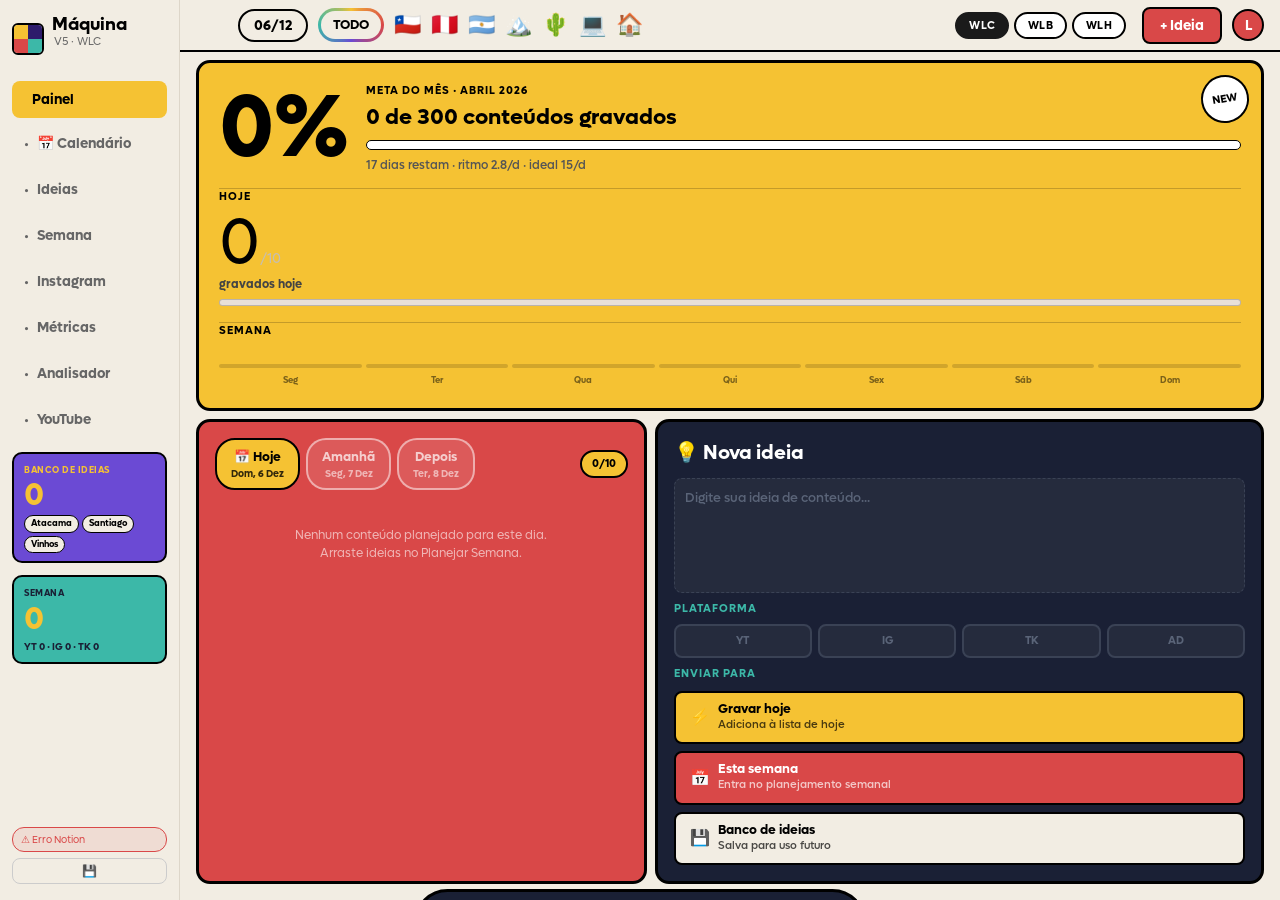
==== public/index.html @ 5b33f903 "fix: empresa pages display:block (not empty string) to override CSS display:none" ====
<!DOCTYPE html>
<html lang="pt-BR">
<head>
  <meta charset="UTF-8">
  <meta name="viewport" content="width=device-width, initial-scale=1.0">
  <title>Máquina de Conteúdos · We Love</title>
  <link rel="preconnect" href="https://fonts.cdnfonts.com">
  <link href="https://fonts.cdnfonts.com/css/lufga" rel="stylesheet">
  <style>
    @font-face {
      font-family: 'Lufga';
      src: url('[data-uri]') format('opentype');
      font-weight: 400;
      font-style: normal;
    }
    @font-face {
      font-family: 'Lufga';
      src: url('[data-uri]') format('opentype');
      font-weight: 500;
      font-style: normal;
    }
    @font-face {
      font-family: 'Lufga';
      src: url('[data-uri]') format('opentype');
      font-weight: 700;
      font-style: normal;
    }
  
/* ── Empresa Filter Pills ── */
.emp-filter{display:flex;gap:5px;margin-right:6px;}
.emp-f-btn{padding:4px 12px;border:2px solid #000;border-radius:20px;font-family:inherit;font-size:11px;font-weight:800;cursor:pointer;background:#fff;color:#000;transition:all .15s;letter-spacing:.3px;}
.emp-f-btn.active{background:#1A1A1A;color:#fff;border-color:#1A1A1A;}
.emp-f-btn[data-emp="wlb"].active{background:#D97559;border-color:#D97559;color:#fff;}
.emp-f-btn[data-emp="wlh"].active{background:#3CB88A;border-color:#3CB88A;color:#fff;}
/* ── Empresa content pages ── */
.wlb-page,.wlh-page{display:none;padding:32px;overflow-y:auto;flex:1;}
.emp-coming{display:flex;flex-direction:column;align-items:center;justify-content:center;height:60vh;gap:16px;text-align:center;color:#888;}
.emp-coming h2{font-size:22px;font-weight:900;color:#1A1A1A;margin:0;}
.emp-coming p{font-size:14px;line-height:1.6;max-width:320px;margin:0;}
.wlb-roteiro-card{background:#fff;border:2px solid #000;border-radius:10px;padding:14px 18px;margin-bottom:10px;}
.wlb-roteiro-card .rt{font-weight:900;font-size:15px;color:#1A1A1A;text-decoration:none;}
.wlb-roteiro-card .rh{font-size:12px;color:#888;font-style:italic;margin-top:4px;line-height:1.4;}
.wlb-roteiro-card .rs{font-size:10px;font-weight:800;text-transform:uppercase;letter-spacing:.5px;}
.wlb-painel-hero{background:#D97559;color:#fff;border-radius:14px;padding:24px 28px;margin-bottom:20px;display:flex;align-items:center;gap:24px;}
.wlb-painel-hero .num{font-size:64px;font-weight:900;line-height:1;}
.wlb-painel-hero .label{font-size:12px;font-weight:800;letter-spacing:1px;opacity:.8;text-transform:uppercase;}
/* YouTube WLB nav item */
.nav-yt-wlb{display:none;}
</style>

  <style>
    /* ─── CSS VARIABLES ─── */
    :root {
      --bg: #F2EDE3;
      --yellow: #F5C233;
      --red: #D94848;
      --purple: #6B4AD4;
      --teal: #3CB8A8;
      --navy: #1A2035;
      --black: #000000;
      --gray: #666666;
      --white: #FFFFFF;
      --border: 3px solid #000;
      --radius: 14px;
      --shadow: none;
      --transition: all 0.2s ease;
    }

    /* ─── RESET & BASE ─── */
    * { margin: 0; padding: 0; box-sizing: border-box; }

    body {
      font-family: 'Lufga', sans-serif;
      background: var(--bg);
      color: var(--black);
      line-height: 1.5;
      height: 100vh;
      overflow: hidden;
    }

    /* ─── APP LAYOUT ─── */
    .app-wrap {
      display: flex;
      flex-direction: row;
      height: 100vh;
      overflow: hidden;
    }
    .sidebar {
      width: 180px;
      min-width: 180px;
      background: var(--bg);
      border-right: 1px solid #DDD6C9;
      display: flex;
      flex-direction: column;
      padding: 16px 12px;
      gap: 6px;
      overflow-y: auto;
    }
    .main-area {
      flex: 1;
      display: flex;
      flex-direction: column;
      overflow: hidden;
      min-width: 0;
    }

    /* ─── TOPBAR (horizontal strip inside main-area) ─── */
    .topbar {
      height: 52px;
      background: var(--bg);
      border-bottom: 2px solid #000;
      display: flex;
      flex-direction: row;
      align-items: center;
      padding: 0 16px;
      gap: 10px;
      flex-shrink: 0;
      overflow: visible;
    }

    .t-date-pill {
      border: 2px solid #000;
      border-radius: 20px;
      padding: 4px 14px;
      font-weight: 800;
      font-size: 14px;
      white-space: nowrap;
    }
    .t-todo-pill {
      border: 3px solid transparent;
      border-radius: 20px;
      padding: 4px 12px;
      font-weight: 800;
      font-size: 13px;
      background:
        linear-gradient(var(--bg), var(--bg)) padding-box,
        conic-gradient(#F5C233, #D94848, #6B4AD4, #3CB8A8, #F5C233) border-box;
      cursor: default;
    }
    .t-flag {
      font-size: 22px;
      line-height: 1;
      cursor: pointer;
      border-radius: 6px;
      transition: background 0.12s, outline 0.12s;
    }
    .t-flag:hover { background: rgba(0,0,0,0.06); }
    .t-flag.active {
      background: var(--yellow);
      padding: 2px 4px;
      outline: 2px solid #000;
    }
    .t-add-btn {
      background: var(--red);
      color: #fff;
      border: 2px solid #000;
      border-radius: 8px;
      padding: 7px 16px;
      font-weight: 700;
      font-size: 14px;
      font-family: 'Lufga', sans-serif;
      cursor: pointer;
    }
    .t-add-btn:hover { opacity: 0.85; }

    /* Logo block */
    .topbar-logo {
      display: none;
    }

    /* Inject logo via pseudo — sidebar top area */
    .topbar::before {
      content: '';
      display: block;
      width: 32px;
      height: 32px;
      flex-shrink: 0;
    }

    /* Logo + wordmark wrapper built in CSS */
    .sidebar-logo-wrap {
      display: flex;
      align-items: center;
      gap: 8px;
      margin-bottom: 6px;
      width: 100%;
    }

    .sidebar-logo-grid {
      width: 32px;
      height: 32px;
      display: grid;
      grid-template-columns: 1fr 1fr;
      border-radius: 6px;
      overflow: hidden;
      border: 2px solid #000;
      flex-shrink: 0;
    }

    .sidebar-logo-grid span:nth-child(1) { background: var(--yellow); }
    .sidebar-logo-grid span:nth-child(2) { background: #2D1B6B; }
    .sidebar-logo-grid span:nth-child(3) { background: var(--red); }
    .sidebar-logo-grid span:nth-child(4) { background: var(--teal); }

    .sidebar-wordmark {
      font-family: 'Lufga', sans-serif;
      font-weight: 900;
      font-size: 18px;
      color: var(--black);
      line-height: 1;
    }

    .sidebar-version {
      font-size: 11px;
      color: var(--gray);
      margin-bottom: 12px;
      padding-left: 2px;
    }

    .t-sep {
      width: 100%;
      height: 1px;
      background: #DDD6C9;
      margin: 8px 0;
      flex-shrink: 0;
    }

    .t-nav {
      width: 100%;
      color: var(--gray);
      font-size: 14px;
      font-weight: 600;
      padding: 8px 12px;
      border-radius: 8px;
      cursor: pointer;
      display: flex;
      align-items: center;
      gap: 8px;
      transition: all .15s;
      white-space: nowrap;
      font-family: 'Lufga', sans-serif;
    }

    .t-nav::before {
      content: '·';
      color: var(--gray);
      font-size: 16px;
      font-weight: 900;
    }

    .t-nav:hover { background: rgba(0,0,0,0.04); color: var(--black); }

    .t-nav.active {
      background: var(--yellow);
      border-radius: 8px;
      font-weight: 700;
      color: #000;
    }

    .t-nav.active::before { content: ''; }

    .t-sp { flex: 1; }

    /* Date and avatar at bottom of sidebar */
    .t-date {
      font-size: 10px;
      color: var(--gray);
      font-weight: 600;
      text-align: left;
      width: 100%;
      padding: 4px 4px 0;
      margin-top: auto;
      font-family: 'Lufga', sans-serif;
    }

    .t-avatar {
      width: 32px;
      height: 32px;
      border-radius: 50%;
      background: var(--red);
      color: #fff;
      font-weight: 700;
      font-size: 14px;
      display: flex;
      align-items: center;
      justify-content: center;
      border: 2px solid #000;
      flex-shrink: 0;
      font-family: 'Lufga', sans-serif;
    }

    /* Notion pill and save btn in sidebar */
    .notion-pill {
      font-size: 10px;
      padding: 4px 8px;
      border-radius: 12px;
      cursor: pointer;
      background: transparent;
      border: 1px solid #ccc;
      color: #888;
      white-space: nowrap;
      display: flex;
      align-items: center;
      gap: 4px;
      font-family: 'Lufga', sans-serif;
      transition: all .15s;
    }
    .wlc-save-btn {
      font-size: 12px;
      padding: 4px 8px;
      border-radius: 8px;
      background: transparent;
      border: 1px solid #ccc;
      color: #888;
      cursor: pointer;
      font-family: 'Lufga', sans-serif;
      transition: all .15s;
    }
    .wlc-save-btn:hover, .notion-pill:hover { background: #f0ece4; }

    .wlc-save-btn.saved {
      background: rgba(34,197,94,0.1);
      border-color: #16A34A;
      color: #16A34A;
    }

    .wlc-save-btn.unsaved {
      background: rgba(245,194,51,0.15);
      border-color: var(--yellow);
      color: #B8860B;
    }

    .notion-pill.syncing { background: rgba(245,194,51,0.15); border-color: var(--yellow); color: #B8860B; }
    .notion-pill.synced { background: rgba(34,197,94,0.1); border-color: #16A34A; color: #16A34A; }
    .notion-pill.error { background: rgba(217,72,72,0.1); border-color: var(--red); color: var(--red); }

    /* ─── MAIN CONTAINER ─── */
    .main-container {
      margin-left: 0;
      margin-top: 0;
      flex: 1;
      min-height: 0;
      overflow: hidden;
      height: calc(100vh - 52px);
      display: flex;
      flex-direction: column;
    }

    .page {
      display: none;
      padding: 24px 28px;
      height: 100%;
      overflow-y: auto;
      box-sizing: border-box;
    }

    .page.active { display: block; }

    /* ─── HOME PAGE ─── */
    #home.active {
      display: flex;
      flex-direction: column;
      padding: 0;
      height: 100%;
      min-height: 0;
      overflow: hidden;
    }

    /* Inline topbar strip (date + actions) above home content */
    /* We inject a visual top strip via the zone-meta area styling */

    .home-body {
      display: grid;
      grid-template-columns: 1.5fr 1fr 1fr;
      grid-template-rows: auto 1fr;
      gap: 8px;
      padding: 8px 16px 16px;
      overflow: hidden;
      min-height: 0;
      flex: 1;
    }

    /* ─── ZONE META (full width top row) ─── */
    .zone-meta {
      grid-column: 1 / -1;
      grid-row: 1;
      background: var(--yellow);
      border: var(--border);
      border-radius: var(--radius);
      padding: 20px;
      position: relative;
    }

    .zone-checklist {
      grid-column: 1;
      grid-row: 2;
      background: var(--red);
      border: var(--border);
      border-radius: var(--radius);
      padding: 16px;
      display: flex;
      flex-direction: column;
      gap: 8px;
      overflow-y: auto;
      min-height: 0;
      position: relative;
    }

    .zone-right {
      grid-column: 2 / -1;
      grid-row: 2;
      min-height: 0;
    }

    .sb-card {
      border: 2px solid #000;
      border-radius: 10px;
      padding: 10px 10px 8px;
      margin-top: 6px;
    }
    .sb-banco { background: #6B4AD4; }
    .sb-semana { background: #3CB8A8; }
    .sb-card-label {
      font-size: 9px;
      font-weight: 800;
      text-transform: uppercase;
      letter-spacing: 0.5px;
      color: #F5C233;
      margin-bottom: 2px;
    }
    .sb-semana .sb-card-label { color: #1A2035; }
    .sb-card-num {
      font-size: 32px;
      font-weight: 900;
      color: #F5C233;
      line-height: 1;
      font-family: 'Lufga', sans-serif;
    }
    .sb-card-tags {
      display: flex;
      flex-wrap: wrap;
      gap: 3px;
      margin-top: 4px;
    }
    .sb-tag {
      background: #F2EDE3;
      border: 1px solid #000;
      border-radius: 12px;
      padding: 1px 6px;
      font-size: 9px;
      font-weight: 700;
    }
    .sb-card-break {
      font-size: 10px;
      font-weight: 700;
      color: #1A2035;
      margin-top: 4px;
    }

    .banco-ideias {
      grid-column: 1;
      grid-row: 1;
      background: #6B4AD4;
      border: var(--border);
      border-radius: var(--radius);
      padding: 16px;
      display: flex;
      flex-direction: column;
      gap: 8px;
      min-height: 0;
    }

    .semana-card {
      grid-column: 2;
      grid-row: 1;
      background: #3CB8A8;
      border: var(--border);
      border-radius: var(--radius);
      padding: 16px;
      display: flex;
      flex-direction: column;
      gap: 6px;
      min-height: 0;
    }

    .zone-ideas {
      grid-column: 1 / -1;
      grid-row: 2;
      background: var(--navy);
      border: var(--border);
      border-radius: var(--radius);
      padding: 16px;
      display: flex;
      flex-direction: column;
      gap: 10px;
      min-height: 0;
      height: 100%;
      max-height: none;
      overflow-y: auto;
    }

    /* Altura uniforme segunda linha do grid home */
    .banco-ideias,
    .semana-card {
      max-height: 420px;
      overflow-y: auto;
    }
    .zone-checklist {
      max-height: none;
    }

    .big-num {
      font-size: 68px;
      font-weight: 900;
      color: var(--yellow);
      line-height: 1;
      font-family: 'Lufga', sans-serif;
    }

    .dest-tag {
      background: var(--bg);
      border: 1.5px solid #000;
      border-radius: 20px;
      padding: 3px 10px;
      font-size: 12px;
      font-weight: 700;
      display: inline-block;
      margin: 2px 2px 0 0;
    }

    .banco-tags { display: flex; flex-wrap: wrap; gap: 4px; }
    .semana-breakdown { font-size: 13px; font-weight: 700; color: #1A2035; }

    .z-section-label {
      font-size: 11px;
      font-weight: 700;
      text-transform: uppercase;
      letter-spacing: 1px;
      color: #000;
      font-family: 'Lufga', sans-serif;
    }

    /* Ring / progress block */
    .ring-wrap { display: flex; align-items: center; gap: 16px; }
    .ring-svg { width: 72px; height: 72px; flex-shrink: 0; }
    .ring-text .ring-big {
      font-family: 'Lufga', sans-serif;
      font-size: 64px;
      color: var(--black);
      line-height: 1;
    }
    .ring-text .ring-small { font-size: 13px; color: #444; font-weight: 600; }

    .prog-block { display: flex; flex-direction: column; gap: 6px; }
    .prog-header { display: flex; justify-content: space-between; align-items: center; }
    .prog-label { font-size: 14px; font-weight: 700; color: #000; }
    .prog-pct {
      font-family: 'Lufga', sans-serif;
      font-size: 20px;
      color: var(--black);
    }

    .prog-bar-thin {
      height: 10px;
      background: var(--navy);
      border-radius: 5px;
      overflow: hidden;
      border: 1.5px solid #000;
    }

    .prog-fill-red {
      height: 100%;
      background: var(--red);
      border-radius: 5px;
      transition: width .4s;
    }

    .home-divider { height: 1px; background: rgba(0,0,0,0.15); }

    .zm-block {
      padding-bottom: 14px;
      border-bottom: 1.5px solid rgba(0,0,0,0.2);
    }

    .zm-block:last-child { border-bottom: none; padding-bottom: 0; }

    .hero-pct {
      font-size: 88px;
      font-weight: 900;
      color: #000;
      line-height: 1;
      white-space: nowrap;
      font-family: 'Lufga', sans-serif;
    }
    .hero-subtitle {
      font-size: 22px;
      font-weight: 800;
      color: #000;
      line-height: 1.2;
    }
    .hero-stats {
      font-size: 12px;
      color: #555;
      font-weight: 500;
    }
    .prog-bar-wrap { width: 100%; }
    .prog-bar-track {
      background: #fff;
      border: 1.5px solid #000;
      border-radius: 6px;
      height: 10px;
      overflow: hidden;
    }
    .new-badge {
      position: absolute;
      top: -8px;
      right: -8px;
      width: 48px;
      height: 48px;
      border-radius: 50%;
      background: #fff;
      border: 2.5px solid #000;
      display: flex;
      align-items: center;
      justify-content: center;
      font-weight: 900;
      font-size: 11px;
      transform: rotate(-10deg);
      z-index: 2;
    }

    .today-num {
      font-family: 'Lufga', sans-serif;
      font-size: 64px;
      color: var(--black);
      line-height: 1;
    }

    .today-sub { font-size: 12px; color: #444; font-weight: 600; }

    /* Weekly mini bar chart */
    .week-bars { display: flex; gap: 4px; align-items: flex-end; height: 40px; }
    .week-bar-col { flex: 1; display: flex; flex-direction: column; align-items: center; gap: 3px; }
    .week-bar { flex: 1; width: 100%; border-radius: 3px; min-height: 4px; background: rgba(0,0,0,0.15); position: relative; }
    .week-bar.has-data { background: var(--black); }
    .week-bar.today-bar { opacity: 0.5; }
    .week-bar-fill { background: var(--red); border-radius: 3px; width: 100%; position: absolute; bottom: 0; }
    .week-bar-label { font-size: 9px; text-align: center; margin-top: 3px; color: rgba(0,0,0,0.5); font-weight: 700; }
    .week-bar-label.today-lbl { color: var(--black); font-weight: 800; }

    /* ─── ZONE CHECKLIST (left column row 2) ─── */

    .checklist-header {
      display: flex;
      align-items: center;
      justify-content: space-between;
      margin-bottom: 4px;
      flex-wrap: wrap;
      gap: 8px;
    }

    .day-tabs { display: flex; gap: 6px; align-items: center; flex-wrap: wrap; }

    .day-tab {
      padding: 7px 14px;
      border-radius: 20px;
      font-size: 13px;
      font-weight: 700;
      cursor: pointer;
      transition: all .15s;
      border: 2px solid rgba(255,255,255,0.5);
      display: flex;
      flex-direction: column;
      align-items: center;
      font-family: 'Lufga', sans-serif;
      color: rgba(255,255,255,0.7);
    }

    .day-tab .dt-label { display: block; }
    .day-tab .dt-date { font-size: 10px; opacity: .8; font-weight: 600; }
    .day-tab.active { background: var(--yellow); border-color: #000; color: #000; }
    .day-tab.inactive { background: rgba(255,255,255,0.1); }
    .day-tab.inactive:hover { background: rgba(255,255,255,0.2); color: white; }

    .cl-counter {
      background: var(--yellow);
      color: #000;
      font-size: 11px;
      font-weight: 800;
      border-radius: 20px;
      padding: 4px 10px;
      border: 2px solid #000;
      font-family: 'Lufga', sans-serif;
    }

    /* Zone checklist label override */
    .zone-checklist .z-section-label {
      color: var(--yellow);
    }

    /* Checklist item */
    .ci {
      display: flex;
      align-items: center;
      gap: 8px;
      padding: 8px 12px;
      background: #F2EDE3;
      border-radius: 8px;
      border: 2px solid #000;
      transition: box-shadow .15s;
      cursor: pointer;
      margin-bottom: 2px;
    }
    .ci:hover { box-shadow: 2px 2px 0 #000; }
    .ci.done-item { opacity: .55; }

    .cb {
      width: 17px;
      height: 17px;
      border-radius: 3px;
      border: 2px solid #000;
      flex-shrink: 0;
      display: flex;
      align-items: center;
      justify-content: center;
      transition: all .15s;
      background: white;
    }
    .cb.done { background: var(--black); border-color: var(--black); }
    .cb.done::after { content: '✓'; font-size: 10px; color: white; font-weight: 900; }

    .ci-plat {
      font-size: 10px;
      font-weight: 800;
      color: white;
      border-radius: 5px;
      padding: 2px 6px;
      flex-shrink: 0;
      letter-spacing: .02em;
      border: 1.5px solid rgba(0,0,0,0.3);
    }
    .ci-plat.yt { background: #c40000; }
    .ci-plat.ig { background: #C2359A; }
    .ci-plat.tk { background: #6B3FC2; }
    .ci-plat.ad { background: #2E7D32; }

    .ci-title { flex: 1; font-size: 13px; font-weight: 700; color: #000; line-height: 1.3; }
    .ci-script { font-size: 11px; font-weight: 800; color: #000; white-space: nowrap; cursor: pointer; flex-shrink: 0; text-decoration: underline; }
    .ci-script:hover { opacity: .7; }
    .cl-empty { text-align: center; padding: 24px 12px; color: rgba(255,255,255,0.6); font-size: 12px; }

    /* Today num inside checklist zone */
    .zone-checklist .today-num {
      font-family: 'Lufga', sans-serif;
      font-size: 80px;
      color: #fff;
      line-height: 1;
    }

    .zone-checklist .today-sub { color: rgba(255,255,255,0.7); }

    /* Day progress bar */
    .day-progress-bar {
      height: 7px;
      border-radius: 4px;
      background: rgba(255,255,255,0.3);
      overflow: hidden;
      display: flex;
      margin: 4px 0 2px;
      border: 1px solid rgba(0,0,0,0.2);
    }
    .day-progress-segment {
      height: 100%;
      transition: width 0.3s;
    }

    /* ─── ZONE IDEAS (span 2 cols row 2 inside zone-right) ─── */

    .ideas-zone-title {
      font-size: 20px;
      font-weight: 700;
      color: #fff;
      font-family: 'Lufga', sans-serif;
    }

    .idea-quick-card {
      background: transparent;
      border: none;
      border-radius: 0;
      padding: 0;
      display: flex;
      flex-direction: column;
      gap: 8px;
      flex: 1;
    }

    .idea-textarea-sim {
      background: #252B3D;
      border: 1.5px dashed #3A4255;
      border-radius: 8px;
      min-height: 80px;
      padding: 10px;
      font-size: 13px;
      color: #fff;
      font-weight: 500;
      line-height: 1.4;
      resize: none;
      width: 100%;
      box-sizing: border-box;
      font-family: 'Lufga', sans-serif;
      outline: none;
      flex: 1;
    }

    .idea-textarea-sim:focus { border-color: var(--teal); }
    .idea-textarea-sim::placeholder { color: #5A6478; }

    .plat-selector-label {
      font-size: 11px;
      font-weight: 700;
      color: var(--teal);
      text-transform: uppercase;
      letter-spacing: 1px;
      margin-bottom: 6px;
      font-family: 'Lufga', sans-serif;
    }

    .plat-selector-row { display: flex; gap: 6px; }

    .plat-sel-btn {
      flex: 1;
      padding: 7px 5px;
      border-radius: 8px;
      font-size: 11px;
      font-weight: 800;
      text-align: center;
      cursor: pointer;
      border: 2px solid #3A4255;
      transition: all .15s;
      background: #252B3D;
      color: #5A6478;
      font-family: 'Lufga', sans-serif;
    }

    .plat-sel-btn.sel-yt { background: var(--yellow); color: #000; border-color: #000; }
    .plat-sel-btn.sel-ig { background: var(--red); color: #fff; border-color: #000; }
    .plat-sel-btn.sel-tk { background: var(--purple); color: #fff; border-color: #000; }
    .plat-sel-btn.sel-ad { background: var(--teal); color: #000; border-color: #000; }

    .dest-label {
      font-size: 11px;
      font-weight: 700;
      color: var(--teal);
      text-transform: uppercase;
      letter-spacing: 1px;
      margin-bottom: 8px;
      font-family: 'Lufga', sans-serif;
    }

    /* Destination buttons — YT, IG·TK, Salvar */
    .dest-btn {
      display: flex;
      align-items: center;
      gap: 8px;
      padding: 9px 14px;
      border-radius: 8px;
      cursor: pointer;
      transition: all .15s;
      border: 2px solid #000;
      margin-bottom: 7px;
      font-family: 'Lufga', sans-serif;
      font-weight: 700;
      font-size: 13px;
    }

    .dest-btn:last-child { margin-bottom: 0; }
    .dest-btn.dest-hoje { background: var(--yellow); color: #000; }
    .dest-btn.dest-hoje:hover { box-shadow: 2px 2px 0 rgba(255,255,255,0.3); }
    .dest-btn.dest-semana { background: var(--red); color: #fff; }
    .dest-btn.dest-semana:hover { box-shadow: 2px 2px 0 rgba(255,255,255,0.3); }
    .dest-btn.dest-banco { background: var(--bg); color: #000; }
    .dest-btn.dest-banco:hover { box-shadow: 2px 2px 0 rgba(255,255,255,0.3); }

    .dest-icon { font-size: 16px; flex-shrink: 0; }
    .dest-name { font-size: 13px; font-weight: 800; line-height: 1; }
    .dest-sub { font-size: 11px; opacity: .7; margin-top: 2px; font-weight: 500; }

    /* Últimas adicionadas */
    .last-label {
      font-size: 11px;
      font-weight: 700;
      color: var(--teal);
      text-transform: uppercase;
      letter-spacing: 1px;
      font-family: 'Lufga', sans-serif;
    }

    .last-item {
      background: #252B3D;
      border-radius: 8px;
      padding: 8px 10px;
      display: flex;
      align-items: center;
      gap: 8px;
      border: 1.5px solid #3A4255;
    }

    .li-badge { font-size: 10px; font-weight: 800; padding: 2px 6px; border-radius: 4px; white-space: nowrap; flex-shrink: 0; }
    .li-badge.yt { background: var(--yellow); color: #000; }
    .li-badge.tk { background: var(--purple); color: #fff; }
    .li-badge.ig { background: var(--red); color: #fff; }
    .li-badge.ad { background: var(--teal); color: #000; }
    .li-title { flex: 1; font-size: 12px; font-weight: 600; color: #ccc; overflow: hidden; white-space: nowrap; text-overflow: ellipsis; }
    .li-dest { font-size: 9px; color: #5A6478; font-weight: 600; flex-shrink: 0; }
    .li-dest.dest-hoje-tag { color: var(--yellow); }
    .li-dest.dest-semana-tag { color: var(--red); }
    .li-dest.dest-banco-tag { color: var(--teal); }

    /* ─── ALL CARDS (global) ─── */
    .card {
      background: var(--white);
      border: var(--border);
      border-radius: var(--radius);
      padding: 20px;
      margin-bottom: 20px;
    }

    .card-title {
      font-size: 15px;
      font-weight: 700;
      margin-bottom: 14px;
      display: flex;
      align-items: center;
      gap: 8px;
      font-family: 'Lufga', sans-serif;
    }

    .badge {
      display: inline-block;
      padding: 4px 10px;
      background: var(--red);
      color: var(--white);
      border-radius: 20px;
      font-size: 11px;
      font-weight: 700;
      margin-left: auto;
      border: 1.5px solid #000;
    }

    .badge-secondary { background: var(--yellow); color: var(--black); }

    /* ─── PAGE HEADER ─── */
    .page-header {
      margin-bottom: 24px;
      display: flex;
      align-items: flex-start;
      justify-content: space-between;
    }

    .page-header-left { display: flex; flex-direction: column; }

    .greeting { font-size: 26px; font-weight: 800; margin-bottom: 4px; font-family: 'Lufga', sans-serif; }
    .date-info { font-size: 13px; color: var(--gray); }

    /* ─── BUTTONS ─── */
    .btn {
      padding: 9px 16px;
      border: 2px solid #000;
      border-radius: 8px;
      font-weight: 700;
      font-size: 13px;
      cursor: pointer;
      transition: var(--transition);
      display: flex;
      align-items: center;
      gap: 6px;
      justify-content: center;
      font-family: 'Lufga', sans-serif;
    }

    .btn-primary { background: var(--red); color: var(--white); }
    .btn-primary:hover { box-shadow: 3px 3px 0 #000; }
    .btn-secondary { background: var(--bg); color: var(--black); }
    .btn-secondary:hover { box-shadow: 2px 2px 0 #000; }
    .btn-outline { border: 2px solid #000; background: transparent; color: #000; }
    .btn-outline:hover { background: rgba(0,0,0,0.05); }
    .btn:disabled { opacity: 0.45; cursor: not-allowed; }

    .btn-export-pdf {
      display: flex;
      align-items: center;
      gap: 6px;
      padding: 9px 16px;
      background: var(--red);
      color: white;
      border: 2px solid #000;
      border-radius: 8px;
      font-size: 13px;
      font-weight: 700;
      cursor: pointer;
      white-space: nowrap;
      transition: box-shadow 0.18s;
      font-family: 'Lufga', sans-serif;
    }
    .btn-export-pdf:hover { box-shadow: 3px 3px 0 #000; }

    /* ─── PROGRESS ─── */
    .progress-container { margin: 20px 0; }
    .progress-stats { display: flex; justify-content: space-between; margin-bottom: 10px; font-size: 13px; }
    .progress-bar { height: 12px; background: #DDD6C9; border-radius: 6px; overflow: hidden; border: 2px solid #000; }
    .progress-fill { height: 100%; background: var(--red); transition: var(--transition); border-radius: 4px; }

    /* ─── VIDEO LIST ─── */
    .video-list { display: flex; flex-direction: column; gap: 10px; }
    .video-row {
      display: flex; align-items: center; gap: 10px; padding: 10px 12px;
      background: var(--bg); border-radius: 8px; border: 1.5px solid #DDD6C9;
      transition: var(--transition);
    }
    .video-row:hover { border-color: #000; }
    .video-row.checked { opacity: 0.55; }
    .video-row input[type="checkbox"] { width: 18px; height: 18px; cursor: pointer; accent-color: var(--red); }

    .platform-badge {
      display: inline-block; padding: 3px 7px; border-radius: 4px;
      font-size: 10px; font-weight: 800; min-width: 30px; text-align: center;
      border: 1.5px solid #000;
    }
    .platform-badge.yt { background: var(--yellow); color: #000; }
    .platform-badge.ig { background: var(--red); color: white; }
    .platform-badge.tk { background: var(--purple); color: white; }
    .platform-badge.ad { background: var(--teal); color: #000; }

    .video-title { flex: 1; font-size: 13px; font-weight: 600; }
    .script-link { color: var(--red); text-decoration: none; font-size: 12px; font-weight: 700; cursor: pointer; }
    .script-link:hover { text-decoration: underline; }

    /* ─── WEEK GRID ─── */
    .week-grid {
      display: grid; grid-template-columns: repeat(7, 1fr); gap: 10px; margin-top: 14px;
    }
    .day-card {
      background: var(--white); border: var(--border); border-radius: var(--radius);
      padding: 12px; min-height: 100px; cursor: pointer; transition: var(--transition);
    }
    .day-card:hover { box-shadow: 4px 4px 0 #000; transform: translate(-1px,-1px); }
    .day-header { font-size: 12px; font-weight: 700; color: var(--gray); margin-bottom: 7px; text-transform: uppercase; }
    .day-items { display: flex; flex-direction: column; gap: 4px; }
    .day-item { font-size: 11px; padding: 4px 6px; color: #fff; border-radius: 4px; overflow: hidden; text-overflow: ellipsis; white-space: nowrap; border: 1px solid rgba(0,0,0,0.3); }
    .day-item.yt { background: var(--yellow); color: #000; }
    .day-item.ig { background: var(--red); }
    .day-item.tk { background: var(--purple); }
    .day-item.ad { background: var(--teal); color: #000; }

    /* ─── STATS ─── */
    .stats-row { display: grid; grid-template-columns: repeat(4, 1fr); gap: 14px; margin-top: 20px; }
    .stat-box {
      background: var(--white); border: var(--border); border-radius: var(--radius);
      padding: 16px; text-align: center;
    }
    .stat-number { font-family: 'Lufga', sans-serif; font-size: 32px; color: var(--red); margin-bottom: 4px; }
    .stat-label { font-size: 11px; color: var(--gray); font-weight: 700; text-transform: uppercase; letter-spacing: 0.5px; }

    /* ─── SCRIPT PANEL ─── */
    .script-panel {
      position: fixed; top: 0; right: -480px; width: 480px; height: 100vh;
      background: var(--white); border-left: var(--border);
      z-index: 2000; transition: right 0.25s ease; display: flex; flex-direction: column;
    }
    .script-panel.open { right: 0; }
    .script-panel-overlay {
      position: fixed; top: 0; left: 0; right: 0; bottom: 0;
      background: rgba(0,0,0,0.3); z-index: 1999; display: none;
    }
    .script-panel-overlay.open { display: block; }
    .script-panel-header {
      padding: 18px 20px; border-bottom: 2px solid #000;
      display: flex; align-items: center; justify-content: space-between;
    }
    .script-panel-title { font-weight: 700; font-size: 14px; flex: 1; font-family: 'Lufga', sans-serif; }
    .script-panel-close {
      background: none; border: none; font-size: 20px; cursor: pointer; color: var(--gray);
      font-family: 'Lufga', sans-serif;
    }
    .script-panel-body { flex: 1; overflow-y: auto; padding: 18px; font-size: 13px; line-height: 1.8; white-space: pre-wrap; word-wrap: break-word; }
    .script-panel-footer { padding: 14px 18px; border-top: 2px solid #000; display: flex; gap: 10px; }

    /* ─── FORMS ─── */
    .add-form-card {
      background: var(--white); border: var(--border); border-radius: var(--radius);
      padding: 16px; margin-bottom: 18px; display: none;
    }
    .add-form-card.open { display: block; }
    .form-group { margin-bottom: 12px; }
    .form-label { font-size: 12px; font-weight: 700; display: block; margin-bottom: 5px; color: #000; font-family: 'Lufga', sans-serif; }
    .form-input, .form-textarea {
      width: 100%; padding: 8px 12px;
      border: 2px solid #000; border-radius: 6px;
      font-family: 'Lufga', sans-serif; font-size: 13px;
      background: var(--bg); color: #000;
      transition: box-shadow 0.15s;
    }
    .form-input:focus, .form-textarea:focus { outline: none; box-shadow: 3px 3px 0 var(--yellow); }
    .form-textarea { resize: vertical; min-height: 80px; }
    .form-actions { display: flex; gap: 10px; justify-content: flex-end; margin-top: 10px; }

    /* ─── DEST FLAG ROW ─── */
    .dest-flag-row { display: flex; gap: 6px; flex-wrap: wrap; margin-top: 4px; }
    .dest-flag-btn {
      display: flex; flex-direction: column; align-items: center; gap: 3px;
      padding: 7px 9px; border: 2px solid #DDD6C9; border-radius: 10px;
      background: white; cursor: pointer; transition: all 0.15s;
      font-size: 17px; line-height: 1;
    }
    .dest-flag-btn span { font-size: 9px; font-weight: 700; color: var(--gray); white-space: nowrap; font-family: 'Lufga', sans-serif; }
    .dest-flag-btn:hover { border-color: #000; }
    .dest-flag-btn.active { border-color: #000; background: var(--yellow); }
    .dest-flag-btn.active span { color: #000; }

    /* ─── TEMPLATES MODE ─── */
    .tmpl-dest-row { display: flex; gap: 7px; flex-wrap: wrap; margin-bottom: 16px; }
    .tmpl-dest-btn {
      display: flex; align-items: center; gap: 5px; padding: 7px 12px;
      border: 2px solid #DDD6C9; border-radius: 20px; background: white;
      cursor: pointer; transition: all 0.15s; font-size: 12px; font-weight: 700; color: var(--gray);
      font-family: 'Lufga', sans-serif;
    }
    .tmpl-dest-btn .tflag { font-size: 17px; }
    .tmpl-dest-btn:hover { border-color: #000; }
    .tmpl-dest-btn.active { border-color: #000; background: var(--yellow); color: #000; }

    .tmpl-list { display: flex; flex-direction: column; gap: 5px; max-height: 300px; overflow-y: auto; margin-bottom: 12px; padding-right: 2px; }
    .tmpl-item {
      display: flex; align-items: center; gap: 9px; padding: 9px 11px;
      border: 1.5px solid #DDD6C9; border-radius: 10px; background: white;
      cursor: pointer; transition: all 0.14s; font-size: 13px; font-weight: 600; color: #000;
    }
    .tmpl-item:hover { border-color: #000; background: var(--bg); }
    .tmpl-item.selected { border-color: #000; background: var(--yellow); }
    .tmpl-item input[type=checkbox] { accent-color: var(--red); width: 16px; height: 16px; flex-shrink: 0; cursor: pointer; }
    .tmpl-cat-badge { font-size: 10px; font-weight: 700; color: var(--gray); background: var(--bg); padding: 2px 6px; border-radius: 10px; flex-shrink: 0; font-family: 'Lufga', sans-serif; }
    .tmpl-empty { text-align:center; color: var(--gray); font-size:13px; padding:24px 0; }
    .tmpl-select-hint { font-size:11px; color: var(--gray); margin-bottom:9px; }

    /* ─── FILTERS / PILLS ─── */
    .ideas-filters { display: flex; gap: 7px; flex-wrap: wrap; margin-bottom: 18px; align-items: center; }
    .tag-pill {
      display: inline-block; padding: 5px 12px; background: var(--bg);
      color: #000; border-radius: 20px; font-size: 12px; cursor: pointer;
      transition: all 0.15s; border: 2px solid #DDD6C9;
      font-family: 'Lufga', sans-serif; font-weight: 600;
    }
    .tag-pill:hover { border-color: #000; }
    .tag-pill.active { background: var(--navy); color: white; border-color: var(--navy); }

    /* ─── IDEAS LIST ─── */
    .ideas-list { display: flex; flex-direction: column; gap: 7px; }
    .idea-row {
      display: flex; align-items: center; padding: 11px 14px;
      background: white; border: 1.5px solid #DDD6C9; border-radius: 10px;
      cursor: pointer; transition: border-color 0.15s; border-left: 4px solid transparent;
    }
    .idea-row:hover { border-color: #000; }
    .idea-row.selected { background: var(--bg); border-left-color: var(--red); }
    .idea-radio { margin-right: 10px; width: 16px; height: 16px; cursor: pointer; accent-color: var(--red); }
    .idea-content { flex: 1; }
    .idea-title { font-size: 13px; font-weight: 600; margin-bottom: 5px; }
    .idea-meta { display: flex; gap: 7px; align-items: center; }
    .idea-dots { display: flex; gap: 3px; }
    .idea-dot { width: 7px; height: 7px; border-radius: 50%; background: var(--red); }
    .idea-source { font-size: 10px; padding: 2px 6px; background: var(--navy); color: white; border-radius: 3px; font-weight: 700; }
    .idea-impact { font-size: 10px; padding: 2px 6px; background: var(--yellow); color: #000; border-radius: 3px; margin-left: auto; font-weight: 700; border: 1.5px solid #000; }

    /* ─── WIZARD ─── */
    .wizard-container { max-width: 860px; margin: 0 auto; }
    .step-indicator { display: flex; gap: 7px; margin-bottom: 28px; justify-content: space-between; }
    .step-item { flex: 1; display: flex; flex-direction: column; align-items: center; gap: 7px; }
    .step-circle {
      width: 38px; height: 38px; border-radius: 50%; background: var(--bg);
      color: var(--gray); display: flex; align-items: center; justify-content: center;
      font-weight: 700; font-size: 14px; border: 2px solid #DDD6C9;
      font-family: 'Lufga', sans-serif;
    }
    .step-item.completed .step-circle { background: var(--teal); color: white; border-color: #000; }
    .step-item.active .step-circle { background: var(--red); color: white; border-color: #000; transform: scale(1.1); }
    .step-label { font-size: 11px; font-weight: 700; text-align: center; color: var(--gray); text-transform: uppercase; letter-spacing: 0.5px; font-family: 'Lufga', sans-serif; }
    .step-content { display: none; }
    .step-content.active { display: block; }

    .platform-options { display: grid; grid-template-columns: repeat(2, 1fr); gap: 14px; margin-bottom: 20px; }
    .option-card {
      background: var(--white); border: var(--border); border-radius: var(--radius);
      padding: 22px; text-align: center; cursor: pointer; transition: all 0.15s;
    }
    .option-card:hover { box-shadow: 4px 4px 0 #000; transform: translate(-1px,-1px); }
    .option-card.selected { background: var(--yellow); }
    .option-icon { font-size: 38px; margin-bottom: 10px; }
    .option-title { font-weight: 700; font-size: 14px; margin-bottom: 3px; font-family: 'Lufga', sans-serif; }
    .option-desc { font-size: 12px; color: var(--gray); }

    .format-options { display: grid; grid-template-columns: repeat(3, 1fr); gap: 10px; }
    .funil-options { display: grid; grid-template-columns: 1fr; gap: 10px; }
    .funil-card {
      background: var(--white); border: var(--border); border-radius: var(--radius);
      padding: 18px; cursor: pointer; transition: all 0.15s; display: flex; gap: 14px;
    }
    .funil-card:hover { box-shadow: 4px 4px 0 #000; transform: translate(-1px,-1px); }
    .funil-card.selected { background: var(--yellow); }
    .funil-icon { font-size: 26px; flex-shrink: 0; }
    .funil-content { text-align: left; }
    .funil-title { font-weight: 700; font-size: 14px; margin-bottom: 3px; font-family: 'Lufga', sans-serif; }
    .funil-desc { font-size: 12px; color: var(--gray); }

    /* ─── KANBAN BOARD ─── */
    .kanban-board { display: flex; gap: 14px; overflow-x: auto; padding: 14px 0; align-items: flex-start; }
    .kanban-column {
      min-width: 190px; width: 190px; background: var(--bg);
      border: var(--border); border-radius: var(--radius); padding: 12px; flex-shrink: 0;
    }
    .kanban-column-header {
      font-weight: 700; font-size: 12px; padding-bottom: 10px;
      border-bottom: 2px solid #000; margin-bottom: 10px;
      display: flex; align-items: center; gap: 7px;
      font-family: 'Lufga', sans-serif; text-transform: uppercase; letter-spacing: 0.5px;
    }
    .kanban-column-header.hoje { color: var(--red); }
    .kanban-badge {
      display: inline-block; padding: 2px 6px; background: var(--red);
      color: white; border-radius: 3px; font-size: 10px; font-weight: 700; border: 1px solid #000;
    }
    .kanban-cards { min-height: 100px; display: flex; flex-direction: column; gap: 7px; }
    .kanban-card {
      background: white; border: 2px solid #000; border-radius: 10px; padding: 11px;
      cursor: grab; transition: all 0.2s ease; user-select: none;
    }
    .kanban-card.dragging { opacity: 0.5; cursor: grabbing; }
    .kanban-card:hover { box-shadow: 3px 3px 0 #000; transform: translate(-1px,-1px); }
    .kanban-card.manual    { border-left: 4px solid var(--teal); }
    .kanban-card.analisador{ border-left: 4px solid var(--yellow); }
    .kanban-card.gap       { border-left: 4px solid var(--purple); }

    .kanban-card.plat-yt { background: var(--yellow); border-color: #000; }
    .kanban-card.plat-ig { background: var(--red); border-color: #000; }
    .kanban-card.plat-tk { background: var(--purple); border-color: #000; }
    .kanban-card.plat-ad { background: var(--teal); border-color: #000; }
    .kanban-card.plat-yt .kanban-card-title { color: #000; }
    .kanban-card.plat-ig .kanban-card-title { color: white; }
    .kanban-card.plat-tk .kanban-card-title { color: white; }
    .kanban-card.plat-ad .kanban-card-title { color: #000; }

    .kanban-plat-circle {
      width: 34px; height: 34px; border-radius: 50%;
      background: rgba(255,255,255,0.3); border: 2px solid rgba(255,255,255,0.6);
      display: flex; align-items: center; justify-content: center;
      font-size: 11px; font-weight: 800; color: white; margin-bottom: 7px;
      flex-shrink: 0; letter-spacing: 0.3px;
    }

    .kanban-card.plat-yt .kanban-source-badge,
    .kanban-card.plat-ig .kanban-source-badge,
    .kanban-card.plat-tk .kanban-source-badge,
    .kanban-card.plat-ad .kanban-source-badge { background: rgba(0,0,0,0.2); color: white; }
    .kanban-card.plat-yt .kanban-category-badge,
    .kanban-card.plat-ig .kanban-category-badge,
    .kanban-card.plat-tk .kanban-category-badge,
    .kanban-card.plat-ad .kanban-category-badge { background: rgba(0,0,0,0.15); color: rgba(255,255,255,0.9); }

    .kanban-card.plat-yt .kcard-btn,
    .kanban-card.plat-ig .kcard-btn,
    .kanban-card.plat-tk .kcard-btn,
    .kanban-card.plat-ad .kcard-btn { background: rgba(255,255,255,0.2); border-color: rgba(255,255,255,0.4); color: rgba(255,255,255,0.9); }
    .kanban-card.plat-yt .kcard-btn.check-btn.done,
    .kanban-card.plat-ig .kcard-btn.check-btn.done,
    .kanban-card.plat-tk .kcard-btn.check-btn.done,
    .kanban-card.plat-ad .kcard-btn.check-btn.done { background: rgba(0,0,0,0.2); border-color: rgba(255,255,255,0.5); color: white; }

    .kanban-card.plat-yt:hover,
    .kanban-card.plat-ig:hover,
    .kanban-card.plat-tk:hover,
    .kanban-card.plat-ad:hover { box-shadow: 3px 3px 0 #000; transform: translate(-1px,-1px); }

    .kanban-card-icon { font-size: 15px; margin-bottom: 5px; }
    .kanban-card-title { font-size: 12px; font-weight: 700; margin-bottom: 7px; line-height: 1.3; font-family: 'Lufga', sans-serif; }
    .kanban-card-meta { display: flex; align-items: center; gap: 3px; margin-bottom: 5px; }
    .kanban-source-badge {
      display: inline-block; padding: 2px 5px; background: var(--teal);
      color: #000; border-radius: 3px; font-size: 9px; font-weight: 700; border: 1px solid rgba(0,0,0,0.2);
    }
    .kanban-source-badge.analisador { background: var(--yellow); color: #000; }
    .kanban-source-badge.gap { background: var(--purple); color: white; }
    .kanban-tags { display: flex; gap: 3px; flex-wrap: wrap; }
    .kanban-tag-dot { width: 6px; height: 6px; border-radius: 50%; background: var(--red); }
    .kanban-card-platforms { display: flex; gap: 4px; margin-top: 7px; padding-top: 7px; border-top: 1.5px solid rgba(0,0,0,0.15); flex-wrap: wrap; }
    .kanban-platform-btn {
      padding: 2px 6px; border-radius: 3px; font-size: 10px; font-weight: 700;
      border: 1.5px solid currentColor; cursor: pointer; transition: all 0.2s;
      background: transparent; font-family: 'Lufga', sans-serif;
    }
    .kanban-platform-btn.yt { color: #000; border-color: #000; }
    .kanban-platform-btn.ig { color: var(--red); }
    .kanban-platform-btn.tk { color: var(--purple); }
    .kanban-platform-btn.ad { color: var(--teal); }
    .kanban-platform-btn.active { color: white; }
    .kanban-platform-btn.active.yt { background: var(--yellow); color: #000; }
    .kanban-platform-btn.active.ig { background: var(--red); }
    .kanban-platform-btn.active.tk { background: var(--purple); }
    .kanban-platform-btn.active.ad { background: var(--teal); color: #000; }
    .kanban-column.dragover { background: rgba(217,72,72,0.08); border: 2px dashed var(--red); }
    .kanban-card-dropped { padding-bottom: 7px; }

    /* ─── OBJECTIVES ─── */
    .objective-selector { display: flex; flex-wrap: wrap; gap: 7px; }
    .objective-pill {
      padding: 7px 13px; background: var(--bg); color: #000; border-radius: 20px;
      font-size: 12px; cursor: pointer; border: 2px solid #DDD6C9;
      font-family: 'Lufga', sans-serif; font-weight: 600;
    }
    .objective-pill:hover { border-color: #000; }
    .objective-pill.selected { background: var(--red); color: white; border-color: #000; }

    /* ─── SCRIPT TABS ─── */
    .script-summary { background: var(--bg); border-radius: 8px; border: 1.5px solid #DDD6C9; padding: 11px; display: flex; gap: 10px; align-items: center; margin-bottom: 18px; font-size: 12px; }
    .script-tabs { display: flex; gap: 10px; border-bottom: 2px solid #000; margin-bottom: 14px; }
    .script-tab { padding: 10px 0; border: none; background: none; font-size: 13px; font-weight: 700; color: var(--gray); cursor: pointer; border-bottom: 3px solid transparent; transition: all 0.2s; font-family: 'Lufga', sans-serif; }
    .script-tab.active { color: var(--red); border-bottom-color: var(--red); }
    .script-editor { background: var(--bg); border: 2px solid #000; border-radius: 8px; padding: 14px; min-height: 280px; max-height: 380px; overflow-y: auto; font-family: monospace; font-size: 12px; line-height: 1.8; white-space: pre-wrap; word-wrap: break-word; }

    /* ─── TITLE & THUMBNAIL OPTIONS ─── */
    .title-suggestions { display: grid; grid-template-columns: 1fr; gap: 10px; margin-top: 14px; }
    .title-option { background: var(--white); border: 2px solid #DDD6C9; border-radius: 8px; padding: 11px; cursor: pointer; font-size: 13px; transition: all 0.15s; }
    .title-option:hover { border-color: #000; }
    .title-option.selected { border-color: #000; background: var(--yellow); }

    .thumbnail-options { display: grid; grid-template-columns: repeat(3, 1fr); gap: 10px; margin-top: 14px; }
    .thumbnail-card { background: white; border: var(--border); border-radius: var(--radius); padding: 11px; aspect-ratio: 16/9; cursor: pointer; transition: all 0.15s; display: flex; align-items: flex-end; justify-content: center; color: white; font-weight: 700; font-size: 11px; text-align: center; }
    .thumbnail-card.thumb-red { background: var(--red); }
    .thumbnail-card.thumb-gold { background: var(--yellow); color: #000; }
    .thumbnail-card.thumb-navy { background: var(--navy); }
    .thumbnail-card:hover { box-shadow: 4px 4px 0 #000; transform: translate(-1px,-1px); }
    .thumbnail-card.selected { outline: 3px solid #000; }

    .wizard-nav { display: flex; gap: 10px; margin-top: 28px; justify-content: space-between; }

    /* ─── SUCCESS / PLANNING MODAL ─── */
    .success-modal { position: fixed; top: 0; left: 0; right: 0; bottom: 0; background: rgba(0,0,0,0.4); display: none; align-items: center; justify-content: center; z-index: 3000; }
    .success-modal.open { display: flex; }
    .success-modal-content { background: var(--white); border: var(--border); border-radius: var(--radius); padding: 36px; text-align: center; max-width: 380px; }
    .success-modal-icon { font-size: 58px; margin-bottom: 14px; }
    .success-modal-title { font-size: 18px; font-weight: 800; margin-bottom: 10px; font-family: 'Lufga', sans-serif; }
    .success-modal-text { font-size: 13px; color: var(--gray); margin-bottom: 20px; }

    .planning-modal { position: fixed; top: 0; left: 0; right: 0; bottom: 0; background: rgba(0,0,0,0.4); display: none; align-items: center; justify-content: center; z-index: 2500; }
    .planning-modal.open { display: flex; }
    .planning-modal-content { background: var(--white); border: var(--border); border-radius: var(--radius); width: 90%; max-width: 580px; max-height: 80vh; display: flex; flex-direction: column; }
    .planning-modal-header { padding: 18px 20px; border-bottom: 2px solid #000; display: flex; align-items: center; justify-content: space-between; }
    .planning-modal-title { font-weight: 700; font-size: 15px; font-family: 'Lufga', sans-serif; }
    .planning-modal-body { flex: 1; overflow-y: auto; padding: 18px; }
    .planning-search { width: 100%; padding: 9px 12px; border: 2px solid #000; border-radius: 6px; margin-bottom: 14px; font-size: 13px; font-family: 'Lufga', sans-serif; background: var(--bg); }
    .planning-ideas { display: flex; flex-direction: column; gap: 7px; }
    .planning-idea-item { padding: 11px; background: var(--bg); border-radius: 6px; cursor: pointer; transition: all 0.15s; font-size: 13px; border: 1.5px solid transparent; }
    .planning-idea-item:hover { border-color: #000; }
    .planning-idea-platforms { display: flex; gap: 7px; margin-top: 10px; }
    .platform-toggle { padding: 4px 8px; background: white; border: 2px solid #000; border-radius: 4px; font-size: 11px; font-weight: 700; cursor: pointer; font-family: 'Lufga', sans-serif; }
    .platform-toggle.active { color: white; }
    .platform-toggle.active.yt { background: var(--yellow); color: #000; }
    .platform-toggle.active.ig { background: var(--red); }
    .platform-toggle.active.tk { background: var(--purple); }
    .platform-toggle.active.ad { background: var(--teal); color: #000; }
    .planning-modal-footer { padding: 14px 18px; border-top: 2px solid #000; display: flex; gap: 10px; justify-content: flex-end; }

    .dev-message { text-align: center; color: var(--gray); font-size: 14px; padding: 36px; }
    .search-input { width: 100%; padding: 9px 12px; border: 2px solid #000; border-radius: 6px; font-size: 13px; margin-bottom: 14px; background: var(--bg); font-family: 'Lufga', sans-serif; }
    .search-input:focus { outline: none; box-shadow: 3px 3px 0 var(--yellow); }

    .idea-details-panel { background: var(--white); border: 2px solid #000; border-radius: 10px; padding: 14px; margin-top: 14px; }
    .idea-details-title { font-weight: 700; margin-bottom: 7px; font-size: 13px; font-family: 'Lufga', sans-serif; }
    .idea-details-tags { display: flex; flex-wrap: wrap; gap: 5px; margin-bottom: 10px; }
    .idea-details-tag { font-size: 11px; padding: 3px 7px; background: var(--red); color: white; border-radius: 4px; font-weight: 700; border: 1px solid #000; }

    /* ─── SECTION HEADERS ─── */
    .section-header { display: flex; align-items: center; gap: 14px; margin-bottom: 18px; padding-bottom: 14px; border-bottom: 2px solid #000; }
    .section-icon { width: 38px; height: 38px; border-radius: 10px; display: flex; align-items: center; justify-content: center; font-size: 18px; flex-shrink: 0; border: 2px solid #000; }
    .section-icon.gold { background: var(--yellow); }
    .section-icon.pink { background: var(--red); }
    .section-icon.teal { background: var(--teal); }

    /* ─── PLATFORM TABS ─── */
    .platform-tabs { display: flex; gap: 0; border-bottom: 2px solid #000; margin-bottom: 20px; }
    .platform-tab { padding: 10px 18px; font-size: 14px; font-weight: 700; color: var(--gray); cursor: pointer; border-bottom: 3px solid transparent; margin-bottom: -2px; transition: all 0.2s; background: transparent; border-top: none; border-left: none; border-right: none; font-family: 'Lufga', sans-serif; }
    .platform-tab:hover { color: #000; }
    .platform-tab.active { color: var(--red); border-bottom-color: var(--red); }

    /* ─── VIEW TOGGLE ─── */
    .view-toggle-bar { display: flex; gap: 3px; background: #DDD6C9; border-radius: 10px; padding: 3px; border: 2px solid #000; }
    .view-toggle-btn { padding: 5px 12px; border: none; border-radius: 7px; background: transparent; cursor: pointer; font-size: 12px; font-weight: 700; color: var(--gray); transition: all 0.15s; display: flex; align-items: center; gap: 4px; font-family: 'Lufga', sans-serif; }
    .view-toggle-btn:hover { color: #000; }
    .view-toggle-btn.active { background: white; color: #000; border: 1.5px solid #000; }

    /* ─── IDEAS GRID ─── */
    .ideas-grid { display: grid; grid-template-columns: repeat(auto-fill, minmax(210px, 1fr)); gap: 14px; }
    .idea-grid-card { background: white; border: var(--border); border-radius: var(--radius); padding: 18px 14px; text-align: center; cursor: pointer; transition: all 0.2s; position: relative; }
    .idea-grid-card:hover { box-shadow: 4px 4px 0 #000; transform: translate(-1px,-1px); }
    .idea-grid-card-emoji { font-size: 34px; margin-bottom: 9px; display: block; }
    .idea-grid-card-title { font-size: 13px; font-weight: 700; color: #000; margin-bottom: 5px; line-height: 1.4; font-family: 'Lufga', sans-serif; }

    /* ─── IDEAS FILTER BAR ─── */
    .ideas-filter-bar { margin-bottom: 16px; display: flex; flex-direction: column; gap: 9px; }
    .filter-row { display: flex; align-items: center; gap: 5px; flex-wrap: wrap; }
    .filter-row-label { font-size: 10px; font-weight: 700; color: var(--gray); text-transform: uppercase; letter-spacing: 0.5px; min-width: 50px; font-family: 'Lufga', sans-serif; }
    .filter-pill { padding: 4px 9px; border-radius: 20px; font-size: 11px; font-weight: 700; cursor: pointer; border: 1.5px solid #DDD6C9; background: white; color: var(--gray); transition: all 0.15s; white-space: nowrap; font-family: 'Lufga', sans-serif; }
    .filter-pill:hover { border-color: #000; color: #000; }
    .filter-pill.active { background: var(--navy); border-color: var(--navy); color: white; }
    .filter-pill.source-manual.active { background: var(--teal); border-color: var(--teal); color: #000; }
    .filter-pill.source-analisador.active { background: var(--yellow); border-color: #000; color: #000; }
    .filter-pill.source-gap.active { background: var(--purple); border-color: #000; color: white; }
    .filter-clear { font-size: 11px; color: var(--red); cursor: pointer; font-weight: 700; padding: 4px 8px; border-radius: 20px; border: 1.5px solid var(--red); background: white; transition: all 0.15s; font-family: 'Lufga', sans-serif; }
    .filter-clear:hover { background: var(--red); color: white; }

    /* ─── SOURCE BADGES (ideas grid cards) ─── */
    .idea-grid-card-source { display: inline-block; padding: 3px 8px; border-radius: 20px; font-size: 10px; font-weight: 700; margin-top: 7px; letter-spacing: 0.2px; border: 1.5px solid #000; font-family: 'Lufga', sans-serif; }
    .idea-grid-card-source.manual { background: var(--teal); color: #000; }
    .idea-grid-card-source.analisador { background: var(--yellow); color: #000; }
    .idea-grid-card-source.gap { background: var(--purple); color: white; }
    .idea-grid-card-source.template { background: var(--teal); color: #000; }
    .idea-grid-card-source.intelyoutube { background: var(--yellow); color: #000; }
    .idea-grid-card-source.intelinstagram { background: var(--red); color: white; }
    .idea-grid-card-source.inteltiktok { background: var(--purple); color: white; }
    .idea-grid-card-source.comentários { background: var(--bg); color: #000; border-color: #000; }
    .idea-grid-card-source.pautaquenteturismo { background: var(--teal); color: #000; }
    .idea-grid-card-source.pautaquentepop { background: var(--purple); color: white; }
    .idea-grid-card-source.contextodepúblico { background: var(--navy); color: white; }

    .idea-grid-card-dest { display: inline-block; font-size: 14px; margin-left: 4px; vertical-align: middle; line-height: 1; }

    .idea-grid-card-check {
      position: absolute; top: 7px; right: 7px; width: 20px; height: 20px; border-radius: 50%;
      background: white; border: 2px solid #DDD6C9; display: flex; align-items: center;
      justify-content: center; font-size: 11px; cursor: pointer; transition: all 0.15s; z-index: 2; opacity: 0.5;
    }
    .idea-grid-card:hover .idea-grid-card-check { opacity: 1; border-color: #000; transform: scale(1.1); }
    .idea-grid-card.selected { border: 3px solid var(--red); box-shadow: 4px 4px 0 var(--red); }
    .idea-grid-card.selected .idea-grid-card-check { background: var(--red); border-color: #000; color: white; opacity: 1; }

    /* ─── CARD CONTEXT MENU ─── */
    .card-menu-btn { position: absolute; top: 7px; right: 34px; width: 22px; height: 22px; border-radius: 5px; background: white; border: 1.5px solid #DDD6C9; display: flex; align-items: center; justify-content: center; font-size: 13px; cursor: pointer; z-index: 3; opacity: 0; transition: opacity 0.15s; color: #888; padding: 0; }
    .card-menu-btn:hover { background: var(--bg); border-color: #000; color: #000; }
    .idea-grid-card:hover .card-menu-btn { opacity: 1; }

    .card-ctx-menu { position: fixed; background: white; border: 2px solid #000; border-radius: 10px; box-shadow: 4px 4px 0 #000; padding: 5px; z-index: 9999; min-width: 160px; animation: ctxFadeIn 0.1s ease; }
    @keyframes ctxFadeIn { from { opacity: 0; transform: scale(0.96) translateY(-4px); } to { opacity: 1; transform: scale(1) translateY(0); } }
    .card-ctx-item { display: flex; align-items: center; gap: 8px; padding: 7px 11px; border-radius: 6px; font-size: 13px; color: #000; cursor: pointer; transition: background 0.1s; font-weight: 600; white-space: nowrap; font-family: 'Lufga', sans-serif; }
    .card-ctx-item:hover { background: var(--bg); }
    .card-ctx-item.danger { color: var(--red); }
    .card-ctx-item.danger:hover { background: rgba(217,72,72,0.1); }
    .card-ctx-separator { height: 1.5px; background: #DDD6C9; margin: 3px 0; }

    /* Kanban card check */
    .cat-card { position: relative; }
    .cat-card-check { position: absolute; top: 6px; right: 6px; width: 17px; height: 17px; border-radius: 50%; background: white; border: 2px solid #DDD6C9; display: flex; align-items: center; justify-content: center; font-size: 10px; cursor: pointer; transition: all 0.13s; opacity: 0.4; z-index: 2; flex-shrink: 0; }
    .cat-card:hover .cat-card-check { opacity: 1; border-color: #000; }
    .cat-card.selected .cat-card-check { background: var(--red); border-color: #000; color: white; opacity: 1; }

    /* ─── TABLE VIEW ─── */
    .ideas-table { width: 100%; border-collapse: collapse; font-size: 13px; font-family: 'Lufga', sans-serif; }
    .ideas-table thead th { padding: 7px 11px; text-align: left; font-size: 11px; font-weight: 700; color: var(--gray); text-transform: uppercase; letter-spacing: 0.4px; border-bottom: 2px solid #000; background: var(--bg); position: sticky; top: 0; cursor: pointer; user-select: none; }
    .ideas-table thead th:hover { color: #000; }
    .ideas-table thead th.sort-asc::after { content: ' ↑'; color: var(--red); }
    .ideas-table thead th.sort-desc::after { content: ' ↓'; color: var(--red); }
    .ideas-table tbody tr { border-bottom: 1.5px solid #DDD6C9; transition: background 0.12s; cursor: pointer; }
    .ideas-table tbody tr:hover { background: var(--bg); }
    .ideas-table tbody tr.selected-row { background: rgba(217,72,72,0.06); }
    .ideas-table td { padding: 9px 11px; vertical-align: middle; }
    .ideas-table .tc-check { width: 30px; text-align: center; }
    .ideas-table .tc-title { font-weight: 700; color: #000; max-width: 320px; }
    .ideas-table .tc-cat { max-width: 130px; }
    .ideas-table .tc-src { white-space: nowrap; }
    .ideas-table .tc-dest { font-size: 17px; text-align: center; width: 38px; }
    .ideas-table .tc-plat { white-space: nowrap; }
    .tbl-check { width: 16px; height: 16px; accent-color: var(--red); cursor: pointer; }
    .tbl-cat-badge { font-size: 10px; font-weight: 700; background: var(--bg); color: var(--gray); padding: 2px 7px; border-radius: 20px; white-space: nowrap; border: 1px solid #DDD6C9; }
    .tbl-plat-dot { display: inline-block; width: 7px; height: 7px; border-radius: 50%; margin-right: 4px; vertical-align: middle; }

    /* ─── KANBAN BY CATEGORY ─── */
    .cat-kanban { display: flex; gap: 12px; overflow-x: auto; padding-bottom: 10px; }
    .cat-col { min-width: 190px; max-width: 190px; background: var(--bg); border: var(--border); border-radius: var(--radius); padding: 9px 7px; flex-shrink: 0; }
    .cat-col-header { font-size: 11px; font-weight: 800; color: var(--gray); text-transform: uppercase; letter-spacing: 0.4px; margin-bottom: 7px; padding: 0 3px; display: flex; justify-content: space-between; align-items: center; font-family: 'Lufga', sans-serif; }
    .cat-col-count { background: white; border-radius: 20px; padding: 1px 6px; font-size: 10px; color: var(--gray); border: 1px solid #DDD6C9; }
    .cat-card { background: white; border: 2px solid #DDD6C9; border-radius: 7px; padding: 9px; margin-bottom: 5px; cursor: pointer; transition: all 0.13s; font-size: 12px; font-weight: 700; color: #000; line-height: 1.3; font-family: 'Lufga', sans-serif; }
    .cat-card:hover { border-color: #000; box-shadow: 2px 2px 0 #000; }
    .cat-card.selected { border-color: var(--red); background: rgba(217,72,72,0.06); }
    .cat-card-footer { display: flex; align-items: center; gap: 4px; margin-top: 5px; }

    /* ─── RANKED CARD ─── */
    .ranked-card { background: white; border: var(--border); border-radius: var(--radius); padding: 18px 22px; margin-bottom: 18px; }
    .ranked-card-header { display: flex; align-items: center; justify-content: space-between; margin-bottom: 12px; }
    .ranked-title { font-size: 14px; font-weight: 800; color: #000; font-family: 'Lufga', sans-serif; }
    .ranked-badge { font-size: 10px; font-weight: 700; background: var(--yellow); color: #000; padding: 2px 9px; border-radius: 20px; border: 1.5px solid #000; }
    .ranked-list { display: flex; flex-direction: column; gap: 5px; }
    .ranked-item { display: flex; align-items: center; gap: 9px; padding: 9px 11px; border-radius: 9px; background: var(--bg); border: 1.5px solid #DDD6C9; cursor: pointer; transition: all 0.14s; }
    .ranked-item:hover { border-color: #000; }
    .ranked-item.selected { background: rgba(217,72,72,0.06); border-color: var(--red); }
    .ranked-select-btn { width: 18px; height: 18px; border-radius: 50%; border: 2px solid #DDD6C9; background: white; display: flex; align-items: center; justify-content: center; cursor: pointer; flex-shrink: 0; font-size: 10px; transition: all 0.14s; color: transparent; }
    .ranked-item:hover .ranked-select-btn { border-color: #000; }
    .ranked-select-btn.active { background: var(--red); border-color: #000; color: white; }
    .ranked-num { width: 20px; height: 20px; border-radius: 5px; font-size: 10px; font-weight: 800; display: flex; align-items: center; justify-content: center; flex-shrink: 0; border: 2px solid #000; color: #000; font-family: 'Lufga', sans-serif; }
    .ranked-num.top1 { background: var(--red); color: white; }
    .ranked-num.top2 { background: var(--yellow); }
    .ranked-num.top3 { background: var(--bg); }
    .ranked-item-title { flex: 1; font-size: 12px; font-weight: 700; color: #000; line-height: 1.3; font-family: 'Lufga', sans-serif; }
    .ranked-score { font-family: 'Lufga', sans-serif; font-size: 16px; color: var(--red); white-space: nowrap; }

    /* ─── IDEAS PAGE TWO-COLUMN LAYOUT ─── */
    .ideas-page-layout { display: flex; background: white; border: var(--border); border-radius: var(--radius); overflow: hidden; min-height: calc(100vh - 160px); }
    .ideas-sidebar { width: 300px; flex-shrink: 0; background: var(--bg); border-right: 2px solid #000; padding: 22px 16px; display: flex; flex-direction: column; gap: 18px; overflow-y: auto; }
    .ideas-sidebar-count-card { background: var(--red); border: var(--border); border-radius: var(--radius); padding: 18px; color: white; text-align: left; }
    .ideas-sidebar-count-num { font-family: 'Lufga', sans-serif; font-size: 52px; line-height: 1; letter-spacing: -1px; }
    .ideas-sidebar-count-label { font-size: 12px; font-weight: 700; opacity: 0.85; margin-top: 5px; font-family: 'Lufga', sans-serif; text-transform: uppercase; letter-spacing: 0.5px; }
    .ideas-sidebar-section { display: flex; flex-direction: column; gap: 2px; }
    .ideas-sidebar-section-label { font-size: 11px; font-weight: 800; color: var(--gray); text-transform: uppercase; letter-spacing: 0.8px; margin-bottom: 7px; padding-left: 3px; font-family: 'Lufga', sans-serif; }
    .sidebar-filter-item { display: flex; align-items: center; gap: 7px; padding: 6px 9px; border-radius: 8px; cursor: pointer; transition: background 0.12s; font-size: 13px; font-weight: 700; color: #000; border: 1.5px solid transparent; font-family: 'Lufga', sans-serif; }
    .sidebar-filter-item:hover { background: #DDD6C9; }
    .sidebar-filter-item.active { background: var(--navy); color: white; }
    .sidebar-filter-item.active .sidebar-filter-count { background: rgba(255,255,255,0.15); color: white; }
    .sidebar-filter-dot { width: 9px; height: 9px; border-radius: 50%; flex-shrink: 0; border: 1.5px solid #000; }
    .sidebar-filter-flag { font-size: 16px; flex-shrink: 0; line-height: 1; }
    .sidebar-filter-name { flex: 1; white-space: nowrap; overflow: hidden; text-overflow: ellipsis; }
    .sidebar-filter-count { font-size: 11px; font-weight: 700; background: #DDD6C9; color: var(--gray); padding: 1px 6px; border-radius: 20px; min-width: 20px; text-align: center; flex-shrink: 0; }
    .ideas-main-content { flex: 1; min-width: 0; padding: 22px 26px; display: flex; flex-direction: column; gap: 0; }

    /* ─── FLOATING ACTION BAR ─── */
    .ideas-action-bar { position: fixed; bottom: 24px; left: 50%; transform: translateX(-50%) translateY(80px); background: var(--navy); color: white; border: var(--border); border-radius: 40px; padding: 12px 18px; display: flex; align-items: center; gap: 10px; box-shadow: 4px 4px 0 #000; z-index: 500; transition: transform 0.3s cubic-bezier(0.34,1.56,0.64,1); white-space: nowrap; }
    .ideas-action-bar.visible { transform: translateX(-50%) translateY(0); }
    .ideas-action-bar-count { font-size: 14px; font-weight: 700; font-family: 'Lufga', sans-serif; }
    .ideas-action-bar-count span { color: var(--yellow); }
    .ideas-action-bar-btn { background: var(--red); color: white; border: 2px solid #000; border-radius: 20px; padding: 8px 16px; font-size: 13px; font-weight: 700; cursor: pointer; font-family: 'Lufga', sans-serif; transition: box-shadow 0.15s; }
    .ideas-action-bar-btn:hover { box-shadow: 2px 2px 0 rgba(255,255,255,0.3); }
    .ideas-action-bar-clear { background: transparent; color: rgba(255,255,255,0.5); border: none; font-size: 18px; cursor: pointer; line-height: 1; padding: 0 3px; }

    /* ─── KANBAN CATEGORY BADGE ─── */
    .kanban-category-badge { display: inline-block; padding: 2px 6px; background: var(--bg); color: #000; border-radius: 3px; font-size: 9px; font-weight: 700; text-transform: uppercase; letter-spacing: 0.3px; border: 1px solid #DDD6C9; font-family: 'Lufga', sans-serif; }

    /* ─── WEEK SELECTOR ─── */
    .week-selector-wrap { margin-bottom: 18px; }
    .week-quick-btns { display: flex; gap: 7px; align-items: center; flex-wrap: wrap; }
    .week-quick-btn { padding: 8px 16px; border-radius: 10px; font-size: 13px; font-weight: 700; cursor: pointer; border: 2px solid #000; background: white; color: #000; font-family: 'Lufga', sans-serif; transition: all 0.15s; white-space: nowrap; }
    .week-quick-btn:hover { background: var(--bg); box-shadow: 2px 2px 0 #000; }
    .week-quick-btn.active { background: var(--red); color: white; box-shadow: 3px 3px 0 #000; }
    .week-quick-btn.other-btn { border-style: dashed; }
    .week-quick-btn.other-btn.active { background: var(--navy); border-style: solid; }

    .week-dropdown-wrap { position: relative; }
    .week-dropdown { display: none; position: absolute; top: calc(100% + 7px); left: 0; background: white; border: 2px solid #000; border-radius: 12px; box-shadow: 4px 4px 0 #000; padding: 7px; z-index: 200; max-height: 260px; overflow-y: auto; min-width: 210px; }
    .week-dropdown.open { display: block; }
    .week-dropdown-item { padding: 7px 11px; border-radius: 7px; font-size: 12px; font-weight: 700; cursor: pointer; color: #000; transition: background 0.1s; display: flex; justify-content: space-between; align-items: center; font-family: 'Lufga', sans-serif; }
    .week-dropdown-item:hover { background: var(--bg); }
    .week-dropdown-item.active { background: var(--navy); color: white; }
    .week-dropdown-item .week-num { font-size: 11px; color: var(--gray); }
    .week-dropdown-item.active .week-num { color: rgba(255,255,255,0.6); }

    /* ─── ORGANIZE FILTER DOTS ─── */
    .organize-filter { display: flex; align-items: center; justify-content: center; gap: 5px; padding: 9px 11px; border-bottom: 2px solid #000; }
    .org-filter-btn { width: 24px; height: 24px; border-radius: 50%; border: 2px solid transparent; cursor: pointer; font-size: 8px; font-weight: 800; color: white; transition: all 0.15s; display: flex; align-items: center; justify-content: center; flex-shrink: 0; }
    .org-filter-btn.all-btn { background: #DDD6C9; color: var(--gray); }
    .org-filter-btn.yt-btn { background: var(--yellow); color: #000; }
    .org-filter-btn.ig-btn { background: var(--red); }
    .org-filter-btn.tk-btn { background: var(--purple); }
    .org-filter-btn.ad-btn { background: var(--teal); color: #000; }
    .org-filter-btn.active { border-color: #000; transform: scale(1.15); box-shadow: 2px 2px 0 #000; }

    /* Platform dot on Organizar cards */
    .kanban-platform-dot { display: inline-block; width: 7px; height: 7px; border-radius: 50%; flex-shrink: 0; }
    .kanban-platform-dot.yt { background: var(--yellow); }
    .kanban-platform-dot.ig { background: var(--red); }
    .kanban-platform-dot.tk { background: var(--purple); }
    .kanban-platform-dot.ad { background: var(--teal); }

    /* ─── CARD ACTION BUTTONS ─── */
    .kanban-card-actions { display: flex; gap: 3px; margin-top: 7px; }
    .kcard-btn { flex: 1; padding: 5px 3px; border-radius: 5px; border: 1.5px solid #DDD6C9; background: white; font-size: 10px; font-weight: 700; cursor: pointer; color: var(--gray); font-family: 'Lufga', sans-serif; transition: all 0.15s; display: flex; align-items: center; justify-content: center; gap: 3px; }
    .kcard-btn:hover { border-color: #000; }
    .kcard-btn.check-btn.done { background: var(--teal); border-color: #000; color: #000; }
    .kcard-btn.produzir-btn:hover { border-color: var(--red); color: var(--red); background: rgba(217,72,72,0.06); }
    .kcard-btn.icon-btn { flex: 0 0 26px; min-width: 26px; padding: 5px; font-size: 12px; }
    .kcard-btn.remove-btn:hover { border-color: var(--red); color: var(--red); background: rgba(217,72,72,0.06); }
    .kcard-btn.nextweek-btn:hover { border-color: var(--teal); color: var(--teal); background: rgba(60,184,168,0.06); }

    .kanban-card.plat-yt .kcard-btn.remove-btn:hover,
    .kanban-card.plat-ig .kcard-btn.remove-btn:hover,
    .kanban-card.plat-tk .kcard-btn.remove-btn:hover,
    .kanban-card.plat-ad .kcard-btn.remove-btn:hover { background: rgba(0,0,0,0.2); border-color: rgba(255,255,255,0.6); color: white; }
    .kanban-card.plat-yt .kcard-btn.nextweek-btn:hover,
    .kanban-card.plat-ig .kcard-btn.nextweek-btn:hover,
    .kanban-card.plat-tk .kcard-btn.nextweek-btn:hover,
    .kanban-card.plat-ad .kcard-btn.nextweek-btn:hover { background: rgba(255,255,255,0.2); border-color: rgba(255,255,255,0.6); color: white; }
    .kanban-card.checked-done { opacity: 0.6; }
    .kanban-card.checked-done .kanban-card-title { text-decoration: line-through; }

    /* Day column recording counter */
    .day-counter { display: inline-flex; align-items: center; padding: 2px 6px; border-radius: 20px; font-size: 10px; font-weight: 700; margin-left: 3px; vertical-align: middle; border: 1.5px solid #000; font-family: 'Lufga', sans-serif; }
    .day-counter.zero { background: var(--bg); color: var(--gray); }
    .day-counter.partial { background: var(--yellow); color: #000; }
    .day-counter.done { background: var(--teal); color: #000; }

    /* Card top row */
    .kcard-top-row { display: flex; align-items: center; justify-content: space-between; margin-bottom: 5px; }
    .kcard-top-actions { display: flex; gap: 3px; }
    .kcard-top-actions .kcard-btn { padding: 3px 6px; font-size: 11px; border-radius: 5px; background: rgba(255,255,255,0.2); border: 1px solid rgba(255,255,255,0.4); color: white; cursor: pointer; line-height: 1; }
    .kcard-top-actions .kcard-btn:hover { background: rgba(255,255,255,0.35); }

    /* ─── IDEAS TOP FILTERS ─── */
    .ideas-top-filters { background: white; border: var(--border); border-radius: var(--radius); padding: 14px 18px; margin-bottom: 14px; display: flex; flex-direction: column; gap: 10px; }
    .ideas-top-filter-row { display: flex; align-items: center; gap: 9px; flex-wrap: wrap; }
    .ideas-top-filter-label { font-size: 10px; font-weight: 800; color: var(--gray); text-transform: uppercase; letter-spacing: 0.8px; min-width: 65px; flex-shrink: 0; font-family: 'Lufga', sans-serif; }
    .top-dest-btn { display: inline-flex; align-items: center; gap: 4px; padding: 5px 12px; border-radius: 20px; font-size: 12px; font-weight: 700; cursor: pointer; border: 1.5px solid #DDD6C9; background: white; color: #000; transition: all 0.13s; white-space: nowrap; font-family: 'Lufga', sans-serif; }
    .top-dest-btn:hover { border-color: #000; }
    .top-dest-btn.active { background: var(--navy); color: white; border-color: var(--navy); }
    .top-plat-btn { display: inline-flex; align-items: center; gap: 5px; padding: 5px 12px; border-radius: 20px; font-size: 12px; font-weight: 700; cursor: pointer; border: 1.5px solid #DDD6C9; background: white; color: #000; transition: all 0.13s; white-space: nowrap; font-family: 'Lufga', sans-serif; }
    .top-plat-btn:hover { border-color: #000; }
    .top-plat-btn.active { color: white; border-color: #000; }

    /* ─── IDEA DETAIL DRAWER ─── */
    .idea-drawer-overlay { position: fixed; inset: 0; background: rgba(26,32,53,0.35); z-index: 800; opacity: 0; pointer-events: none; transition: opacity 0.22s; }
    .idea-drawer-overlay.open { opacity: 1; pointer-events: auto; }
    .idea-drawer-panel { position: fixed; top: 0; right: 0; bottom: 0; width: 400px; background: white; border-left: var(--border); z-index: 900; display: flex; flex-direction: column; transform: translateX(100%); transition: transform 0.25s cubic-bezier(0.4,0,0.2,1); }
    .idea-drawer-panel.open { transform: translateX(0); }
    .idea-drawer-header { display: flex; align-items: center; justify-content: space-between; padding: 14px 18px; border-bottom: 2px solid #000; flex-shrink: 0; }
    .idea-drawer-header-title { font-size: 12px; font-weight: 800; color: #000; text-transform: uppercase; letter-spacing: 0.5px; font-family: 'Lufga', sans-serif; }
    .idea-drawer-close { width: 26px; height: 26px; border-radius: 7px; border: 2px solid #000; background: var(--bg); cursor: pointer; display: flex; align-items: center; justify-content: center; font-size: 12px; color: #000; transition: background 0.13s; }
    .idea-drawer-close:hover { background: var(--yellow); }
    .idea-drawer-body { flex: 1; overflow-y: auto; padding: 18px; display: flex; flex-direction: column; gap: 16px; }
    .drawer-field { display: flex; flex-direction: column; gap: 5px; }
    .drawer-field-label { font-size: 10px; font-weight: 800; color: var(--gray); text-transform: uppercase; letter-spacing: 0.6px; font-family: 'Lufga', sans-serif; }
    .drawer-field-meta { font-size: 12px; color: var(--gray); font-style: italic; }
    .drawer-input { border: 2px solid #000; border-radius: 7px; padding: 8px 11px; font-size: 13px; font-weight: 600; color: #000; background: white; outline: none; font-family: 'Lufga', sans-serif; transition: box-shadow 0.14s; width: 100%; }
    .drawer-input:focus { box-shadow: 3px 3px 0 var(--yellow); }
    .drawer-textarea { border: 2px solid #000; border-radius: 7px; padding: 8px 11px; font-size: 13px; font-weight: 500; color: #000; background: white; outline: none; font-family: 'Lufga', sans-serif; transition: box-shadow 0.14s; width: 100%; min-height: 75px; resize: vertical; line-height: 1.5; }
    .drawer-textarea:focus { box-shadow: 3px 3px 0 var(--yellow); }
    .drawer-person-pills { display: flex; flex-wrap: wrap; gap: 5px; align-items: center; }
    .drawer-person-pill { padding: 4px 11px; border-radius: 20px; font-size: 12px; font-weight: 700; cursor: pointer; border: 2px solid #DDD6C9; background: white; color: #000; transition: all 0.13s; white-space: nowrap; font-family: 'Lufga', sans-serif; }
    .drawer-person-pill:hover { border-color: #000; background: var(--bg); }
    .drawer-person-pill.active { border-color: #000; background: var(--teal); color: #000; }
    .drawer-person-add { padding: 4px 10px; border-radius: 20px; font-size: 12px; font-weight: 700; cursor: pointer; border: 1.5px dashed #DDD6C9; background: transparent; color: var(--gray); transition: all 0.13s; white-space: nowrap; font-family: 'Lufga', sans-serif; }
    .drawer-person-add:hover { border-color: #000; color: #000; }
    .drawer-person-new-wrap { display: flex; gap: 5px; align-items: center; margin-top: 5px; }
    .drawer-person-new-input { border: 2px solid #000; border-radius: 7px; padding: 5px 9px; font-size: 12px; font-family: 'Lufga', sans-serif; outline: none; flex: 1; background: var(--bg); }
    .drawer-person-new-confirm { padding: 5px 11px; border-radius: 7px; background: var(--teal); color: #000; border: 2px solid #000; font-size: 12px; font-weight: 700; cursor: pointer; font-family: 'Lufga', sans-serif; }
    .drawer-status-pills { display: flex; flex-wrap: wrap; gap: 5px; }
    .drawer-status-pill { padding: 4px 11px; border-radius: 20px; font-size: 11px; font-weight: 700; cursor: pointer; border: 1.5px solid transparent; transition: all 0.13s; white-space: nowrap; font-family: 'Lufga', sans-serif; }
    .drawer-status-pill:hover { opacity: 0.85; }
    .drawer-status-pill.active { border-color: currentColor; box-shadow: 2px 2px 0 rgba(0,0,0,0.15); }
    .drawer-source-pills { display: flex; flex-wrap: wrap; gap: 4px; }
    .drawer-source-pill { padding: 4px 10px; border-radius: 20px; font-size: 11px; font-weight: 700; cursor: pointer; border: 1.5px solid transparent; transition: all 0.13s; white-space: nowrap; font-family: 'Lufga', sans-serif; }
    .drawer-source-pill.active { border-color: currentColor; }
    .drawer-dest-flags { display: flex; flex-wrap: wrap; gap: 6px; }
    .drawer-dest-btn { display: flex; align-items: center; gap: 4px; padding: 5px 10px; border-radius: 20px; font-size: 12px; font-weight: 700; cursor: pointer; border: 1.5px solid #DDD6C9; background: white; color: #000; transition: all 0.13s; font-family: 'Lufga', sans-serif; }
    .drawer-dest-btn:hover { border-color: #000; }
    .drawer-dest-btn.active { background: var(--navy); color: white; border-color: var(--navy); }
    .drawer-cat-select { border: 2px solid #000; border-radius: 7px; padding: 8px 11px; font-size: 13px; font-weight: 700; color: #000; background: white; outline: none; font-family: 'Lufga', sans-serif; width: 100%; cursor: pointer; }
    .drawer-cat-select:focus { box-shadow: 3px 3px 0 var(--yellow); }
    .drawer-divider { height: 1.5px; background: #DDD6C9; }
    .drawer-saved-flash { position: absolute; top: 12px; left: 50%; transform: translateX(-50%); background: var(--teal); color: #000; font-size: 11px; font-weight: 700; padding: 3px 11px; border-radius: 20px; border: 1.5px solid #000; opacity: 0; transition: opacity 0.2s; pointer-events: none; }
    .drawer-saved-flash.show { opacity: 1; }

    /* ─── STATUS BADGE ─── */
    .status-badge { display: inline-flex; align-items: center; gap: 2px; font-size: 9px; font-weight: 700; padding: 2px 5px; border-radius: 20px; white-space: nowrap; border: 1px solid rgba(0,0,0,0.2); font-family: 'Lufga', sans-serif; }

    /* ─── PRINT ─── */
    @media print {
      .topbar, .zone-meta, .zone-ideas, .week-selector-wrap, .btn-export-pdf, .kcard-top-actions,
      .kanban-card-actions, .organizar-col { display: none !important; }
      body { background: white; margin-left: 0; }
      .main-container { margin: 0; padding: 0; }
      .kanban-board { flex-wrap: wrap; gap: 7px; }
      .kanban-column { break-inside: avoid; min-width: 110px; width: auto; flex: 1; }
      .kanban-card { box-shadow: none; border: 1px solid #ddd; }
    }

    /* ─── NOTION MODAL ─── */
    @keyframes spin { to { transform: rotate(360deg); } }
    .spin { display: inline-block; animation: spin 1s linear infinite; }

    .notion-modal-overlay { position: fixed; inset: 0; background: rgba(0,0,0,0.5); z-index: 3000; display: flex; align-items: center; justify-content: center; }
    .notion-modal { background: white; border: var(--border); border-radius: var(--radius); padding: 26px 30px; width: 460px; max-width: 95vw; box-shadow: 6px 6px 0 #000; }
    .notion-modal h2 { font-size: 17px; font-weight: 900; color: #000; margin: 0 0 5px; font-family: 'Lufga', sans-serif; }
    .notion-modal p { font-size: 13px; color: var(--gray); margin: 0 0 18px; line-height: 1.5; }
    .notion-modal label { font-size: 11px; font-weight: 700; color: var(--gray); text-transform: uppercase; letter-spacing: .06em; display: block; margin-bottom: 5px; font-family: 'Lufga', sans-serif; }
    .notion-modal input { width: 100%; box-sizing: border-box; padding: 9px 13px; border: 2px solid #000; border-radius: 9px; font-size: 13px; font-family: monospace; color: #000; outline: none; background: var(--bg); transition: box-shadow .15s; }
    .notion-modal input:focus { box-shadow: 3px 3px 0 var(--yellow); }
    .notion-modal-actions { display: flex; gap: 9px; margin-top: 18px; justify-content: flex-end; }
    .notion-modal-actions button { padding: 8px 18px; border-radius: 9px; font-size: 13px; font-weight: 700; cursor: pointer; border: 2px solid #000; transition: all .15s; font-family: 'Lufga', sans-serif; }
    .btn-save-token { background: var(--navy); color: white; }
    .btn-save-token:hover { box-shadow: 3px 3px 0 #000; }
    .btn-cancel-token { background: var(--bg); color: #000; }
    .btn-cancel-token:hover { background: #DDD6C9; }
    .notion-modal .hint { font-size: 11px; color: #aaa; margin-top: 7px; line-height: 1.5; }
    .notion-modal .hint a { color: var(--red); text-decoration: none; }
    .notion-modal .hint a:hover { text-decoration: underline; }

    /* ─── SEARCH INPUT ON IDEAS PAGE ─── */
    #ideasSearchWrap { background: var(--bg); border: 2px solid #000; border-radius: 9px; padding: 5px 11px; display: flex; align-items: center; gap: 5px; transition: box-shadow .15s; }
    #ideasSearchWrap:focus-within { box-shadow: 3px 3px 0 var(--yellow); }
    #ideasSearchInput { border: none; outline: none; font-size: 13px; color: #000; background: transparent; flex: 1; min-width: 0; font-family: 'Lufga', sans-serif; font-weight: 600; }
    #ideasSearchClear { display: none; background: none; border: none; cursor: pointer; color: var(--gray); font-size: 13px; padding: 0; line-height: 1; }

    /* ═══ CALENDÁRIO EDITORIAL ═══ */
    .cal-page { display: flex; flex-direction: column; height: 100%; padding: 24px; overflow-y: auto; gap: 0; }
    .cal-top { display: flex; align-items: flex-start; justify-content: space-between; margin-bottom: 14px; flex-wrap: wrap; gap: 10px; }
    .cal-title-wrap .cal-title { font-size: 22px; font-weight: 900; color: var(--navy); font-family: 'Lufga', sans-serif; }
    .cal-title-wrap .cal-subtitle { font-size: 12px; color: var(--gray); font-weight: 600; margin-top: 2px; font-family: 'Lufga', sans-serif; }
    .cal-right { display: flex; align-items: center; gap: 10px; flex-wrap: wrap; }
    .cal-month-nav { display: flex; align-items: center; gap: 8px; }
    .cal-month-label { font-size: 15px; font-weight: 800; color: var(--navy); min-width: 150px; text-align: center; font-family: 'Lufga', sans-serif; }
    .cal-nav-btn { width: 30px; height: 30px; border: 2px solid #000; border-radius: 8px; background: white; cursor: pointer; font-size: 16px; font-weight: 800; display: flex; align-items: center; justify-content: center; transition: background .12s; }
    .cal-nav-btn:hover { background: var(--yellow); }
    .cal-wa-btn { background: var(--purple); color: white; border: 2px solid #000; border-radius: 10px; padding: 8px 15px; font-size: 13px; font-weight: 800; cursor: pointer; font-family: 'Lufga', sans-serif; display: flex; align-items: center; gap: 6px; box-shadow: 3px 3px 0 #000; transition: all .12s; }
    .cal-wa-btn:hover { transform: translate(-1px,-1px); box-shadow: 4px 4px 0 #000; }
    .cal-wa-btn:active { transform: translate(1px,1px); box-shadow: 2px 2px 0 #000; }
    .cal-legend { display: flex; flex-wrap: wrap; gap: 8px; margin-bottom: 14px; }
    .cal-legend-item { display: flex; align-items: center; gap: 4px; font-size: 11px; font-weight: 700; font-family: 'Lufga', sans-serif; }
    .cal-legend-dot { width: 10px; height: 10px; border-radius: 50%; border: 1.5px solid rgba(0,0,0,.25); flex-shrink:0; }
    .cal-grid-wrap { background: white; border: 2px solid #000; border-radius: 14px; overflow: hidden; flex: 1; }
    .cal-weekdays { display: grid; grid-template-columns: repeat(7,1fr); background: var(--navy); }
    .cal-weekday { padding: 8px 4px; text-align: center; font-size: 11px; font-weight: 800; color: white; font-family: 'Lufga', sans-serif; text-transform: uppercase; letter-spacing: .5px; }
    .cal-grid { display: grid; grid-template-columns: repeat(7,1fr); }
    .cal-cell { min-height: 100px; border-right: 1px solid #E8E0D6; border-bottom: 1px solid #E8E0D6; padding: 5px 5px 4px; display: flex; flex-direction: column; gap: 3px; }
    .cal-cell:nth-child(7n) { border-right: none; }
    .cal-cell.outside { background: #F8F5F0; }
    .cal-cell.today .cal-day-num { background: var(--red); color: white; border-radius: 50%; }
    .cal-day-num { font-size: 12px; font-weight: 800; color: var(--navy); width: 22px; height: 22px; display: flex; align-items: center; justify-content: center; flex-shrink: 0; font-family: 'Lufga', sans-serif; margin-bottom: 1px; }
    .cal-card { border-radius: 5px; padding: 3px 6px; font-size: 10px; font-weight: 700; font-family: 'Lufga', sans-serif; border: 1.5px solid rgba(0,0,0,.15); white-space: nowrap; overflow: hidden; text-overflow: ellipsis; cursor: pointer; display: flex; align-items: center; gap: 3px; transition: opacity .1s; }
    .cal-card:hover { opacity: .8; }
    .cal-more { font-size: 10px; color: var(--gray); font-weight: 700; padding-left: 4px; cursor: pointer; font-family: 'Lufga', sans-serif; }
    .cal-empty-banner { text-align: center; padding: 48px 20px; color: var(--gray); }
    .cal-empty-banner .cal-empty-icon { font-size: 40px; margin-bottom: 10px; }
    .cal-empty-banner .cal-empty-text { font-size: 14px; font-weight: 700; font-family: 'Lufga', sans-serif; margin-bottom: 6px; }
    .cal-empty-banner .cal-empty-sub { font-size: 12px; font-weight: 500; }

    /* ── Briefing Modal ── */
    .briefing-overlay { position: fixed; inset: 0; background: rgba(26,32,53,.5); z-index: 900; display: flex; align-items: center; justify-content: center; opacity: 0; pointer-events: none; transition: opacity .22s; }
    .briefing-overlay.open { opacity: 1; pointer-events: auto; }
    .briefing-modal { background: var(--bg); border: 3px solid #000; border-radius: 18px; width: 540px; max-width: 95vw; max-height: 88vh; overflow-y: auto; box-shadow: 6px 6px 0 #000; }
    .briefing-header { padding: 18px 20px 0; display: flex; align-items: center; justify-content: space-between; }
    .briefing-title { font-size: 18px; font-weight: 900; color: var(--navy); font-family: 'Lufga', sans-serif; }
    .briefing-close { background: none; border: none; cursor: pointer; font-size: 20px; color: var(--gray); padding: 0; line-height: 1; }
    .briefing-progress { display: flex; gap: 6px; padding: 10px 20px 0; }
    .briefing-prog-dot { height: 4px; flex: 1; border-radius: 2px; background: #DDD6C9; transition: background .2s; }
    .briefing-prog-dot.done { background: var(--purple); }
    .briefing-body { padding: 16px 20px; }
    .briefing-step { display: none; }
    .briefing-step.active { display: block; }
    .briefing-label { font-size: 10px; font-weight: 800; color: var(--gray); text-transform: uppercase; letter-spacing: .8px; margin-bottom: 7px; font-family: 'Lufga', sans-serif; }
    .briefing-q { font-size: 15px; font-weight: 800; color: var(--navy); margin-bottom: 12px; font-family: 'Lufga', sans-serif; line-height: 1.35; }
    .briefing-chips { display: flex; flex-wrap: wrap; gap: 7px; margin-bottom: 14px; }
    .briefing-chip { padding: 6px 12px; border: 2px solid #DDD6C9; border-radius: 20px; font-size: 12px; font-weight: 700; cursor: pointer; background: white; color: #000; font-family: 'Lufga', sans-serif; transition: all .12s; }
    .briefing-chip:hover { border-color: #000; }
    .briefing-chip.active { background: var(--navy); border-color: var(--navy); color: white; }
    .briefing-text { width: 100%; padding: 10px 13px; border: 2px solid #DDD6C9; border-radius: 10px; font-size: 13px; font-family: 'Lufga', sans-serif; background: white; resize: none; outline: none; box-sizing: border-box; }
    .briefing-text:focus { border-color: var(--purple); }
    .briefing-vol-grid { display: grid; grid-template-columns: 1fr 1fr; gap: 8px; margin-bottom: 14px; }
    .briefing-vol-item { background: white; border: 2px solid #DDD6C9; border-radius: 10px; padding: 9px 11px; display: flex; align-items: center; gap: 7px; }
    .briefing-vol-emoji { font-size: 17px; flex-shrink: 0; }
    .briefing-vol-label { flex: 1; font-size: 12px; font-weight: 700; font-family: 'Lufga', sans-serif; }
    .briefing-vol-num { font-size: 15px; font-weight: 900; color: var(--navy); min-width: 18px; text-align: center; font-family: 'Lufga', sans-serif; }
    .briefing-vol-btn { width: 24px; height: 24px; border: 2px solid #DDD6C9; border-radius: 6px; background: var(--bg); cursor: pointer; font-size: 13px; font-weight: 800; display: flex; align-items: center; justify-content: center; transition: all .1s; }
    .briefing-vol-btn:hover { border-color: #000; background: #E8E0D6; }
    .briefing-days { display: flex; gap: 6px; flex-wrap: wrap; margin-bottom: 14px; }
    .briefing-day-btn { width: 44px; height: 40px; border: 2px solid #DDD6C9; border-radius: 10px; background: white; cursor: pointer; font-size: 11px; font-weight: 800; font-family: 'Lufga', sans-serif; display: flex; align-items: center; justify-content: center; transition: all .12s; }
    .briefing-day-btn.active { background: var(--navy); border-color: var(--navy); color: white; }
    .briefing-footer { padding: 0 20px 18px; display: flex; justify-content: space-between; align-items: center; }
    .briefing-step-label { font-size: 12px; color: var(--gray); font-weight: 600; font-family: 'Lufga', sans-serif; }
    .briefing-generate-btn { background: var(--purple); color: white; border: 2px solid #000; border-radius: 10px; padding: 9px 20px; font-size: 13px; font-weight: 800; cursor: pointer; font-family: 'Lufga', sans-serif; box-shadow: 3px 3px 0 #000; transition: all .12s; }
    .briefing-generate-btn:hover { opacity: .9; transform: translate(-1px,-1px); box-shadow: 4px 4px 0 #000; }
    .briefing-month-row { display: flex; gap: 8px; align-items: center; margin-bottom: 14px; }
    .briefing-select { padding: 8px 11px; border: 2px solid #DDD6C9; border-radius: 10px; font-size: 13px; font-family: 'Lufga', sans-serif; font-weight: 700; background: white; outline: none; }
    .briefing-select:focus { border-color: var(--purple); }
    .briefing-flags { display: flex; flex-wrap: wrap; gap: 7px; margin-bottom: 14px; }
    .briefing-flag-btn { padding: 7px 9px; border: 2px solid #DDD6C9; border-radius: 10px; background: white; cursor: pointer; font-size: 18px; line-height: 1; transition: all .12s; }
    .briefing-flag-btn:hover { border-color: #000; }
    .briefing-flag-btn.active { border-color: #000; background: var(--yellow); }
    .briefing-spec-input { width: 100%; padding: 7px 12px; border: 2px solid #DDD6C9; border-radius: 10px; font-size: 13px; font-family: 'Lufga', sans-serif; background: white; outline: none; margin-bottom: 7px; box-sizing: border-box; }
    .briefing-spec-input:focus { border-color: var(--purple); }
    .briefing-spec-tags { display: flex; flex-wrap: wrap; gap: 5px; }
    .briefing-spec-tag { padding: 4px 8px; background: white; border: 1.5px solid #DDD6C9; border-radius: 20px; font-size: 11px; font-weight: 700; display: flex; align-items: center; gap: 4px; font-family: 'Lufga', sans-serif; }
    .briefing-spec-tag button { background: none; border: none; cursor: pointer; color: var(--gray); font-size: 12px; padding: 0; line-height: 1; }
  </style>
</head>
<body>
  <!--%%WLC_USER_DATA_START%%-->
  <script id="wlc-user-data" type="application/json">{"ideas":[],"page":"home","platform":"instagram"}</script>
  <!--%%WLC_USER_DATA_END%%-->
  <div class="app-wrap">
  <!-- ═══ SIDEBAR ═══ -->
  <div class="sidebar">
    <div style="display:flex;align-items:center;gap:8px;margin-bottom:12px">
      <div class="sidebar-logo-grid"><span></span><span></span><span></span><span></span></div>
      <div>
        <div class="sidebar-wordmark">Máquina</div>
        <div class="sidebar-version">V5 · WLC</div>
      </div>
    </div>
    <div class="t-nav active" data-page="home">Painel</div>
    <div class="t-nav" data-page="calendario">📅 Calendário</div>
    <div class="t-nav" data-page="ideas">Ideias</div>
    <div class="t-nav" data-page="week">Semana</div>
    <a class="t-nav" href="/carrossel.html" style="text-decoration:none;">Instagram</a>
    <div class="t-nav" data-page="metrics">Métricas</div>
    <div class="t-nav" data-page="analyzer">Analisador</div>
    <div class="t-nav nav-yt-wlb" data-page="youtube-wlb">YouTube</div>
    <div class="sb-card sb-banco">
      <div class="sb-card-label">BANCO DE IDEIAS</div>
      <div class="sb-card-num" id="homeBancoCount">218</div>
      <div class="sb-card-tags" id="homeBancoTags">
        <span class="sb-tag">Atacama</span>
        <span class="sb-tag">Santiago</span>
        <span class="sb-tag">Vinhos</span>
      </div>
    </div>
    <div class="sb-card sb-semana">
      <div class="sb-card-label">SEMANA</div>
      <div class="sb-card-num" id="homeSemanaCount">23</div>
      <div class="sb-card-break" id="homeSemanaPlatBreak">YT · IG · TK</div>
    </div>
    <div style="flex:1"></div>
    <div id="notionSyncPill" class="notion-pill" title="Sincronizar com Notion" onclick="openNotionModal()">◯ Notion</div>
    <button id="wlcSaveBtn" class="wlc-save-btn" onclick="wlcSaveFile()" title="Salvar">💾</button>
  </div>

  <!-- ═══ MAIN AREA ═══ -->
  <div class="main-area">
  <!-- ═══ TOP BAR ═══ -->
  <div class="topbar">
    <!-- Pill data curta -->
    <div class="t-date-pill" id="topbarDateShort">14/04</div>
    <!-- Pill TODO arco-íris -->
    <div class="t-todo-pill">TODO</div>
    <!-- Bandeiras de destinos -->
    <span class="t-flag" title="We Love Chile">🇨🇱</span>
    <span class="t-flag" title="We Love Peru">🇵🇪</span>
    <span class="t-flag" title="We Love Argentina">🇦🇷</span>
    <span class="t-flag" title="Patagônia">🏔️</span>
    <span class="t-flag" title="Atacama">🌵</span>
    <span class="t-flag" title="We Love Business">💻</span>
    <span class="t-flag" title="We Love Homes">🏠</span>
    <!-- Spacer -->
    <div class="t-sp"></div>
    <!-- Empresa filter -->
    <div class="emp-filter">
      <button class="emp-f-btn active" data-emp="wlc" onclick="switchEmpresa('wlc')">WLC</button>
      <button class="emp-f-btn" data-emp="wlb" onclick="switchEmpresa('wlb')">WLB</button>
      <button class="emp-f-btn" data-emp="wlh" onclick="switchEmpresa('wlh')">WLH</button>
    </div>
    <!-- Botão + Ideia -->
    <button class="t-add-btn" onclick="showPage('ideas')">+ Ideia</button>
    <!-- Avatar -->
    <div class="t-avatar">L</div>
  </div>

  <div class="main-container">
    <!-- ═══ HOME PAGE ═══ -->
    <div class="page active" id="home">
      <div class="home-body">

        <!-- ── ZONA 1: META ── -->
        <div class="zone-meta">

          <!-- Bloco 1: META hero card -->
          <div class="zm-block zm-meta-hero" style="position:relative">
            <div class="new-badge">NEW</div>
            <div style="display:flex;align-items:center;gap:16px">
              <div class="hero-pct" id="homePctBig">16%</div>
              <div style="flex:1;min-width:0">
                <div class="z-section-label" style="margin-bottom:4px">META DO MÊS · ABRIL 2026</div>
                <div class="hero-subtitle"><span id="homeVideoCount">48</span> de 300 conteúdos gravados</div>
                <div class="prog-bar-wrap" style="margin-top:10px">
                  <div class="prog-bar-track">
                    <div class="prog-fill-red" id="homeMonthBar" style="width:16%"></div>
                  </div>
                </div>
                <div class="hero-stats" style="margin-top:6px">
                  17 dias restam · ritmo 2.8/d · ideal 15/d
                </div>
              </div>
            </div>
            <!-- IDs preservados para JS -->
            <span id="homePct" style="display:none">16%</span>
          </div>

          <!-- Bloco 2: Hoje -->
          <div class="zm-block">
            <div class="z-section-label" style="margin-bottom:6px">Hoje</div>
            <div class="today-num"><span id="homeTodayCount">0</span><span style="font-size:14px;font-weight:400;color:#C5BEB5">/10</span></div>
            <div class="today-sub">gravados hoje</div>
            <div id="todayProgressBar" class="day-progress-bar" style="margin-top:6px;"></div>
          </div>

          <!-- Bloco 3: Semana -->
          <div class="zm-block">
            <div class="z-section-label" style="margin-bottom:8px">Semana</div>
            <div class="week-bars" id="homeWeekBars"></div>
          </div>

        </div>

        <!-- ── ZONA 2: CHECKLIST ── -->
        <div class="zone-checklist">
          <div class="checklist-header">
            <div class="day-tabs" id="homeDayTabs"></div>
            <span class="cl-counter" id="homeClCounter">0/0</span>
          </div>
          <div id="homeChecklist" style="display:flex;flex-direction:column;gap:6px;"></div>
        </div>

        <!-- ── ZONA DIREITA (grid 2×2) ── -->
        <div class="zone-right">

          <!-- ── ZONA 3: NOVA IDEIA ── -->
          <div class="zone-ideas">
            <div class="ideas-zone-title">💡 Nova ideia</div>

            <div class="idea-quick-card">
              <textarea id="quickIdeaText" class="idea-textarea-sim" placeholder="Digite sua ideia de conteúdo..."></textarea>

              <div>
                <div class="plat-selector-label">Plataforma</div>
                <div class="plat-selector-row" id="quickPlatRow">
                  <div class="plat-sel-btn" data-plat="yt">YT</div>
                  <div class="plat-sel-btn" data-plat="ig">IG</div>
                  <div class="plat-sel-btn" data-plat="tk">TK</div>
                  <div class="plat-sel-btn" data-plat="ad">AD</div>
                </div>
              </div>

              <div>
                <div class="dest-label">Enviar para</div>
                <div class="dest-btn dest-hoje" id="destHoje">
                  <span class="dest-icon">⚡</span>
                  <div style="flex:1">
                    <div class="dest-name">Gravar hoje</div>
                    <div class="dest-sub">Adiciona à lista de hoje</div>
                  </div>
                </div>
                <div class="dest-btn dest-semana" id="destSemana">
                  <span class="dest-icon">📅</span>
                  <div style="flex:1">
                    <div class="dest-name">Esta semana</div>
                    <div class="dest-sub">Entra no planejamento semanal</div>
                  </div>
                </div>
                <div class="dest-btn dest-banco" id="destBanco">
                  <span class="dest-icon">💾</span>
                  <div style="flex:1">
                    <div class="dest-name">Banco de ideias</div>
                    <div class="dest-sub">Salva para uso futuro</div>
                  </div>
                </div>
              </div>
            </div>

          </div>

        </div><!-- /zone-right -->

      </div>
    </div>

    <!-- Ideas Bank Page -->
    <div class="page" id="ideas">
      <!-- Top bar: title + Add button -->
      <div style="display:flex;align-items:flex-start;justify-content:space-between;margin-bottom:8px;">
        <div>
          <div style="font-size: 12px; font-weight: 700; color: #D63B2F; text-transform: uppercase; letter-spacing: 1px; margin-bottom: 6px;">💡 IDEIAS</div>
          <h1 style="font-size: 36px; font-weight: 800; color: #1A1A2E; margin: 0 0 6px 0;">Banco de Ideias</h1>
          <p style="color: #6B6B8A; font-size: 15px; margin: 0;">Mais de 200 ideias catalogadas do Instagram, TikTok, gaps de concorrentes e pesquisas de tendências</p>
        </div>
        <div style="display:flex;align-items:center;gap:8px;margin-top:4px;">
          <div style="display:flex;align-items:center;gap:6px;background:white;border:1.5px solid #E8E0D6;border-radius:10px;padding:6px 12px;transition:border-color .15s;" id="ideasSearchWrap">
            <span style="color:#9B9BAA;font-size:14px;">🔍</span>
            <input id="ideasSearchInput" type="text" placeholder="Pesquisar por título..." style="border:none;outline:none;font-size:13px;color:#1A1A2E;background:transparent;flex:1;min-width:0;" />
            <button id="ideasSearchClear" type="button" style="display:none;background:none;border:none;cursor:pointer;color:#C5BEB5;font-size:14px;padding:0;line-height:1;">✕</button>
          </div>
          <button class="btn btn-primary" id="btnAddIdea" style="white-space:nowrap;">+ Adicionar Ideia</button>
        </div>
      </div>

      <!-- Add Idea Panel (inline, hidden by default) -->
      <div id="addIdeaPanel" style="display:none; margin: 16px 0;">

        <!-- Step 1: choose mode -->
        <div id="addIdeaModeSelect" style="display:flex;gap:10px;">
          <button id="btnModeOwn" style="flex:1;padding:14px 10px;border:2px solid #E8E0D6;border-radius:12px;background:white;cursor:pointer;font-size:13px;font-weight:700;color:#1A1A2E;transition:all 0.18s;">
            💡 Ideia Própria
          </button>
          <button id="btnModeMarket" style="flex:1;padding:14px 10px;border:2px solid #E8E0D6;border-radius:12px;background:white;cursor:pointer;font-size:13px;font-weight:700;color:#1A1A2E;transition:all 0.18s;">
            🌐 Ideia do Mercado
          </button>
          <button id="btnModeTemplates" style="flex:1;padding:14px 10px;border:2px solid #E8E0D6;border-radius:12px;background:white;cursor:pointer;font-size:13px;font-weight:700;color:#1A1A2E;transition:all 0.18s;">
            🗺️ Templates
          </button>
        </div>

        <!-- Step 2a: own idea form -->
        <div id="addIdeaFormOwn" class="add-form-card" style="display:none; margin-top:12px;">
          <div class="form-group">
            <label class="form-label">Título da Ideia</label>
            <input type="text" id="addIdeaTitle" class="form-input" placeholder="Ex: Guia de restaurantes em Santiago">
          </div>
          <div class="form-group">
            <label class="form-label">Descrição</label>
            <textarea id="addIdeaDesc" class="form-textarea" placeholder="Detalhe sua ideia..."></textarea>
          </div>
          <div class="form-group">
            <label class="form-label">Categoria</label>
            <select id="addIdeaTag" class="form-input" style="cursor:pointer;">
              <option value="" disabled selected>Selecione uma categoria...</option>
            </select>
          </div>
          <div class="form-group">
            <label class="form-label">Fonte <span style="color:#9B9BAA;font-weight:500;">(de onde veio essa ideia?)</span></label>
            <div id="ownSourceBtns" style="display:flex;flex-wrap:wrap;gap:6px;margin-top:4px;"></div>
          </div>
          <div class="form-group">
            <label class="form-label">Destino <span style="color:#9B9BAA;font-weight:500;">(opcional)</span></label>
            <div class="dest-flag-row" id="ownDestFlags"></div>
          </div>
          <div class="form-group">
            <label class="form-label">Plataforma</label>
            <div id="ownPlatformBtns" style="display:flex;flex-wrap:wrap;gap:6px;margin-top:4px;"></div>
          </div>
          <div class="form-group">
            <label class="form-label">Status <span style="color:#9B9BAA;font-weight:500;">(opcional)</span></label>
            <div id="ownStatusBtns" style="display:flex;flex-wrap:wrap;gap:6px;margin-top:4px;"></div>
          </div>
          <div class="form-actions">
            <button class="btn btn-secondary" id="cancelAddIdea">Cancelar</button>
            <button class="btn btn-primary" id="submitAddIdea">Salvar Ideia</button>
          </div>
        </div>

        <!-- Step 2b: market / analyzer inline -->
        <div id="addIdeaFormMarket" style="display:none; margin-top:12px;">
          <div class="add-form-card">
            <!-- Destination selector -->
            <div class="form-group" style="margin-bottom:16px;">
              <label class="form-label">Destino <span style="color:#9B9BAA;font-weight:500;">(opcional)</span></label>
              <div class="dest-flag-row" id="marketDestFlags"></div>
            </div>
            <!-- URL Input -->
            <div style="border: 2px dashed #D0C5BA; border-radius: 12px; padding: 24px; background: #FAFAF8; text-align: center;">
              <div style="margin-bottom: 16px; color: #6B6B8A; font-size: 14px;">Cole um link de conteúdo para análise</div>
              <input type="url" id="inlineAnalyzeInput" placeholder="https://www.instagram.com/reels/..." style="border:1.5px solid #E8E0D6;border-radius:8px;padding:10px 16px;width:70%;font-size:14px;background:transparent;color:#2164AE;font-weight:600;text-align:center;" />
              <div style="margin-top:14px;display:flex;gap:8px;justify-content:center;">
                <button class="btn btn-secondary" id="cancelAddIdea2">Cancelar</button>
                <button class="btn btn-primary" id="inlineAnalyzeBtn">Analisar →</button>
              </div>
            </div>

            <!-- Inline analysis result (hidden until analyzed) -->
            <div id="inlineAdaptacoesResult" style="display:none; margin-top:24px;">

              <!-- Por que funciona -->
              <div style="background:#FAFAF8;border:1px solid #F0EBE3;border-radius:12px;padding:20px;margin-bottom:20px;">
                <div style="font-size:13px;font-weight:700;color:#1A1A2E;margin-bottom:16px;">✨ Por que esse conteúdo funciona</div>
                <div id="inlinePorqueFunciona" style="display:flex;flex-direction:column;gap:12px;"></div>
              </div>

              <!-- 3 Adaptações -->
              <div>
                <div style="font-size:13px;font-weight:700;color:#1A1A2E;margin-bottom:12px;">🎬 3 Adaptações para We Love Chile — selecione qual adicionar:</div>
                <div id="inlineAdaptacoesContainer" style="display:grid;grid-template-columns:repeat(3,1fr);gap:12px;"></div>
              </div>

            </div>
          </div>
        </div>

        <!-- Step 2c: Templates -->
        <div id="addIdeaFormTemplates" style="display:none; margin-top:12px;">
          <div class="add-form-card" style="display:block;">

            <!-- Step A: Destination selector (multi) -->
            <div style="margin-bottom:20px;">
              <div style="font-size:11px;font-weight:800;color:#9B9BAA;text-transform:uppercase;letter-spacing:0.5px;margin-bottom:8px;">1. Escolha o(s) destino(s) <span style="font-size:10px;font-weight:600;color:#BBB;">(pode escolher mais de 1)</span></div>
              <div class="tmpl-dest-row" id="tmplDestFlags"></div>
            </div>

            <!-- Step A2: Platform selector (always shown) -->
            <div style="margin-bottom:20px;">
              <div style="font-size:11px;font-weight:800;color:#9B9BAA;text-transform:uppercase;letter-spacing:0.5px;margin-bottom:8px;">2. Plataforma</div>
              <div id="tmplPlatformBtns" style="display:flex;flex-wrap:wrap;gap:6px;"></div>
            </div>

            <!-- Step B: Category selector (shown after destination) -->
            <div id="tmplCatStep" style="display:none;margin-bottom:20px;">
              <div style="font-size:11px;font-weight:800;color:#9B9BAA;text-transform:uppercase;letter-spacing:0.5px;margin-bottom:8px;">3. Escolha a categoria</div>
              <div id="tmplCatBtns" style="display:flex;gap:8px;flex-wrap:wrap;"></div>
            </div>

            <!-- Step C: Template list (shown after category) -->
            <div id="tmplListStep" style="display:none;">
              <div style="font-size:11px;font-weight:800;color:#9B9BAA;text-transform:uppercase;letter-spacing:0.5px;margin-bottom:8px;">4. Selecione os templates</div>
              <div class="tmpl-list" id="tmplList"></div>
            </div>

            <!-- Actions -->
            <div style="display:flex;align-items:center;justify-content:space-between;margin-top:8px;">
              <span id="tmplSelectedCount" style="font-size:12px;color:#9B9BAA;font-weight:600;">0 selecionados</span>
              <div style="display:flex;gap:10px;">
                <button class="btn btn-secondary" id="cancelAddIdea3">Cancelar</button>
                <button class="btn btn-primary" id="submitTemplates" style="opacity:0.5;pointer-events:none;">Adicionar ao Banco →</button>
              </div>
            </div>

          </div>
        </div>

      </div>

      <!-- Stat Cards -->
      <div style="display: grid; grid-template-columns: repeat(2, 1fr); gap: 16px; margin: 24px 0 20px;">
        <div style="background: white; border-radius: 16px; padding: 20px 24px; box-shadow: 0 2px 8px rgba(36,34,88,0.06); display: flex; align-items: center; gap: 16px;">
          <div style="font-size: 36px; font-weight: 800; color: #D63B2F;" id="statTotalIdeas">—</div>
          <div style="font-size: 13px; color: #6B6B8A; font-weight: 600;">Ideias ativas</div>
        </div>
        <div style="background: white; border-radius: 16px; padding: 20px 24px; box-shadow: 0 2px 8px rgba(36,34,88,0.06); display: flex; align-items: center; gap: 16px;">
          <div style="font-size: 36px; font-weight: 800; color: #D63B2F;" id="statTotalCats">—</div>
          <div style="font-size: 13px; color: #6B6B8A; font-weight: 600;">Categorias</div>
        </div>
      </div>

      <!-- Top-ranked ideas card -->
      <div class="ranked-card" id="rankedCard">
        <div class="ranked-card-header">
          <span class="ranked-title">🏆 Ideias Mais Bem Ranqueadas</span>
          <span class="ranked-badge">Em breve: sistema de ranking</span>
        </div>
        <div class="ranked-list" id="rankedList">
          <!-- populated by renderRankedIdeas() -->
        </div>
      </div>

      <!-- Destination flags + Platform buttons (full-width, above sidebar layout) -->
      <div class="ideas-top-filters" id="ideasTopFilters">

        <!-- Destination flags -->
        <div class="ideas-top-filter-row">
          <span class="ideas-top-filter-label">Destino</span>
          <div id="topDestFlags"></div>
        </div>

        <!-- Platform buttons -->
        <div class="ideas-top-filter-row">
          <span class="ideas-top-filter-label">Plataforma</span>
          <div id="topPlatformBtns"></div>
        </div>

      </div>

      <!-- Ideias — two-column layout: sidebar + main -->
      <div class="ideas-page-layout">

        <!-- LEFT SIDEBAR: total count + remaining filters -->
        <div class="ideas-sidebar" id="ideasSidebar">

          <!-- Total count card -->
          <div class="ideas-sidebar-count-card">
            <div class="ideas-sidebar-count-num" id="sidebarTotalCount">0</div>
            <div class="ideas-sidebar-count-label">ideias no banco</div>
          </div>

          <!-- POR FONTE -->
          <div class="ideas-sidebar-section">
            <div class="ideas-sidebar-section-label" style="display:flex;align-items:center;justify-content:space-between;">
              <span>Por Fonte</span>
              <button id="btnAddSource" type="button" title="Adicionar fonte" style="background:none;border:none;cursor:pointer;font-size:16px;color:#9B9BAA;padding:0 2px;line-height:1;">＋</button>
            </div>
            <div id="sidebarAddSourceRow" style="display:none;margin-bottom:6px;">
              <div style="display:flex;gap:6px;align-items:center;">
                <input id="newSourceInput" type="text" placeholder="Nome da fonte..." style="flex:1;padding:5px 8px;border:1.5px solid #E8E0D6;border-radius:8px;font-size:12px;outline:none;"/>
                <button id="newSourceConfirm" type="button" style="padding:5px 10px;background:#0369A1;color:white;border:none;border-radius:8px;font-size:11px;font-weight:700;cursor:pointer;">OK</button>
                <button id="newSourceCancel" type="button" style="padding:5px 8px;background:#F3F0EC;color:#9B9BAA;border:none;border-radius:8px;font-size:11px;cursor:pointer;">✕</button>
              </div>
            </div>
            <div id="sidebarSourceList"></div>
          </div>

          <!-- POR CATEGORIA -->
          <div class="ideas-sidebar-section">
            <div class="ideas-sidebar-section-label" style="display:flex;align-items:center;justify-content:space-between;">
              <span>Por Categoria</span>
              <button id="btnAddCategory" type="button" title="Adicionar categoria" style="background:none;border:none;cursor:pointer;font-size:16px;color:#9B9BAA;padding:0 2px;line-height:1;">＋</button>
            </div>
            <div id="sidebarAddCatRow" style="display:none;margin-bottom:6px;">
              <div style="display:flex;gap:6px;align-items:center;">
                <input id="newCatInput" type="text" placeholder="Nome da categoria..." style="flex:1;padding:5px 8px;border:1.5px solid #E8E0D6;border-radius:8px;font-size:12px;outline:none;"/>
                <button id="newCatConfirm" type="button" style="padding:5px 10px;background:#3B82F6;color:white;border:none;border-radius:8px;font-size:11px;font-weight:700;cursor:pointer;">OK</button>
                <button id="newCatCancel" type="button" style="padding:5px 8px;background:#F3F0EC;color:#9B9BAA;border:none;border-radius:8px;font-size:11px;cursor:pointer;">✕</button>
              </div>
            </div>
            <div id="sidebarCatList"></div>
          </div>

          <!-- SUBCATEGORIA (aparece quando uma categoria CP é selecionada) -->
          <div class="ideas-sidebar-section" id="sidebarSubcatSection" style="display:none;">
            <div class="ideas-sidebar-section-label" style="padding-left:8px;">↳ Subcategoria</div>
            <div id="sidebarSubcatList"></div>
          </div>

          <!-- POR QUEM -->
          <div class="ideas-sidebar-section" id="sidebarAuthorSection">
            <div class="ideas-sidebar-section-label" style="display:flex;align-items:center;justify-content:space-between;">
              <span>Por Quem</span>
              <button id="btnAddAuthor" type="button" title="Adicionar pessoa" style="background:none;border:none;cursor:pointer;font-size:16px;color:#9B9BAA;padding:0 2px;line-height:1;">＋</button>
            </div>
            <div id="sidebarAddAuthorRow" style="display:none;margin-bottom:6px;">
              <div style="display:flex;gap:6px;align-items:center;">
                <input id="newAuthorInput" type="text" placeholder="Nome da pessoa..." style="flex:1;padding:5px 8px;border:1.5px solid #E8E0D6;border-radius:8px;font-size:12px;outline:none;"/>
                <button id="newAuthorConfirm" type="button" style="padding:5px 10px;background:#6B21A8;color:white;border:none;border-radius:8px;font-size:11px;font-weight:700;cursor:pointer;">OK</button>
                <button id="newAuthorCancel" type="button" style="padding:5px 8px;background:#F3F0EC;color:#9B9BAA;border:none;border-radius:8px;font-size:11px;cursor:pointer;">✕</button>
              </div>
            </div>
            <div id="sidebarAuthorList"></div>
          </div>

          <!-- QUANDO -->
          <div class="ideas-sidebar-section" id="sidebarDateSection" style="display:none;">
            <div class="ideas-sidebar-section-label">Quando</div>
            <div id="sidebarDateList"></div>
          </div>

          <!-- ESTAÇÃO -->
          <div class="ideas-sidebar-section" id="sidebarEstacaoSection">
            <div class="ideas-sidebar-section-label">Estação</div>
            <div id="sidebarEstacaoList"></div>
          </div>

          <!-- SÉRIES -->
          <div class="ideas-sidebar-section" id="sidebarSeriesSection">
            <div class="ideas-sidebar-section-label" style="display:flex;align-items:center;justify-content:space-between;">
              <span>Séries</span>
              <button id="btnAddSerie" type="button" title="Adicionar série" style="background:none;border:none;cursor:pointer;font-size:16px;color:#9B9BAA;padding:0 2px;line-height:1;">＋</button>
            </div>
            <div id="sidebarAddSerieRow" style="display:none;margin-bottom:6px;">
              <div style="display:flex;gap:6px;align-items:center;">
                <input id="newSerieInput" type="text" placeholder="Nome da série..." style="flex:1;padding:5px 8px;border:1.5px solid #E8E0D6;border-radius:8px;font-size:12px;outline:none;"/>
                <button id="newSerieConfirm" type="button" style="padding:5px 10px;background:#8B5CF6;color:white;border:none;border-radius:8px;font-size:11px;font-weight:700;cursor:pointer;">OK</button>
                <button id="newSerieCancel" type="button" style="padding:5px 8px;background:#F3F0EC;color:#9B9BAA;border:none;border-radius:8px;font-size:11px;cursor:pointer;">✕</button>
              </div>
            </div>
            <div id="sidebarSeriesList"></div>
          </div>

        </div>

        <!-- MAIN CONTENT -->
        <div class="ideas-main-content">

          <!-- Section header: title + view toggle -->
          <div style="display:flex;align-items:center;justify-content:space-between;margin-bottom:16px;">
            <div style="display:flex;align-items:center;gap:10px;">
              <div class="section-icon gold">📌</div>
              <h2 style="font-size: 16px; font-weight: 700; color: #1A1A2E; margin: 0;">Banco de Ideias</h2>
            </div>
            <div class="view-toggle-bar">
              <button class="view-toggle-btn active" data-view="gallery" id="viewGallery">⊞ Galeria</button>
              <button class="view-toggle-btn" data-view="table"   id="viewTable">☰ Tabela</button>
              <button class="view-toggle-btn" data-view="kanban"  id="viewKanban">⊟ Kanban</button>
            </div>
          </div>

          <!-- Ideas content container (grid / table / kanban) -->
          <div id="ideasContent"></div>

        </div><!-- /ideas-main-content -->
      </div><!-- /ideas-page-layout -->
    </div>

  <!-- ═══ IDEA DETAIL DRAWER ═══ -->
  <div class="idea-drawer-overlay" id="ideaDrawerOverlay"></div>
  <div class="idea-drawer-panel" id="ideaDrawerPanel">
    <div class="idea-drawer-header">
      <span class="idea-drawer-header-title">Detalhes da Ideia</span>
      <button class="idea-drawer-close" id="ideaDrawerClose" title="Fechar">✕</button>
      <div class="drawer-saved-flash" id="drawerSavedFlash">Salvo ✓</div>
    </div>
    <div class="idea-drawer-body" id="ideaDrawerBody">
      <!-- populated by openIdeaDrawer() -->
    </div>
  </div>

  <!-- Multi-select action bar (ideas page) -->
  <div class="ideas-action-bar" id="ideasActionBar">
    <div class="ideas-action-bar-count"><span id="ideasSelectedCount">0</span> selecionadas</div>
    <button class="ideas-action-bar-btn" id="sendToOrganize">📅 Enviar ao Planejador da Semana →</button>
    <button class="ideas-action-bar-clear" id="clearIdeasSelection" title="Limpar seleção">✕</button>
  </div>

    <!-- Week Planning Page -->
    <div class="page" id="week">
      <div class="page-header">
        <div class="page-header-left">
          <div class="greeting">📅 Planejar Semana</div>
          <div class="date-info" id="weekDateRange">Selecione uma semana</div>
        </div>
        <div style="display:flex;gap:10px;align-items:center;">
          <button id="btnAutoGenerate" style="
            padding:9px 18px;border-radius:10px;border:none;
            background:linear-gradient(135deg,#6B21A8,#D63B2F);
            color:white;font-size:13px;font-weight:700;cursor:pointer;
            display:flex;align-items:center;gap:6px;transition:opacity .15s;
          " title="Criar slots esperados para a semana (v6 — Ops preenche manualmente)">
            📋 Criar Slots
          </button>
          <button id="btnResetWeek" style="
            padding:9px 18px;border-radius:10px;border:1.5px solid #E8E0D6;
            background:white;color:#9B9BAA;font-size:13px;font-weight:700;cursor:pointer;
            display:flex;align-items:center;gap:6px;transition:all .15s;
          " title="Remove todas as ideias dos dias — mantém as ideias em Organizar">
            🔄 Resetar Semana
          </button>
          <button class="btn-export-pdf" onclick="exportPagePDF()">⬇️ Exportar PDF</button>
        </div>
      </div>

      <!-- Week selector -->
      <div class="week-selector-wrap">
        <div class="week-quick-btns" id="weekQuickBtns">
          <button class="week-quick-btn" id="btnPrevWeek">← Semana passada</button>
          <button class="week-quick-btn active" id="btnThisWeek">Essa semana</button>
          <button class="week-quick-btn" id="btnNextWeek">Próxima semana →</button>
          <div class="week-dropdown-wrap" id="weekDropdownWrap">
            <button class="week-quick-btn other-btn" id="btnOtherWeek">Outra semana ▾</button>
            <div class="week-dropdown" id="weekDropdown"></div>
          </div>
        </div>
      </div>

      <!-- v6: platform filter bar for kanban day columns -->
      <div id="kanbanPlatFilter" style="display:flex;gap:8px;padding:6px 0 4px;flex-wrap:wrap;">
        <button class="org-filter-btn all-btn active" data-kpf="null" onclick="setKanbanPlatFilter(null,this)" title="Todas as plataformas">All</button>
        <button class="org-filter-btn yt-btn" data-kpf="yt" onclick="setKanbanPlatFilter('yt',this)" title="YouTube">YT</button>
        <button class="org-filter-btn ig-btn" data-kpf="ig" onclick="setKanbanPlatFilter('ig',this)" title="Instagram">IG</button>
        <button class="org-filter-btn tk-btn" data-kpf="tk" onclick="setKanbanPlatFilter('tk',this)" title="TikTok">TK</button>
        <button class="org-filter-btn ad-btn" data-kpf="ad" onclick="setKanbanPlatFilter('ad',this)" title="Anúncios">AD</button>
      </div>

      <div class="kanban-board" id="kanbanBoard"></div>
    </div>

    <!-- Wizard Page -->
    <div class="page" id="wizard">
      <div class="page-header">
        <div class="greeting">✏️ Produzir Conteúdo</div>
      </div>

      <div class="wizard-container">
        <div class="step-indicator" id="stepIndicator"></div>

        <!-- Step 1: Platform -->
        <div class="step-content active" id="step1">
          <div class="card">
            <div class="card-title">1. Escolha a Plataforma</div>
            <div class="platform-options" id="platformOptions"></div>
          </div>
        </div>

        <!-- Step 2: Format -->
        <div class="step-content" id="step2">
          <div class="card">
            <div class="card-title">2. Formato do Conteúdo</div>
            <div class="format-options" id="formatOptions"></div>
          </div>
        </div>

        <!-- Step 3: Funil & Objective -->
        <div class="step-content" id="step3">
          <div class="card">
            <div class="card-title">3. Funil & Objetivo</div>
            <div style="margin-bottom: 24px;">
              <div style="font-size: 13px; font-weight: 600; margin-bottom: 12px;">Etapa do Funil</div>
              <div class="funil-options" id="funilOptions"></div>
            </div>
            <div>
              <div style="font-size: 13px; font-weight: 600; margin-bottom: 12px;">Objetivo</div>
              <div class="objective-selector" id="objectiveOptions"></div>
            </div>
          </div>
        </div>

        <!-- Step 4: Idea -->
        <div class="step-content" id="step4">
          <div class="card">
            <div class="card-title">4. Selecione a Ideia</div>
            <input type="text" class="search-input" id="ideaSearchWizard" placeholder="Buscar ideias...">
            <div style="display: flex; gap: 20px;">
              <div style="flex: 2;">
                <div class="ideas-list" id="ideasListWizard"></div>
              </div>
              <div style="flex: 1;">
                <div id="selectedIdeaPanel" style="display: none;">
                  <div class="idea-details-panel">
                    <div class="idea-details-title" id="selectedIdeaTitle">Selecione uma ideia</div>
                    <div class="idea-details-tags" id="selectedIdeaTags"></div>
                  </div>
                </div>
              </div>
            </div>
          </div>
        </div>

        <!-- Step 5: Script -->
        <div class="step-content" id="step5">
          <div class="card">
            <div class="script-summary" id="scriptSummary"></div>
            <div class="script-tabs">
              <button class="script-tab active" data-version="A">Versão A</button>
              <button class="script-tab" data-version="B">Versão B</button>
              <button class="script-tab" data-version="C">Versão C</button>
            </div>
            <div class="script-editor" id="scriptEditor" contenteditable="true"></div>
            <div class="form-actions" style="margin-top: 16px;">
              <button class="btn btn-secondary" id="copyScript">📋 Copiar</button>
              <button class="btn btn-secondary" id="exportScript">⬇️ Exportar</button>
            </div>
          </div>
        </div>

        <!-- Step 6: Finalization (YouTube only) -->
        <div class="step-content" id="step6">
          <div class="card">
            <div class="card-title">6. Finalize seu Conteúdo</div>
            <div style="margin-bottom: 24px;">
              <div style="font-size: 13px; font-weight: 600; margin-bottom: 12px;">Sugestões de Título</div>
              <div class="title-suggestions" id="titleSuggestions"></div>
            </div>
            <div>
              <div style="font-size: 13px; font-weight: 600; margin-bottom: 12px;">Conceito de Thumbnail</div>
              <div class="thumbnail-options" id="thumbnailOptions"></div>
            </div>
          </div>
        </div>

        <div class="wizard-nav">
          <button class="btn btn-secondary" id="btnPrev" style="display: none;">← Voltar</button>
          <button class="btn btn-primary" id="btnNext">Próximo →</button>
        </div>
      </div>
    </div>

    <!-- Metrics Page -->
    <div class="page" id="metrics">
      <div class="page-header">
        <div class="greeting">📊 Métricas</div>
      </div>
      <div class="card">
        <div class="dev-message">Em desenvolvimento</div>
      </div>
    </div>

    <!-- Analyzer Page -->
    <div class="page" id="analyzer">
      <div style="margin-bottom: 8px; font-size: 12px; font-weight: 700; color: #D63B2F; text-transform: uppercase; letter-spacing: 1px;">🔗 ANALISADOR</div>
      <h1 style="font-size: 36px; font-weight: 800; color: #1A1A2E; margin-bottom: 12px;">Analisador de Links</h1>
      <p style="color: #6B6B8A; font-size: 15px; margin-bottom: 32px;">Cole um link de conteúdo e receba uma análise completa + 3 adaptações para We Love Chile</p>

      <!-- Input de Análise Card -->
      <div style="background: white; border-radius: 16px; padding: 24px; box-shadow: 0 2px 8px rgba(36,34,88,0.06); margin-bottom: 24px;">
        <div class="section-header">
          <div class="section-icon gold">📝</div>
          <h2 style="font-size: 16px; font-weight: 700; color: #1A1A2E; margin: 0;">Input de Análise</h2>
        </div>

        <div style="border: 2px dashed #D0C5BA; border-radius: 12px; padding: 32px; background: #FAFAF8; text-align: center;">
          <div style="margin-bottom: 20px; color: #6B6B8A; font-size: 15px;">Cole aqui um link de conteúdo para análise</div>
          <input type="url" id="analyzeInput" placeholder="Exemplo: https://www.instagram.com/reels/ABC123" style="border: 1.5px solid #E8E0D6; border-radius: 8px; padding: 12px 20px; width: 60%; font-size: 14px; background: transparent; color: #2164AE; font-weight: 600; text-align: center;" />
          <div style="margin-top: 20px;">
            <button class="btn btn-primary" id="analyzeBtn">Analisar →</button>
          </div>
        </div>

        <div style="color: #6B6B8A; font-size: 13px; text-align: center; margin-top: 16px;">Após análise, o conteúdo é salvo automaticamente no Banco de Ideias + Notion</div>
      </div>

      <!-- Results Section -->
      <div id="analyzerResults" style="display:none; margin-top:24px;">
        <!-- Por que funciona -->
        <div style="background: white; border-radius: 16px; padding: 24px; box-shadow: 0 2px 8px rgba(36,34,88,0.06); margin-bottom: 24px;">
          <div class="section-header">
            <div class="section-icon gold">✨</div>
            <h2 style="font-size: 16px; font-weight: 700; color: #1A1A2E; margin: 0;">Por que esse conteúdo funciona</h2>
          </div>

          <div style="display: flex; flex-direction: column; gap: 20px;">
            <div style="display: flex; gap: 16px;">
              <div style="width: 36px; height: 36px; background: #FCB415; border-radius: 8px; display: flex; align-items: center; justify-content: center; flex-shrink: 0; font-weight: 800; color: white; font-size: 18px;">1</div>
              <div>
                <div style="font-weight: 700; color: #1A1A2E; margin-bottom: 4px;">Hook forte nos primeiros 3s</div>
                <div style="color: #6B6B8A; font-size: 14px;">O vídeo começa com uma cena visual impactante que captura a atenção imediatamente, reduzindo bounce rates</div>
              </div>
            </div>

            <div style="display: flex; gap: 16px;">
              <div style="width: 36px; height: 36px; background: #FCB415; border-radius: 8px; display: flex; align-items: center; justify-content: center; flex-shrink: 0; font-weight: 800; color: white; font-size: 18px;">2</div>
              <div>
                <div style="font-weight: 700; color: #1A1A2E; margin-bottom: 4px;">Usa formato lista — fácil de consumir</div>
                <div style="color: #6B6B8A; font-size: 14px;">Estrutura numerada ou em etapas é naturalmente engajadora e didática, facilitando o compartilhamento</div>
              </div>
            </div>

            <div style="display: flex; gap: 16px;">
              <div style="width: 36px; height: 36px; background: #FCB415; border-radius: 8px; display: flex; align-items: center; justify-content: center; flex-shrink: 0; font-weight: 800; color: white; font-size: 18px;">3</div>
              <div>
                <div style="font-weight: 700; color: #1A1A2E; margin-bottom: 4px;">CTA claro no final</div>
                <div style="color: #6B6B8A; font-size: 14px;">Termina com ação bem definida ('salve este vídeo', 'confira agora'), incentivando conversão ou salva</div>
              </div>
            </div>
          </div>
        </div>

        <!-- 3 Adaptações (rendered dynamically) -->
        <div id="adaptacoesWrap" style="background: white; border-radius: 16px; padding: 24px; box-shadow: 0 2px 8px rgba(36,34,88,0.06);">
          <div class="section-header">
            <div class="section-icon pink">🎬</div>
            <h2 style="font-size: 16px; font-weight: 700; color: #1A1A2E; margin: 0;">3 Adaptações para We Love Chile</h2>
          </div>
          <div id="adaptacoesContainer" style="display: grid; grid-template-columns: repeat(3, 1fr); gap: 16px;"></div>
        </div>
      </div>
    </div>

  </div>

  <!-- ═══ AVULSO PAGE ═══ -->
  <div class="page" id="avulso">
    <div style="max-width:640px;margin:0 auto;padding:32px 0 48px;">

      <div style="font-size:12px;font-weight:700;color:#D63B2F;text-transform:uppercase;letter-spacing:1px;margin-bottom:6px;">✦ CONTEÚDO AVULSO</div>
      <h1 style="font-size:32px;font-weight:800;color:#1A1A2E;margin:0 0 6px 0;">Registrar Peça Avulsa</h1>
      <p style="color:#6B6B8A;font-size:15px;margin:0 0 32px 0;">Para conteúdos fora do Sistema 1×10 — qualquer empresa, qualquer plataforma.</p>

      <div style="background:white;border-radius:20px;padding:28px 32px;box-shadow:0 2px 12px rgba(36,34,88,0.08);">

        <!-- EMPRESA -->
        <div style="margin-bottom:24px;">
          <div style="font-size:11px;font-weight:800;color:#9B9BAA;text-transform:uppercase;letter-spacing:0.5px;margin-bottom:10px;">Empresa / Destino</div>
          <div id="avulsoEmpresaBtns" style="display:flex;flex-wrap:wrap;gap:8px;"></div>
        </div>

        <!-- DESTINO WLC (só aparece se empresa = WLC) -->
        <div id="avulsoDestinoWrap" style="display:none;margin-bottom:24px;">
          <div style="font-size:11px;font-weight:800;color:#9B9BAA;text-transform:uppercase;letter-spacing:0.5px;margin-bottom:10px;">Destino (WLC)</div>
          <div id="avulsoDestinoBtns" style="display:flex;flex-wrap:wrap;gap:8px;"></div>
        </div>

        <!-- PLATAFORMA -->
        <div style="margin-bottom:24px;">
          <div style="font-size:11px;font-weight:800;color:#9B9BAA;text-transform:uppercase;letter-spacing:0.5px;margin-bottom:10px;">Plataforma</div>
          <div id="avulsoPlatBtns" style="display:flex;flex-wrap:wrap;gap:8px;"></div>
        </div>

        <!-- TÍTULO -->
        <div style="margin-bottom:24px;">
          <div style="font-size:11px;font-weight:800;color:#9B9BAA;text-transform:uppercase;letter-spacing:0.5px;margin-bottom:10px;">Título / Tema <span style="color:#D63B2F;">*</span></div>
          <input id="avulsoTitle" type="text" placeholder="Ex: Como usar o Claude para responder DMs" style="width:100%;padding:12px 14px;border:1.5px solid #E8E0D6;border-radius:12px;font-size:14px;color:#1A1A2E;background:white;outline:none;box-sizing:border-box;transition:border-color .15s;" />
        </div>

        <!-- DESCRIÇÃO -->
        <div style="margin-bottom:28px;">
          <div style="font-size:11px;font-weight:800;color:#9B9BAA;text-transform:uppercase;letter-spacing:0.5px;margin-bottom:10px;">Descrição <span style="font-size:10px;font-weight:600;color:#BBB;">(opcional)</span></div>
          <textarea id="avulsoDesc" rows="3" placeholder="Contexto, referência, roteiro inicial..." style="width:100%;padding:12px 14px;border:1.5px solid #E8E0D6;border-radius:12px;font-size:14px;color:#1A1A2E;background:white;outline:none;box-sizing:border-box;resize:vertical;font-family:inherit;transition:border-color .15s;"></textarea>
        </div>

        <!-- ENVIAR PARA -->
        <div style="margin-bottom:28px;">
          <div style="font-size:11px;font-weight:800;color:#9B9BAA;text-transform:uppercase;letter-spacing:0.5px;margin-bottom:12px;">Enviar para</div>
          <div style="display:flex;gap:10px;flex-wrap:wrap;">
            <label style="display:flex;align-items:center;gap:8px;cursor:pointer;padding:10px 16px;border:1.5px solid #E8E0D6;border-radius:10px;font-size:13px;font-weight:600;color:#1A1A2E;transition:all .15s;" id="avulsoDestBancoLbl">
              <input type="radio" name="avulsoDest" value="banco" checked style="accent-color:#D63B2F;" /> 💡 Banco de Ideias
            </label>
            <label style="display:flex;align-items:center;gap:8px;cursor:pointer;padding:10px 16px;border:1.5px solid #E8E0D6;border-radius:10px;font-size:13px;font-weight:600;color:#1A1A2E;transition:all .15s;" id="avulsoDestSemanaLbl">
              <input type="radio" name="avulsoDest" value="semana" style="accent-color:#D63B2F;" /> 📅 Semana — dia:
              <select id="avulsoDaySelect" style="border:none;outline:none;font-size:13px;font-weight:600;color:#1A1A2E;background:transparent;cursor:pointer;margin-left:4px;"></select>
            </label>
          </div>
        </div>

        <!-- FEEDBACK -->
        <div id="avulsoFeedback" style="display:none;padding:12px 16px;border-radius:10px;font-size:13px;font-weight:600;margin-bottom:16px;"></div>

        <!-- BOTÃO -->
        <button id="btnRegistrarAvulso" style="width:100%;padding:14px;background:#D63B2F;color:white;border:none;border-radius:14px;font-size:15px;font-weight:800;cursor:pointer;transition:opacity .15s;letter-spacing:0.3px;">+ Registrar Avulso</button>

      </div>
    </div>
  </div>

  <!-- ═══ CALENDÁRIO EDITORIAL PAGE ═══ -->
  <div class="page" id="calendario">
    <div class="cal-page">
      <div class="cal-top">
        <div class="cal-title-wrap">
          <div class="cal-title">Calendário Editorial</div>
          <div class="cal-subtitle">Planejamento mensal de conteúdo por objetivo</div>
        </div>
        <div class="cal-right">
          <div class="cal-month-nav">
            <button class="cal-nav-btn" id="calPrevMonth">‹</button>
            <div class="cal-month-label" id="calMonthLabel">Maio 2026</div>
            <button class="cal-nav-btn" id="calNextMonth">›</button>
          </div>
          <button class="cal-wa-btn" id="calWaBtn">✨ WeAgent — Preencher Calendário</button>
        </div>
      </div>
      <div class="cal-legend" id="calLegend"></div>
      <div class="cal-grid-wrap">
        <div class="cal-weekdays">
          <div class="cal-weekday">Dom</div>
          <div class="cal-weekday">Seg</div>
          <div class="cal-weekday">Ter</div>
          <div class="cal-weekday">Qua</div>
          <div class="cal-weekday">Qui</div>
          <div class="cal-weekday">Sex</div>
          <div class="cal-weekday">Sáb</div>
        </div>
        <div class="cal-grid" id="calGrid"></div>
      </div>
    </div>
  </div>

  <!-- ═══ BRIEFING MODAL ═══ -->
  <div class="briefing-overlay" id="briefingOverlay">
    <div class="briefing-modal">
      <div class="briefing-header">
        <div class="briefing-title">✨ Briefing do Mês</div>
        <button class="briefing-close" id="briefingClose">✕</button>
      </div>
      <div class="briefing-progress">
        <div class="briefing-prog-dot done" id="bprog1"></div>
        <div class="briefing-prog-dot" id="bprog2"></div>
        <div class="briefing-prog-dot" id="bprog3"></div>
      </div>
      <div class="briefing-body">

        <!-- Step 1: Foco -->
        <div class="briefing-step active" id="bstep1">
          <div class="briefing-label">Passo 1 de 3 · Foco</div>
          <div class="briefing-q">Qual é o grande objetivo deste mês?</div>
          <textarea class="briefing-text" id="bObjText" rows="2" placeholder="Ex: Lançar o pacote neve de junho, crescer no IG, gerar leads para o Rota Chile..."></textarea>
          <div class="briefing-chips" id="bObjChips" style="margin-top:10px;">
            <button class="briefing-chip" data-obj="crescimento">📈 Crescimento</button>
            <button class="briefing-chip" data-obj="conversao">💰 Conversão</button>
            <button class="briefing-chip" data-obj="lancamento">🎓 Lançamento</button>
            <button class="briefing-chip" data-obj="awareness">🌟 Awareness</button>
            <button class="briefing-chip" data-obj="sazonalidade">📅 Sazonalidade</button>
          </div>
          <div class="briefing-label">Mês de referência</div>
          <div class="briefing-month-row">
            <select class="briefing-select" id="bMonthSel"></select>
            <select class="briefing-select" id="bYearSel"></select>
          </div>
          <div class="briefing-label">Destino em foco</div>
          <div class="briefing-flags" id="bDestFlags"></div>
        </div>

        <!-- Step 2: Volume -->
        <div class="briefing-step" id="bstep2">
          <div class="briefing-label">Passo 2 de 3 · Volume</div>
          <div class="briefing-q">Quantos conteúdos por dia, por plataforma?</div>
          <div class="briefing-vol-grid" id="bVolGrid"></div>
          <div class="briefing-label">Quais dias você grava?</div>
          <div class="briefing-days" id="bDayBtns"></div>
        </div>

        <!-- Step 3: Contexto -->
        <div class="briefing-step" id="bstep3">
          <div class="briefing-label">Passo 3 de 3 · Contexto</div>
          <div class="briefing-q">Qual é o tom do mês?</div>
          <div class="briefing-chips" id="bTomChips">
            <button class="briefing-chip" data-tom="educativo">🎓 Educativo</button>
            <button class="briefing-chip" data-tom="inspiracional">😍 Inspiracional</button>
            <button class="briefing-chip" data-tom="vendas">🔥 Vendas</button>
            <button class="briefing-chip" data-tom="conversacional">🗣️ Conversacional</button>
          </div>
          <div class="briefing-label" style="margin-top:10px;">Datas especiais do mês <span style="font-weight:400;text-transform:none;font-size:11px;letter-spacing:0;">(Enter para adicionar)</span></div>
          <input class="briefing-spec-input" id="bSpecInput" type="text" placeholder="Ex: Dia das Mães, Temporada neve começa, Feriado..."/>
          <div class="briefing-spec-tags" id="bSpecTags"></div>
          <div class="briefing-label" style="margin-top:12px;">Observação livre <span style="font-weight:400;text-transform:none;font-size:11px;letter-spacing:0;">(opcional)</span></div>
          <textarea class="briefing-text" id="bNotasText" rows="2" placeholder="Alguma restrição? Semana de férias, evento especial..."></textarea>
        </div>

      </div>
      <div class="briefing-footer">
        <div class="briefing-step-label" id="bStepLabel">Passo 1 de 3</div>
        <div style="display:flex;gap:8px;align-items:center;">
          <button class="briefing-chip" id="bPrevBtn" style="display:none;">← Voltar</button>
          <button class="briefing-chip" id="bNextBtn" style="background:var(--navy);border-color:var(--navy);color:white;">Próximo →</button>
          <button class="briefing-generate-btn" id="bGenerateBtn" style="display:none;">✨ Gerar Calendário</button>
        </div>
      </div>
    </div>
  </div>

  <!-- Script Side Panel -->
  <div class="script-panel-overlay" id="scriptPanelOverlay"></div>
  <div class="script-panel" id="scriptPanel">
    <div class="script-panel-header">
      <div class="script-panel-title" id="scriptPanelTitle">Script</div>
      <button class="script-panel-close" id="closeScriptPanel">✕</button>
    </div>
    <div class="script-panel-body" id="scriptPanelBody"></div>
    <div class="script-panel-footer">
      <button class="btn btn-secondary" id="copyPanelScript" style="flex: 1;">📋 Copiar</button>
      <button class="btn btn-secondary" id="exportPanelScript" style="flex: 1;">⬇️ Exportar .txt</button>
    </div>
  </div>

  <!-- Planning Modal -->
  <div class="planning-modal" id="planningModal">
    <div class="planning-modal-content">
      <div class="planning-modal-header">
        <div class="planning-modal-title" id="planningModalTitle">Planejar Segunda</div>
        <button class="script-panel-close" id="closePlanningModal">✕</button>
      </div>
      <div class="planning-modal-body">
        <input type="text" class="planning-search" id="planningSearchInput" placeholder="Buscar ideias...">
        <div class="planning-ideas" id="planningIdeasList"></div>
      </div>
      <div class="planning-modal-footer">
        <button class="btn btn-secondary" id="cancelPlanning">Cancelar</button>
        <button class="btn btn-primary" id="confirmPlanning">Confirmar</button>
      </div>
    </div>
  </div>

  <!-- Success Modal -->
  <div class="success-modal" id="successModal">
    <div class="success-modal-content">
      <div class="success-modal-icon">✅</div>
      <div class="success-modal-title">Conteúdo Finalizado!</div>
      <div class="success-modal-text">Seu script foi salvo e está pronto para produção.</div>
      <button class="btn btn-primary" id="successClose" style="width: 100%;">Voltar ao Painel</button>
    </div>
  </div>

  
  <!-- ══════════ WLB PAGES ══════════ -->
  <div class="wlb-page" id="wlb-home">
    <h2 style="font-size:22px;font-weight:900;margin-bottom:20px;">Painel · We Love Business</h2>
    <div class="wlb-painel-hero">
      <div>
        <div class="label">ROTEIROS NA FILA</div>
        <div class="num" id="wlb-count">—</div>
      </div>
      <div style="flex:1">
        <div style="font-size:13px;opacity:.85;margin-bottom:4px;">Próximo roteiro</div>
        <div id="wlb-next-titulo" style="font-size:18px;font-weight:900;">—</div>
        <div id="wlb-next-hook" style="font-size:12px;opacity:.75;margin-top:4px;font-style:italic;"></div>
      </div>
    </div>
    <div id="wlb-roteiros-container"></div>
  </div>

  <div class="wlb-page" id="wlb-ideas">
    <div class="emp-coming"><div style="font-size:48px;">💡</div><h2>Banco de Ideias WLB</h2><p>Integração com Notion WLB em desenvolvimento. Em breve suas ideias WLB aparecem aqui.</p></div>
  </div>
  <div class="wlb-page" id="wlb-week">
    <div class="emp-coming"><div style="font-size:48px;">📋</div><h2>Semana WLB</h2><p>Planejamento semanal de conteúdo WLB — em breve.</p></div>
  </div>
  <div class="wlb-page" id="wlb-calendario">
    <div class="emp-coming"><div style="font-size:48px;">📅</div><h2>Calendário Editorial WLB</h2><p>Calendário de conteúdo We Love Business — em breve.</p></div>
  </div>
  <div class="wlb-page" id="wlb-metrics">
    <div class="emp-coming"><div style="font-size:48px;">📊</div><h2>Métricas WLB</h2><p>Analytics do canal @welovebusiness — em breve.</p></div>
  </div>
  <div class="wlb-page" id="wlb-analyzer">
    <div class="emp-coming"><div style="font-size:48px;">🔍</div><h2>Analisador WLB</h2><p>Análise de conteúdo WLB — em breve.</p></div>
  </div>
  <div class="wlb-page" id="wlb-youtube-wlb">
    <h2 style="font-size:22px;font-weight:900;margin-bottom:20px;">YouTube · Roteiros WLB</h2>
    <div id="wlb-yt-container"></div>
  </div>

  <!-- ══════════ WLH PAGES ══════════ -->
  <div class="wlh-page" id="wlh-home">
    <div class="emp-coming"><div style="font-size:48px;">🏠</div><h2>We Love Homes</h2><p>A Máquina de Conteúdos para WLH está sendo construída.</p></div>
  </div>
  <div class="wlh-page" id="wlh-ideas"><div class="emp-coming"><div style="font-size:48px;">🏠</div><h2>Ideias WLH</h2><p>Em breve.</p></div></div>
  <div class="wlh-page" id="wlh-week"><div class="emp-coming"><div style="font-size:48px;">🏠</div><h2>Semana WLH</h2><p>Em breve.</p></div></div>
  <div class="wlh-page" id="wlh-calendario"><div class="emp-coming"><div style="font-size:48px;">🏠</div><h2>Calendário WLH</h2><p>Em breve.</p></div></div>
  <div class="wlh-page" id="wlh-metrics"><div class="emp-coming"><div style="font-size:48px;">🏠</div><h2>Métricas WLH</h2><p>Em breve.</p></div></div>
  <div class="wlh-page" id="wlh-analyzer"><div class="emp-coming"><div style="font-size:48px;">🏠</div><h2>Analisador WLH</h2><p>Em breve.</p></div></div>
  <div class="wlh-page" id="wlh-youtube-wlb"><div class="emp-coming"><div style="font-size:48px;">🏠</div><h2>YouTube WLH</h2><p>Em breve.</p></div></div>
</div><!-- /main-area -->
  </div><!-- /app-wrap -->

  <script>
    // Data structures
    const videoData = [
      { platform: 'YT', title: 'Neve com crianças: guia completo para famílias no Chile', script: 'Hoje vou mostrar como aproveitar a neve do Chile com as crianças com segurança.\n\nDica 1: Roupa certa é essencial — casaco impermeável, botas de neve, luvas grossas.\nDica 2: Protetor solar! A neve reflete até 80% dos raios UV.\nDica 3: Leve lanches quentes e água morna.\nDica 4: Planeje horários — crianças cansam mais rápido no frio.\nDica 5: Snow Lounge WLC é o melhor ponto de partida para famílias!\n\nWe Love Chile: experiências inesquecíveis para toda a família.' },
      { platform: 'IG', title: '5 erros que brasileiros cometem na neve', script: 'Erro #1: Sair cedo sem café ☕\nErro #2: Achar que sunga serve\nErro #3: Tirar a máscara para fotos\nErro #4: Esquecer protetor solar\nErro #5: Achar que vai durar o dia inteiro\n\nNão erra não, welovers! 🏔️❤️' },
      { platform: 'IG', title: 'POV: Sua primeira vez na neve no Chile', script: '[Pessoa tremendo]\n"Tem certeza que é só água congelada?"\n[Cai na neve]\n"Ok, isso é oficial. Eu amo neve!"\n[Tira foto pra mandar pro Brasil]\n[Família manda 500 mensagens no grupo]' },
      { platform: 'IG', title: 'O que levar na mala pro Chile — checklist rápido', script: '✅ Casaco impermeável\n✅ Botas de neve\n✅ Luvas e gorro\n✅ Óculos de sol\n✅ Protetor solar 70+\n✅ Meia térmica (duas!)\n✅ Esperança de não congelar' },
      { platform: 'TK', title: 'Brasileiros na neve be like... 🥶', script: '[Brasileiro chega na neve]\n[Vira boneco de neve em 2 segundos]\n[Grita em português]\n[Corre pro hotel]\n[Manda vídeo pro WhatsApp]\n#neve #chile #brasileiro #frio' },
      { platform: 'TK', title: 'Antes vs Depois: chegando na neve', script: 'ANTES: "Ai que legal, vou na neve!"\nDEPOIS: [Pessoa desmontada, roxo de frio]\n\n5 min depois: "Melhor coisa que já fiz na vida!"\n1h depois: "Quero voltar pro Rio"' },
      { platform: 'TK', title: '3 coisas que ninguém te conta sobre Farellones', script: 'Coisa 1: O frio é outro nível\nCoisa 2: A cerveja é cara\nCoisa 3: Você vai querer voltar todo fim de semana\n\nBonus: Aquela vista é REAL mesmo' },
      { platform: 'AD', title: 'Oferta Snow Lounge 2026 — vagas limitadas', script: 'Venha viver a melhor experiência de neve do Chile!\n\nWe Love Snow Lounge oferece:\n✓ Acesso VIP às melhores pistas\n✓ Aula com instrutores certificados\n✓ Café quente incluído\n\nReserve agora! Vagas limitadas.' },
      { platform: 'AD', title: 'Família na neve: reserve com a We Love Chile', script: 'Sua família merece uma experiência inesquecível!\n\nPacote Família:\n- 3 dias na neve\n- Hospedagem confortável\n- Aulas de ski/snowboard\n- Refeições incluídas\n\nA gente cuida de tudo!' },
      { platform: 'AD', title: 'Neve no Chile: experiência completa por pessoa', script: 'De R$500 a R$2.500 por pessoa\n\n🏔️ Básico: Trilhas e paisagem\n⛷️ Intermediário: Aulas + trilhas\n🎿 Premium: Guia dedicado\n\nWe Love Chile: desde 2018!' }
    ];

    let allTags = (function() {
      try {
        const stored = localStorage.getItem('wlc_allTags');
        if (stored) {
          const parsed = JSON.parse(stored);
          // Merge with defaults to ensure base tags always exist
          const defaults = ['Restaurantes','Pontos Turísticos','Planejamento de Viagem','Guias','Hospedagem','We Love Chile','We Love Company','We Love Rental','We Love Snow Lounge','We Love Business','Passeios','Inverno','Verão','Outono','Primavera','Bares','Cafeterias','Compras','Festas'];
          const merged = [...new Set([...defaults, ...parsed])];
          return merged;
        }
      } catch(e) {}
      return ['Restaurantes','Pontos Turísticos','Planejamento de Viagem','Guias','Hospedagem','We Love Chile','We Love Company','We Love Rental','We Love Snow Lounge','We Love Business','Passeios','Inverno','Verão','Outono','Primavera','Bares','Cafeterias','Compras','Festas'];
    })();
    function saveTagsToStorage() {
      try { localStorage.setItem('wlc_allTags', JSON.stringify(allTags)); } catch(e) {}
      if (window._idb) window._idb.set('wlc_allTags', allTags);
    }

    let allSeries = (function() {
      try {
        const stored = localStorage.getItem('wlc_allSeries');
        if (stored) return JSON.parse(stored);
      } catch(e) {}
      return [];
    })();
    function saveSeriesToStorage() {
      try { localStorage.setItem('wlc_allSeries', JSON.stringify(allSeries)); } catch(e) {}
      if (window._idb) window._idb.set('wlc_allSeries', allSeries);
    }

    // Destinations
    const DESTINATIONS = [
      { key: 'santiago',     flag: '🇨🇱', name: 'Santiago' },
      { key: 'atacama',      flag: '🏜️',  name: 'Atacama' },
      { key: 'uyuni',        flag: '🧂',  name: 'Uyuni' },
      { key: 'cusco',        flag: '🏛️',  name: 'Cusco' },
      { key: 'buenos_aires', flag: '🇦🇷', name: 'Buenos Aires' },
      { key: 'patagonia',    flag: '🏔️',  name: 'Patagônia' },
      { key: 'wlb',          flag: '💻',  name: 'We Love Business' },
      { key: 'wlh',          flag: '🏠',  name: 'We Love Homes' },
    ];

    // Categorias padrão por marca/destino — aparecem mesmo sem ideias cadastradas
    const BRAND_DEFAULT_CATS = {
      wlc:          ['Restaurantes','Pontos Turísticos','Planejamento de Viagem','Guias','Passeios','Inverno','Verão','Outono','Primavera','Bares','Cafeterias','Compras','Hospedagem','Festas'],
      santiago:     ['Restaurantes','Pontos Turísticos','Planejamento de Viagem','Guias','Passeios','Bares','Cafeterias','Compras','Festas'],
      atacama:      ['Passeios','Pontos Turísticos','Guias','Planejamento de Viagem','Inverno','Verão'],
      patagonia:    ['Passeios','Pontos Turísticos','Guias','Hospedagem','Inverno'],
      cusco:        ['Passeios','Pontos Turísticos','Planejamento de Viagem','Guias','Restaurantes'],
      buenos_aires: ['Restaurantes','Pontos Turísticos','Bares','Compras','Festas','Guias'],
      wlb:          ['Dor','Desejo','Objeção','O Público Valoriza','Segmentos','IA para Negócios','Claude no Dia a Dia','Ferramentas','Estratégia de Conteúdo','Cases de Uso','Produtividade','Marketing Digital'],
      wlh:          ['Hospedagem','Check-in / Check-out','Experiências','Comodidades','Localização','Temporada Alta','Temporada Baixa','Avaliações'],
    };

    // Mapa: título do t-flag → chave de destino
    const FLAG_DEST_MAP = {
      'We Love Chile':     'santiago',
      'We Love Peru':      'cusco',
      'We Love Argentina': 'buenos_aires',
      'Patagônia':         'patagonia',
      'Atacama':           'atacama',
      'We Love Business':  'wlb',
      'We Love Homes':     'wlh',
    };

    // Idea sources — canonical types + user-added ones
    const DEFAULT_IDEA_SOURCES = [
      { key: 'Intel YouTube',         color: '#D63B2F', bg: '#FFF0F0', desc: 'Ideias dos concorrentes no YouTube' },
      { key: 'Intel Instagram',       color: '#C2359A', bg: '#FCE4F5', desc: 'Ideias dos concorrentes no Instagram' },
      { key: 'Intel TikTok',          color: '#6B3FC2', bg: '#EDE4FC', desc: 'Ideias dos concorrentes no TikTok' },
      { key: 'Comentários',           color: '#C07A10', bg: '#FFF7ED', desc: 'Dores, perguntas e desejos do público' },
      { key: 'Pauta Quente – Turismo',color: '#0369A1', bg: '#E0F2FE', desc: 'O que está em alta em viagens/turismo' },
      { key: 'Pauta Quente – Pop',    color: '#7C3AED', bg: '#F5F3FF', desc: 'Tendências pop adaptadas para WLC' },
      { key: 'Contexto de Público',   color: '#16A34A', bg: '#F0FDF4', desc: 'Vem da dashboard de inteligência de audiência' },
      { key: 'Manual',                color: '#2164AE', bg: '#EEF2FF', desc: 'Inserida manualmente (Trello, ao vivo...)' },
      { key: 'Template',              color: '#059669', bg: '#ECFDF5', desc: 'Gerada a partir de um template de destino' },
      { key: 'Analisador',            color: '#D97706', bg: '#FFFBEB', desc: 'Adaptação de conteúdo analisado' },
    ];
    let IDEA_SOURCES = (function() {
      try {
        const extra = JSON.parse(localStorage.getItem('wlc_extra_sources') || '[]');
        return [...DEFAULT_IDEA_SOURCES, ...extra];
      } catch(e) { return [...DEFAULT_IDEA_SOURCES]; }
    })();
    function saveSourcesExtra() {
      const defaultKeys = new Set(DEFAULT_IDEA_SOURCES.map(s => s.key));
      const extra = IDEA_SOURCES.filter(s => !defaultKeys.has(s.key));
      try { localStorage.setItem('wlc_extra_sources', JSON.stringify(extra)); } catch(e) {}
      if (window._idb) window._idb.set('wlc_extra_sources', extra);
    }

    // Idea statuses — pipeline de produção
    const IDEA_STATUSES = [
      { key: 'novo',             label: 'Novo',              emoji: '🆕', color: '#6B7280', bg: '#F3F4F6' },
      { key: 'gravado',          label: 'Gravado',           emoji: '🎬', color: '#D63B2F', bg: '#FEE2E2' },
      { key: 'em_edicao',        label: 'Em edição',         emoji: '✂️', color: '#D97706', bg: '#FEF3C7' },
      { key: 'fazer_correcoes',  label: 'Fazer correções',   emoji: '🔁', color: '#9333EA', bg: '#F3E8FF' },
      { key: 'aprovado',         label: 'Aprovado',          emoji: '✅', color: '#059669', bg: '#D1FAE5' },
      { key: 'programado',       label: 'Programado',        emoji: '📅', color: '#0284C7', bg: '#E0F2FE' },
      { key: 'publicado',        label: 'Publicado',         emoji: '📱', color: '#2164AE', bg: '#DBEAFE' },
      { key: 'analisado',        label: 'Analisado',         emoji: '📊', color: '#0F766E', bg: '#CCFBF1' },
    ];

    // ── Score de potencial ──
    // 🔥 Alto (≥8) · ⚡ Médio (5–7) · 💡 Baixo (2–4) · ➖ Manual sem dado
    function calcIdeaScore(idea) {
      if (idea.source === 'Manual') {
        // Ideias manuais: score baseado só no impact se preenchido
        if (!idea.impact) return null; // sem dado → ➖
        const impactPts = { 'Alto': 6, 'Médio': 4, 'Baixo': 2 };
        return impactPts[idea.impact] || null;
      }
      const sourcePts = {
        'Gap': 9, 'Comentários': 8, 'Intel YouTube': 7, 'Intel Instagram': 7,
        'Intel TikTok': 7, 'Contexto de Público': 7, 'Pauta Quente – Turismo': 6,
        'Pauta Quente – Pop': 5, 'Analisador': 6, 'Template': 4,
      };
      let s = sourcePts[idea.source] || 4;
      if (idea.impact === 'Alto')  s += 2;
      if (idea.impact === 'Médio') s += 1;
      if (idea.desc)               s += 0.5;
      if (idea.destination)        s += 0.5;
      return Math.min(Math.round(s), 10);
    }
    function scoreLabel(score) {
      if (score === null) return { emoji: '➖', label: '—',         color: '#C5BEB5', bg: '#F8F6F3' };
      if (score >= 8)     return { emoji: '🔥', label: 'Alto',      color: '#B45309', bg: '#FEF3C7' };
      if (score >= 5)     return { emoji: '⚡', label: 'Médio',     color: '#6B21A8', bg: '#F3E8FF' };
      return               { emoji: '💡', label: 'Baixo',     color: '#9B9BAA', bg: '#F3F4F6' };
    }

    // ── Estrutura da semana (domingo=0 … sábado=6) ──
    const WEEK_SCHEDULE = [
      { dest: null,          seasonTag: null,      label: 'Qualquer destino' }, // 0 dom
      { dest: 'santiago',    seasonTag: 'Inverno', label: 'Santiago Inverno' }, // 1 seg
      { dest: 'atacama',     seasonTag: null,      label: 'Atacama'          }, // 2 ter
      { dest: 'buenos_aires',seasonTag: null,      label: 'Buenos Aires'     }, // 3 qua
      { dest: 'cusco',       seasonTag: null,      label: 'Cusco'            }, // 4 qui
      { dest: 'patagonia',   seasonTag: null,      label: 'Patagônia'        }, // 5 sex
      { dest: 'santiago',    seasonTag: 'Verão',   label: 'Santiago Verão'   }, // 6 sab
    ];

    // Template ideas — 120 ideias com [destino] placeholder, organizadas por categoria
    const templateIdeas = [
      // ── Serviços (10) ──
      { title: 'Como funciona o planejamento de viagem para [destino] passo a passo', category: 'Serviços' },
      { title: 'O que está incluso quando eu monto um roteiro para [destino]', category: 'Serviços' },
      { title: 'Como funciona o atendimento antes da viagem para [destino]', category: 'Serviços' },
      { title: 'O que acontece depois que você fecha uma viagem para [destino]', category: 'Serviços' },
      { title: 'Como eu organizo um roteiro personalizado para [destino]', category: 'Serviços' },
      { title: 'Qual a diferença entre um roteiro genérico e um roteiro bem planejado em [destino]', category: 'Serviços' },
      { title: 'Quando contratar ajuda profissional para viajar para [destino]', category: 'Serviços' },
      { title: 'O que analisar antes de fechar qualquer serviço para [destino]', category: 'Serviços' },
      { title: 'Como evitar golpes ao contratar serviços turísticos em [destino]', category: 'Serviços' },
      { title: 'O que eu avalio antes de indicar qualquer experiência em [destino]', category: 'Serviços' },
      // ── Opiniões (9) ──
      { title: 'A verdade que ninguém gosta de ouvir sobre viajar para [destino]', category: 'Opiniões' },
      { title: 'Por que [destino] não é para todo mundo (e tudo bem)', category: 'Opiniões' },
      { title: 'O maior erro de quem planeja [destino] sozinho', category: 'Opiniões' },
      { title: 'Viajar para [destino] sem planejamento é pedir perrengue', category: 'Opiniões' },
      { title: 'O problema de seguir roteiros prontos de influenciadores em [destino]', category: 'Opiniões' },
      { title: 'O que eu nunca faria numa primeira viagem para [destino]', category: 'Opiniões' },
      { title: 'Por que muita gente se decepciona com [destino]', category: 'Opiniões' },
      { title: 'O mito mais vendido sobre viajar para [destino]', category: 'Opiniões' },
      { title: 'O que as agências não te contam sobre [destino]', category: 'Opiniões' },
      // ── Visões do Mercado (7) ──
      { title: 'O que mudou no turismo de [destino] nos últimos anos', category: 'Visões do Mercado' },
      { title: 'Tendências de viagem para [destino] que já estão acontecendo', category: 'Visões do Mercado' },
      { title: 'Por que o turismo em [destino] não funciona mais como antes', category: 'Visões do Mercado' },
      { title: 'O novo erro de quem planeja viagens para [destino]', category: 'Visões do Mercado' },
      { title: 'O futuro do turismo em [destino]: o que vem por aí', category: 'Visões do Mercado' },
      { title: 'Como a internet mudou a forma de planejar viagens para [destino]', category: 'Visões do Mercado' },
      { title: 'Por que o perfil do viajante de [destino] mudou (e ninguém percebeu)', category: 'Visões do Mercado' },
      // ── Financeiro (10) ──
      { title: 'Quanto custa comer no [destino] em 7 dias', category: 'Financeiro' },
      { title: 'Quanto custa viajar para [destino] em 7 dias (valores reais)', category: 'Financeiro' },
      { title: 'Quanto dinheiro levar para [destino] sem passar aperto', category: 'Financeiro' },
      { title: 'O erro financeiro que faz sua viagem para [destino] sair o dobro do preço', category: 'Financeiro' },
      { title: 'Vale mais a pena viajar para [destino] com agência ou por conta própria?', category: 'Financeiro' },
      { title: 'Quanto custa comer bem em [destino] (sem cair em armadilhas turísticas)', category: 'Financeiro' },
      { title: 'Quanto custa uma viagem econômica vs confortável para [destino]', category: 'Financeiro' },
      { title: 'Onde você gasta mais dinheiro em [destino] sem perceber', category: 'Financeiro' },
      { title: 'Dá pra viajar para [destino] com orçamento baixo? Sim, mas só se fizer isso', category: 'Financeiro' },
      { title: 'O gasto invisível que quase ninguém calcula ao viajar para [destino]', category: 'Financeiro' },
      // ── Comparativos (10) ──
      { title: '[destino] no inverno vs [destino] no verão', category: 'Comparativos' },
      { title: 'Viajar para [destino] sozinho ou acompanhado?', category: 'Comparativos' },
      { title: '[destino] para primeira viagem vs para quem já conhece', category: 'Comparativos' },
      { title: 'Hotel vs Airbnb em [destino]: o que realmente vale mais a pena', category: 'Comparativos' },
      { title: 'Roteiro econômico vs premium em [destino]', category: 'Comparativos' },
      { title: 'Alugar carro ou usar transporte público em [destino]', category: 'Comparativos' },
      { title: 'Vale mais conhecer menos lugares ou tentar ver tudo em [destino]?', category: 'Comparativos' },
      { title: '[destino] é um destino para relaxar ou para explorar?', category: 'Comparativos' },
      { title: 'Comparativos entre os passeios em diferentes épocas do ano em [destino]', category: 'Comparativos' },
      { title: 'Comparativos entre passeios em [destino] — qual escolher para cada perfil', category: 'Comparativos' },
      // ── Personalidade do Criador (10) ──
      { title: 'Por que eu escolhi trabalhar com [destino]', category: 'Personalidade do Criador' },
      { title: 'O maior perrengue que já vivi em [destino]', category: 'Personalidade do Criador' },
      { title: 'O dia que quase deu tudo errado em [destino]', category: 'Personalidade do Criador' },
      { title: 'O que aprendi errando em uma viagem para [destino]', category: 'Personalidade do Criador' },
      { title: 'Minha primeira experiência em [destino] (e o que faria diferente hoje)', category: 'Personalidade do Criador' },
      { title: 'O que [destino] me ensinou sobre viagens', category: 'Personalidade do Criador' },
      { title: 'Um erro que cometi em [destino] e hoje evito para meus clientes', category: 'Personalidade do Criador' },
      { title: 'O momento mais marcante que vivi em [destino]', category: 'Personalidade do Criador' },
      { title: 'Por que eu nunca enjoo de [destino]', category: 'Personalidade do Criador' },
      { title: 'O que ninguém vê por trás do trabalho com turismo em [destino]', category: 'Personalidade do Criador' },
      // ── Planejamento de Viagem (10) ──
      { title: 'Quantos dias são ideais para conhecer [destino]', category: 'Planejamento de Viagem' },
      { title: 'O maior erro ao montar um roteiro para [destino]', category: 'Planejamento de Viagem' },
      { title: 'A ordem certa dos passeios em [destino]', category: 'Planejamento de Viagem' },
      { title: 'Como evitar dias mal aproveitados em [destino]', category: 'Planejamento de Viagem' },
      { title: 'Quando NÃO ir para [destino]', category: 'Planejamento de Viagem' },
      { title: 'O que definir antes de comprar passagem para [destino]', category: 'Planejamento de Viagem' },
      { title: 'Como montar um roteiro inteligente para [destino]', category: 'Planejamento de Viagem' },
      { title: 'O que não pode faltar no planejamento de [destino]', category: 'Planejamento de Viagem' },
      { title: 'Como encaixar experiências sem correria em [destino]', category: 'Planejamento de Viagem' },
      { title: 'A pergunta que você precisa responder antes de viajar para [destino]', category: 'Planejamento de Viagem' },
      // ── Bastidores da Empresa (12) ──
      { title: 'Como funciona o atendimento da We Love Chile para [destino]', category: 'Bastidores da Empresa' },
      { title: 'Como funciona o pós-venda nas viagens para [destino]', category: 'Bastidores da Empresa' },
      { title: '1 dia na rotina de trabalho preparando viagens para [destino]', category: 'Bastidores da Empresa' },
      { title: 'Como funciona para reservar sua viagem para [destino]', category: 'Bastidores da Empresa' },
      { title: 'Quando você recebe os horários dos passeios em [destino]', category: 'Bastidores da Empresa' },
      { title: 'Como escolhemos os fornecedores e parceiros em [destino]', category: 'Bastidores da Empresa' },
      { title: 'O que avaliamos antes de indicar um passeio em [destino]', category: 'Bastidores da Empresa' },
      { title: 'Como lidamos com imprevistos em viagens para [destino]', category: 'Bastidores da Empresa' },
      { title: 'O que fazemos quando algo sai do planejado em [destino]', category: 'Bastidores da Empresa' },
      { title: 'Como funciona o suporte durante a viagem para [destino]', category: 'Bastidores da Empresa' },
      { title: 'Como organizamos horários e logística em [destino]', category: 'Bastidores da Empresa' },
      { title: 'O que ninguém vê por trás de uma viagem bem planejada para [destino]', category: 'Bastidores da Empresa' },
      // ── Erros Clássicos do Viajante (8) ──
      { title: 'O erro número 1 de quem viaja para [destino]', category: 'Erros Clássicos' },
      { title: 'O erro que quase todo turista comete em [destino]', category: 'Erros Clássicos' },
      { title: 'O que NÃO fazer na sua primeira viagem para [destino]', category: 'Erros Clássicos' },
      { title: 'O erro que transforma uma viagem dos sonhos em frustração em [destino]', category: 'Erros Clássicos' },
      { title: 'Se você fizer isso em [destino], vai perder tempo e dinheiro', category: 'Erros Clássicos' },
      { title: 'O erro que ninguém te avisa antes de ir para [destino]', category: 'Erros Clássicos' },
      { title: 'Por que muita gente volta decepcionada de [destino]', category: 'Erros Clássicos' },
      { title: 'O detalhe bobo que estraga a experiência em [destino]', category: 'Erros Clássicos' },
      // ── Expectativa X Realidade (5) ──
      { title: 'Expectativa vs realidade de viajar para [destino]', category: 'Expectativa X Realidade' },
      { title: 'O que você imagina vs o que realmente acontece em [destino]', category: 'Expectativa X Realidade' },
      { title: 'Instagram x vida real em [destino]', category: 'Expectativa X Realidade' },
      { title: 'O que te vendem sobre [destino] vs o que ninguém mostra', category: 'Expectativa X Realidade' },
      { title: 'Por que algumas pessoas amam [destino] e outras não', category: 'Expectativa X Realidade' },
      // ── Logística Descomplicada (7) ──
      { title: 'Como se locomover em [destino] sem dor de cabeça', category: 'Logística Descomplicada' },
      { title: 'O jeito mais inteligente de organizar seus dias em [destino]', category: 'Logística Descomplicada' },
      { title: 'Como não perder horas em deslocamento em [destino]', category: 'Logística Descomplicada' },
      { title: 'O que ninguém te explica sobre transporte em [destino]', category: 'Logística Descomplicada' },
      { title: 'Como evitar filas, atrasos e perrengues em [destino]', category: 'Logística Descomplicada' },
      { title: 'A logística invisível por trás de uma boa viagem para [destino]', category: 'Logística Descomplicada' },
      { title: 'O que realmente vale a pena agendar antes de chegar em [destino]', category: 'Logística Descomplicada' },
      // ── Segurança e Perrengues (6) ──
      { title: 'É seguro viajar para [destino]? A verdade', category: 'Segurança e Perrengues' },
      { title: 'Os golpes mais comuns em [destino] e como evitar', category: 'Segurança e Perrengues' },
      { title: 'O que fazer se algo der errado em [destino]', category: 'Segurança e Perrengues' },
      { title: 'O plano B que todo viajante deveria ter em [destino]', category: 'Segurança e Perrengues' },
      { title: 'Como agir em imprevistos durante a viagem para [destino]', category: 'Segurança e Perrengues' },
      { title: 'O que ninguém te prepara sobre emergências em [destino]', category: 'Segurança e Perrengues' },
      // ── Roteiros Inteligentes (9) ──
      { title: 'Roteiro perfeito de X dias em [destino]', category: 'Roteiros Inteligentes' },
      { title: 'O roteiro mais equilibrado para conhecer [destino]', category: 'Roteiros Inteligentes' },
      { title: 'Como montar um roteiro sem correria em [destino]', category: 'Roteiros Inteligentes' },
      { title: 'Roteiro para quem quer ver muito sem se cansar em [destino]', category: 'Roteiros Inteligentes' },
      { title: 'O roteiro que eu faria se fosse a primeira vez em [destino]', category: 'Roteiros Inteligentes' },
      { title: 'O erro de copiar roteiros prontos para [destino]', category: 'Roteiros Inteligentes' },
      { title: 'Roteiro perfeito para lua de mel em [destino]', category: 'Roteiros Inteligentes' },
      { title: 'Roteiro perfeito para grupo de amigos em [destino]', category: 'Roteiros Inteligentes' },
      { title: 'Roteiro perfeito para viajantes solo em [destino]', category: 'Roteiros Inteligentes' },
      // ── Mitos do Turismo (7) ──
      { title: 'O maior mito sobre viajar para [destino]', category: 'Mitos do Turismo' },
      { title: 'Todo mundo fala isso sobre [destino], mas não é verdade', category: 'Mitos do Turismo' },
      { title: 'O que parece caro em [destino], mas não é', category: 'Mitos do Turismo' },
      { title: 'O que parece barato em [destino], mas sai caro', category: 'Mitos do Turismo' },
      { title: 'A maior mentira contada sobre [destino]', category: 'Mitos do Turismo' },
      { title: 'O que você acha que precisa em [destino], mas não precisa', category: 'Mitos do Turismo' },
      { title: 'O mito que impede muita gente de viajar para [destino]', category: 'Mitos do Turismo' },

      // ── Pontos Turísticos (10) ──
      { title: 'Os pontos turísticos que você não pode deixar de conhecer em [destino]', category: 'Pontos Turísticos' },
      { title: 'O ponto turístico mais subestimado de [destino]', category: 'Pontos Turísticos' },
      { title: 'O que ninguém te fala sobre o ponto turístico mais famoso de [destino]', category: 'Pontos Turísticos' },
      { title: 'Vale mesmo a pena ir em [atração] em [destino]?', category: 'Pontos Turísticos' },
      { title: 'O melhor horário para visitar [atração] em [destino] (sem fila e sem multidão)', category: 'Pontos Turísticos' },
      { title: 'Os pontos turísticos escondidos de [destino] que só quem vai com a WLC conhece', category: 'Pontos Turísticos' },
      { title: 'Quanto tempo você realmente precisa para aproveitar [atração] em [destino]', category: 'Pontos Turísticos' },
      { title: 'Free ou pago? Vale a entrada em [atração] de [destino]?', category: 'Pontos Turísticos' },
      { title: 'A foto que todo mundo tira em [destino] — e como tirar a sua diferente', category: 'Pontos Turísticos' },
      { title: 'Ranking: os melhores pontos turísticos de [destino] por tipo de viajante', category: 'Pontos Turísticos' },

      // ── Passeios (10) ──
      { title: 'O passeio que mudou a minha visão sobre [destino]', category: 'Passeios' },
      { title: 'O passeio que todo brasileiro precisa fazer em [destino]', category: 'Passeios' },
      { title: 'Qual passeio escolher em [destino]: guia honesto por perfil de viajante', category: 'Passeios' },
      { title: 'O que esperar do passeio de [atividade] em [destino]', category: 'Passeios' },
      { title: 'Passeio com ou sem guia em [destino]? A resposta definitiva', category: 'Passeios' },
      { title: 'Os passeios mais subestimados de [destino] (que poucos fazem e todo mundo deveria)', category: 'Passeios' },
      { title: 'O que está incluído no passeio de [atividade] da WLC em [destino]', category: 'Passeios' },
      { title: 'Quanto tempo dura o passeio de [atividade] em [destino]: o guia real', category: 'Passeios' },
      { title: 'Passeio de [atividade] em [destino]: vale a pena no inverno e no verão?', category: 'Passeios' },
      { title: 'O que fazer antes, durante e depois do passeio de [atividade] em [destino]', category: 'Passeios' },

      // ── Restaurantes (9) ──
      { title: 'Os melhores restaurantes de [destino] que ninguém conhece', category: 'Restaurantes' },
      { title: 'Onde comer bem e barato em [destino]: guia honesto', category: 'Restaurantes' },
      { title: 'O restaurante obrigatório em [destino] (e por que você precisa reservar)', category: 'Restaurantes' },
      { title: 'Comida local em [destino]: o que pedir e o que evitar', category: 'Restaurantes' },
      { title: 'Quanto custa comer bem em [destino]: estimativa real por refeição', category: 'Restaurantes' },
      { title: 'Os restaurantes turísticos de [destino] que não valem o preço', category: 'Restaurantes' },
      { title: 'Do café da manhã ao jantar: onde comer em cada momento em [destino]', category: 'Restaurantes' },
      { title: 'Restaurante com vista imperdível em [destino]: reserva antecipada obrigatória', category: 'Restaurantes' },
      { title: 'O que comer em [destino] que você não encontra no Brasil', category: 'Restaurantes' },

      // ── Cafeterias (8) ──
      { title: 'As melhores cafeterias de [destino] para trabalhar ou relaxar', category: 'Cafeterias' },
      { title: 'O café que você precisa tomar em [destino] (endereço e horário)', category: 'Cafeterias' },
      { title: 'Cafeterias instagramáveis em [destino]: onde tomar o melhor café com vista', category: 'Cafeterias' },
      { title: 'Café da manhã completo em [destino]: as opções que mais valem', category: 'Cafeterias' },
      { title: 'Café especial em [destino]: onde encontrar e o que pedir', category: 'Cafeterias' },
      { title: 'As cafeterias mais aconchegantes de [destino] para dias frios', category: 'Cafeterias' },
      { title: 'Quanto custa um café em [destino]? Comparativo por bairro', category: 'Cafeterias' },
      { title: 'Trabalho remoto em [destino]: as melhores cafeterias com wi-fi e tomadas', category: 'Cafeterias' },

      // ── Compras (9) ──
      { title: 'O que comprar em [destino] que vale a pena trazer para o Brasil', category: 'Compras' },
      { title: 'O que NÃO comprar em [destino] (e onde você vai se arrepender)', category: 'Compras' },
      { title: 'Onde comprar lembranças autênticas em [destino] sem pagar caro', category: 'Compras' },
      { title: 'Quanto levar de dinheiro para compras em [destino]', category: 'Compras' },
      { title: 'Os melhores shoppings e mercados de [destino] para brasileiros', category: 'Compras' },
      { title: 'Alfândega e compras em [destino]: o que pode trazer e o que é proibido', category: 'Compras' },
      { title: 'Comprar vinho em [destino]: onde, quanto e como levar na bagagem', category: 'Compras' },
      { title: 'Os produtos típicos de [destino] que fazem sucesso de presente no Brasil', category: 'Compras' },
      { title: 'Tax free em [destino]: como funciona e vale a pena para brasileiros?', category: 'Compras' },
    ];

    const ideasData = [];

    const platformsData = [
      { id: 'YT', name: 'YouTube', icon: '📺', desc: 'Vídeos longos (10+ min)', color: '#D63B2F' },
      { id: 'IG', name: 'Instagram Reels', icon: '📸', desc: 'Vídeos curtos (15-60s)', color: '#E1306C' },
      { id: 'TK', name: 'TikTok', icon: '🎵', desc: 'Vídeos virais (15-30s)', color: '#6B21A8' },
      { id: 'AD', name: 'Anúncios', icon: '📢', desc: 'Campanhas pagas', color: '#16A34A' }
    ];

    const formatsData = [
      { id: 'falado', name: 'Falado', icon: '🎤', desc: 'Apresentador fala direto' },
      { id: 'narrado', name: 'Narrado', icon: '🎙️', desc: 'Voz off + imagens' },
      { id: 'telaverde', name: 'Tela Verde', icon: '💚', desc: 'Fundo editado' },
      { id: 'pov', name: 'POV', icon: '👁️', desc: 'Perspectiva do espectador' },
      { id: 'texto', name: 'Texto Animado', icon: '✍️', desc: 'Texto + música' },
      { id: 'misto', name: 'Misto', icon: '🔀', desc: 'Combinação de formatos' }
    ];

    const funilData = [
      { id: 'topo', icon: '🌱', title: 'Topo — Awareness', desc: 'Alcançar novos públicos' },
      { id: 'meio', icon: '🤔', title: 'Meio — Consideração', desc: 'Aprofundar interesse' },
      { id: 'fundo', icon: '💰', title: 'Fundo — Conversão', desc: 'Gerar vendas e reservas' }
    ];

    const objectivesData = ['Gerar tráfego', 'Vender passeio específico', 'Construir autoridade', 'Engajar seguidores', 'Anúncio direto', 'Mostrar bastidores', 'Educar sobre destino', 'Outro'];

    const scriptTemplates = {
      YT: {
        topo: {
          falado: 'Olá, bem-vindo ao canal We Love Chile! Hoje vou mostrar tudo que você precisa saber sobre [destino].\n\nPrimeiro, vamos ver onde fica... [conteúdo principal]... Espero que tenha gostado! Não esqueça de se inscrever no canal!',
          narrado: '[Imagens de paisagem] O Chile é um país incrível com destinos incríveis. Venha descobrir com a gente! [Transição] Veja só essas maravilhas que você não conhece.',
          telaverde: 'Oi galera! Eu sou [apresentador] e hoje vou contar tudo sobre o Chile. Imagina só você aqui, nesse lugar incrível! [Gestos]',
          pov: '[Câmera se move] Você chega na porta. Respira fundo. Isso é real. Bem-vindo ao Chile!',
          texto: '✨ DESCOBRINDO CHILE\n🏔️ Montanhas incríveis\n🌊 Praias inéditas\n🍷 Vinhos de classe mundial\n👀 Tudo isso AQUI',
          misto: 'Apresentador: "Vou te mostrar tudo!" [Corta para imagens] [Narração em off] [Volta para apresentador] Bora?'
        },
        meio: {
          falado: 'Muita gente quer saber como funciona [assunto]. Deixa eu te explicar direitinho. Primeira coisa: [ponto 1]. Segunda: [ponto 2]. E terceira, a mais importante: [ponto 3]. Faz muito sentido, né?',
          narrado: '[Imagens detalhadas] Os especialistas apontam que [conceito] é fundamental. Você vai ver por que [razão]. Confira!',
          telaverde: 'Então, é assim que funciona [processo]. Olha só a importância disso: [benefício 1], [benefício 2], [benefício 3].',
          pov: '[Você observa] [Você toca] [Você entende] Impressionante, não é?',
          texto: '🔍 ENTENDA MELHOR:\n📍 Por que escolher\n💭 O que esperar\n✅ Os melhores benefícios',
          misto: '[Apresentador explica] [Corta para detalhes] [Narração contextualiza] [Volta para apresentador]'
        },
        fundo: {
          falado: 'E agora, a melhor parte: você pode vivenciar tudo isso! A We Love Chile oferece pacotes incríveis com a melhor experiência. Reserve agora, vagas limitadas!',
          narrado: '[Imagens de satisfação] Centenas de clientes já viveram essa experiência. Agora é sua vez. Entre em contato com a gente hoje.',
          telaverde: 'Não perca essa oportunidade! We Love Chile está com promoção especial. Clique no link da bio e reserve sua aventura!',
          pov: '[Você vê a oportunidade] [Você age] Reserve AGORA com We Love Chile!',
          texto: '🚀 NÃO PERCA:\n⏰ Vagas Limitadas\n💰 Promoção Especial\n👉 Reserve Agora',
          misto: '[Apresentador convida] [Detalhes de oferta] [Call-to-action] [Apresentador conclui]'
        }
      },
      IG: {
        topo: {
          falado: '[Rápido] Você PRECISA conhecer isso sobre o Chile! [Mostra lugar] Tipo... WOW! 🤯',
          narrado: '[Loop de imagens lindas] Muito mais que você imagina esperando por você no Chile ✨',
          telaverde: '[Gestos rápidos] Chile não é só montanha! Tem praia, tem gastronomia, tem TUDO!',
          pov: '[Rápido corte] Você chega e fica assim 😍',
          texto: '🇨🇱 VOCÊ JÁ VINHA?\nSim? Volta de novo!\nNão? Corre que é agora!',
          misto: '[Cortes rápidos] [Transições] [Efeitos] Pura diversão!'
        },
        meio: {
          falado: 'Deixa eu te contar um segredo sobre [lugar]. Ninguém sabe disso, mas... [revela]',
          narrado: '[Vídeo de exploração] Descobrindo lugares que você não vê em guia turístico 🤫',
          telaverde: '[Emoção] Isso realmente existe no Chile?! Sim, e é insano!',
          pov: '[Interativo] Sinta como é estar aqui 👀',
          texto: '💎 ACHADO:\n👁️ Poucos conhecem\n🤯 Vale a pena\n✨ Inesquecível',
          misto: '[Rápido] Realidade vs expectativa no Chile'
        },
        fundo: {
          falado: '[Urgência] We Love Chile TÁ COM PROMOÇÃO! Aproveita! 🔥',
          narrado: '[Chamada] Reserve sua experiência agora e pague menos',
          telaverde: '[Direto] Link na bio! Vagas com desconto HOJE!',
          pov: '[Convite] Vem com a gente descobrir',
          texto: '⏰ PROMOÇÃO:\n🔥 Horas limitadas\n👉 Link na bio\n🎉 RESERVE AGORA',
          misto: '[Ofertas] [Depoimentos] [CTA]'
        }
      },
      TK: {
        topo: {
          falado: '[FYP bait] Olha que maravilha... [mostra] ...tá no CHILE! 🤯🇨🇱',
          narrado: '[Sons virais] [Vídeo rápido] Chile vai viralizar na sua tela',
          telaverde: '[Dança] Preparada para viajar? [Revela lugar] É LINDO',
          pov: '[Você descobre] [Você fica em shock]',
          texto: '[Efeitos] CHILE\n[Efeitos] TRAVEL\n[Efeitos] NOW',
          misto: '[Transições trendy] [Som viral] [Conteúdo] [Repeat]'
        },
        meio: {
          falado: '[Trending sound] Coisas que aprendi no Chile [lista rápida]',
          narrado: '[Montagem] 10 motivos para viajar pro Chile AGORA',
          telaverde: '[Reação] Verdade ou mentira: no Chile... [revela]',
          pov: '[Você experimenta] [Você aprende] [Você adora]',
          texto: '[Efeitos] 🚩 RED FLAGS\n[Para não ir ao Chile]\n[Mas... são boas demais]',
          misto: '[Trending] [Educativo] [Divertido]'
        },
        fundo: {
          falado: '[Urgência] CORRE! We Love Chile TÁ COM PROMOÇÃO! Link na bio! 🔥',
          narrado: '[Call to action] Reserve sua trip agora',
          telaverde: '[Direto] Booking aberto! Vagas limitadas!',
          pov: '[Convida] Seri que você tá pronto?',
          texto: '⏰ AGORA\n💰 PROMO\n👉 BIO',
          misto: '[Trending] [Oferta] [Urgência]'
        }
      },
      AD: {
        topo: {
          falado: 'Conhece o Chile? Sabia que We Love Chile oferece experiências incríveis? Descubra tudo que o país tem a oferecer!',
          narrado: 'Explore o melhor do Chile com We Love Chile. Experiências inesquecíveis aguardam.',
          telaverde: 'Pronto para descobrir por que tantos brasileiros escolhem o Chile? Vem com a gente!',
          pov: 'Imagine você aqui, no melhor destino da América do Sul. We Love Chile te leva.',
          texto: 'DESCUBRA CHILE\nCOM WE LOVE CHILE\nClique e saiba mais',
          misto: 'Vimos + realidade + oferta'
        },
        meio: {
          falado: '[Features] We Love Chile oferece [benefício 1], [benefício 2], e [benefício 3]. Tudo planejado para você!',
          narrado: '[Detalhes de serviço] Hospedagem premium, guias especializados, experiências exclusivas.',
          telaverde: '[Demonstra] Assim é viajar com a gente: fácil, seguro e incrível.',
          pov: '[Experiência] Você reserva, a gente cuida de tudo.',
          texto: '✓ Hospedagem\n✓ Guia experiente\n✓ Diversão garantida',
          misto: '[Benefícios] [Serviços] [Segurança]'
        },
        fundo: {
          falado: '[Urgência] Vagas limitadas! Reserve sua viagem agora com We Love Chile. Clique para mais informações!',
          narrado: 'Não deixe para depois. Seus melhores momentos no Chile começam agora.',
          telaverde: 'This is it! We Love Chile te espera!',
          pov: '[Convida] Sua viagem dos sonhos está aqui.',
          texto: 'RESERVE AGORA\nVAGAS LIMITADAS\nCLIQUE AQUI',
          misto: '[CTA forte] [Urgência] [Benefícios]'
        }
      }
    };

    // State management
    let currentPage = 'home';
    let checkedVideos = new Set();
    let currentStep = 1;
    let selectedPlatform = null;
    let selectedFormat = null;
    let selectedFunil = null;
    let selectedObjective = null;
    let selectedIdea = null;
    let currentScriptVersion = 'A';
    let currentSideScript = null;
    let weekPlan = {};
    let planningDay = null;
    let allIdeas = [...ideasData];
    let selectedIdeasSet = new Set(); // indices of ideas selected in Banco
    let weeklyQueue = {};              // { weekIdx: [ideaObj, ...] } — Organizar queue per week

    // Current user
    const currentUser = 'Laise';

    // Team members — persisted in localStorage
    let teamMembers = (function() {
      try {
        const stored = JSON.parse(localStorage.getItem('wlc_teamMembers') || '[]');
        return stored.length ? stored : ['Laise'];
      } catch(e) { return ['Laise']; }
    })();
    function saveTeamMembers() {
      try { localStorage.setItem('wlc_teamMembers', JSON.stringify(teamMembers)); } catch(e) {}
      if (window._idb) window._idb.set('wlc_teamMembers', teamMembers);
    }

    // Date helpers — always use local time to avoid UTC offset issues (Brazil UTC-3)
    function localDateISO(d) {
      const dt = d || new Date();
      return dt.getFullYear() + '-' + String(dt.getMonth()+1).padStart(2,'0') + '-' + String(dt.getDate()).padStart(2,'0');
    }
    function todayISO() {
      return localDateISO();
    }
    function fmtDate(iso) {
      if (!iso) return null;
      const [y, m, d] = iso.split('-');
      return `${d}/${m}/${y}`;
    }
    function startOfWeekISO() {
      const d = new Date();
      const day = d.getDay(); // 0=Sun
      const mon = new Date(d.getFullYear(), d.getMonth(), d.getDate() - (day === 0 ? 6 : day - 1));
      return localDateISO(mon);
    }
    function startOfMonthISO() {
      const d = new Date();
      return `${d.getFullYear()}-${String(d.getMonth()+1).padStart(2,'0')}-01`;
    }

    // Idea filter state
    let currentPlatformFilter = 'instagram';
    let activeTagFilter    = null; // string | null — main category (ex: "Dor")
    let activeSubtagFilter = null; // string | null — subcategory (ex: "Transparência nos preços")
    let activeSourceFilter = null; // source key | null
    let activeDestFilter   = null; // destination key | null
    let activeAuthorFilter = null; // string | null
    let activeDateFilter   = null; // 'today' | 'week' | 'month' | null
    let activeEstacaoFilter = null; // 'Inverno' | 'Verao' | 'Outono' | 'Primavera' | null
    let activeSerieFilter  = null; // serie name | null
    let activeSearchFilter = '';   // text search | ''
    let ideasView = 'gallery';     // 'gallery' | 'table' | 'kanban'
    let tableSortKey = null;       // column key for table sort
    let tableSortDir = 'asc';      // 'asc' | 'desc'

    // Navigation — topbar .t-nav items
    document.querySelectorAll('.t-nav').forEach(item => {
      item.addEventListener('click', function() {
        const page = this.getAttribute('data-page');
        if (page === 'wizard') resetWizard();
        switchPage(page);
      });
    });

    // Topbar destination flags — click to filter Banco de Ideias by brand/destination
    document.querySelectorAll('.t-flag').forEach(flag => {
      flag.addEventListener('click', function() {
        const title = this.getAttribute('title');
        const destKey = FLAG_DEST_MAP[title];
        if (!destKey) return;

        // Toggle: clicar no mesmo flag ativo limpa o filtro
        if (activeDestFilter === destKey) {
          activeDestFilter = null;
          document.querySelectorAll('.t-flag').forEach(f => f.classList.remove('active'));
        } else {
          activeDestFilter = destKey;
          document.querySelectorAll('.t-flag').forEach(f => f.classList.remove('active'));
          this.classList.add('active');
        }

        // Navega para o Banco de Ideias (switchPage já chama initIdeasPage internamente)
        // Se já estiver na página de ideias, re-renderiza manualmente
        if (currentPage === 'ideas') {
          renderIdeasSidebar();
          renderIdeasGrid();
        } else {
          switchPage('ideas');
        }
      });
    });

    function switchPage(page) {
      document.querySelectorAll('.page').forEach(p => p.classList.remove('active'));
      document.getElementById(page).classList.add('active');
      document.querySelectorAll('.t-nav').forEach(item => item.classList.remove('active'));
      document.querySelector(`.t-nav[data-page="${page}"]`).classList.add('active');
      currentPage = page;
      _saveWindowState({ page });

      if (page === 'week') {
        renderKanban();
      } else if (page === 'ideas') {
        initIdeasPage();
      } else if (page === 'home') {
        initHome();
      } else if (page === 'calendario') {
        initCalendario();
      } else if (page === 'avulso') {
        initAvulsoPage();
      }
    }

    // (Page restore happens after ideas are loaded — see below near mergeExtraIdeas)

    // ── Home page state ──
    let homeActiveDayOffset = 0; // 0=hoje, 1=amanhã, 2=depois
    let quickIdeaPlatform = null;
    let recentlyAdded = []; // { title, plat, dest }

    // Initialize home page
    function initHome() {
      // Set topbar date
      const now = new Date();
      const dayNames = ['Domingo','Segunda','Terça','Quarta','Quinta','Sexta','Sábado'];
      const monthNames = ['Janeiro','Fevereiro','Março','Abril','Maio','Junho','Julho','Agosto','Setembro','Outubro','Novembro','Dezembro'];
      const topbarDate = document.getElementById('topbarDate');
      if (topbarDate) topbarDate.textContent = `${dayNames[now.getDay()]}, ${now.getDate()} de ${monthNames[now.getMonth()]} de ${now.getFullYear()}`;
      const topbarDateShort = document.getElementById('topbarDateShort');
      if (topbarDateShort) topbarDateShort.textContent = `${String(now.getDate()).padStart(2,'0')}/${String(now.getMonth()+1).padStart(2,'0')}`;

      renderHomeZone1();
      renderHomeDayTabs();
      renderHomeChecklist();
      setupQuickIdea();
      renderHomeLastAdded();
    }

    // ── Zone 1: Meta ──
    function renderHomeZone1() {
      // Count checked kanban items for today
      const todayStr = localDateISO();
      const dayItems = weekKanban[todayStr] || [];
      const platCounts = { yt:0, ig:0, tk:0, ad:0 };
      dayItems.forEach(it => {
        if (checkedKanbanItems.has(`${todayStr}::${it.ideaIdx}`)) {
          const p = getIdeaPlatform(it.idea);
          if (platCounts[p] !== undefined) platCounts[p]++;
        }
      });
      const totalToday = Object.values(platCounts).reduce((a,b)=>a+b,0);

      // Today counter
      const todayCountEl = document.getElementById('homeTodayCount');
      if (todayCountEl) todayCountEl.textContent = totalToday;

      // Today progress bar (colored segments)
      const bar = document.getElementById('todayProgressBar');
      if (bar) {
        bar.innerHTML = '';
        bar.style.background = totalToday === 0 ? '#E8E0D8' : 'transparent';
        ['yt','ig','tk','ad'].forEach(p => {
          if (platCounts[p] > 0) {
            const seg = document.createElement('div');
            seg.className = 'day-progress-segment';
            seg.style.width = Math.min((platCounts[p]/10)*100, 100) + '%';
            seg.style.background = platformColors[p];
            bar.appendChild(seg);
          }
        });
      }

      // Month progress (base 0 + checked kanban)
      const monthTotal = 0 + totalToday;
      const pct = Math.round((monthTotal / 300) * 100);
      const circumference = 2 * Math.PI * 22; // r=22
      const offset = circumference * (1 - pct / 100);
      const ringCircle = document.getElementById('ringCircle');
      const ringPct = document.getElementById('ringPct');
      if (ringCircle) ringCircle.style.strokeDashoffset = offset;
      if (ringPct) ringPct.textContent = pct + '%';
      const countEl = document.getElementById('homeVideoCount');
      if (countEl) countEl.textContent = monthTotal;
      const gravadosEl = document.getElementById('homeGravadosLabel');
      if (gravadosEl) gravadosEl.textContent = monthTotal + ' gravados';
      const pctEl = document.getElementById('homePct');
      if (pctEl) pctEl.textContent = pct + '%';
      const barEl = document.getElementById('homeMonthBar');
      if (barEl) barEl.style.width = pct + '%';

      // Weekly bar chart
      const barsEl = document.getElementById('homeWeekBars');
      if (barsEl && weeksOfYear.length > 0) {
        barsEl.innerHTML = '';
        const week = weeksOfYear[currentWeekIdx];
        if (week) {
          const dayLabels = ['Seg','Ter','Qua','Qui','Sex','Sáb','Dom'];
          week.days.forEach((day, i) => {
            const items = weekKanban[day.dateStr] || [];
            const recorded = items.filter(it => checkedKanbanItems.has(`${day.dateStr}::${it.ideaIdx}`)).length;
            const maxBar = 28; // px height for goal=10
            const barH = Math.min(Math.round((recorded / 10) * maxBar), maxBar);
            const col = document.createElement('div');
            col.className = 'week-bar-col';
            col.innerHTML = `
              <div class="week-bar${recorded>0?' has-data':''}${day.isToday?' today-bar':''}" style="height:${Math.max(barH,3)}px"></div>
              <div class="week-bar-label${day.isToday?' today-lbl':''}">${dayLabels[i]}</div>
            `;
            barsEl.appendChild(col);
          });
        }
      }

      // Novos IDs: Banco de Ideias
      const bancoEl = document.getElementById('homeBancoCount');
      if (bancoEl) {
        const ativos = ideasData.filter(i => !['gravado','em_edicao','fazer_correcoes','aprovado','programado','publicado','analisado'].includes(i.status)).length;
        bancoEl.textContent = ativos;
      }

      // Novos IDs: Semana
      const semanaEl = document.getElementById('homeSemanaCount');
      if (semanaEl) {
        const semTotal = Object.values(weekKanban || {}).flat().length;
        semanaEl.textContent = semTotal;
      }

      const semBreakEl = document.getElementById('homeSemanaPlatBreak');
      if (semBreakEl) {
        const flat = Object.values(weekKanban || {}).flat();
        const yt = flat.filter(i => getIdeaPlatform(i.idea) === 'yt').length;
        const ig = flat.filter(i => getIdeaPlatform(i.idea) === 'ig').length;
        const tk = flat.filter(i => getIdeaPlatform(i.idea) === 'tk').length;
        semBreakEl.textContent = `YT ${yt} · IG ${ig} · TK ${tk}`;
      }

      // Sincroniza homePctBig com homePct
      const pctBig = document.getElementById('homePctBig');
      if (pctBig) {
        const pctRef = document.getElementById('homePct');
        if (pctRef) pctBig.textContent = pctRef.textContent;
      }
    }

    // ── Zone 2: Day tabs + checklist ──
    function renderHomeDayTabs() {
      const tabsEl = document.getElementById('homeDayTabs');
      if (!tabsEl) return;
      tabsEl.innerHTML = '';
      const now = new Date();
      const labels = ['📅 Hoje','Amanhã','Depois'];
      const shortDay = ['Dom','Seg','Ter','Qua','Qui','Sex','Sáb'];
      const shortMon = ['Jan','Fev','Mar','Abr','Mai','Jun','Jul','Ago','Set','Out','Nov','Dez'];

      [0,1,2].forEach(offset => {
        const d = new Date(now); d.setDate(now.getDate() + offset);
        const tab = document.createElement('div');
        tab.className = 'day-tab ' + (offset === homeActiveDayOffset ? 'active' : 'inactive');
        tab.innerHTML = `<span class="dt-label">${labels[offset]}</span><span class="dt-date">${shortDay[d.getDay()]}, ${d.getDate()} ${shortMon[d.getMonth()]}</span>`;
        tab.addEventListener('click', () => {
          homeActiveDayOffset = offset;
          renderHomeDayTabs();
          renderHomeChecklist();
        });
        tabsEl.appendChild(tab);
      });
    }

    function renderHomeChecklist() {
      const listEl = document.getElementById('homeChecklist');
      const counterEl = document.getElementById('homeClCounter');
      if (!listEl) return;
      listEl.innerHTML = '';

      const now = new Date();
      const d = new Date(now.getFullYear(), now.getMonth(), now.getDate() + homeActiveDayOffset);
      const dateStr = localDateISO(d);
      const items = weekKanban[dateStr] || [];

      const recorded = items.filter(it => checkedKanbanItems.has(`${dateStr}::${it.ideaIdx}`)).length;
      if (counterEl) counterEl.textContent = `${recorded}/${items.length || 10}`;

      if (items.length === 0) {
        listEl.innerHTML = `<div class="cl-empty">Nenhum conteúdo planejado para este dia.<br>Arraste ideias no Planejar Semana.</div>`;
        return;
      }

      items.forEach(item => {
        const checkKey = `${dateStr}::${item.ideaIdx}`;
        const done = checkedKanbanItems.has(checkKey);
        const plat = getIdeaPlatform(item.idea);
        const row = document.createElement('div');
        row.className = 'ci' + (done ? ' done-item' : '');
        row.innerHTML = `
          <div class="cb${done?' done':''}"></div>
          <span class="ci-plat ${plat}">${platformLabels[plat]}</span>
          <span class="ci-title">${item.idea.title}</span>
          <span class="ci-script">Ver script →</span>
        `;
        row.style.cursor = 'pointer';
        row.addEventListener('click', () => openIdeaDrawer(item.ideaIdx));
        row.querySelector('.cb').addEventListener('click', (e) => {
          e.stopPropagation();
          checkedKanbanItems.has(checkKey) ? checkedKanbanItems.delete(checkKey) : checkedKanbanItems.add(checkKey);
          renderHomeChecklist();
          renderHomeZone1();
          renderHomeTodayBarInKanban();
        });
        row.querySelector('.ci-script').addEventListener('click', (e) => {
          e.stopPropagation();
          openIdeaDrawer(item.ideaIdx);
        });
        listEl.appendChild(row);
      });
    }

    // Keep kanban's progress bars in sync when toggling from home
    function renderHomeTodayBarInKanban() {
      // renderKanban() is too heavy; just update if on kanban page
      if (currentPage === 'week') renderKanban();
    }

    // ── Zone 3: Quick idea ──
    let _quickSetupDone = false;
    function setupQuickIdea() {
      if (_quickSetupDone) return;
      _quickSetupDone = true;

      // Platform selector
      document.querySelectorAll('#quickPlatRow .plat-sel-btn').forEach(btn => {
        btn.addEventListener('click', () => {
          const plat = btn.getAttribute('data-plat');
          if (quickIdeaPlatform === plat) {
            quickIdeaPlatform = null;
            btn.className = 'plat-sel-btn';
          } else {
            quickIdeaPlatform = plat;
            document.querySelectorAll('#quickPlatRow .plat-sel-btn').forEach(b => b.className = 'plat-sel-btn');
            btn.className = `plat-sel-btn sel-${plat}`;
          }
        });
      });

      function getQuickIdea() {
        const text = (document.getElementById('quickIdeaText') || {}).value?.trim();
        if (!text) { alert('Digite uma ideia!'); return null; }
        return { title: text, tags: quickIdeaPlatform ? [platformLabels[quickIdeaPlatform]] : ['Guias'], source: 'Manual', status: 'nova', impact: null };
      }

      function clearQuickForm() {
        const ta = document.getElementById('quickIdeaText');
        if (ta) ta.value = '';
        quickIdeaPlatform = null;
        document.querySelectorAll('#quickPlatRow .plat-sel-btn').forEach(b => b.className = 'plat-sel-btn');
      }

      document.getElementById('destHoje').addEventListener('click', () => {
        const idea = getQuickIdea();
        if (!idea) return;
        idea._dashId = genDashId(); idea.addedAt = todayISO(); idea.addedBy = currentUser;
        const todayStr = localDateISO();
        const ideaIdx = ideasData.length;
        ideasData.push(idea);
        saveExtraIdeas(); pushIdeaToNotion(idea);
        if (!weekKanban[todayStr]) weekKanban[todayStr] = [];
        weekKanban[todayStr].push({ ideaIdx, platforms: [], idea });
        recentlyAdded.unshift({ title: idea.title, plat: quickIdeaPlatform || 'ig', dest: 'hoje' });
        clearQuickForm(); renderHomeChecklist(); renderHomeZone1(); renderHomeLastAdded();
      });

      document.getElementById('destSemana').addEventListener('click', () => {
        const idea = getQuickIdea();
        if (!idea) return;
        idea._dashId = genDashId(); idea.addedAt = todayISO(); idea.addedBy = currentUser;
        ideasData.push(idea);
        saveExtraIdeas(); pushIdeaToNotion(idea);
        if (!weeklyQueue[currentWeekIdx]) weeklyQueue[currentWeekIdx] = [];
        weeklyQueue[currentWeekIdx].push(idea);
        recentlyAdded.unshift({ title: idea.title, plat: quickIdeaPlatform || 'ig', dest: 'semana' });
        clearQuickForm(); // renderHomeLastAdded();
      });

      document.getElementById('destBanco').addEventListener('click', () => {
        const idea = getQuickIdea();
        if (!idea) return;
        idea._dashId = genDashId(); idea.addedAt = todayISO(); idea.addedBy = currentUser;
        ideasData.push(idea);
        saveExtraIdeas(); pushIdeaToNotion(idea);
        recentlyAdded.unshift({ title: idea.title, plat: quickIdeaPlatform || 'ig', dest: 'banco' });
        clearQuickForm(); // renderHomeLastAdded();
      });
    }

    function renderHomeLastAdded() {
      const el = document.getElementById('homeLastAdded');
      if (!el) return;
      el.innerHTML = '';
      if (recentlyAdded.length === 0) {
        el.innerHTML = `<div style="font-size:11px;color:#C5BEB5;text-align:center;padding:12px 0;">Nenhuma ideia adicionada ainda</div>`;
        return;
      }
      recentlyAdded.slice(0, 5).forEach(item => {
        const destLabel = item.dest === 'hoje' ? 'Hoje' : item.dest === 'semana' ? 'Semana' : 'Banco';
        const destClass = item.dest === 'hoje' ? 'dest-hoje-tag' : item.dest === 'semana' ? 'dest-semana-tag' : 'dest-banco-tag';
        const row = document.createElement('div');
        row.className = 'last-item';
        row.innerHTML = `
          <span class="li-badge ${item.plat}">${(platformLabels[item.plat]||'IG')} · Manual</span>
          <span class="li-title">${item.title}</span>
          <span class="li-dest ${destClass}">${destLabel}</span>
        `;
        el.appendChild(row);
      });
    }

    // Script panel
    function openScriptPanel(title, script, platform) {
      currentSideScript = script;
      document.getElementById('scriptPanelTitle').textContent = title;
      document.getElementById('scriptPanelBody').textContent = script;
      document.getElementById('scriptPanel').classList.add('open');
      document.getElementById('scriptPanelOverlay').classList.add('open');
    }

    function closeScriptPanel() {
      document.getElementById('scriptPanel').classList.remove('open');
      document.getElementById('scriptPanelOverlay').classList.remove('open');
    }

    document.getElementById('closeScriptPanel').addEventListener('click', closeScriptPanel);
    document.getElementById('scriptPanelOverlay').addEventListener('click', closeScriptPanel);
    document.addEventListener('keydown', (e) => {
      if (e.key === 'Escape') closeScriptPanel();
    });

    document.getElementById('copyPanelScript').addEventListener('click', () => {
      navigator.clipboard.writeText(currentSideScript);
      alert('Script copiado!');
    });

    document.getElementById('exportPanelScript').addEventListener('click', () => {
      const element = document.createElement('a');
      element.setAttribute('href', 'data:text/plain;charset=utf-8,' + encodeURIComponent(currentSideScript));
      element.setAttribute('download', 'script.txt');
      element.style.display = 'none';
      document.body.appendChild(element);
      element.click();
      document.body.removeChild(element);
    });

    // Ideas page
    function renderIdeas() {
      renderIdeasList();
      renderTagsFilter();
      renderIdeasCount();
    }

    function renderIdeasList() {
      const list = document.getElementById('ideasList');
      const search = document.getElementById('ideasSearch').value.toLowerCase();
      const activeTags = Array.from(document.querySelectorAll('.tag-pill.active')).map(t => t.textContent);

      const filtered = allIdeas.filter(idea => {
        const matchesSearch = idea.title.toLowerCase().includes(search);
        const matchesTags = activeTags.length === 0 || activeTags.some(tag => idea.tags.includes(tag));
        return matchesSearch && matchesTags;
      });

      list.innerHTML = '';
      filtered.forEach((idea, idx) => {
        const row = document.createElement('div');
        row.className = 'idea-row';
        if (selectedIdea === idea.title) row.classList.add('selected');

        row.innerHTML = `
          <div class="idea-content">
            <div class="idea-title">${idea.title}</div>
            <div class="idea-meta">
              <div class="idea-dots">
                ${idea.tags.map(tag => `<div class="idea-dot" title="${tag}"></div>`).join('')}
              </div>
              <span class="idea-source">${idea.source}</span>
              ${idea.impact ? `<span class="idea-impact">Impact: ${idea.impact}</span>` : ''}
            </div>
          </div>
        `;

        row.addEventListener('click', () => {
          selectedIdea = idea.title;
          document.querySelectorAll('.idea-row').forEach(r => r.classList.remove('selected'));
          row.classList.add('selected');
        });

        list.appendChild(row);
      });
    }

    function renderTagsFilter() {
      const container = document.getElementById('tagsFilter');
      container.innerHTML = '';

      allTags.forEach(tag => {
        const pill = document.createElement('div');
        pill.className = 'tag-pill';
        pill.textContent = tag;
        pill.addEventListener('click', () => {
          pill.classList.toggle('active');
          renderIdeasList();
        });
        container.appendChild(pill);
      });
    }

    function renderIdeasCount() {
      document.getElementById('ideasCount').textContent = `${allIdeas.length} ideias`;
    }

    // Legacy idea/analyze event listeners removed — handled by initIdeasPage() and setupAnalyzerPage()

    // Week Planning
    function renderWeekPlan() {
      const grid = document.getElementById('weekPlanGrid');
      grid.innerHTML = '';
      const days = ['Seg', 'Ter', 'Qua', 'Qui', 'Sex', 'Sab', 'Dom'];
      const dates = [14, 15, 16, 17, 18, 19, 20];

      dates.forEach((date, idx) => {
        const card = document.createElement('div');
        card.className = 'day-card';
        card.style.cursor = 'pointer';
        card.innerHTML = `
          <div class="day-header">${days[idx]}, ${date}</div>
          <div class="day-items" id="planDayItems${date}"></div>
        `;
        card.addEventListener('click', () => openPlanningModal(date, days[idx]));
        grid.appendChild(card);
      });

      populatePlanItems();
    }

    function populatePlanItems() {
      for (let date = 14; date <= 20; date++) {
        const container = document.getElementById(`planDayItems${date}`);
        const items = weekPlan[date] || [];
        container.innerHTML = '';
        items.forEach(item => {
          const pill = document.createElement('div');
          pill.className = 'day-item';
          pill.textContent = `${item.platform} • ${item.title.substring(0, 15)}...`;
          container.appendChild(pill);
        });
      }
    }

    function openPlanningModal(date, day) {
      planningDay = date;
      document.getElementById('planningModalTitle').textContent = `Planejar ${day}, ${date}`;
      document.getElementById('planningModal').classList.add('open');

      const search = document.getElementById('planningSearchInput').value.toLowerCase();
      const filtered = allIdeas.filter(idea => idea.title.toLowerCase().includes(search));

      const list = document.getElementById('planningIdeasList');
      list.innerHTML = '';

      filtered.forEach(idea => {
        const item = document.createElement('div');
        item.className = 'planning-idea-item';
        item.innerHTML = `
          <div>${idea.title}</div>
          <div class="planning-idea-platforms">
            <button class="platform-toggle yt" data-platform="YT">YT</button>
            <button class="platform-toggle ig" data-platform="IG">IG</button>
            <button class="platform-toggle tk" data-platform="TK">TK</button>
            <button class="platform-toggle ad" data-platform="AD">AD</button>
          </div>
        `;

        item.querySelectorAll('.platform-toggle').forEach(btn => {
          btn.addEventListener('click', (e) => {
            e.stopPropagation();
            btn.classList.toggle('active');
          });
        });

        list.appendChild(item);
      });
    }

    document.getElementById('closePlanningModal').addEventListener('click', () => {
      document.getElementById('planningModal').classList.remove('open');
    });

    document.getElementById('planningSearchInput').addEventListener('input', () => {
      if (planningDay) openPlanningModal(planningDay, 'Dia');
    });

    document.getElementById('confirmPlanning').addEventListener('click', () => {
      const items = [];
      document.querySelectorAll('.planning-idea-item').forEach(item => {
        const title = item.querySelector('div').textContent;
        const platforms = item.querySelectorAll('.platform-toggle.active');
        platforms.forEach(p => {
          items.push({ title, platform: p.textContent });
        });
      });
      weekPlan[planningDay] = items;
      populatePlanItems();
      document.getElementById('planningModal').classList.remove('open');
    });

    document.getElementById('cancelPlanning').addEventListener('click', () => {
      document.getElementById('planningModal').classList.remove('open');
    });

    // Wizard
    function initWizard() {
      renderStepIndicator();
      renderPlatformOptions();
      renderFormatOptions();
      renderFunilOptions();
      renderObjectiveOptions();
      renderIdeasWizard();
      setupScriptTabs();
    }

    function resetWizard() {
      currentStep = 1;
      selectedPlatform = null;
      selectedFormat = null;
      selectedFunil = null;
      selectedObjective = null;
      selectedIdea = null;
      currentScriptVersion = 'A';
      initWizard();
      updateStepUI();
    }

    function renderStepIndicator() {
      const indicator = document.getElementById('stepIndicator');
      indicator.innerHTML = '';

      const steps = ['Plataforma', 'Formato', 'Funil', 'Ideia', 'Script', 'Final'];
      steps.forEach((step, idx) => {
        const item = document.createElement('div');
        item.className = 'step-item';
        if (idx + 1 === currentStep) item.classList.add('active');
        if (idx + 1 < currentStep) item.classList.add('completed');

        item.innerHTML = `
          <div class="step-circle">${idx + 1}</div>
          <div class="step-label">${step}</div>
        `;
        indicator.appendChild(item);
      });
    }

    function renderPlatformOptions() {
      const container = document.getElementById('platformOptions');
      container.innerHTML = '';

      platformsData.forEach(platform => {
        const card = document.createElement('div');
        card.className = 'option-card';
        if (selectedPlatform === platform.id) card.classList.add('selected');

        card.innerHTML = `
          <div class="option-icon" style="font-size:40px;margin-bottom:12px;display:block;width:56px;height:56px;line-height:56px;border-radius:12px;background:${platform.color}20;margin:0 auto 12px;">${platform.icon}</div>
          <div class="option-title" style="color:${platform.color};">${platform.name}</div>
          <div class="option-desc">${platform.desc}</div>
        `;
        if (selectedPlatform === platform.id) {
          card.style.borderColor = platform.color;
          card.style.background = platform.color + '08';
        }

        card.addEventListener('click', () => {
          selectedPlatform = platform.id;
          document.querySelectorAll('#platformOptions .option-card').forEach((c, i) => {
            c.classList.remove('selected');
            c.style.borderColor = '';
            c.style.background = '';
          });
          card.classList.add('selected');
          card.style.borderColor = platform.color;
          card.style.background = platform.color + '08';
        });

        container.appendChild(card);
      });
    }

    function renderFormatOptions() {
      const container = document.getElementById('formatOptions');
      container.innerHTML = '';

      formatsData.forEach(format => {
        const card = document.createElement('div');
        card.className = 'option-card';
        if (selectedFormat === format.id) card.classList.add('selected');

        card.innerHTML = `
          <div class="option-icon">${format.icon}</div>
          <div class="option-title">${format.name}</div>
          <div class="option-desc">${format.desc}</div>
        `;

        card.addEventListener('click', () => {
          selectedFormat = format.id;
          document.querySelectorAll('#formatOptions .option-card').forEach(c => c.classList.remove('selected'));
          card.classList.add('selected');
        });

        container.appendChild(card);
      });
    }

    function renderFunilOptions() {
      const container = document.getElementById('funilOptions');
      container.innerHTML = '';

      funilData.forEach(funil => {
        const card = document.createElement('div');
        card.className = 'funil-card';
        if (selectedFunil === funil.id) card.classList.add('selected');

        card.innerHTML = `
          <div class="funil-icon">${funil.icon}</div>
          <div class="funil-content">
            <div class="funil-title">${funil.title}</div>
            <div class="funil-desc">${funil.desc}</div>
          </div>
        `;

        card.addEventListener('click', () => {
          selectedFunil = funil.id;
          document.querySelectorAll('.funil-card').forEach(c => c.classList.remove('selected'));
          card.classList.add('selected');
        });

        container.appendChild(card);
      });
    }

    function renderObjectiveOptions() {
      const container = document.getElementById('objectiveOptions');
      container.innerHTML = '';

      objectivesData.forEach(obj => {
        const pill = document.createElement('div');
        pill.className = 'objective-pill';
        if (selectedObjective === obj) pill.classList.add('selected');

        pill.textContent = obj;
        pill.addEventListener('click', () => {
          selectedObjective = obj;
          document.querySelectorAll('.objective-pill').forEach(p => p.classList.remove('selected'));
          pill.classList.add('selected');
        });

        container.appendChild(pill);
      });
    }

    function renderIdeasWizard() {
      const list = document.getElementById('ideasListWizard');
      const search = document.getElementById('ideaSearchWizard').value.toLowerCase();
      const filtered = allIdeas.filter(idea => idea.title.toLowerCase().includes(search));

      list.innerHTML = '';
      filtered.forEach(idea => {
        const row = document.createElement('div');
        row.className = 'idea-row';
        if (selectedIdea === idea.title) row.classList.add('selected');

        const radio = document.createElement('input');
        radio.type = 'radio';
        radio.name = 'wizard-idea';
        radio.className = 'idea-radio';

        row.innerHTML = `
          <div class="idea-content">
            <div class="idea-title">${idea.title}</div>
            <div class="idea-meta">
              <div class="idea-dots">
                ${idea.tags.map(tag => `<div class="idea-dot" title="${tag}"></div>`).join('')}
              </div>
              <span class="idea-source">${idea.source}</span>
            </div>
          </div>
        `;

        row.insertBefore(radio, row.firstChild);

        row.addEventListener('click', () => {
          selectedIdea = idea.title;
          radio.checked = true;
          document.querySelectorAll('#ideasListWizard .idea-row').forEach(r => r.classList.remove('selected'));
          row.classList.add('selected');

          const panel = document.getElementById('selectedIdeaPanel');
          document.getElementById('selectedIdeaTitle').textContent = idea.title;
          document.getElementById('selectedIdeaTags').innerHTML = idea.tags.map(tag => `<span class="idea-details-tag">${tag}</span>`).join('');
          panel.style.display = 'block';
        });

        list.appendChild(row);
      });
    }

    document.getElementById('ideaSearchWizard').addEventListener('input', renderIdeasWizard);

    function setupScriptTabs() {
      document.querySelectorAll('.script-tab').forEach(tab => {
        tab.addEventListener('click', () => {
          saveCurrentScriptVersion(); // ── v6: persist before switching version ──
          document.querySelectorAll('.script-tab').forEach(t => t.classList.remove('active'));
          tab.classList.add('active');
          currentScriptVersion = tab.getAttribute('data-version');
          updateScriptPreview();
        });
      });

      // ── v6: auto-save on blur and after typing pause ──
      const scriptEditor = document.getElementById('scriptEditor');
      if (scriptEditor && !scriptEditor._v6Wired) {
        scriptEditor._v6Wired = true;
        scriptEditor.addEventListener('blur', saveCurrentScriptVersion);
        scriptEditor.addEventListener('input', () => {
          clearTimeout(scriptEditor._saveTimer);
          scriptEditor._saveTimer = setTimeout(saveCurrentScriptVersion, 1500);
        });
      }
    }

    function updateScriptPreview() {
      // ── v6: load persisted script first, then fall back to template ──
      const editor = document.getElementById('scriptEditor');
      if (!editor) return;

      // Find the idea object matching the current selectedIdea title
      const ideaObj = selectedIdea ? ideasData.find(i => i.title === selectedIdea) : null;

      // If idea has a saved script for this version, load it
      if (ideaObj && ideaObj.scripts && ideaObj.scripts[currentScriptVersion]) {
        editor.textContent = ideaObj.scripts[currentScriptVersion];
        return;
      }

      // Otherwise fall back to template
      if (selectedPlatform && selectedFormat && selectedFunil) {
        const templates = scriptTemplates[selectedPlatform];
        if (templates && templates[selectedFunil] && templates[selectedFunil][selectedFormat]) {
          editor.textContent = templates[selectedFunil][selectedFormat];
        }
      }
    }

    // ── v6: save script version to idea object ──
    function saveCurrentScriptVersion() {
      const editor = document.getElementById('scriptEditor');
      if (!editor || !selectedIdea) return;
      const ideaObj = ideasData.find(i => i.title === selectedIdea);
      if (!ideaObj) return;
      if (!ideaObj.scripts) ideaObj.scripts = { A: '', B: '', C: '' };
      ideaObj.scripts[currentScriptVersion] = editor.textContent;
      saveExtraIdeas();
      pushIdeaToNotion(ideaObj);
    }


    function updateScriptSummary() {
      const summary = document.getElementById('scriptSummary');
      const platformName = platformsData.find(p => p.id === selectedPlatform)?.name || '';
      const formatName = formatsData.find(f => f.id === selectedFormat)?.name || '';
      const funilName = funilData.find(f => f.id === selectedFunil)?.title || '';

      summary.innerHTML = `
        <span style="background: var(--dark); color: white; padding: 4px 12px; border-radius: 4px; font-size: 11px; font-weight: 700;">${platformName}</span>
        <span style="background: var(--gold); color: var(--dark); padding: 4px 12px; border-radius: 4px; font-size: 11px; font-weight: 700;">${formatName}</span>
        <span style="background: var(--red); color: white; padding: 4px 12px; border-radius: 4px; font-size: 11px; font-weight: 700;">${funilName}</span>
      `;
    }

    // Wizard Navigation
    document.getElementById('btnNext').addEventListener('click', () => {
      if (currentStep === 1 && !selectedPlatform) {
        alert('Selecione uma plataforma');
        return;
      }
      if (currentStep === 2 && !selectedFormat) {
        alert('Selecione um formato');
        return;
      }
      if (currentStep === 3 && (!selectedFunil || !selectedObjective)) {
        alert('Selecione funil e objetivo');
        return;
      }
      if (currentStep === 4 && !selectedIdea) {
        alert('Selecione uma ideia');
        return;
      }

      if (currentStep === 5) {
        saveCurrentScriptVersion(); // ── v6: persist script before leaving step 5 ──
        if (selectedPlatform === 'YT') {
          currentStep = 6;
          renderTitleSuggestions();
          renderThumbnailOptions();
        } else {
          finishWizard();
          return;
        }
      } else if (currentStep < 6) {
        // Skip step 4 (idea selection) if idea is already pre-selected (came from a card)
        if (currentStep === 3 && selectedIdea) {
          currentStep = 5;
        } else {
          currentStep++;
        }
      } else {
        finishWizard();
        return;
      }

      updateStepUI();
    });

    document.getElementById('btnPrev').addEventListener('click', () => {
      if (currentStep > 1) {
        currentStep--;
        updateStepUI();
      }
    });

    function updateStepUI() {
      document.querySelectorAll('.step-content').forEach((step, idx) => {
        step.classList.toggle('active', idx + 1 === currentStep);
      });

      document.getElementById('btnPrev').style.display = currentStep > 1 ? 'flex' : 'none';
      document.getElementById('btnNext').textContent = currentStep === 6 ? 'Concluir' : 'Próximo →';

      renderStepIndicator();

      if (currentStep === 5) {
        updateScriptPreview();
        updateScriptSummary();
      }
    }

    function renderTitleSuggestions() {
      const container = document.getElementById('titleSuggestions');
      const suggestions = [
        'Neve com Crianças: Guia Completo para Famílias no Chile',
        'Como Aproveitar a Neve do Chile com Segurança - Dicas Essenciais',
        'Chile no Inverno: Tudo o que Famílias Brasileiras Precisam Saber'
      ];

      container.innerHTML = '';
      suggestions.forEach(title => {
        const option = document.createElement('div');
        option.className = 'title-option';
        option.textContent = title;
        option.addEventListener('click', () => {
          document.querySelectorAll('.title-option').forEach(o => o.classList.remove('selected'));
          option.classList.add('selected');
        });
        container.appendChild(option);
      });
    }

    function renderThumbnailOptions() {
      const container = document.getElementById('thumbnailOptions');
      const options = [
        { class: 'thumb-red', text: 'Ação & Emoção' },
        { class: 'thumb-gold', text: 'Destaque & Luxo' },
        { class: 'thumb-navy', text: 'Mistério & Curiosidade' }
      ];

      container.innerHTML = '';
      options.forEach(opt => {
        const card = document.createElement('div');
        card.className = `thumbnail-card ${opt.class}`;
        card.textContent = opt.text;
        card.addEventListener('click', () => {
          document.querySelectorAll('.thumbnail-card').forEach(c => c.classList.remove('selected'));
          card.classList.add('selected');
        });
        container.appendChild(card);
      });
    }

    function finishWizard() {
      document.getElementById('successModal').classList.add('open');
    }

    document.getElementById('successClose').addEventListener('click', () => {
      document.getElementById('successModal').classList.remove('open');
      switchPage('home');
    });

    document.getElementById('copyScript').addEventListener('click', () => {
      saveCurrentScriptVersion(); // ── v6: persist before copying ──
      const script = document.getElementById('scriptEditor').textContent;
      navigator.clipboard.writeText(script);
      alert('Script copiado!');
    });

    document.getElementById('exportScript').addEventListener('click', () => {
      saveCurrentScriptVersion(); // ── v6: persist before exporting ──
      const script = document.getElementById('scriptEditor').textContent;
      const element = document.createElement('a');
      element.setAttribute('href', 'data:text/plain;charset=utf-8,' + encodeURIComponent(script));
      element.setAttribute('download', 'script.txt');
      element.style.display = 'none';
      document.body.appendChild(element);
      element.click();
      document.body.removeChild(element);
    });

    // Kanban Board State
    let weekKanban = (function() {
      try {
        const idbVal = null; // IDB loaded async below
        const s = localStorage.getItem('wlc_weekKanban');
        if (s) return JSON.parse(s);
      } catch(e) {}
      return {};
    })();          // keyed by 'YYYY-MM-DD'

    let _syncRecordingTimer = null;
    function saveWeekKanban() {
      try { localStorage.setItem('wlc_weekKanban', JSON.stringify(weekKanban)); } catch(e) {}
      if (window._idb) window._idb.set('wlc_weekKanban', weekKanban);
      // Debounce recording date sync to Notion (avoid flooding on rapid renders)
      clearTimeout(_syncRecordingTimer);
      _syncRecordingTimer = setTimeout(_syncRecordingDatesToNotion, 1500);
    }

    function _syncRecordingDatesToNotion() {
      if (!notionToken) return;
      // Build map: dashId → dateStr (from weekKanban)
      const newDates = {};
      Object.entries(weekKanban).forEach(([dateStr, items]) => {
        (items || []).forEach(item => {
          const idea = item.idea || ideasData[item.ideaIdx];
          if (idea && idea._dashId) newDates[idea._dashId] = dateStr;
        });
      });
      // Push only ideas whose recordingDate changed
      ideasData.forEach(idea => {
        if (!idea._dashId) return;
        const newDate = newDates[idea._dashId] || null;
        if (idea.recordingDate !== newDate) {
          idea.recordingDate = newDate;
          pushIdeaToNotion(idea);
        }
      });
    }
    let organizeFilter = null;    // null|'yt'|'ig'|'tk'|'ad'
    let kanbanDayPlatFilter = null; // ── v6: null|'yt'|'ig'|'tk'|'ad' — filter for day columns
    let checkedKanbanItems = new Set(); // keys: 'YYYY-MM-DD::ideaIdx'

    // ── v6: set platform filter for kanban day columns ──
    function setKanbanPlatFilter(key, btn) {
      kanbanDayPlatFilter = key;
      document.querySelectorAll('#kanbanPlatFilter button').forEach(b => b.classList.remove('active'));
      if (btn) btn.classList.add('active');
      renderKanban();
    }

    // Week navigation state
    const PLAN_YEAR = 2026;
    let weeksOfYear = [];
    let currentWeekIdx = 0;
    let selectedWeekIdx = 0;

    // ── Compute all weeks of the year ──
    (function() {
      const jan1 = new Date(PLAN_YEAR, 0, 1);
      // Roll back to the nearest Monday
      let start = new Date(jan1);
      const dow = start.getDay(); // 0=Sun,1=Mon...
      start.setDate(start.getDate() - (dow === 0 ? 6 : dow - 1));

      const today = new Date();
      const monthNames = ['Jan','Fev','Mar','Abr','Mai','Jun','Jul','Ago','Set','Out','Nov','Dez'];
      const dayNames   = ['Seg','Ter','Qua','Qui','Sex','Sáb','Dom'];

      for (let w = 0; w < 54; w++) {
        const monday = new Date(start);
        monday.setDate(start.getDate() + w * 7);
        const sunday = new Date(monday);
        sunday.setDate(monday.getDate() + 6);
        // Keep only weeks that overlap with PLAN_YEAR
        if (monday.getFullYear() > PLAN_YEAR) break;
        if (sunday.getFullYear() < PLAN_YEAR) continue;

        const days = [];
        for (let d = 0; d < 7; d++) {
          const day = new Date(monday);
          day.setDate(monday.getDate() + d);
          days.push({
            dateStr: day.getFullYear() + '-' +
                     String(day.getMonth()+1).padStart(2,'0') + '-' +
                     String(day.getDate()).padStart(2,'0'),
            dayName: dayNames[d],
            dayNum:  day.getDate(),
            month:   monthNames[day.getMonth()],
            isToday: day.toDateString() === today.toDateString()
          });
        }

        const label = `${monday.getDate()} ${monthNames[monday.getMonth()]} – ${sunday.getDate()} ${monthNames[sunday.getMonth()]}`;
        const idx = weeksOfYear.length;
        weeksOfYear.push({ weekNum: idx + 1, monday, sunday, days, label });

        if (today >= monday && today <= sunday) currentWeekIdx = idx;
      }
      selectedWeekIdx = currentWeekIdx;
    })();

    // ── Platform helper ──
    function getIdeaPlatform(idea) {
      return normalizePlatform(idea.platform); // normalize full names to slugs
    }
    const platformColors = { yt:'#D63B2F', ig:'#E1306C', tk:'#6B21A8', ad:'#16A34A' };
    const platformLabels = { yt:'YT', ig:'IG', tk:'TK', ad:'AD' };

    // ── v6: "pronto pra gravar" checklist ──
    function calcReadyToRecord(idea) {
      if (!idea) return { ready: false, checks: {} };
      const plat = getIdeaPlatform(idea);
      const checks = {
        pauta:      !!(idea.title && idea.title.trim()),
        packaging:  !!(idea.title && idea.title.trim()), // title refined (same field for now)
        script:     !!(idea.scripts && idea.scripts.A && idea.scripts.A.trim()),
        destino:    !!(idea.destination),
        seo:        plat !== 'yt' || !!(
                      (idea.tags && idea.tags.length > 0) &&
                      (idea.desc && idea.desc.trim())
                    ),
      };
      const ready = Object.values(checks).every(Boolean);
      return { ready, checks };
    }

    // Category emoji mapping
    const tagEmojis = {
      'Restaurantes': '🍽️',
      'Pontos Turísticos': '🏔️',
      'Planejamento de Viagem': '🗺️',
      'Guias': '📖',
      'We Love Chile': '❤️',
      'We Love Company': '🏢',
      'We Love Rental': '🚗',
      'We Love Snow Lounge': '🎿',
      'We Love Business': '💼',
      'Passeios': '🎒',
      'Inverno': '❄️',
      'Verão': '☀️',
      'Outono': '🍂',
      'Primavera': '🌸',
      'Bares': '🍻',
      'Cafeterias': '☕',
      'Compras': '🛍️',
      'Hospedagem': '🏨',
      'Festas': '🎉'
    };


    // Emoji mapping for idea categories
    const emojiMap = {
      // Contexto de Público — categorias principais
      'Dor': '😣',
      'Desejo': '✨',
      'Objeção': '🚧',
      'O Público Valoriza': '👏',
      'Segmentos': '👥',
      // Categorias de template
      'Restaurantes': '🍽️',
      'Pontos Turísticos': '🏔️',
      'Planejamento de Viagem': '🗺️',
      'Guias': '📖',
      'We Love Chile': '❤️',
      'We Love Company': '❤️',
      'We Love Snow Lounge': '❤️',
      'We Love Business': '❤️',
      'We Love Rental': '❤️',
      'Passeios': '🎒',
      'Inverno': '❄️',
      'Verão': '☀️',
      'Outono': '🍂',
      'Primavera': '🌸',
      'Bares': '🍻',
      'Cafeterias': '☕',
      'Compras': '🛍️',
      'Hospedagem': '🏨',
      'Festas': '🎉'
    };

    // ── Platform slug helper ──
    function normalizePlatform(p) {
      if (!p) return 'ig';
      const s = p.toLowerCase().replace(/\s+/g,'').replace(/ú/g,'u').replace(/ñ/g,'n');
      if (s === 'instagram' || s === 'ig') return 'ig';
      if (s === 'tiktok' || s === 'tk') return 'tk';
      if (s === 'youtube' || s === 'yt') return 'yt';
      if (s === 'ad' || s === 'ads' || s === 'anuncios' || s === 'anúncios') return 'ad';
      return 'ig'; // fallback
    }
    function getPlatformIdeas(platform) {
      const map = { instagram:'ig', tiktok:'tk', youtube:'yt', ads:'ad' };
      const key = map[platform];
      if (!key) return ideasData;
      return ideasData.filter(i => normalizePlatform(i.platform) === key);
    }

    // ── Avulso page ──
    const AVULSO_EMPRESAS = [
      { key: 'wlc',         flag: '🇨🇱', name: 'We Love Chile' },
      { key: 'wlb',         flag: '💻',  name: 'We Love Business' },
      { key: 'wlh',         flag: '🏠',  name: 'We Love Homes' },
      { key: 'cusco',       flag: '🏛️',  name: 'We Love Peru' },
      { key: 'buenos_aires',flag: '🇦🇷', name: 'We Love Argentina' },
      { key: 'patagonia',   flag: '🏔️',  name: 'Patagônia' },
    ];
    const AVULSO_WLC_DESTS = [
      { key: 'santiago',  flag: '🇨🇱', name: 'Santiago' },
      { key: 'atacama',   flag: '🏜️',  name: 'Atacama' },
      { key: 'uyuni',     flag: '🧂',  name: 'Uyuni' },
      { key: 'patagonia', flag: '🏔️',  name: 'Patagônia' },
    ];
    const AVULSO_PLATS = [
      { key: 'yt',  emoji: '▶️',  name: 'YouTube' },
      { key: 'ig',  emoji: '📸',  name: 'Instagram' },
      { key: 'tk',  emoji: '🎵',  name: 'TikTok' },
      { key: 'ad',  emoji: '📣',  name: 'Anúncio' },
      { key: 'pin', emoji: '📌',  name: 'Pinterest' },
      { key: 'thr', emoji: '🧵',  name: 'Threads' },
      { key: 'eml', emoji: '✉️',  name: 'Email' },
    ];

    let avulsoEmpresa = null;
    let avulsoDestinoWLC = null;
    let avulsoPlat = null;

    function initAvulsoPage() {
      avulsoEmpresa = null; avulsoDestinoWLC = null; avulsoPlat = null;

      // Build empresa buttons
      const empEl = document.getElementById('avulsoEmpresaBtns');
      if (empEl) {
        empEl.innerHTML = '';
        AVULSO_EMPRESAS.forEach(e => {
          const btn = document.createElement('button');
          btn.type = 'button';
          btn.style.cssText = 'padding:8px 14px;border:1.5px solid #E8E0D6;border-radius:10px;background:white;cursor:pointer;font-size:13px;font-weight:700;color:#1A1A2E;transition:all .15s;';
          btn.innerHTML = `${e.flag} ${e.name}`;
          btn.addEventListener('click', () => {
            avulsoEmpresa = e.key;
            avulsoDestinoWLC = null;
            empEl.querySelectorAll('button').forEach(b => { b.style.background='white'; b.style.borderColor='#E8E0D6'; b.style.color='#1A1A2E'; });
            btn.style.background = '#D63B2F'; btn.style.borderColor = '#D63B2F'; btn.style.color = 'white';
            const wrap = document.getElementById('avulsoDestinoWrap');
            if (wrap) {
              if (e.key === 'wlc') {
                wrap.style.display = 'block';
                buildAvulsoDestinos();
              } else {
                wrap.style.display = 'none';
              }
            }
          });
          empEl.appendChild(btn);
        });
      }

      // Build platform buttons
      const platEl = document.getElementById('avulsoPlatBtns');
      if (platEl) {
        platEl.innerHTML = '';
        AVULSO_PLATS.forEach(p => {
          const btn = document.createElement('button');
          btn.type = 'button';
          btn.style.cssText = 'padding:8px 14px;border:1.5px solid #E8E0D6;border-radius:10px;background:white;cursor:pointer;font-size:13px;font-weight:700;color:#1A1A2E;transition:all .15s;';
          btn.innerHTML = `${p.emoji} ${p.name}`;
          btn.addEventListener('click', () => {
            avulsoPlat = p.key;
            platEl.querySelectorAll('button').forEach(b => { b.style.background='white'; b.style.borderColor='#E8E0D6'; b.style.color='#1A1A2E'; });
            btn.style.background = '#1A1A2E'; btn.style.borderColor = '#1A1A2E'; btn.style.color = 'white';
          });
          platEl.appendChild(btn);
        });
      }

      // Build day select
      const daySelect = document.getElementById('avulsoDaySelect');
      if (daySelect) {
        daySelect.innerHTML = '';
        const dayNames = ['Dom','Seg','Ter','Qua','Qui','Sex','Sáb'];
        const today = new Date();
        for (let i = 0; i < 7; i++) {
          const d = new Date(today);
          d.setDate(today.getDate() + i);
          const opt = document.createElement('option');
          opt.value = d.toISOString().slice(0, 10);
          opt.textContent = i === 0 ? `Hoje (${dayNames[d.getDay()]})` : `${dayNames[d.getDay()]} ${d.getDate()}/${d.getMonth()+1}`;
          daySelect.appendChild(opt);
        }
      }

      // Clear fields
      const titleEl = document.getElementById('avulsoTitle');
      const descEl  = document.getElementById('avulsoDesc');
      if (titleEl) titleEl.value = '';
      if (descEl)  descEl.value  = '';
      const fb = document.getElementById('avulsoFeedback');
      if (fb) fb.style.display = 'none';

      // Register button
      const btn = document.getElementById('btnRegistrarAvulso');
      if (btn) {
        btn.onclick = registrarAvulso;
      }
    }

    function buildAvulsoDestinos() {
      const el = document.getElementById('avulsoDestinoBtns');
      if (!el) return;
      el.innerHTML = '';
      AVULSO_WLC_DESTS.forEach(d => {
        const btn = document.createElement('button');
        btn.type = 'button';
        btn.style.cssText = 'padding:8px 14px;border:1.5px solid #E8E0D6;border-radius:10px;background:white;cursor:pointer;font-size:13px;font-weight:700;color:#1A1A2E;transition:all .15s;';
        btn.innerHTML = `${d.flag} ${d.name}`;
        btn.addEventListener('click', () => {
          avulsoDestinoWLC = d.key;
          el.querySelectorAll('button').forEach(b => { b.style.background='white'; b.style.borderColor='#E8E0D6'; b.style.color='#1A1A2E'; });
          btn.style.background = '#0369A1'; btn.style.borderColor = '#0369A1'; btn.style.color = 'white';
        });
        el.appendChild(btn);
      });
    }

    function registrarAvulso() {
      const title = (document.getElementById('avulsoTitle') || {}).value || '';
      const desc  = (document.getElementById('avulsoDesc')  || {}).value || '';
      const dest  = document.querySelector('input[name="avulsoDest"]:checked');
      const destVal = dest ? dest.value : 'banco';
      const dayVal  = destVal === 'semana' ? ((document.getElementById('avulsoDaySelect') || {}).value || '') : null;

      const fb = document.getElementById('avulsoFeedback');
      function showFb(msg, ok) {
        if (!fb) return;
        fb.style.display = 'block';
        fb.style.background = ok ? '#F0FDF4' : '#FFF0F0';
        fb.style.color = ok ? '#16A34A' : '#D63B2F';
        fb.style.border = `1px solid ${ok ? '#86EFAC' : '#FCA5A5'}`;
        fb.textContent = msg;
      }

      if (!title.trim()) { showFb('⚠️ Título obrigatório.', false); return; }
      if (!avulsoEmpresa) { showFb('⚠️ Escolha uma empresa / destino.', false); return; }
      if (!avulsoPlat)    { showFb('⚠️ Escolha a plataforma.', false); return; }

      const finalDest = avulsoEmpresa === 'wlc' ? (avulsoDestinoWLC || 'santiago') : avulsoEmpresa;

      const idea = {
        id:          Date.now(),
        dashId:      genDashId(),
        title:       title.trim(),
        platform:    avulsoPlat,
        destination: finalDest,
        desc:        desc.trim(),
        source:      'avulso',
        status:      'novo',
        addedBy:     'Laise',
        addedDate:   new Date().toISOString().slice(0,10),
        scripts:     { A: '', B: '', C: '' },
      };

      ideasData.push(idea);
      saveExtraIdeas();
      pushIdeaToNotion(idea);

      if (destVal === 'semana' && dayVal) {
        if (!weekKanban[dayVal]) weekKanban[dayVal] = [];
        weekKanban[dayVal].push({ ideaIdx: ideasData.length - 1, id: idea.id });
        saveWeekKanban();
      }

      showFb(`✅ "${idea.title}" registrado no ${destVal === 'semana' ? 'planejamento da semana' : 'Banco de Ideias'}!`, true);

      // Reset form
      setTimeout(() => {
        avulsoEmpresa = null; avulsoDestinoWLC = null; avulsoPlat = null;
        initAvulsoPage();
      }, 2000);
    }

    // Initialize ideas page (called every time the page is shown)
    function initIdeasPage() {
      renderIdeasSidebar();
      renderFilterBar();
      renderIdeasGrid();
      setupPlatformTabs();
      setupSearchBar();
      // NOTE: setupAnalyzerButton() is NOT called here — it's called once at startup
      // to avoid stacking duplicate event listeners on each page visit.
    }

    let _searchSetup = false;
    function setupSearchBar() {
      if (_searchSetup) return;
      _searchSetup = true;
      const input = document.getElementById('ideasSearchInput');
      const clearBtn = document.getElementById('ideasSearchClear');
      const wrap = document.getElementById('ideasSearchWrap');
      if (!input) return;
      input.addEventListener('input', () => {
        activeSearchFilter = input.value.trim();
        clearBtn.style.display = activeSearchFilter ? 'inline' : 'none';
        if (wrap) wrap.style.borderColor = activeSearchFilter ? '#3B82F6' : '#E8E0D6';
        renderIdeasGrid();
      });
      clearBtn.addEventListener('click', () => {
        input.value = '';
        activeSearchFilter = '';
        clearBtn.style.display = 'none';
        if (wrap) wrap.style.borderColor = '#E8E0D6';
        renderIdeasGrid();
        input.focus();
      });
      input.addEventListener('focus', () => { if (wrap) wrap.style.borderColor = '#3B82F6'; });
      input.addEventListener('blur', () => { if (!activeSearchFilter && wrap) wrap.style.borderColor = '#E8E0D6'; });
    }

    // ── Sidebar renderer (all filters: source, category, author, date) + top filter bar ──
    function renderIdeasSidebar() {
      const totalEl   = document.getElementById('sidebarTotalCount');
      const sourceList   = document.getElementById('sidebarSourceList');
      const catList      = document.getElementById('sidebarCatList');
      const subcatSec    = document.getElementById('sidebarSubcatSection');
      const subcatList   = document.getElementById('sidebarSubcatList');
      const authorList   = document.getElementById('sidebarAuthorList');
      const dateList     = document.getElementById('sidebarDateList');
      const authorSec    = document.getElementById('sidebarAuthorSection');
      const dateSec      = document.getElementById('sidebarDateSection');
      const estacaoList  = document.getElementById('sidebarEstacaoList');
      const estacaoSec   = document.getElementById('sidebarEstacaoSection');
      const topDestEl  = document.getElementById('topDestFlags');
      const topPlatEl  = document.getElementById('topPlatformBtns');

      // Update total count
      if (totalEl) totalEl.textContent = ideasData.length;

      // ── Helper: build a clickable sidebar item ──
      function makeItem(flag, dotColor, name, count, isActive, onClickFn) {
        const item = document.createElement('div');
        item.className = 'sidebar-filter-item' + (isActive ? ' active' : '');

        let iconHtml = '';
        if (flag)     iconHtml = `<span class="sidebar-filter-flag">${flag}</span>`;
        else if (dotColor) iconHtml = `<span class="sidebar-filter-dot" style="background:${dotColor};"></span>`;

        item.innerHTML = `${iconHtml}<span class="sidebar-filter-name">${name}</span><span class="sidebar-filter-count">${count}</span>`;
        item.addEventListener('click', onClickFn);
        return item;
      }

      const refresh = () => { renderIdeasSidebar(); renderIdeasGrid(); };

      // ── TOP PLATFORM BUTTONS ──
      if (topPlatEl) {
        topPlatEl.innerHTML = '';
        const platforms = [
          { key: 'instagram', label: 'Instagram', color: '#E1306C', emoji: '📸' },
          { key: 'tiktok',    label: 'TikTok',    color: '#6B21A8', emoji: '🎵' },
          { key: 'youtube',   label: 'YouTube',   color: '#D63B2F', emoji: '▶️' },
          { key: 'ads',       label: 'Anúncios',  color: '#16A34A', emoji: '📣' },
        ];
        platforms.forEach(p => {
          const btn = document.createElement('button');
          btn.type = 'button';
          btn.className = 'top-plat-btn' + (currentPlatformFilter === p.key ? ' active' : '');
          if (currentPlatformFilter === p.key) btn.style.background = p.color;
          btn.innerHTML = `${p.emoji} ${p.label}`;
          btn.addEventListener('click', () => {
            currentPlatformFilter = p.key;
            _saveWindowState({ platform: p.key });
            activeTagFilter = null;
            refresh();
          });
          topPlatEl.appendChild(btn);
        });
      }

      // ── TOP DESTINATION FLAG BUTTONS ──
      if (topDestEl) {
        topDestEl.innerHTML = '';
        const allDestCounts = {};
        ideasData.forEach(i => { if (i.destination) allDestCounts[i.destination] = (allDestCounts[i.destination] || 0) + 1; });

        // "Todos" button
        const allBtn = document.createElement('button');
        allBtn.type = 'button';
        allBtn.className = 'top-dest-btn' + (activeDestFilter === null ? ' active' : '');
        allBtn.textContent = '🗺️ Todos';
        allBtn.addEventListener('click', () => { activeDestFilter = null; refresh(); });
        topDestEl.appendChild(allBtn);

        const ALWAYS_SHOW_DESTS = new Set(['wlb','wlh']);
        DESTINATIONS.forEach(dest => {
          const count = allDestCounts[dest.key] || 0;
          if (count === 0 && !ALWAYS_SHOW_DESTS.has(dest.key)) return;
          const btn = document.createElement('button');
          btn.type = 'button';
          btn.className = 'top-dest-btn' + (activeDestFilter === dest.key ? ' active' : '');
          btn.innerHTML = `${dest.flag} ${dest.name}`;
          btn.addEventListener('click', () => {
            activeDestFilter = activeDestFilter === dest.key ? null : dest.key;
            refresh();
          });
          topDestEl.appendChild(btn);
        });

        // "Sem destino" button if there are ideas without a destination
        const noDestCount = ideasData.filter(i => !i.destination).length;
        if (noDestCount > 0) {
          const noBtn = document.createElement('button');
          noBtn.type = 'button';
          noBtn.className = 'top-dest-btn' + (activeDestFilter === '__none__' ? ' active' : '');
          noBtn.textContent = '🌐 Sem destino';
          noBtn.addEventListener('click', () => {
            activeDestFilter = activeDestFilter === '__none__' ? null : '__none__';
            refresh();
          });
          topDestEl.appendChild(noBtn);
        }
      }

      // Counts computed from current platform ideas (for filters that apply per-platform)
      const platformIdeas = getPlatformIdeas(currentPlatformFilter);

      // ── SOURCES ──
      if (sourceList) {
        sourceList.innerHTML = '';
        const allSourceCounts = {};
        ideasData.forEach(i => { const s = i.source || 'Manual'; allSourceCounts[s] = (allSourceCounts[s] || 0) + 1; });
        const defaultSourceKeys = new Set(DEFAULT_IDEA_SOURCES.map(s => s.key));

        sourceList.appendChild(makeItem(null, '#9B9BAA', 'Todas', ideasData.length, activeSourceFilter === null, () => { activeSourceFilter = null; refresh(); }));
        IDEA_SOURCES.forEach(src => {
          const count = allSourceCounts[src.key] || 0;
          if (count === 0 && defaultSourceKeys.has(src.key)) return; // hide empty default sources
          const item = makeItem(null, src.color, src.key, count, activeSourceFilter === src.key, () => {
            activeSourceFilter = activeSourceFilter === src.key ? null : src.key; refresh();
          });
          if (count === 0) item.style.opacity = '0.45';
          // "×" only on user-added sources
          if (!defaultSourceKeys.has(src.key)) {
            const delBtn = document.createElement('button');
            delBtn.type = 'button';
            delBtn.title = 'Remover fonte';
            delBtn.style.cssText = 'margin-left:auto;background:none;border:none;cursor:pointer;color:#C5BEB5;font-size:12px;padding:0 2px;flex-shrink:0;';
            delBtn.textContent = '×';
            delBtn.addEventListener('click', e => {
              e.stopPropagation();
              IDEA_SOURCES = IDEA_SOURCES.filter(x => x.key !== src.key);
              saveSourcesExtra();
              if (activeSourceFilter === src.key) activeSourceFilter = null;
              refresh();
            });
            item.style.display = 'flex';
            item.appendChild(delBtn);
          }
          sourceList.appendChild(item);
        });
      }

      // ── ADD SOURCE BUTTON LOGIC ──
      const btnAddSource   = document.getElementById('btnAddSource');
      const addSourceRow   = document.getElementById('sidebarAddSourceRow');
      const newSourceInput = document.getElementById('newSourceInput');
      const newSourceOK    = document.getElementById('newSourceConfirm');
      const newSourceX     = document.getElementById('newSourceCancel');
      if (btnAddSource && !btnAddSource._wired) {
        btnAddSource._wired = true;
        btnAddSource.addEventListener('click', () => { addSourceRow.style.display = ''; newSourceInput.value = ''; newSourceInput.focus(); });
        newSourceX.addEventListener('click', () => { addSourceRow.style.display = 'none'; });
        function confirmAddSource() {
          const val = newSourceInput.value.trim();
          if (val && !IDEA_SOURCES.find(s => s.key === val)) {
            IDEA_SOURCES.push({ key: val, color: '#9B9BAA', bg: '#F3F0EC', desc: '' });
            saveSourcesExtra();
          }
          addSourceRow.style.display = 'none';
          refresh();
        }
        newSourceOK.addEventListener('click', confirmAddSource);
        newSourceInput.addEventListener('keydown', e => { if (e.key === 'Enter') confirmAddSource(); if (e.key === 'Escape') addSourceRow.style.display = 'none'; });
      }

      // ── CATEGORIES ──
      const CP_MAIN_CATS = ['Dor', 'Desejo', 'Objeção', 'O Público Valoriza', 'Segmentos'];
      if (catList) {
        catList.innerHTML = '';

        // Filtra ideias pelo destino ativo para calcular contagens de categoria
        const destFilteredForCats = activeDestFilter
          ? (activeDestFilter === '__none__'
              ? platformIdeas.filter(i => !i.destination)
              : platformIdeas.filter(i => i.destination === activeDestFilter))
          : platformIdeas;

        const catCounts = {};
        destFilteredForCats.forEach(i => (i.tags || []).forEach(t => { catCounts[t] = (catCounts[t] || 0) + 1; }));

        // Categorias padrão do preset da marca/destino ativo (aparecem mesmo com 0 ideias)
        const brandPreset = activeDestFilter ? (BRAND_DEFAULT_CATS[activeDestFilter] || []) : [];
        brandPreset.forEach(c => { if (!(c in catCounts)) catCounts[c] = 0; });

        // All known categories (CP + template), ensuring all appear even with 0 ideas
        // Quando não há filtro de destino, comportamento original: mostra tudo
        const ALL_KNOWN_CATS = activeDestFilter ? [] : [...CP_MAIN_CATS, ...allTags];
        ALL_KNOWN_CATS.forEach(c => { if (!(c in catCounts)) catCounts[c] = 0; });

        // Sort: categories with ideas first (desc), then alphabetically the zero-count ones
        const cats = Object.entries(catCounts).sort((a, b) => {
          if (b[1] !== a[1]) return b[1] - a[1];
          return a[0].localeCompare(b[0], 'pt');
        });

        catList.appendChild(makeItem(null, '#9B9BAA', 'Todas', platformIdeas.length, activeTagFilter === null, () => {
          activeTagFilter = null; activeSubtagFilter = null; refresh();
        }));
        const DEFAULT_TAGS_FIXED = ['Restaurantes','Pontos Turísticos','Planejamento de Viagem','Guias','Hospedagem','We Love Chile','We Love Company','We Love Rental','We Love Snow Lounge','We Love Business','Passeios','Inverno','Verão','Outono','Primavera','Bares','Cafeterias','Compras','Festas'];
        cats.forEach(([cat, count]) => {
          const emoji = emojiMap[cat] || '📁';
          const item = makeItem(emoji, null, cat, count, activeTagFilter === cat, () => {
            if (activeTagFilter === cat) { activeTagFilter = null; activeSubtagFilter = null; }
            else { activeTagFilter = cat; activeSubtagFilter = null; }
            refresh();
          });
          if (count === 0) item.style.opacity = '0.45';
          // Show × only for user-added tags (not default, not CP, not data-derived without allTags entry)
          const isUserAdded = allTags.includes(cat) && !DEFAULT_TAGS_FIXED.includes(cat) && !CP_MAIN_CATS.includes(cat);
          if (isUserAdded) {
            const delBtn = document.createElement('button');
            delBtn.type = 'button';
            delBtn.title = 'Remover categoria';
            delBtn.style.cssText = 'margin-left:auto;background:none;border:none;cursor:pointer;color:#C5BEB5;font-size:12px;padding:0 2px;flex-shrink:0;';
            delBtn.textContent = '×';
            delBtn.addEventListener('click', e => {
              e.stopPropagation();
              allTags = allTags.filter(x => x !== cat);
              saveTagsToStorage();
              if (activeTagFilter === cat) { activeTagFilter = null; activeSubtagFilter = null; }
              refresh();
            });
            item.style.display = 'flex';
            item.appendChild(delBtn);
          }
          catList.appendChild(item);
        });
      }

      // ── SUBCATEGORIES (only when a CP main category is selected) ──
      if (subcatSec && subcatList) {
        const isCPCat = CP_MAIN_CATS.includes(activeTagFilter);
        subcatSec.style.display = isCPCat ? '' : 'none';
        if (isCPCat) {
          subcatList.innerHTML = '';
          const subcatCounts = {};
          platformIdeas.filter(i => (i.tags||[])[0] === activeTagFilter).forEach(i => {
            if (i.subtag) subcatCounts[i.subtag] = (subcatCounts[i.subtag] || 0) + 1;
          });
          const subcats = Object.entries(subcatCounts).sort((a, b) => a[0].localeCompare(b[0]));
          const catTotal = platformIdeas.filter(i => (i.tags||[])[0] === activeTagFilter).length;
          subcatList.appendChild(makeItem(null, '#9B9BAA', 'Todas', catTotal, activeSubtagFilter === null, () => {
            activeSubtagFilter = null; refresh();
          }));
          subcats.forEach(([st, count]) => {
            subcatList.appendChild(makeItem(null, '#A8D8B9', st, count, activeSubtagFilter === st, () => {
              activeSubtagFilter = activeSubtagFilter === st ? null : st; refresh();
            }));
          });
        }
      }

      // ── AUTHOR ──
      // Merge authors from ideas + teamMembers so registered people always appear
      const authorFromIdeas = new Set(platformIdeas.map(i => i.addedBy).filter(Boolean));
      const allAuthors = [...new Set([...teamMembers, ...authorFromIdeas])];
      if (authorSec) authorSec.style.display = ''; // always show (has + button)
      if (authorList) {
        authorList.innerHTML = '';
        if (allAuthors.length > 0) {
          authorList.appendChild(makeItem(null, '#9B9BAA', 'Todos', platformIdeas.length, activeAuthorFilter === null, () => { activeAuthorFilter = null; refresh(); }));
          allAuthors.forEach(author => {
            const count = platformIdeas.filter(i => i.addedBy === author).length;
            const item = makeItem('👤', null, author, count, activeAuthorFilter === author, () => {
              activeAuthorFilter = activeAuthorFilter === author ? null : author; refresh();
            });
            if (count === 0) item.style.opacity = '0.45';
            // "×" to remove from teamMembers (not if they still have ideas)
            if (count === 0 && teamMembers.includes(author)) {
              const delBtn = document.createElement('button');
              delBtn.type = 'button';
              delBtn.title = 'Remover pessoa';
              delBtn.style.cssText = 'margin-left:auto;background:none;border:none;cursor:pointer;color:#C5BEB5;font-size:12px;padding:0 2px;flex-shrink:0;';
              delBtn.textContent = '×';
              delBtn.addEventListener('click', e => {
                e.stopPropagation();
                teamMembers = teamMembers.filter(x => x !== author);
                saveTeamMembers();
                if (activeAuthorFilter === author) activeAuthorFilter = null;
                refresh();
              });
              item.style.display = 'flex';
              item.appendChild(delBtn);
            }
            authorList.appendChild(item);
          });
        }
      }

      // ── ADD AUTHOR BUTTON LOGIC ──
      const btnAddAuthor   = document.getElementById('btnAddAuthor');
      const addAuthorRow   = document.getElementById('sidebarAddAuthorRow');
      const newAuthorInput = document.getElementById('newAuthorInput');
      const newAuthorOK    = document.getElementById('newAuthorConfirm');
      const newAuthorX     = document.getElementById('newAuthorCancel');
      if (btnAddAuthor && !btnAddAuthor._wired) {
        btnAddAuthor._wired = true;
        btnAddAuthor.addEventListener('click', () => { addAuthorRow.style.display = ''; newAuthorInput.value = ''; newAuthorInput.focus(); });
        newAuthorX.addEventListener('click', () => { addAuthorRow.style.display = 'none'; });
        function confirmAddAuthor() {
          const val = newAuthorInput.value.trim();
          if (val && !teamMembers.includes(val)) {
            teamMembers.push(val);
            saveTeamMembers();
          }
          addAuthorRow.style.display = 'none';
          refresh();
        }
        newAuthorOK.addEventListener('click', confirmAddAuthor);
        newAuthorInput.addEventListener('keydown', e => { if (e.key === 'Enter') confirmAddAuthor(); if (e.key === 'Escape') addAuthorRow.style.display = 'none'; });
      }

      // ── DATE ──
      const hasDate = platformIdeas.some(i => i.addedAt);
      if (dateSec) dateSec.style.display = hasDate ? '' : 'none';
      if (dateList && hasDate) {
        dateList.innerHTML = '';
        const dateOptions = [
          { key: 'today', label: 'Hoje',        flag: '📅' },
          { key: 'week',  label: 'Esta semana',  flag: '🗓' },
          { key: 'month', label: 'Este mês',     flag: '📆' },
        ];
        dateList.appendChild(makeItem(null, '#9B9BAA', 'Qualquer data', platformIdeas.length, activeDateFilter === null, () => { activeDateFilter = null; refresh(); }));
        dateOptions.forEach(d => {
          dateList.appendChild(makeItem(d.flag, null, d.label, '—', activeDateFilter === d.key, () => {
            activeDateFilter = activeDateFilter === d.key ? null : d.key; refresh();
          }));
        });
      }

      // ── ESTAÇÃO ──
      if (estacaoList) {
        estacaoList.innerHTML = '';
        const ESTACOES = [
          { key: 'Inverno',   emoji: '❄️' },
          { key: 'Verão',     emoji: '☀️' },
          { key: 'Outono',    emoji: '🍂' },
          { key: 'Primavera', emoji: '🌸' },
        ];
        const estacaoCounts = {};
        ideasData.forEach(i => { if (i.estacao) estacaoCounts[i.estacao] = (estacaoCounts[i.estacao] || 0) + 1; });
        const totalComEstacao = Object.values(estacaoCounts).reduce((a,b) => a+b, 0);
        estacaoList.appendChild(makeItem(null, '#9B9BAA', 'Todas', ideasData.length, activeEstacaoFilter === null, () => { activeEstacaoFilter = null; refresh(); }));
        ESTACOES.forEach(e => {
          const count = estacaoCounts[e.key] || 0;
          const item = makeItem(e.emoji, null, e.key, count, activeEstacaoFilter === e.key, () => {
            activeEstacaoFilter = activeEstacaoFilter === e.key ? null : e.key; refresh();
          });
          if (count === 0) item.style.opacity = '0.45';
          estacaoList.appendChild(item);
        });
      }

      // ── SÉRIES ──
      const seriesSec  = document.getElementById('sidebarSeriesSection');
      const seriesList = document.getElementById('sidebarSeriesList');
      if (seriesSec && seriesList) {
        seriesSec.style.display = ''; // always show so user can add series
        seriesList.innerHTML = '';
        if (allSeries.length > 0) {
          const seriesCounts = {};
          ideasData.forEach(i => { if (i.serie) seriesCounts[i.serie] = (seriesCounts[i.serie] || 0) + 1; });
          seriesList.appendChild(makeItem(null, '#9B9BAA', 'Todas', ideasData.length, activeSerieFilter === null, () => { activeSerieFilter = null; refresh(); }));
          allSeries.forEach(s => {
            const count = seriesCounts[s] || 0;
            const item = makeItem('📺', null, s, count, activeSerieFilter === s, () => {
              activeSerieFilter = activeSerieFilter === s ? null : s; refresh();
            });
            if (count === 0) item.style.opacity = '0.45';
            // delete "×" button
            const delBtn = document.createElement('button');
            delBtn.type = 'button';
            delBtn.title = 'Remover série';
            delBtn.style.cssText = 'margin-left:auto;background:none;border:none;cursor:pointer;color:#C5BEB5;font-size:12px;padding:0 2px;flex-shrink:0;';
            delBtn.textContent = '×';
            delBtn.addEventListener('click', e => {
              e.stopPropagation();
              allSeries = allSeries.filter(x => x !== s);
              saveSeriesToStorage();
              if (activeSerieFilter === s) activeSerieFilter = null;
              refresh();
            });
            item.style.display = 'flex';
            item.appendChild(delBtn);
            seriesList.appendChild(item);
          });
        }
      }

      // ── ADD SÉRIE BUTTON LOGIC ──
      const btnAddSerie   = document.getElementById('btnAddSerie');
      const addSerieRow   = document.getElementById('sidebarAddSerieRow');
      const newSerieInput = document.getElementById('newSerieInput');
      const newSerieOK    = document.getElementById('newSerieConfirm');
      const newSerieX     = document.getElementById('newSerieCancel');
      if (btnAddSerie && !btnAddSerie._wired) {
        btnAddSerie._wired = true;
        btnAddSerie.addEventListener('click', () => {
          addSerieRow.style.display = '';
          newSerieInput.value = '';
          newSerieInput.focus();
        });
        newSerieX.addEventListener('click', () => { addSerieRow.style.display = 'none'; });
        function confirmAddSerie() {
          const val = newSerieInput.value.trim();
          if (val && !allSeries.includes(val)) {
            allSeries.push(val);
            saveSeriesToStorage();
          }
          addSerieRow.style.display = 'none';
          refresh();
        }
        newSerieOK.addEventListener('click', confirmAddSerie);
        newSerieInput.addEventListener('keydown', e => { if (e.key === 'Enter') confirmAddSerie(); if (e.key === 'Escape') addSerieRow.style.display = 'none'; });
      }

      // ── ADD CATEGORY BUTTON LOGIC ──
      const btnAddCat   = document.getElementById('btnAddCategory');
      const addCatRow   = document.getElementById('sidebarAddCatRow');
      const newCatInput = document.getElementById('newCatInput');
      const newCatOK    = document.getElementById('newCatConfirm');
      const newCatX     = document.getElementById('newCatCancel');
      if (btnAddCat && !btnAddCat._wired) {
        btnAddCat._wired = true;
        btnAddCat.addEventListener('click', () => {
          addCatRow.style.display = '';
          newCatInput.value = '';
          newCatInput.focus();
        });
        newCatX.addEventListener('click', () => { addCatRow.style.display = 'none'; });
        function confirmAddCat() {
          const val = newCatInput.value.trim();
          if (val && !allTags.includes(val)) {
            allTags.push(val);
            saveTagsToStorage();
          }
          addCatRow.style.display = 'none';
          refresh();
        }
        newCatOK.addEventListener('click', confirmAddCat);
        newCatInput.addEventListener('keydown', e => { if (e.key === 'Enter') confirmAddCat(); if (e.key === 'Escape') addCatRow.style.display = 'none'; });
      }
    }

    // ── Filter bar — no-op, all filters now live in sidebar ──
    function renderFilterBar() { /* filters moved to sidebar */ }

    // ── Helper: get filtered ideas ──
    function getFilteredIdeas() {
      let ideas = getPlatformIdeas(currentPlatformFilter);
      // Ocultar do banco ideias já gravadas/publicadas, templates e placeholders "Pessoal"
      ideas = ideas.filter(i => !['gravado','em_edicao','fazer_correcoes','aprovado','programado','publicado','analisado'].includes(i.status));
      ideas = ideas.filter(i => i.source !== 'Template' && !/^Pessoal(\s+\d+)?$/i.test(i.title));
      if (activeSourceFilter) ideas = ideas.filter(i => i.source === activeSourceFilter);
      if (activeDestFilter) {
        if (activeDestFilter === '__none__') ideas = ideas.filter(i => !i.destination);
        else ideas = ideas.filter(i => i.destination === activeDestFilter);
      }
      if (activeTagFilter)    ideas = ideas.filter(i => i.tags.includes(activeTagFilter));
      if (activeSubtagFilter) ideas = ideas.filter(i => i.subtag === activeSubtagFilter);
      if (activeAuthorFilter) ideas = ideas.filter(i => i.addedBy === activeAuthorFilter);
      if (activeEstacaoFilter) ideas = ideas.filter(i => i.estacao === activeEstacaoFilter);
      if (activeSerieFilter)   ideas = ideas.filter(i => i.serie === activeSerieFilter);
      if (activeSearchFilter)  ideas = ideas.filter(i => i.title && i.title.toLowerCase().includes(activeSearchFilter.toLowerCase()));
      if (activeDateFilter) {
        const today      = todayISO();
        const weekStart  = startOfWeekISO();
        const monthStart = startOfMonthISO();
        ideas = ideas.filter(i => {
          if (!i.addedAt) return false;
          if (activeDateFilter === 'today') return i.addedAt === today;
          if (activeDateFilter === 'week')  return i.addedAt >= weekStart;
          if (activeDateFilter === 'month') return i.addedAt >= monthStart;
          return true;
        });
      }
      return ideas;
    }

    // ── Ideas renderer — dispatches to current view ──
    function renderIdeasGrid() {
      const container = document.getElementById('ideasContent');
      if (!container) return;

      // Update stat cards
      const totalEl = document.getElementById('statTotalIdeas');
      const catEl   = document.getElementById('statTotalCats');
      if (totalEl) totalEl.textContent = ideasData.length;
      if (catEl) {
        const cats = new Set();
        ideasData.forEach(i => (i.tags || []).forEach(t => cats.add(t)));
        catEl.textContent = cats.size;
      }

      // Update ranked list
      renderRankedIdeas();

      // Dispatch view
      if (ideasView === 'table')  renderIdeasTable(container);
      else if (ideasView === 'kanban') renderIdeasKanban(container);
      else renderIdeasGallery(container);
    }

    // ── Idea detail drawer ──
    let drawerCurrentIdx = null; // index into ideasData of the open idea

    function openIdeaDrawer(realIdx) {
      drawerCurrentIdx = realIdx;
      const idea = ideasData[realIdx];
      if (!idea) return;

      const overlay = document.getElementById('ideaDrawerOverlay');
      const panel   = document.getElementById('ideaDrawerPanel');
      const body    = document.getElementById('ideaDrawerBody');
      if (!overlay || !panel || !body) return;

      // ── helper: auto-save with flash ──
      function save() {
        const flash = document.getElementById('drawerSavedFlash');
        if (flash) { flash.classList.add('show'); setTimeout(() => flash.classList.remove('show'), 1200); }
        // Persist and sync to Notion
        const idea = ideasData[drawerCurrentIdx];
        if (idea) {
          if (!idea._dashId) idea._dashId = genDashId();
          saveExtraIdeas();
          pushIdeaToNotion(idea);
        }
        renderIdeasSidebar(); renderIdeasGrid();
      }

      // ── helper: build a labeled field wrapper ──
      function field(labelText) {
        const wrap = document.createElement('div');
        wrap.className = 'drawer-field';
        wrap.innerHTML = `<div class="drawer-field-label">${labelText}</div>`;
        return wrap;
      }

      body.innerHTML = '';

      // 1. TITLE
      const titleField = field('Título');
      const titleInput = document.createElement('input');
      titleInput.className = 'drawer-input'; titleInput.type = 'text';
      titleInput.value = idea.title || '';
      titleInput.placeholder = 'Título da ideia...';
      titleInput.addEventListener('input', () => { idea.title = titleInput.value; save(); });
      titleField.appendChild(titleInput);
      body.appendChild(titleField);

      // 2. STATUS
      const statusField = field('Status');
      const statusPills = document.createElement('div');
      statusPills.className = 'drawer-status-pills';
      function renderStatusPills() {
        statusPills.innerHTML = '';
        IDEA_STATUSES.forEach(s => {
          const pill = document.createElement('button');
          pill.type = 'button';
          pill.className = 'drawer-status-pill' + (idea.status === s.key ? ' active' : '');
          pill.style.cssText = `background:${s.bg};color:${s.color};`;
          pill.textContent = `${s.emoji} ${s.label}`;
          pill.addEventListener('click', () => {
            idea.status = idea.status === s.key ? null : s.key;
            renderStatusPills(); save();
          });
          statusPills.appendChild(pill);
        });
      }
      renderStatusPills();
      statusField.appendChild(statusPills);
      body.appendChild(statusField);

      // 3. DESCRIÇÃO
      const descField = field('Descrição');
      const descTA = document.createElement('textarea');
      descTA.className = 'drawer-textarea';
      descTA.value = idea.desc || '';
      descTA.placeholder = 'Descreva a ideia, contexto, referências...';
      descTA.addEventListener('input', () => { idea.desc = descTA.value; save(); });
      descField.appendChild(descTA);
      body.appendChild(descField);

      body.appendChild(Object.assign(document.createElement('div'), { className: 'drawer-divider' }));

      // 4. FONTE
      const srcField = field('Fonte');
      const srcPills = document.createElement('div');
      srcPills.className = 'drawer-source-pills';
      function renderSrcPills() {
        srcPills.innerHTML = '';
        IDEA_SOURCES.forEach(s => {
          const pill = document.createElement('button');
          pill.type = 'button';
          pill.className = 'drawer-source-pill' + (idea.source === s.key ? ' active' : '');
          pill.style.cssText = `background:${s.bg};color:${s.color};`;
          pill.title = s.desc;
          pill.textContent = s.key;
          pill.addEventListener('click', () => {
            idea.source = s.key;
            renderSrcPills(); save();
          });
          srcPills.appendChild(pill);
        });
      }
      renderSrcPills();
      srcField.appendChild(srcPills);
      body.appendChild(srcField);

      // 5. DESTINO
      const destField = field('Destino');
      const destFlags = document.createElement('div');
      destFlags.className = 'drawer-dest-flags';
      function renderDestBtns() {
        destFlags.innerHTML = '';
        DESTINATIONS.forEach(d => {
          const btn = document.createElement('button');
          btn.type = 'button';
          btn.className = 'drawer-dest-btn' + (idea.destination === d.key ? ' active' : '');
          btn.innerHTML = `${d.flag} ${d.name}`;
          btn.addEventListener('click', () => {
            idea.destination = idea.destination === d.key ? null : d.key;
            renderDestBtns(); save();
          });
          destFlags.appendChild(btn);
        });
      }
      renderDestBtns();
      destField.appendChild(destFlags);
      body.appendChild(destField);

      // 5b. ESTAÇÃO
      const estField = field('Estação');
      const estBtns = document.createElement('div');
      estBtns.style.cssText = 'display:flex;gap:6px;flex-wrap:wrap;';
      const ESTACAO_OPTS = [
        { key: 'Inverno',   emoji: '❄️' },
        { key: 'Verão',     emoji: '☀️' },
        { key: 'Outono',    emoji: '🍂' },
        { key: 'Primavera', emoji: '🌸' },
      ];
      function renderEstBtns() {
        estBtns.innerHTML = '';
        ESTACAO_OPTS.forEach(e => {
          const btn = document.createElement('button');
          btn.type = 'button';
          const isActive = idea.estacao === e.key;
          btn.style.cssText = `padding:5px 12px;border-radius:20px;font-size:11px;font-weight:700;
            cursor:pointer;border:1.5px solid ${isActive ? '#3B82F6' : '#E8E0D6'};
            background:${isActive ? '#3B82F6' : 'white'};color:${isActive ? 'white' : '#9B9BAA'};
            transition:all .13s;`;
          btn.textContent = e.emoji + ' ' + e.key;
          btn.addEventListener('click', () => {
            idea.estacao = idea.estacao === e.key ? null : e.key;
            renderEstBtns(); save();
          });
          estBtns.appendChild(btn);
        });
      }
      renderEstBtns();
      estField.appendChild(estBtns);
      body.appendChild(estField);

      // 5c. SÉRIE
      const serieField = field('Série');
      const serieBtnsWrap = document.createElement('div');
      serieBtnsWrap.style.cssText = 'display:flex;gap:6px;flex-wrap:wrap;align-items:center;';

      function renderSerieBtns() {
        serieBtnsWrap.innerHTML = '';
        allSeries.forEach(s => {
          const btn = document.createElement('button');
          btn.type = 'button';
          const isActive = idea.serie === s;
          btn.style.cssText = `padding:5px 12px;border-radius:20px;font-size:11px;font-weight:700;
            cursor:pointer;border:1.5px solid ${isActive ? '#8B5CF6' : '#E8E0D6'};
            background:${isActive ? '#8B5CF6' : 'white'};color:${isActive ? 'white' : '#9B9BAA'};
            transition:all .13s;`;
          btn.textContent = '📺 ' + s;
          btn.addEventListener('click', () => {
            idea.serie = idea.serie === s ? null : s;
            renderSerieBtns(); save();
          });
          serieBtnsWrap.appendChild(btn);
        });

        // "+" button to add new series
        const addBtn = document.createElement('button');
        addBtn.type = 'button';
        addBtn.title = 'Criar nova série';
        addBtn.style.cssText = 'padding:5px 10px;border-radius:20px;font-size:11px;font-weight:700;cursor:pointer;border:1.5px dashed #C5BEB5;background:white;color:#9B9BAA;transition:all .13s;';
        addBtn.textContent = '＋ Nova série';
        addBtn.addEventListener('click', () => {
          const name = prompt('Nome da nova série:');
          if (name && name.trim() && !allSeries.includes(name.trim())) {
            allSeries.push(name.trim());
            saveSeriesToStorage();
            idea.serie = name.trim();
            renderSerieBtns(); save();
            renderIdeasSidebar();
          }
        });
        serieBtnsWrap.appendChild(addBtn);
      }
      renderSerieBtns();
      serieField.appendChild(serieBtnsWrap);
      body.appendChild(serieField);

      // 6. CATEGORIA
      const catField = field('Categoria');

      if (idea.source === 'Contexto de Público') {
        // ── Two-level selector for Contexto de Público ideas ──
        const CP_DRAWER_CATS = [
          { key: 'Dor',               emoji: '😣', color: '#EF4444' },
          { key: 'Desejo',            emoji: '✨', color: '#8B5CF6' },
          { key: 'Objeção',           emoji: '🚧', color: '#F59E0B' },
          { key: 'O Público Valoriza',emoji: '👏', color: '#10B981' },
          { key: 'Segmentos',         emoji: '👥', color: '#3B82F6' },
        ];

        // Build subtag map from all CP ideas
        const cpSubtagMap = {};
        ideasData.filter(i => i.source === 'Contexto de Público').forEach(i => {
          const mc = (i.tags||[])[0];
          if (mc && i.subtag) {
            if (!cpSubtagMap[mc]) cpSubtagMap[mc] = new Set();
            cpSubtagMap[mc].add(i.subtag);
          }
        });

        // Main category pills
        const mainPillsWrap = document.createElement('div');
        mainPillsWrap.style.cssText = 'display:flex;gap:6px;flex-wrap:wrap;';

        // Subcategory row (shown below)
        const subcatWrap = document.createElement('div');
        subcatWrap.style.cssText = 'margin-top:8px;';
        const subcatLbl = document.createElement('div');
        subcatLbl.style.cssText = 'font-size:10px;font-weight:700;color:#C5BEB5;text-transform:uppercase;letter-spacing:.06em;margin-bottom:5px;';
        subcatLbl.textContent = '↳ Subcategoria';
        const subcatPillsWrap = document.createElement('div');
        subcatPillsWrap.style.cssText = 'display:flex;gap:5px;flex-wrap:wrap;max-height:120px;overflow-y:auto;';
        subcatWrap.appendChild(subcatLbl);
        subcatWrap.appendChild(subcatPillsWrap);

        function renderCPSubcatPills() {
          subcatPillsWrap.innerHTML = '';
          const mainCat = (idea.tags||[])[0];
          const subtags = cpSubtagMap[mainCat] ? [...cpSubtagMap[mainCat]].sort() : [];
          subcatWrap.style.display = subtags.length ? '' : 'none';
          subtags.forEach(st => {
            const btn = document.createElement('button');
            btn.type = 'button';
            const active = idea.subtag === st;
            btn.style.cssText = `padding:3px 9px;border-radius:20px;font-size:10px;font-weight:600;
              cursor:pointer;white-space:nowrap;transition:all .12s;
              border:1.5px solid ${active ? '#555' : '#E8E0D6'};
              background:${active ? '#555' : 'white'};color:${active ? 'white' : '#888'};`;
            btn.textContent = st;
            btn.addEventListener('click', () => {
              idea.subtag = idea.subtag === st ? null : st;
              renderCPSubcatPills(); save();
            });
            subcatPillsWrap.appendChild(btn);
          });
        }

        function renderCPMainPills() {
          mainPillsWrap.innerHTML = '';
          CP_DRAWER_CATS.forEach(cat => {
            const btn = document.createElement('button');
            btn.type = 'button';
            const active = (idea.tags||[])[0] === cat.key;
            btn.style.cssText = `padding:5px 11px;border-radius:20px;font-size:11px;font-weight:700;
              cursor:pointer;transition:all .12s;
              border:1.5px solid ${active ? cat.color : '#E8E0D6'};
              background:${active ? cat.color : 'white'};color:${active ? 'white' : '#9B9BAA'};`;
            btn.textContent = `${cat.emoji} ${cat.key}`;
            btn.addEventListener('click', () => {
              idea.tags = [cat.key];
              idea.subtag = null; // reset subtag when main category changes
              renderCPMainPills(); renderCPSubcatPills(); save();
            });
            mainPillsWrap.appendChild(btn);
          });
        }

        renderCPMainPills();
        renderCPSubcatPills();
        catField.appendChild(mainPillsWrap);
        catField.appendChild(subcatWrap);

      } else { // non-CP
        // ── Toggle buttons for non-CP ideas ──
        const catBtnsWrap = document.createElement('div');
        catBtnsWrap.style.cssText = 'display:flex;gap:6px;flex-wrap:wrap;align-items:center;';

        function renderCatBtns() {
          catBtnsWrap.innerHTML = '';
          allTags.forEach(c => {
            const btn = document.createElement('button');
            btn.type = 'button';
            const isActive = (idea.tags||[])[0] === c;
            btn.style.cssText = `padding:5px 12px;border-radius:20px;font-size:11px;font-weight:700;
              cursor:pointer;border:1.5px solid ${isActive ? '#3B82F6' : '#E8E0D6'};
              background:${isActive ? '#3B82F6' : 'white'};color:${isActive ? 'white' : '#9B9BAA'};
              transition:all .13s;`;
            btn.textContent = `${emojiMap[c] || '📁'} ${c}`;
            btn.addEventListener('click', () => {
              idea.tags = (idea.tags||[])[0] === c ? [] : [c];
              renderCatBtns(); save();
            });
            catBtnsWrap.appendChild(btn);
          });

        }
        renderCatBtns();
        catField.appendChild(catBtnsWrap);
      }

      // "＋ Nova categoria" — always visible for every idea type
      const addCatWrap = document.createElement('div');
      addCatWrap.style.cssText = 'margin-top:8px;';
      const addCatInlineBtn = document.createElement('button');
      addCatInlineBtn.type = 'button';
      addCatInlineBtn.style.cssText = 'padding:4px 10px;border-radius:20px;font-size:11px;font-weight:700;cursor:pointer;border:1.5px dashed #C5BEB5;background:white;color:#9B9BAA;transition:all .13s;';
      addCatInlineBtn.textContent = '＋ Nova categoria';
      addCatInlineBtn.addEventListener('click', () => {
        const name = prompt('Nome da nova categoria:');
        if (name && name.trim() && !allTags.includes(name.trim())) {
          allTags.push(name.trim());
          saveTagsToStorage();
          idea.tags = [name.trim()];
          save();
          renderIdeasSidebar();
        }
      });
      addCatWrap.appendChild(addCatInlineBtn);
      catField.appendChild(addCatWrap);

      body.appendChild(catField);

      // 6b. PLATAFORMA
      const platField = field('Plataforma');
      const platPills = document.createElement('div');
      platPills.style.cssText = 'display:flex;gap:6px;flex-wrap:wrap;';
      const platOptions = [
        { key:'ig', label:'📸 Instagram', color:'#E1306C' },
        { key:'tk', label:'🎵 TikTok',    color:'#6B21A8' },
        { key:'yt', label:'▶️ YouTube',   color:'#D63B2F' },
        { key:'ad', label:'📣 Anúncios',  color:'#16A34A' },
      ];
      function renderPlatPills() {
        platPills.innerHTML = '';
        platOptions.forEach(p => {
          const btn = document.createElement('button');
          btn.type = 'button';
          const isActive = (idea.platform || 'ig') === p.key;
          btn.style.cssText = `padding:5px 12px;border-radius:20px;font-size:11px;font-weight:700;
            cursor:pointer;border:1.5px solid ${isActive ? p.color : '#E8E0D6'};
            background:${isActive ? p.color : 'white'};color:${isActive ? 'white' : '#9B9BAA'};
            transition:all .13s;`;
          btn.textContent = p.label;
          btn.addEventListener('click', () => { idea.platform = p.key; renderPlatPills(); save(); });
          platPills.appendChild(btn);
        });
      }
      renderPlatPills();
      platField.appendChild(platPills);
      body.appendChild(platField);

      // 6c. POTENCIAL (score calculado + impact editável)
      const sc = calcIdeaScore(idea);
      const sl = scoreLabel(sc);
      const scoreField = field('Potencial de Performance');
      const scoreRow = document.createElement('div');
      scoreRow.style.cssText = 'display:flex;align-items:center;gap:10px;flex-wrap:wrap;';
      // Badge calculado
      const scoreBadgeEl = document.createElement('span');
      scoreBadgeEl.style.cssText = `padding:4px 10px;border-radius:20px;font-size:12px;font-weight:700;
        background:${sl.bg};color:${sl.color};`;
      scoreBadgeEl.textContent = `${sl.emoji} ${sl.label}${sc !== null ? ` (${sc}/10)` : ''}`;
      scoreRow.appendChild(scoreBadgeEl);
      // Impact toggle (para ideias manuais ou ajuste manual)
      const impactOptions = [
        { key:'Alto', emoji:'🔺' }, { key:'Médio', emoji:'➡️' }, { key:'Baixo', emoji:'🔻' }
      ];
      impactOptions.forEach(imp => {
        const btn = document.createElement('button');
        btn.type = 'button';
        const isActive = idea.impact === imp.key;
        btn.style.cssText = `padding:4px 10px;border-radius:20px;font-size:11px;font-weight:600;
          cursor:pointer;border:1.5px solid ${isActive ? '#1A1A2E' : '#E8E0D6'};
          background:${isActive ? '#1A1A2E' : 'white'};color:${isActive ? 'white' : '#9B9BAA'};
          transition:all .13s;`;
        btn.textContent = `${imp.emoji} ${imp.key}`;
        btn.title = 'Definir impacto estimado';
        btn.addEventListener('click', () => {
          idea.impact = idea.impact === imp.key ? null : imp.key;
          save();
          // Re-render score section
          const newSc = calcIdeaScore(idea);
          const newSl = scoreLabel(newSc);
          scoreBadgeEl.style.background = newSl.bg;
          scoreBadgeEl.style.color = newSl.color;
          scoreBadgeEl.textContent = `${newSl.emoji} ${newSl.label}${newSc !== null ? ` (${newSc}/10)` : ''}`;
          scoreRow.querySelectorAll('button').forEach((b, i) => {
            const isNowActive = idea.impact === impactOptions[i].key;
            b.style.border = `1.5px solid ${isNowActive ? '#1A1A2E' : '#E8E0D6'}`;
            b.style.background = isNowActive ? '#1A1A2E' : 'white';
            b.style.color = isNowActive ? 'white' : '#9B9BAA';
          });
        });
        scoreRow.appendChild(btn);
      });
      scoreField.appendChild(scoreRow);
      body.appendChild(scoreField);

      body.appendChild(Object.assign(document.createElement('div'), { className: 'drawer-divider' }));

      // 7. META: quem adicionou + data — editáveis
      const metaWrap = document.createElement('div');
      metaWrap.style.cssText = 'display:flex;gap:12px;';

      const byField = field('Adicionado por');
      const pillsWrap = document.createElement('div');
      pillsWrap.className = 'drawer-person-pills';

      function renderPersonPills() {
        pillsWrap.innerHTML = '';
        teamMembers.forEach(name => {
          const pill = document.createElement('button');
          pill.type = 'button';
          pill.className = 'drawer-person-pill' + (idea.addedBy === name ? ' active' : '');
          pill.textContent = '👤 ' + name;
          pill.addEventListener('click', () => {
            idea.addedBy = idea.addedBy === name ? null : name;
            renderPersonPills(); save();
          });
          pillsWrap.appendChild(pill);
        });

        // "+ Adicionar pessoa" button
        const addBtn = document.createElement('button');
        addBtn.type = 'button';
        addBtn.className = 'drawer-person-add';
        addBtn.textContent = '+ pessoa';
        addBtn.addEventListener('click', () => {
          addBtn.style.display = 'none';
          const newWrap = document.createElement('div');
          newWrap.className = 'drawer-person-new-wrap';
          const newInput = document.createElement('input');
          newInput.className = 'drawer-person-new-input';
          newInput.placeholder = 'Nome da pessoa...';
          newInput.autofocus = true;
          const confirmBtn = document.createElement('button');
          confirmBtn.type = 'button';
          confirmBtn.className = 'drawer-person-new-confirm';
          confirmBtn.textContent = 'Adicionar';
          const doAdd = () => {
            const name = newInput.value.trim();
            if (name && !teamMembers.includes(name)) {
              teamMembers.push(name);
              idea.addedBy = name;
            } else if (name) {
              idea.addedBy = name;
            }
            save();
            renderPersonPills();
          };
          confirmBtn.addEventListener('click', doAdd);
          newInput.addEventListener('keydown', e => { if (e.key === 'Enter') doAdd(); });
          newWrap.appendChild(newInput);
          newWrap.appendChild(confirmBtn);
          pillsWrap.appendChild(newWrap);
          newInput.focus();
        });
        pillsWrap.appendChild(addBtn);
      }

      renderPersonPills();
      byField.appendChild(pillsWrap);
      metaWrap.appendChild(byField);

      const dateField = field('Data');
      const dateInput = document.createElement('input');
      dateInput.className = 'drawer-input';
      dateInput.type = 'date';
      dateInput.value = idea.addedAt || '';
      dateInput.addEventListener('change', () => { idea.addedAt = dateInput.value || null; save(); });
      dateField.appendChild(dateInput);
      metaWrap.appendChild(dateField);

      body.appendChild(metaWrap);

      // ── Roteiro (Fix D: script extraído do corpo da página Notion) ──
      const scriptA = (idea.scripts && idea.scripts.A) ? idea.scripts.A.trim() : '';
      const scriptWrap = document.createElement('div');
      scriptWrap.style.cssText = 'margin-top:16px;padding-top:16px;border-top:1px solid #F0EBE3;';

      const scriptLabelRow = document.createElement('div');
      scriptLabelRow.style.cssText = 'display:flex;align-items:center;justify-content:space-between;margin-bottom:8px;';
      const scriptLabel = document.createElement('div');
      scriptLabel.style.cssText = 'font-size:11px;font-weight:700;color:#9B9BAA;text-transform:uppercase;letter-spacing:.06em;';
      scriptLabel.textContent = '📝 Roteiro';
      scriptLabelRow.appendChild(scriptLabel);

      if (scriptA) {
        // Botão copiar
        const copyScriptBtn = document.createElement('button');
        copyScriptBtn.type = 'button';
        copyScriptBtn.style.cssText = 'padding:3px 10px;border-radius:12px;font-size:10px;font-weight:700;cursor:pointer;border:1.5px solid #E8E0D6;background:white;color:#6B6B7A;transition:all .12s;';
        copyScriptBtn.textContent = '⎘ Copiar';
        copyScriptBtn.addEventListener('click', () => {
          navigator.clipboard.writeText(scriptA).then(() => {
            copyScriptBtn.textContent = '✓ Copiado!';
            copyScriptBtn.style.color = '#10B981';
            setTimeout(() => { copyScriptBtn.textContent = '⎘ Copiar'; copyScriptBtn.style.color = '#6B6B7A'; }, 1500);
          }).catch(() => {});
        });
        scriptLabelRow.appendChild(copyScriptBtn);
      }

      scriptWrap.appendChild(scriptLabelRow);

      if (scriptA) {
        const scriptPre = document.createElement('pre');
        scriptPre.style.cssText = [
          'margin:0;padding:12px 14px;border-radius:10px;',
          'background:#F8F6F3;border:1px solid #EDE8E0;',
          'font-family:ui-monospace,SFMono-Regular,Menlo,monospace;font-size:11px;line-height:1.65;',
          'color:#3D3D4A;white-space:pre-wrap;word-break:break-word;',
          'max-height:380px;overflow-y:auto;'
        ].join('');
        scriptPre.textContent = scriptA;
        scriptWrap.appendChild(scriptPre);
      } else {
        // Script ainda não carregado ou página sem Seção 4
        const scriptEmpty = document.createElement('div');
        scriptEmpty.style.cssText = 'padding:14px;border-radius:10px;background:#F8F6F3;border:1px dashed #DDD8CF;text-align:center;';
        const isLoading = idea._notionId && !scriptA;
        scriptEmpty.innerHTML = isLoading
          ? '<span style="font-size:11px;color:#C5BEB5;">⏳ Carregando roteiro do Notion… (abrindo o drawer novamente em instantes)</span>'
          : '<span style="font-size:11px;color:#C5BEB5;">Roteiro (Seção 4) ainda não preenchida no Notion</span>';
        scriptWrap.appendChild(scriptEmpty);
      }
      body.appendChild(scriptWrap);

      // ── Excluir ideia ──
      const deleteWrap = document.createElement('div');
      deleteWrap.style.cssText = 'margin-top:24px;padding-top:16px;border-top:1px solid #F0EBE3;';
      const deleteBtn = document.createElement('button');
      deleteBtn.type = 'button';
      deleteBtn.style.cssText = 'width:100%;padding:10px;border-radius:10px;border:1.5px solid #FECACA;background:white;color:#EF4444;font-size:12px;font-weight:700;cursor:pointer;transition:all .15s;';
      deleteBtn.textContent = '🗑️ Excluir esta ideia';
      deleteBtn.addEventListener('mouseenter', () => { deleteBtn.style.background = '#FEF2F2'; });
      deleteBtn.addEventListener('mouseleave', () => { deleteBtn.style.background = 'white'; });
      deleteBtn.addEventListener('click', () => {
        if (!confirm(`Excluir a ideia "${idea.title}"?\n\nEsta ação não pode ser desfeita.`)) return;
        const dashId = idea._dashId;
        ideasData.splice(ideaIdx, 1);
        saveExtraIdeas();
        if (dashId) archiveIdeaInNotion(dashId);
        closeIdeaDrawer();
        renderIdeasSidebar();
        renderIdeasGrid();
      });
      deleteWrap.appendChild(deleteBtn);
      body.appendChild(deleteWrap);

      // ── Open ──
      overlay.classList.add('open');
      panel.classList.add('open');
    }

    function closeIdeaDrawer() {
      document.getElementById('ideaDrawerOverlay')?.classList.remove('open');
      document.getElementById('ideaDrawerPanel')?.classList.remove('open');
      drawerCurrentIdx = null;
    }

    // Close drawer on overlay click or close button
    document.getElementById('ideaDrawerOverlay')?.addEventListener('click', closeIdeaDrawer);
    document.getElementById('ideaDrawerClose')?.addEventListener('click',   closeIdeaDrawer);

    // ── Gallery view (original card grid) ──
    function renderIdeasGallery(container) {
      const ideas = getFilteredIdeas();
      const grid = document.createElement('div');
      grid.className = 'ideas-grid';

      if (ideas.length === 0) {
        grid.innerHTML = `<div style="grid-column:1/-1;text-align:center;padding:32px;color:#BBB;font-size:13px;">Nenhuma ideia encontrada com esses filtros</div>`;
        container.innerHTML = '';
        container.appendChild(grid);
        return;
      }

      ideas.forEach(idea => {
        const realIdx = ideasData.indexOf(idea);
        const isSelected = selectedIdeasSet.has(realIdx);
        const card = document.createElement('div');
        card.className = 'idea-grid-card' + (isSelected ? ' selected' : '');

        const firstTag = idea.tags[0] || 'Guias';
        const emoji = emojiMap[firstTag] || '💡';
        const srcClass = (idea.source || 'manual').toLowerCase().replace(/\s+/g, '');
        const destInfo = idea.destination ? DESTINATIONS.find(d => d.key === idea.destination) : null;
        const destFlag = destInfo ? `<span class="idea-grid-card-dest" title="${destInfo.name}">${destInfo.flag}</span>` : '';
        const statusInfo = idea.status ? IDEA_STATUSES.find(s => s.key === idea.status) : null;
        const statusBadge = statusInfo
          ? `<div class="status-badge" style="background:${statusInfo.bg};color:${statusInfo.color};margin-top:4px;">${statusInfo.emoji} ${statusInfo.label}</div>`
          : '';
        const sc = calcIdeaScore(idea);
        const sl = scoreLabel(sc);
        const scoreBadge = `<div class="status-badge" style="background:${sl.bg};color:${sl.color};margin-top:4px;" title="Potencial de performance">${sl.emoji} ${sl.label}</div>`;
        const metaParts = [];
        if (idea.addedBy) metaParts.push(`👤 ${idea.addedBy}`);
        if (idea.addedAt) metaParts.push(fmtDate(idea.addedAt));
        const metaLine = metaParts.length
          ? `<div style="font-size:10px;color:#C5BEB5;margin-top:4px;line-height:1.3;">${metaParts.join(' · ')}</div>`
          : '';

        const subtagLine = idea.subtag
          ? `<div style="font-size:10px;color:#888;background:#F5F0EB;border-radius:8px;padding:2px 7px;display:inline-block;margin-top:3px;font-weight:600;max-width:100%;overflow:hidden;text-overflow:ellipsis;white-space:nowrap;">${idea.subtag}</div>`
          : '';
        card.innerHTML = `
          <div class="idea-grid-card-check">${isSelected ? '✓' : ''}</div>
          <span class="idea-grid-card-emoji">${emoji}</span>
          <div class="idea-grid-card-title">${idea.title}</div>
          ${subtagLine}
          <div style="display:flex;align-items:center;gap:5px;flex-wrap:wrap;margin-top:4px;">
            <span class="idea-grid-card-source ${srcClass}">${idea.source || 'Manual'}</span>${destFlag}
          </div>
          <div style="display:flex;gap:4px;flex-wrap:wrap;">${statusBadge}${scoreBadge}</div>
          ${metaLine}
        `;

        // ── "⋯" menu button ──
        const menuBtn = document.createElement('button');
        menuBtn.className = 'card-menu-btn';
        menuBtn.textContent = '⋯';
        menuBtn.title = 'Opções';
        menuBtn.addEventListener('click', e => {
          e.stopPropagation();
          openCardCtxMenu(e, realIdx, container);
        });
        card.appendChild(menuBtn);

        // Click on checkbox area → select; click elsewhere → open drawer
        const checkEl = card.querySelector('.idea-grid-card-check');
        checkEl.addEventListener('click', e => {
          e.stopPropagation();
          selectedIdeasSet.has(realIdx) ? selectedIdeasSet.delete(realIdx) : selectedIdeasSet.add(realIdx);
          updateIdeasActionBar();
          renderIdeasGallery(container);
        });
        card.addEventListener('click', () => openIdeaDrawer(realIdx));
        grid.appendChild(card);
      });

      container.innerHTML = '';
      container.appendChild(grid);
    }

    // ── Card context menu ──
    let _ctxMenu = null;
    function closeCardCtxMenu() {
      if (_ctxMenu) {
        // remove any orphan submenus
        document.querySelectorAll('.ctx-submenu').forEach(el => el.remove());
        _ctxMenu.remove();
        _ctxMenu = null;
      }
    }
    document.addEventListener('click', () => closeCardCtxMenu());
    document.addEventListener('keydown', e => { if (e.key === 'Escape') closeCardCtxMenu(); });

    function openCardCtxMenu(e, realIdx, container) {
      closeCardCtxMenu();
      const idea = ideasData[realIdx];
      if (!idea) return;

      const menu = document.createElement('div');
      menu.className = 'card-ctx-menu';
      _ctxMenu = menu;

      function item(icon, label, cls, action) {
        const el = document.createElement('div');
        el.className = 'card-ctx-item' + (cls ? ' ' + cls : '');
        el.innerHTML = `<span style="font-size:15px;width:20px;text-align:center;">${icon}</span><span>${label}</span>`;
        el.addEventListener('click', ev => { ev.stopPropagation(); closeCardCtxMenu(); action(); });
        return el;
      }
      function sep() { const d = document.createElement('div'); d.className = 'card-ctx-separator'; return d; }

      // ── Editar ──
      menu.appendChild(item('✏️', 'Editar ideia', '', () => openIdeaDrawer(realIdx)));

      // ── Duplicar ──
      menu.appendChild(item('📋', 'Duplicar', '', () => {
        const clone = JSON.parse(JSON.stringify(idea));
        clone.title = clone.title + ' (cópia)';
        clone._dashId = genDashId();
        clone.addedAt = todayISO();
        ideasData.push(clone);
        saveExtraIdeas();
        pushIdeaToNotion(clone);
        renderIdeasSidebar(); renderIdeasGrid();
      }));

      // ── Agendar para hoje ──
      menu.appendChild(item('📅', 'Agendar para hoje', '', () => {
        const today = new Date().toISOString().split('T')[0];
        if (!weekKanban[today]) weekKanban[today] = [];
        const alreadyIn = weekKanban[today].some(it => it.ideaIdx === realIdx);
        if (!alreadyIn) {
          weekKanban[today].push({ ideaIdx: realIdx, platforms: [] });
          try { localStorage.setItem('wlc_weekKanban', JSON.stringify(weekKanban)); } catch(e) {}
          if (window._idb) window._idb.set('wlc_weekKanban', weekKanban);
        }
        renderIdeasSidebar(); renderIdeasGrid();
      }));

      // ── Mudar status — inline, sem submenu flutuante ──
      menu.appendChild(sep());
      const statusLabel = document.createElement('div');
      statusLabel.style.cssText = 'padding:4px 12px 2px;font-size:10px;font-weight:800;color:#BBB;text-transform:uppercase;letter-spacing:0.5px;';
      statusLabel.textContent = 'Mudar status';
      menu.appendChild(statusLabel);
      IDEA_STATUSES.forEach(s => {
        const si = document.createElement('div');
        si.className = 'card-ctx-item' + (idea.status === s.key ? ' active-status' : '');
        si.style.cssText = idea.status === s.key ? 'background:#F5F0EB;font-weight:700;' : '';
        si.innerHTML = `<span style="font-size:15px;width:20px;text-align:center;">${s.emoji}</span><span>${s.label}</span>`;
        si.addEventListener('click', ev => {
          ev.stopPropagation();
          idea.status = s.key;
          saveExtraIdeas(); pushIdeaToNotion(idea);
          renderIdeasSidebar(); renderIdeasGrid();
          closeCardCtxMenu();
        });
        menu.appendChild(si);
      });

      menu.appendChild(sep());

      // ── Deletar ──
      menu.appendChild(item('🗑️', 'Deletar', 'danger', () => {
        if (!confirm(`Excluir "${idea.title}"?\nEsta ação não pode ser desfeita.`)) return;
        const dashId = idea._dashId;
        ideasData.splice(realIdx, 1);
        saveExtraIdeas();
        if (dashId) archiveIdeaInNotion(dashId);
        renderIdeasSidebar(); renderIdeasGrid();
      }));

      // ── Position ──
      document.body.appendChild(menu);
      const rect = menu.getBoundingClientRect();
      let x = e.clientX, y = e.clientY;
      if (x + rect.width  > window.innerWidth)  x = window.innerWidth  - rect.width  - 8;
      if (y + rect.height > window.innerHeight) y = window.innerHeight - rect.height - 8;
      menu.style.left = x + 'px';
      menu.style.top  = y + 'px';
    }

    // ── Table view ──
    function renderIdeasTable(container) {
      let ideas = getFilteredIdeas();

      // Apply sort
      if (tableSortKey) {
        ideas = [...ideas].sort((a, b) => {
          let va = '', vb = '';
          if (tableSortKey === 'title')  { va = a.title || ''; vb = b.title || ''; }
          if (tableSortKey === 'cat')    { va = (a.tags||[])[0]||''; vb = (b.tags||[])[0]||''; }
          if (tableSortKey === 'source') { va = a.source||''; vb = b.source||''; }
          if (tableSortKey === 'dest')   { va = a.destination||''; vb = b.destination||''; }
          if (tableSortKey === 'date')   { va = a.addedAt||''; vb = b.addedAt||''; }
          const cmp = va.localeCompare(vb, 'pt');
          return tableSortDir === 'asc' ? cmp : -cmp;
        });
      }

      const platColors = { yt:'#D63B2F', ig:'#E1306C', tk:'#6B21A8', ad:'#16A34A' };

      function thSort(key, label) {
        const active = tableSortKey === key;
        const dir    = active ? tableSortDir : '';
        return `<th class="sort-${dir}" data-sort="${key}" style="cursor:pointer;">${label}</th>`;
      }

      const table = document.createElement('table');
      table.className = 'ideas-table';
      table.innerHTML = `
        <thead>
          <tr>
            <th class="tc-check"><input type="checkbox" class="tbl-check" id="tblSelectAll" /></th>
            ${thSort('title','Título')}
            ${thSort('cat','Categoria')}
            ${thSort('source','Fonte')}
            <th>Destino</th>
            <th>Plataforma</th>
            ${thSort('date','Data')}
            <th>Por quem</th>
          </tr>
        </thead>
        <tbody></tbody>
      `;

      // Sortable headers
      table.querySelectorAll('th[data-sort]').forEach(th => {
        th.addEventListener('click', () => {
          const k = th.getAttribute('data-sort');
          if (tableSortKey === k) tableSortDir = tableSortDir === 'asc' ? 'desc' : 'asc';
          else { tableSortKey = k; tableSortDir = 'asc'; }
          renderIdeasTable(container);
        });
        if (tableSortKey === th.getAttribute('data-sort')) {
          th.className = 'sort-' + tableSortDir;
        }
      });

      // Select-all
      const selectAll = table.querySelector('#tblSelectAll');
      selectAll.addEventListener('change', () => {
        ideas.forEach(idea => {
          const idx = ideasData.indexOf(idea);
          selectAll.checked ? selectedIdeasSet.add(idx) : selectedIdeasSet.delete(idx);
        });
        updateIdeasActionBar();
        renderIdeasTable(container);
      });

      const tbody = table.querySelector('tbody');
      if (ideas.length === 0) {
        tbody.innerHTML = `<tr><td colspan="8" style="text-align:center;padding:28px;color:#BBB;font-size:13px;">Nenhuma ideia encontrada</td></tr>`;
      } else {
        ideas.forEach(idea => {
          const realIdx = ideasData.indexOf(idea);
          const isSelected = selectedIdeasSet.has(realIdx);
          const destInfo = idea.destination ? DESTINATIONS.find(d => d.key === idea.destination) : null;
          const platKey = getIdeaPlatform(idea);
          const platColor = platColors[platKey] || '#9B9BAA';
          const platLabel = { yt:'YouTube', ig:'Instagram', tk:'TikTok', ad:'Anúncios' }[platKey] || '—';
          const srcClass = (idea.source || 'manual').toLowerCase().replace(/\s+/g,'');

          const tr = document.createElement('tr');
          tr.className = isSelected ? 'selected-row' : '';
          tr.innerHTML = `
            <td class="tc-check"><input type="checkbox" class="tbl-check" ${isSelected ? 'checked' : ''} /></td>
            <td class="tc-title">${idea.title}</td>
            <td class="tc-cat"><span class="tbl-cat-badge">${(idea.tags||[])[0]||'—'}</span>${idea.subtag ? `<div style="font-size:9px;color:#999;margin-top:2px;white-space:normal;line-height:1.2;">${idea.subtag}</div>` : ''}</td>
            <td class="tc-src"><span class="idea-grid-card-source ${srcClass}" style="margin-top:0;">${idea.source||'Manual'}</span></td>
            <td class="tc-dest">${destInfo ? `<span title="${destInfo.name}">${destInfo.flag}</span>` : '—'}</td>
            <td class="tc-plat"><span class="tbl-plat-dot" style="background:${platColor};"></span>${platLabel}</td>
            <td class="tc-date" style="font-size:11px;color:#9B9BAA;white-space:nowrap;">${idea.addedAt ? fmtDate(idea.addedAt) : '—'}</td>
            <td class="tc-author" style="font-size:11px;color:#9B9BAA;white-space:nowrap;">${idea.addedBy || '—'}</td>
          `;
          const cb = tr.querySelector('input[type=checkbox]');
          const toggle = () => {
            selectedIdeasSet.has(realIdx) ? selectedIdeasSet.delete(realIdx) : selectedIdeasSet.add(realIdx);
            updateIdeasActionBar();
            renderIdeasTable(container);
          };
          cb.addEventListener('change', toggle);
          // Click on checkbox → select; click elsewhere → open drawer
          tr.addEventListener('click', e => {
            if (e.target === cb || e.target.closest('input')) return;
            openIdeaDrawer(realIdx);
          });
          tbody.appendChild(tr);
        });
      }

      container.innerHTML = '';
      container.appendChild(table);
    }

    // ── Kanban by category view ──
    function renderIdeasKanban(container) {
      const ideas = getFilteredIdeas();

      // Group by first tag (category)
      const groups = {};
      ideas.forEach(idea => {
        const cat = (idea.tags || [])[0] || 'Sem Categoria';
        if (!groups[cat]) groups[cat] = [];
        groups[cat].push(idea);
      });

      // Collect all categories from data + allTags, ensuring every category appears
      const allDataCats = [...new Set(ideasData.map(i => (i.tags||[])[0]).filter(Boolean))];
      const allCats = [...new Set([...allTags, ...allDataCats])];
      allCats.forEach(cat => { if (!groups[cat]) groups[cat] = []; });

      const board = document.createElement('div');
      board.className = 'cat-kanban';

      const platColors = { yt:'#D63B2F', ig:'#E1306C', tk:'#6B21A8', ad:'#16A34A' };

      // Sort: categories with ideas first (desc), empty categories at end
      const sorted = Object.entries(groups).sort((a,b) => {
        if (b[1].length !== a[1].length) return b[1].length - a[1].length;
        return a[0].localeCompare(b[0]);
      });

      sorted.forEach(([cat, catIdeas]) => {
        const isEmpty = catIdeas.length === 0;
        const col = document.createElement('div');
        col.className = 'cat-col';
        if (isEmpty) col.style.opacity = '0.45';
        const header = document.createElement('div');
        header.className = 'cat-col-header';
        header.innerHTML = `<span>${cat}</span><span class="cat-col-count">${catIdeas.length}</span>`;
        col.appendChild(header);

        if (isEmpty) {
          const emptyMsg = document.createElement('div');
          emptyMsg.style.cssText = 'font-size:11px;color:#BBB;padding:12px 8px;text-align:center;';
          emptyMsg.textContent = 'Nenhuma ideia';
          col.appendChild(emptyMsg);
        }

        catIdeas.forEach(idea => {
          const realIdx = ideasData.indexOf(idea);
          const isSelected = selectedIdeasSet.has(realIdx);
          const platKey = getIdeaPlatform(idea);
          const platColor = platColors[platKey] || '#9B9BAA';
          const destInfo = idea.destination ? DESTINATIONS.find(d => d.key === idea.destination) : null;
          const srcClass = (idea.source||'manual').toLowerCase().replace(/\s+/g,'');

          const card = document.createElement('div');
          card.className = 'cat-card' + (isSelected ? ' selected' : '');
          const kanbanMeta = (idea.addedAt || idea.addedBy)
            ? `<div style="font-size:9px;color:#C5BEB5;margin-top:4px;">${idea.addedBy ? idea.addedBy : ''}${idea.addedBy && idea.addedAt ? ' · ' : ''}${idea.addedAt ? fmtDate(idea.addedAt) : ''}</div>`
            : '';
          card.innerHTML = `
            <div class="cat-card-check">${isSelected ? '✓' : ''}</div>
            <div style="padding-right:20px;">${idea.title}</div>
            <div class="cat-card-footer">
              <span class="tbl-plat-dot" style="background:${platColor};"></span>
              <span class="idea-grid-card-source ${srcClass}" style="margin-top:0;font-size:9px;">${idea.source||'Manual'}</span>
              ${destInfo ? `<span style="font-size:13px;margin-left:auto;" title="${destInfo.name}">${destInfo.flag}</span>` : ''}
            </div>
            ${kanbanMeta}
          `;
          // Click on check → select; click on card body → open drawer
          const checkEl = card.querySelector('.cat-card-check');
          checkEl.addEventListener('click', e => {
            e.stopPropagation();
            selectedIdeasSet.has(realIdx) ? selectedIdeasSet.delete(realIdx) : selectedIdeasSet.add(realIdx);
            updateIdeasActionBar();
            renderIdeasKanban(container);
          });
          card.addEventListener('click', () => openIdeaDrawer(realIdx));
          col.appendChild(card);
        });

        board.appendChild(col);
      });

      container.innerHTML = '';
      container.appendChild(board);
    }

    // ── Top-ranked ideas (placeholder until scoring system is defined) ──
    function renderRankedIdeas() {
      const list = document.getElementById('rankedList');
      if (!list) return;
      // Show top 5 ideas by number of tags (proxy for now) + alpha
      const scored = ideasData.map((idea, i) => ({
        idea, idx: i,
        score: (idea.tags||[]).length * 10 + (idea.desc ? 5 : 0) + (idea.destination ? 3 : 0)
      })).sort((a,b) => b.score - a.score).slice(0, 5);

      list.innerHTML = '';
      scored.forEach(({ idea, idx, score }, rank) => {
        const numClass = rank === 0 ? 'top1' : rank === 1 ? 'top2' : rank === 2 ? 'top3' : '';
        const destInfo = idea.destination ? DESTINATIONS.find(d => d.key === idea.destination) : null;
        const isSelected = selectedIdeasSet.has(idx);
        const item = document.createElement('div');
        item.className = 'ranked-item' + (isSelected ? ' selected' : '');

        // Select button
        const selBtn = document.createElement('div');
        selBtn.className = 'ranked-select-btn' + (isSelected ? ' active' : '');
        selBtn.title = isSelected ? 'Desselecionar' : 'Selecionar';
        selBtn.textContent = isSelected ? '✓' : '';
        selBtn.addEventListener('click', e => {
          e.stopPropagation();
          selectedIdeasSet.has(idx) ? selectedIdeasSet.delete(idx) : selectedIdeasSet.add(idx);
          updateIdeasActionBar();
          renderRankedIdeas(); // re-render to reflect new state
        });

        item.innerHTML = `
          <div class="ranked-num ${numClass}">${rank+1}</div>
          <div class="ranked-item-title">${idea.title}${destInfo ? ' ' + destInfo.flag : ''}</div>
          <div class="ranked-score">${score} pts</div>
        `;
        item.insertBefore(selBtn, item.firstChild);
        list.appendChild(item);
      });
    }

    function updateIdeasActionBar() {
      const bar = document.getElementById('ideasActionBar');
      const countEl = document.getElementById('ideasSelectedCount');
      if (!bar) return;
      countEl.textContent = selectedIdeasSet.size;
      selectedIdeasSet.size > 0 ? bar.classList.add('visible') : bar.classList.remove('visible');
    }

    function setupPlatformTabs() {
      // Platform switching is now handled inside renderIdeasSidebar() sidebar items.
      // This function only sets up the view-toggle buttons.
      document.querySelectorAll('.view-toggle-btn').forEach(btn => {
        btn.addEventListener('click', () => {
          document.querySelectorAll('.view-toggle-btn').forEach(b => b.classList.remove('active'));
          btn.classList.add('active');
          ideasView = btn.getAttribute('data-view');
          renderIdeasGrid();
        });
      });
    }

    // ── Source badge style helper ──
    function sourceBadgeStyle(source) {
      if (!source) return '';
      const s = IDEA_SOURCES.find(x => x.key === source);
      if (s) return `background:${s.bg};color:${s.color};`;
      // legacy fallbacks
      const k = source.toLowerCase().replace(/[\s–\-]/g,'');
      const legacy = {
        manual:'background:#EEF2FF;color:#2164AE;',
        analisador:'background:#FFFBEB;color:#D97706;',
        gap:'background:#F3E8FF;color:#6B21A8;',
        template:'background:#ECFDF5;color:#059669;'
      };
      return legacy[k] || 'background:#F4EFE9;color:#888;';
    }

    // ── Destination flag state ──
    let ownSelectedDests    = new Set(); // Set of dest keys (Ideia Própria — multi-select)
    let ownSelectedSource   = 'Manual'; // source key for Ideia Própria (default: Manual)
    let ownSelectedStatus   = null;     // status key or null (optional, Ideia Própria)
    let ownSelectedPlatform = 'ig';     // platform for Ideia Própria (default: ig)
    let marketSelectedDest  = null;     // key string or null (Ideia do Mercado)
    let tmplSelectedDests   = new Set();// Set of dest keys (Templates — multi-select)
    let tmplSelectedPlatform = 'ig';    // platform for Templates (default: ig)
    let tmplSelectedCat    = null;   // category string or null (Templates step 2)
    let tmplChecked        = new Set(); // indices into templateIdeas

    // ── Render dest flag buttons — single-select ──
    function renderDestFlags(containerId, currentKey, onSelect) {
      const container = document.getElementById(containerId);
      if (!container) return;
      container.innerHTML = '';
      DESTINATIONS.forEach(d => {
        const btn = document.createElement('button');
        btn.className = 'dest-flag-btn' + (currentKey === d.key ? ' active' : '');
        btn.type = 'button';
        btn.innerHTML = `${d.flag}<span>${d.name}</span>`;
        btn.addEventListener('click', () => {
          const newKey = currentKey === d.key ? null : d.key;
          onSelect(newKey);
        });
        container.appendChild(btn);
      });
    }

    // ── Render dest flag buttons — multi-select (uses a Set) ──
    function renderDestFlagsMulti(containerId, selectedSet, onChange) {
      const container = document.getElementById(containerId);
      if (!container) return;
      container.innerHTML = '';
      DESTINATIONS.forEach(d => {
        const btn = document.createElement('button');
        const isActive = selectedSet.has(d.key);
        btn.className = 'dest-flag-btn' + (isActive ? ' active' : '');
        btn.type = 'button';
        btn.innerHTML = `${d.flag}<span>${d.name}</span>`;
        btn.addEventListener('click', () => {
          if (selectedSet.has(d.key)) selectedSet.delete(d.key);
          else selectedSet.add(d.key);
          onChange();
          renderDestFlagsMulti(containerId, selectedSet, onChange);
        });
        container.appendChild(btn);
      });
    }

    // ── Render template platform buttons ──
    function renderTmplPlatformBtns() {
      const container = document.getElementById('tmplPlatformBtns');
      if (!container) return;
      container.innerHTML = '';
      const options = [
        { key:'ig', label:'📸 Instagram', color:'#E1306C' },
        { key:'tk', label:'🎵 TikTok',    color:'#6B21A8' },
        { key:'yt', label:'▶️ YouTube',   color:'#D63B2F' },
        { key:'ad', label:'📣 Anúncios',  color:'#16A34A' },
      ];
      options.forEach(p => {
        const btn = document.createElement('button');
        btn.type = 'button';
        const isActive = tmplSelectedPlatform === p.key;
        btn.style.cssText = `padding:5px 12px;border-radius:20px;border:1.5px solid ${isActive ? p.color : '#E8E0D6'};
          background:${isActive ? p.color : 'white'};color:${isActive ? 'white' : '#9B9BAA'};
          font-size:11px;font-weight:700;cursor:pointer;transition:all .13s;white-space:nowrap;`;
        btn.textContent = p.label;
        btn.addEventListener('click', () => { tmplSelectedPlatform = p.key; renderTmplPlatformBtns(); });
        container.appendChild(btn);
      });
    }

    // ── Render templates — 4-step flow ──
    function renderTmplList() {
      const catStep   = document.getElementById('tmplCatStep');
      const catBtns   = document.getElementById('tmplCatBtns');
      const listStep  = document.getElementById('tmplListStep');
      const list      = document.getElementById('tmplList');
      const countEl   = document.getElementById('tmplSelectedCount');
      const submitBtn = document.getElementById('submitTemplates');
      if (!list) return;

      const hasDest = tmplSelectedDests.size > 0;
      const destNames = [...tmplSelectedDests].map(k => (DESTINATIONS.find(d => d.key === k) || {}).name || k);
      const destLabel = destNames.length === 1 ? destNames[0] : destNames.join('/');

      // ── Step 3: categories (visible only after destination chosen) ──
      if (catStep) catStep.style.display = hasDest ? 'block' : 'none';
      if (hasDest && catBtns) {
        const cats = [...new Set(templateIdeas.map(t => t.category))].sort();
        catBtns.innerHTML = '';
        cats.forEach(cat => {
          const btn = document.createElement('button');
          btn.type = 'button';
          const isActive = tmplSelectedCat === cat;
          btn.style.cssText = `padding:6px 14px;border:2px solid ${isActive ? '#D63B2F' : '#E8E0D6'};
            border-radius:20px;background:${isActive ? '#FFF5F5' : 'white'};cursor:pointer;
            font-size:12px;font-weight:700;color:${isActive ? '#D63B2F' : '#6B6B8A'};transition:all 0.14s;`;
          btn.textContent = cat;
          btn.addEventListener('click', () => {
            tmplSelectedCat = tmplSelectedCat === cat ? null : cat;
            tmplChecked.clear();
            renderTmplList();
          });
          catBtns.appendChild(btn);
        });
      }

      // ── Step 4: idea list (visible only after category chosen) ──
      if (listStep) listStep.style.display = (hasDest && tmplSelectedCat) ? 'block' : 'none';
      list.innerHTML = '';

      if (hasDest && tmplSelectedCat) {
        const filtered = templateIdeas
          .map((tmpl, i) => ({ tmpl, i }))
          .filter(({ tmpl }) => tmpl.category === tmplSelectedCat);

        filtered.forEach(({ tmpl, i }) => {
          const displayTitle = tmpl.title.replace(/\[destino\]/g, destLabel);
          const item = document.createElement('div');
          item.className = 'tmpl-item' + (tmplChecked.has(i) ? ' selected' : '');
          item.innerHTML = `
            <input type="checkbox" ${tmplChecked.has(i) ? 'checked' : ''} />
            <span style="flex:1;">${displayTitle}</span>
          `;
          const cb = item.querySelector('input');
          const toggle = () => {
            tmplChecked.has(i) ? tmplChecked.delete(i) : tmplChecked.add(i);
            renderTmplList();
          };
          item.addEventListener('click', e => { if (e.target !== cb) toggle(); });
          cb.addEventListener('change', toggle);
          list.appendChild(item);
        });
      }

      // Update count + submit button
      const total = tmplChecked.size * Math.max(1, tmplSelectedDests.size);
      countEl.textContent = tmplChecked.size > 0
        ? `${tmplChecked.size} template${tmplChecked.size !== 1 ? 's' : ''} × ${tmplSelectedDests.size} destino${tmplSelectedDests.size !== 1 ? 's' : ''} = ${total} ideia${total !== 1 ? 's' : ''}`
        : '0 selecionados';
      const canSubmit = tmplChecked.size > 0 && hasDest && tmplSelectedCat;
      submitBtn.style.opacity = canSubmit ? '1' : '0.5';
      submitBtn.style.pointerEvents = canSubmit ? 'auto' : 'none';
    }

    function setupAnalyzerButton() {
      // ── Populate tag dropdown ──
      const tagSelect = document.getElementById('addIdeaTag');
      if (tagSelect) {
        allTags.forEach(tag => {
          const opt = document.createElement('option');
          opt.value = tag;
          opt.textContent = tag;
          tagSelect.appendChild(opt);
        });
      }

      // ── "+ Adicionar Ideia" button → show mode selector ──
      const btnAdd   = document.getElementById('btnAddIdea');
      const panel    = document.getElementById('addIdeaPanel');
      const modeSelect = document.getElementById('addIdeaModeSelect');
      const formOwn  = document.getElementById('addIdeaFormOwn');
      const formMarket = document.getElementById('addIdeaFormMarket');
      const formTemplates = document.getElementById('addIdeaFormTemplates');

      function closePanel() {
        panel.style.display = 'none';
        modeSelect.style.display = 'flex';
        formOwn.style.display = 'none';
        formMarket.style.display = 'none';
        formTemplates.style.display = 'none';
        document.getElementById('inlineAdaptacoesResult').style.display = 'none';
        document.getElementById('inlineAdaptacoesContainer').innerHTML = '';
        if (document.getElementById('addIdeaTitle'))  document.getElementById('addIdeaTitle').value = '';
        if (document.getElementById('addIdeaDesc'))   document.getElementById('addIdeaDesc').value = '';
        if (document.getElementById('inlineAnalyzeInput')) document.getElementById('inlineAnalyzeInput').value = '';
        // reset dest states
        ownSelectedDests.clear();
        marketSelectedDest = null;
        tmplSelectedDests.clear();
        tmplSelectedPlatform = 'ig';
        tmplSelectedCat = null;
        tmplChecked.clear();
      }

      if (btnAdd) {
        btnAdd.addEventListener('click', () => {
          const isOpen = panel.style.display !== 'none';
          isOpen ? closePanel() : (panel.style.display = 'block');
        });
      }

      // ── Source picker for Ideia Própria ──
      function renderOwnSourceBtns() {
        const container = document.getElementById('ownSourceBtns');
        if (!container) return;
        container.innerHTML = '';
        // Only show the 8 main user-facing sources (not Template/Analisador auto-sources)
        const userSources = IDEA_SOURCES.filter(s => !['Template','Analisador'].includes(s.key));
        userSources.forEach(s => {
          const btn = document.createElement('button');
          btn.type = 'button';
          const isActive = ownSelectedSource === s.key;
          btn.style.cssText = `padding:4px 10px;border-radius:20px;border:1.5px solid ${isActive ? s.color : '#E8E0D6'};
            background:${isActive ? s.bg : 'white'};color:${isActive ? s.color : '#9B9BAA'};
            font-size:11px;font-weight:700;cursor:pointer;transition:all .13s;white-space:nowrap;`;
          btn.title = s.desc;
          btn.textContent = s.key;
          btn.addEventListener('click', () => {
            ownSelectedSource = s.key;
            renderOwnSourceBtns();
          });
          container.appendChild(btn);
        });
      }

      // ── Platform picker for Ideia Própria ──
      function renderOwnPlatformBtns() {
        const container = document.getElementById('ownPlatformBtns');
        if (!container) return;
        container.innerHTML = '';
        const options = [
          { key:'ig', label:'📸 Instagram', color:'#E1306C' },
          { key:'tk', label:'🎵 TikTok',    color:'#6B21A8' },
          { key:'yt', label:'▶️ YouTube',   color:'#D63B2F' },
          { key:'ad', label:'📣 Anúncios',  color:'#16A34A' },
        ];
        options.forEach(p => {
          const btn = document.createElement('button');
          btn.type = 'button';
          const isActive = ownSelectedPlatform === p.key;
          btn.style.cssText = `padding:5px 12px;border-radius:20px;border:1.5px solid ${isActive ? p.color : '#E8E0D6'};
            background:${isActive ? p.color : 'white'};color:${isActive ? 'white' : '#9B9BAA'};
            font-size:11px;font-weight:700;cursor:pointer;transition:all .13s;white-space:nowrap;`;
          btn.textContent = p.label;
          btn.addEventListener('click', () => { ownSelectedPlatform = p.key; renderOwnPlatformBtns(); });
          container.appendChild(btn);
        });
      }

      // ── Status picker for Ideia Própria ──
      function renderOwnStatusBtns() {
        const container = document.getElementById('ownStatusBtns');
        if (!container) return;
        container.innerHTML = '';
        IDEA_STATUSES.forEach(s => {
          const btn = document.createElement('button');
          btn.type = 'button';
          const isActive = ownSelectedStatus === s.key;
          btn.style.cssText = `padding:4px 11px;border-radius:20px;border:1.5px solid ${isActive ? s.color : '#E8E0D6'};
            background:${isActive ? s.bg : 'white'};color:${isActive ? s.color : '#9B9BAA'};
            font-size:11px;font-weight:700;cursor:pointer;transition:all .13s;white-space:nowrap;`;
          btn.textContent = `${s.emoji} ${s.label}`;
          btn.addEventListener('click', () => {
            ownSelectedStatus = ownSelectedStatus === s.key ? null : s.key;
            renderOwnStatusBtns();
          });
          container.appendChild(btn);
        });
      }
      renderOwnStatusBtns();
      renderOwnPlatformBtns();

      // ── Initial dest flag render (multi-select) ──
      renderDestFlagsMulti('ownDestFlags', ownSelectedDests, () => {});

      // Mode: Ideia Própria
      const btnModeOwn = document.getElementById('btnModeOwn');
      if (btnModeOwn) {
        btnModeOwn.addEventListener('mouseenter', () => { btnModeOwn.style.borderColor='#D63B2F'; btnModeOwn.style.background='#FFF5F5'; });
        btnModeOwn.addEventListener('mouseleave', () => { btnModeOwn.style.borderColor='#E8E0D6'; btnModeOwn.style.background='white'; });
        btnModeOwn.addEventListener('click', () => {
          modeSelect.style.display = 'none';
          formOwn.style.display = 'block';
          formMarket.style.display = 'none';
          formTemplates.style.display = 'none';
          ownSelectedDests.clear();
          ownSelectedSource = 'Manual';
          ownSelectedStatus = null;
          ownSelectedPlatform = 'ig';
          renderOwnSourceBtns();
          renderOwnStatusBtns();
          renderOwnPlatformBtns();
          renderDestFlagsMulti('ownDestFlags', ownSelectedDests, () => {});
        });
      }

      // Mode: Ideia do Mercado
      const btnModeMarket = document.getElementById('btnModeMarket');
      if (btnModeMarket) {
        btnModeMarket.addEventListener('mouseenter', () => { btnModeMarket.style.borderColor='#D63B2F'; btnModeMarket.style.background='#FFF5F5'; });
        btnModeMarket.addEventListener('mouseleave', () => { btnModeMarket.style.borderColor='#E8E0D6'; btnModeMarket.style.background='white'; });
        btnModeMarket.addEventListener('click', () => {
          modeSelect.style.display = 'none';
          formMarket.style.display = 'block';
          formOwn.style.display = 'none';
          formTemplates.style.display = 'none';
          marketSelectedDest = null;
          renderDestFlags('marketDestFlags', marketSelectedDest, key => {
            marketSelectedDest = key;
            renderDestFlags('marketDestFlags', marketSelectedDest, () => {});
          });
        });
      }

      // Mode: Templates
      const btnModeTemplates = document.getElementById('btnModeTemplates');
      if (btnModeTemplates) {
        btnModeTemplates.addEventListener('mouseenter', () => { btnModeTemplates.style.borderColor='#D63B2F'; btnModeTemplates.style.background='#FFF5F5'; });
        btnModeTemplates.addEventListener('mouseleave', () => { btnModeTemplates.style.borderColor='#E8E0D6'; btnModeTemplates.style.background='white'; });
        btnModeTemplates.addEventListener('click', () => {
          modeSelect.style.display = 'none';
          formTemplates.style.display = 'block';
          formOwn.style.display = 'none';
          formMarket.style.display = 'none';
          tmplSelectedDests.clear();
          tmplSelectedPlatform = 'ig';
          tmplSelectedCat = null;
          tmplChecked.clear();
          // Render destination buttons for templates (multi-select)
          renderDestFlagsMulti('tmplDestFlags', tmplSelectedDests, () => {
            tmplSelectedCat = null;
            tmplChecked.clear();
            renderTmplList();
          });
          renderTmplPlatformBtns();
          renderTmplList();
        });
      }

      // Own idea: cancel / submit
      const cancelBtn = document.getElementById('cancelAddIdea');
      const submitBtn = document.getElementById('submitAddIdea');
      const cancelBtn2 = document.getElementById('cancelAddIdea2');
      const cancelBtn3 = document.getElementById('cancelAddIdea3');

      if (cancelBtn)  cancelBtn.addEventListener('click',  closePanel);
      if (cancelBtn2) cancelBtn2.addEventListener('click', closePanel);
      if (cancelBtn3) cancelBtn3.addEventListener('click', closePanel);

      if (submitBtn) {
        submitBtn.addEventListener('click', () => {
          const titleEl = document.getElementById('addIdeaTitle');
          const tagEl   = document.getElementById('addIdeaTag');
          const descEl  = document.getElementById('addIdeaDesc');
          const title   = titleEl ? titleEl.value.trim() : '';
          const tag     = (tagEl && tagEl.value) ? tagEl.value : (allTags[0] || 'Manual');
          const desc    = descEl  ? descEl.value.trim() : '';
          if (!title) { if (titleEl) titleEl.focus(); return; }
          // Prevent accidental filtering-out: force status to 'novo' if already-done status chosen
          const _doneStatuses = ['gravado','em_edicao','fazer_correcoes','aprovado','programado','publicado','analisado'];
          const safeStatus = _doneStatuses.includes(ownSelectedStatus) ? 'novo' : (ownSelectedStatus || 'novo');
          const destArr = [...ownSelectedDests];
          const newIdea1 = {
            platform: ownSelectedPlatform || 'ig', title, desc, tags: [tag],
            source: ownSelectedSource || 'Manual', status: safeStatus, impact: null,
            destination: destArr[0] || null,
            destinations: destArr.length > 0 ? destArr : undefined,
            addedAt: todayISO(), addedBy: currentUser, _dashId: genDashId()
          };
          ideasData.push(newIdea1);
          saveExtraIdeas(); pushIdeaToNotion(newIdea1);
          // Reset filters so new idea is always visible
          activeTagFilter    = null;
          activeSubtagFilter = null;
          activeSourceFilter = null;
          activeSerieFilter  = null;
          activeEstacaoFilter = null;
          currentPlatformFilter = null; // show all platforms
          renderIdeasSidebar(); renderIdeasGrid();
          closePanel();
        });
      }

      // Templates: submit
      const tmplSubmitBtn = document.getElementById('submitTemplates');
      if (tmplSubmitBtn) {
        tmplSubmitBtn.addEventListener('click', () => {
          if (tmplSelectedDests.size === 0 || tmplChecked.size === 0) return;
          const destArr2 = [...tmplSelectedDests];
          const destNames2 = destArr2.map(k => (DESTINATIONS.find(d => d.key === k) || {}).name || k);
          const destLabel2 = destNames2.join('/');
          tmplChecked.forEach(i => {
            const tmpl = templateIdeas[i];
            if (!tmpl) return;
            const title = tmpl.title.replace(/\[destino\]/g, destLabel2);
            const newIdea2 = {
              title, tags: [tmpl.category], source: 'Template', status: 'nova',
              platform: tmplSelectedPlatform || 'ig',
              destination: destArr2[0],
              destinations: destArr2.length > 1 ? destArr2 : undefined,
              impact: null, addedAt: todayISO(), addedBy: currentUser, _dashId: genDashId()
            };
            ideasData.push(newIdea2);
            saveExtraIdeas(); pushIdeaToNotion(newIdea2);
          });
          renderIdeasSidebar(); renderIdeasGrid();
          const count = tmplChecked.size;
          closePanel();
          // Brief success feedback
          const feedbackEl = document.getElementById('btnAddIdea');
          if (feedbackEl) {
            const orig = feedbackEl.textContent;
            feedbackEl.textContent = `✓ ${count} ideia${count !== 1 ? 's' : ''} adicionada${count !== 1 ? 's' : ''}!`;
            setTimeout(() => { feedbackEl.textContent = orig; }, 2500);
          }
        });
      }

      // Market / Analyzer inline
      const inlineBtn   = document.getElementById('inlineAnalyzeBtn');
      const inlineInput = document.getElementById('inlineAnalyzeInput');
      if (inlineBtn && inlineInput) {
        function doInlineAnalyze() {
          const url = inlineInput.value.trim();
          if (!url) { alert('Cole um link para analisar!'); return; }
          let topic = 'Chile';
          try {
            const path = new URL(url).pathname.toLowerCase();
            if (path.includes('neve') || path.includes('snow'))          topic = 'neve no Chile';
            else if (path.includes('atacama'))                           topic = 'Atacama';
            else if (path.includes('portillo') || path.includes('ski'))  topic = 'ski no Chile';
            else if (path.includes('familia') || path.includes('family'))topic = 'família no Chile';
            else if (path.includes('santiago'))                          topic = 'Santiago';
          } catch(e) {}

          const adaptacoes = [
            { num:1, emoji:'📚', label:'Versão Educativa',   desc:'Dicas práticas para turistas brasileiros', title:`${Math.floor(Math.random()*3+5)} coisas que ninguém te conta sobre ${topic}`, tags:['Guias','Planejamento de Viagem'] },
            { num:2, emoji:'🤳', label:'Versão Storytelling', desc:'Narrativa emocional de experiência pessoal',  title:`POV: sua primeira vez em ${topic} com a We Love Chile`,                tags:['Lifestyle','Experiência'] },
            { num:3, emoji:'🛒', label:'Versão Venda Direta', desc:'Anúncio com CTA claro para reserva',          title:`Reserve agora: ${topic} com a We Love Chile — vagas limitadas`,          tags:['Vendas','Anúncios'] }
          ];

          // ── Por que funciona ──
          const porqueItems = [
            { n:1, title:'Hook forte nos primeiros 3s',      body:'O vídeo começa com uma cena visual impactante que captura a atenção imediatamente, reduzindo bounce rates' },
            { n:2, title:'Usa formato lista — fácil de consumir', body:'Estrutura numerada ou em etapas é naturalmente engajadora e didática, facilitando o compartilhamento' },
            { n:3, title:'CTA claro no final',               body:"Termina com ação bem definida ('salve este vídeo', 'confira agora'), incentivando conversão ou salva" }
          ];
          const porqueEl = document.getElementById('inlinePorqueFunciona');
          porqueEl.innerHTML = '';
          porqueItems.forEach(it => {
            porqueEl.innerHTML += `
              <div style="display:flex;gap:12px;align-items:flex-start;">
                <div style="width:28px;height:28px;background:#FCB415;border-radius:7px;display:flex;align-items:center;justify-content:center;flex-shrink:0;font-weight:800;color:white;font-size:13px;">${it.n}</div>
                <div>
                  <div style="font-weight:700;color:#1A1A2E;font-size:13px;margin-bottom:2px;">${it.title}</div>
                  <div style="color:#6B6B8A;font-size:12px;">${it.body}</div>
                </div>
              </div>`;
          });

          // ── 3 Adaptações ──
          const container = document.getElementById('inlineAdaptacoesContainer');
          container.innerHTML = '';
          adaptacoes.forEach(ad => {
            const card = document.createElement('div');
            card.style.cssText = 'background:#FAFAF8;border:1.5px solid #E8E0D6;border-radius:12px;padding:16px;display:flex;flex-direction:column;gap:8px;';
            card.innerHTML = `
              <div style="font-size:10px;font-weight:700;color:#D63B2F;text-transform:uppercase;letter-spacing:0.5px;">ADAPTAÇÃO ${ad.num} — ${ad.label}</div>
              <div style="font-size:18px;">${ad.emoji}</div>
              <div style="color:#6B6B8A;font-size:12px;">${ad.desc}</div>
              <input class="inline-adapt-input" value="${ad.title}"
                style="border:1.5px solid #E8E0D6;border-radius:8px;padding:7px 10px;font-size:12px;font-weight:600;color:#1A1A2E;width:100%;box-sizing:border-box;background:white;" />
              <button class="inline-adapt-btn"
                style="background:#D63B2F;color:white;border:none;border-radius:8px;padding:8px;font-size:12px;font-weight:700;cursor:pointer;width:100%;">
                + Adicionar ao Banco
              </button>
            `;
            const btn   = card.querySelector('.inline-adapt-btn');
            const input = card.querySelector('.inline-adapt-input');
            btn.addEventListener('click', () => {
              const t = input.value.trim();
              if (!t || btn.dataset.added) return;
              const newIdea3 = { title:t, tags:ad.tags, source:'Analisador', status:'nova', reference:url, impact:null, destination: marketSelectedDest, addedAt: todayISO(), addedBy: currentUser, _dashId: genDashId() };
            ideasData.push(newIdea3);
            saveExtraIdeas(); pushIdeaToNotion(newIdea3);
              renderIdeasSidebar(); renderIdeasGrid();
              btn.textContent = '✓ Adicionado!';
              btn.style.background = '#16A34A';
              btn.dataset.added = '1';
              input.disabled = true;
              input.style.opacity = '0.5';
            });
            container.appendChild(card);
          });

          document.getElementById('inlineAdaptacoesResult').style.display = 'block';
        }
        inlineBtn.addEventListener('click', doInlineAnalyze);
        inlineInput.addEventListener('keypress', e => { if (e.key === 'Enter') doInlineAnalyze(); });
      }

      // ── Action bar: send to Organizar ──
      const sendBtn  = document.getElementById('sendToOrganize');
      const clearBtn = document.getElementById('clearIdeasSelection');
      if (sendBtn) {
        sendBtn.addEventListener('click', () => {
          if (!weeklyQueue[selectedWeekIdx]) weeklyQueue[selectedWeekIdx] = [];
          selectedIdeasSet.forEach(idx => {
            const idea = ideasData[idx];
            if (idea && !weeklyQueue[selectedWeekIdx].some(q => q === idea))
              weeklyQueue[selectedWeekIdx].push(idea);
          });
          selectedIdeasSet.clear();
          updateIdeasActionBar();
          renderIdeasGrid();
          switchPage('week');
        });
      }
      if (clearBtn) {
        clearBtn.addEventListener('click', () => {
          selectedIdeasSet.clear();
          updateIdeasActionBar();
          renderIdeasGrid();
        });
      }
    }

    // Analyzer page JavaScript — called ONCE at startup only
    function setupAnalyzerPage() {
      const analyzeBtn   = document.getElementById('analyzeBtn');
      const analyzeInput = document.getElementById('analyzeInput');
      const analyzerResults = document.getElementById('analyzerResults');

      function doAnalyze() {
        const url = analyzeInput.value.trim();
        if (!url) { alert('Cole um link para analisar!'); return; }

        // Derive a topic hint from the URL
        let topic = 'Chile';
        try {
          const path = new URL(url).pathname.toLowerCase();
          if (path.includes('neve') || path.includes('snow'))         topic = 'neve no Chile';
          else if (path.includes('atacama'))                          topic = 'Atacama';
          else if (path.includes('portillo') || path.includes('ski')) topic = 'ski no Chile';
          else if (path.includes('familia') || path.includes('family'))topic = 'família no Chile';
          else if (path.includes('santiago'))                          topic = 'Santiago';
        } catch(e) {}

        // Generate 3 dynamic adaptation titles
        const adaptacoes = [
          {
            num: 1, emoji: '📚', label: 'Versão Educativa',
            desc: 'Formato lista prático para turistas brasileiros',
            title: `${Math.floor(Math.random()*3+5)} coisas que ninguém te conta sobre ${topic}`,
            tags: ['Guias', 'Planejamento de Viagem']
          },
          {
            num: 2, emoji: '🤳', label: 'Versão Storytelling',
            desc: 'Narrativa emocional de experiência pessoal',
            title: `POV: sua primeira vez em ${topic} com a We Love Chile`,
            tags: ['Lifestyle', 'Experiência']
          },
          {
            num: 3, emoji: '🛒', label: 'Versão Venda Direta',
            desc: 'Anúncio com CTA claro para reserva de passeio',
            title: `Reserve agora: ${topic} com a We Love Chile — vagas limitadas`,
            tags: ['Vendas', 'Anúncios']
          }
        ];

        // Render adaptation cards
        const container = document.getElementById('adaptacoesContainer');
        container.innerHTML = '';
        adaptacoes.forEach(ad => {
          const card = document.createElement('div');
          card.style.cssText = 'background:white;border:1.5px solid #F0EBE3;border-radius:12px;padding:20px;display:flex;flex-direction:column;gap:10px;';
          card.innerHTML = `
            <div style="font-size:11px;font-weight:700;color:#D63B2F;text-transform:uppercase;letter-spacing:0.5px;">ADAPTAÇÃO ${ad.num}</div>
            <div style="font-size:20px;">${ad.emoji}</div>
            <div style="font-weight:700;color:#1A1A2E;font-size:14px;">${ad.label}</div>
            <div style="color:#6B6B8A;font-size:12px;">${ad.desc}</div>
            <input class="adapt-title-input" value="${ad.title}"
              style="border:1.5px solid #E8E0D6;border-radius:8px;padding:8px 10px;font-size:13px;font-weight:600;color:#1A1A2E;width:100%;box-sizing:border-box;background:#FAFAF8;" />
            <button class="adapt-add-btn" data-idx="${ad.num - 1}"
              style="background:#D63B2F;color:white;border:none;border-radius:8px;padding:9px;font-size:12px;font-weight:700;cursor:pointer;width:100%;transition:background 0.18s;">
              + Adicionar ao Banco
            </button>
          `;

          const btn = card.querySelector('.adapt-add-btn');
          const input = card.querySelector('.adapt-title-input');

          btn.addEventListener('mouseenter', () => btn.style.background = '#c0302f');
          btn.addEventListener('mouseleave', () => {
            if (!btn.dataset.added) btn.style.background = '#D63B2F';
          });
          btn.addEventListener('click', () => {
            const title = input.value.trim();
            if (!title) return;
            if (btn.dataset.added) return; // already added
            const newIdea4 = {
              title, tags: ad.tags, source: 'Analisador', status: 'nova',
              reference: url, impact: null, addedAt: todayISO(), addedBy: currentUser, _dashId: genDashId()
            };
            ideasData.push(newIdea4);
            saveExtraIdeas(); pushIdeaToNotion(newIdea4);
            btn.textContent = '✓ Adicionado!';
            btn.style.background = '#16A34A';
            btn.dataset.added = '1';
            input.disabled = true;
            input.style.opacity = '0.5';
          });

          container.appendChild(card);
        });

        analyzerResults.style.display = 'block';
        analyzerResults.scrollIntoView({ behavior: 'smooth' });
        analyzeInput.value = '';
      }

      if (analyzeBtn) {
        analyzeBtn.addEventListener('click', doAnalyze);
        analyzeInput.addEventListener('keypress', (e) => { if (e.key === 'Enter') doAnalyze(); });
      }
    }


        function getEmojiForTags(tags) {
      for (let tag of tags) {
        if (tagEmojis[tag]) {
          return tagEmojis[tag];
        }
      }
      return '💡';
    }

    // ── Week selector: 3 quick buttons + dropdown ──
    function renderWeekSelector() {
      // Quick buttons
      const prevIdx = selectedWeekIdx - 1;
      const nextIdx = selectedWeekIdx + 1;
      const isThisWeek = selectedWeekIdx === currentWeekIdx;
      const isPrevWeek = selectedWeekIdx === currentWeekIdx - 1;
      const isNextWeek = selectedWeekIdx === currentWeekIdx + 1;
      const isOtherWeek = !isThisWeek && !isPrevWeek && !isNextWeek;

      const btnPrev = document.getElementById('btnPrevWeek');
      const btnThis = document.getElementById('btnThisWeek');
      const btnNext = document.getElementById('btnNextWeek');
      const btnOther = document.getElementById('btnOtherWeek');

      if (btnPrev)  btnPrev.className  = 'week-quick-btn' + (isPrevWeek  ? ' active' : '');
      if (btnThis)  btnThis.className  = 'week-quick-btn' + (isThisWeek  ? ' active' : '');
      if (btnNext)  btnNext.className  = 'week-quick-btn' + (isNextWeek  ? ' active' : '');
      if (btnOther) {
        const label = isOtherWeek && weeksOfYear[selectedWeekIdx]
          ? `W${weeksOfYear[selectedWeekIdx].weekNum} ▾`
          : 'Outra semana ▾';
        btnOther.textContent = label;
        btnOther.className = 'week-quick-btn other-btn' + (isOtherWeek ? ' active' : '');
      }

      // Update header date range
      const dr = document.getElementById('weekDateRange');
      if (dr && weeksOfYear[selectedWeekIdx]) dr.textContent = weeksOfYear[selectedWeekIdx].label;

      // Populate dropdown
      const dropdown = document.getElementById('weekDropdown');
      if (dropdown) {
        dropdown.innerHTML = '';
        weeksOfYear.forEach((week, idx) => {
          const item = document.createElement('div');
          item.className = 'week-dropdown-item' + (idx === selectedWeekIdx ? ' active' : '');
          item.innerHTML = `
            <span>${week.label}</span>
            <span class="week-num">W${week.weekNum}${idx === currentWeekIdx ? ' ·esta' : ''}</span>
          `;
          item.addEventListener('click', () => {
            selectedWeekIdx = idx;
            dropdown.classList.remove('open');
            renderWeekSelector();
            renderKanban();
          });
          dropdown.appendChild(item);
        });

        // Scroll to selected item
        setTimeout(() => {
          const active = dropdown.querySelector('.week-dropdown-item.active');
          if (active) active.scrollIntoView({ block: 'nearest' });
        }, 50);
      }
    }

    function setupWeekButtons() {
      const btnPrev  = document.getElementById('btnPrevWeek');
      const btnThis  = document.getElementById('btnThisWeek');
      const btnNext  = document.getElementById('btnNextWeek');
      const btnOther = document.getElementById('btnOtherWeek');
      const dropdown = document.getElementById('weekDropdown');

      // ── Reset week button ──
      const btnReset = document.getElementById('btnResetWeek');
      if (btnReset) {
        btnReset.addEventListener('mouseenter', () => { btnReset.style.borderColor = '#D63B2F'; btnReset.style.color = '#D63B2F'; });
        btnReset.addEventListener('mouseleave', () => { btnReset.style.borderColor = '#E8E0D6'; btnReset.style.color = '#9B9BAA'; });
        btnReset.addEventListener('click', () => {
          const week = weeksOfYear[selectedWeekIdx];
          if (!week) return;
          const totalItems = week.days.reduce((sum, d) => sum + (weekKanban[d.dateStr] || []).length, 0);
          if (totalItems === 0) {
            btnReset.textContent = '✅ Já está vazia';
            setTimeout(() => { btnReset.innerHTML = '🔄 Resetar Semana'; }, 1800);
            return;
          }
          if (!confirm(`Remover ${totalItems} ideia${totalItems > 1 ? 's' : ''} dos dias desta semana?\n\nAs ideias voltam ao banco. As ideias na coluna "Organizar" não são afetadas.`)) return;
          // Remove only day-placed items; keep weeklyQueue (Organizar) intact
          week.days.forEach(day => { weekKanban[day.dateStr] = []; });
          // Also clear checked states for this week's days
          week.days.forEach(day => {
            [...checkedKanbanItems].forEach(key => {
              if (key.startsWith(day.dateStr + '::')) checkedKanbanItems.delete(key);
            });
          });
          renderKanban();
          btnReset.innerHTML = '✅ Semana resetada';
          setTimeout(() => { btnReset.innerHTML = '🔄 Resetar Semana'; }, 2000);
        });
      }

      // ── Auto-generate button ──
      const btnGen = document.getElementById('btnAutoGenerate');
      if (btnGen) {
        btnGen.addEventListener('click', () => {
          const hasExisting = weeksOfYear[selectedWeekIdx]?.days.some(d => (weekKanban[d.dateStr]||[]).length > 0);
          if (hasExisting) {
            if (!confirm('Já existem conteúdos planejados nessa semana. Deseja adicionar mais (sem remover os existentes)?')) return;
          }
          autoGenerateWeek();
          btnGen.textContent = '✅ Slots criados!';
          setTimeout(() => { btnGen.innerHTML = '📋 Criar Slots'; }, 2500);
        });
      }

      function selectWeek(idx) {
        idx = Math.max(0, Math.min(weeksOfYear.length - 1, idx));
        selectedWeekIdx = idx;
        if (dropdown) dropdown.classList.remove('open');
        renderWeekSelector();
        renderKanban();
      }

      if (btnPrev) btnPrev.addEventListener('click', () => selectWeek(currentWeekIdx - 1));
      if (btnThis) btnThis.addEventListener('click', () => selectWeek(currentWeekIdx));
      if (btnNext) btnNext.addEventListener('click', () => selectWeek(currentWeekIdx + 1));
      if (btnOther) {
        btnOther.addEventListener('click', (e) => {
          e.stopPropagation();
          if (dropdown) dropdown.classList.toggle('open');
        });
      }

      // Close dropdown on outside click
      document.addEventListener('click', (e) => {
        const wrap = document.getElementById('weekDropdownWrap');
        if (wrap && !wrap.contains(e.target) && dropdown) {
          dropdown.classList.remove('open');
        }
      });
    }

    // ── v6: Geração de slots esperados por dia (substitui auto-geração de 10 peças genéricas) ──
    // Cada dia recebe slots placeholder por plataforma. Ops preenche manualmente ou via API.
    function autoGenerateWeek() {
      const week = weeksOfYear[selectedWeekIdx];
      if (!week) return;

      // Template de slots por dia: 1 YT + 3 IG + 3 TK + 3 AD = 10 slots
      const SLOT_TEMPLATE = [
        { platform: 'yt', count: 1 },
        { platform: 'ig', count: 3 },
        { platform: 'tk', count: 3 },
        { platform: 'ad', count: 3 },
      ];

      week.days.forEach(day => {
        if (!weekKanban[day.dateStr]) weekKanban[day.dateStr] = [];
        SLOT_TEMPLATE.forEach(({ platform, count }) => {
          for (let i = 0; i < count; i++) {
            const slotIdea = {
              _dashId: genDashId(),
              _isSlot: true,          // ── v6 flag: visual placeholder ──
              platform,
              title: `[slot ${platform.toUpperCase()}]`,
              tags: [],
              source: 'Slot',
              status: 'novo',
              impact: null,
              destination: null,
              desc: '',
              addedBy: 'Sistema',
              addedAt: new Date().toISOString().slice(0, 10)
            };
            ideasData.push(slotIdea);
            const idx = ideasData.length - 1;
            weekKanban[day.dateStr].push({ ideaIdx: idx, platforms: [], idea: slotIdea });
          }
        });
      });

      saveExtraIdeas();
      renderKanban();
    }

    // ── Main Kanban renderer ──
    function renderKanban() {
      saveWeekKanban();
      const board = document.getElementById('kanbanBoard');
      if (!board) return;
      board.innerHTML = '';
      // Keep home page in sync
      if (currentPage === 'home') renderHomeZone1();

      const week = weeksOfYear[selectedWeekIdx];
      if (!week) return;

      // ── Organizar column ──
      const organizeColumn = document.createElement('div');
      organizeColumn.className = 'kanban-column';

      const organizeHeader = document.createElement('div');
      organizeHeader.className = 'kanban-column-header';

      // Filter queue by platform (week-specific)
      const currentQueue = weeklyQueue[selectedWeekIdx] || [];
      const filteredQueue = organizeFilter
        ? currentQueue.filter(idea => getIdeaPlatform(idea) === organizeFilter)
        : currentQueue;

      organizeHeader.innerHTML = `Organizar <span style="margin-left:auto;color:var(--muted);font-weight:400;font-size:12px;">(${filteredQueue.length})</span>`;
      organizeColumn.appendChild(organizeHeader);

      // Platform filter row (no label, just the 5 dots)
      const filterRow = document.createElement('div');
      filterRow.className = 'organize-filter';
      [
        { key: null,  cls: 'all-btn', label: 'All' },
        { key: 'yt',  cls: 'yt-btn',  label: 'YT'  },
        { key: 'ig',  cls: 'ig-btn',  label: 'IG'  },
        { key: 'tk',  cls: 'tk-btn',  label: 'TK'  },
        { key: 'ad',  cls: 'ad-btn',  label: 'AD'  }
      ].forEach(({ key, cls, label }) => {
        const btn = document.createElement('button');
        btn.className = `org-filter-btn ${cls}${organizeFilter === key ? ' active' : ''}`;
        btn.textContent = label;
        btn.title = label === 'All' ? 'Todas' : label;
        btn.addEventListener('click', (e) => {
          e.stopPropagation();
          organizeFilter = key;
          renderKanban();
        });
        filterRow.appendChild(btn);
      });
      organizeColumn.appendChild(filterRow);

      const organizeCards = document.createElement('div');
      organizeCards.className = 'kanban-cards';
      organizeCards.id = 'organize-column';

      // ── Accept drops FROM day columns INTO Organizar ──
      organizeCards.addEventListener('dragover', (e) => {
        e.preventDefault();
        organizeColumn.classList.add('dragover');
      });
      organizeCards.addEventListener('dragleave', () => organizeColumn.classList.remove('dragover'));
      organizeCards.addEventListener('drop', (e) => {
        e.preventDefault();
        organizeColumn.classList.remove('dragover');
        const ideaIdx  = parseInt(e.dataTransfer.getData('ideaIdx'));
        const sourceDay = e.dataTransfer.getData('sourceDay');
        if (isNaN(ideaIdx)) return;
        const idea = ideasData[ideaIdx];
        if (!idea) return;
        // Add to Organizar queue if not already there
        if (!weeklyQueue[selectedWeekIdx]) weeklyQueue[selectedWeekIdx] = [];
        if (!weeklyQueue[selectedWeekIdx].some(q => q === idea)) {
          weeklyQueue[selectedWeekIdx].push(idea);
        }
        // Remove from source day column (only if coming from a day, not from organize itself)
        if (sourceDay && sourceDay !== 'organize' && weekKanban[sourceDay]) {
          weekKanban[sourceDay] = weekKanban[sourceDay].filter(i => i.ideaIdx !== ideaIdx);
        }
        renderKanban();
      });

      organizeColumn.appendChild(organizeCards);
      board.appendChild(organizeColumn);

      if (filteredQueue.length === 0) {
        organizeCards.innerHTML = currentQueue.length === 0
          ? `<div style="text-align:center;padding:24px 12px;color:#BBB;font-size:12px;line-height:1.7;">Selecione ideias no<br><strong>Banco de Ideias</strong><br>e envie para cá</div>`
          : `<div style="text-align:center;padding:16px 12px;color:#BBB;font-size:12px;">Nenhuma ideia desta plataforma</div>`;
      } else {
        filteredQueue.forEach((idea) => {
          const idx = ideasData.indexOf(idea);
          const card = createIdeaCard(idea, idx, 'organize');
          organizeCards.appendChild(card);
        });
      }

      // ── Day columns ──
      week.days.forEach(day => {
        const column = document.createElement('div');
        column.className = 'kanban-column';

        // Count planned and recorded for this day
        const dayItems   = weekKanban[day.dateStr] || [];
        const total      = dayItems.length;
        const recorded   = dayItems.filter(it => checkedKanbanItems.has(`${day.dateStr}::${it.ideaIdx}`)).length;
        const goalMet    = recorded >= 10;
        const counterCls = recorded === 0 ? 'day-counter zero' : goalMet ? 'day-counter done' : 'day-counter partial';

        const header = document.createElement('div');
        header.className = day.isToday ? 'kanban-column-header hoje' : 'kanban-column-header';

        let headerContent = day.isToday
          ? `📅 ${day.dayName}, ${day.dayNum} ${day.month} <span class="kanban-badge">hoje</span>`
          : `📅 ${day.dayName}, ${day.dayNum} ${day.month}`;

        if (total > 0) {
          headerContent += ` <span class="${counterCls}">${recorded}/${total}</span>`;
        }
        header.innerHTML = headerContent;
        column.appendChild(header);

        // ── Platform progress bar (goal: 10 recorded per day) ──
        const DAILY_GOAL = 10;
        const progressBar = document.createElement('div');
        progressBar.className = 'day-progress-bar';

        // Build platform breakdown of recorded items
        const platCounts = { yt: 0, ig: 0, tk: 0, ad: 0 };
        dayItems.forEach(it => {
          const key = `${day.dateStr}::${it.ideaIdx}`;
          if (checkedKanbanItems.has(key)) {
            const p = getIdeaPlatform(it.idea);
            if (platCounts[p] !== undefined) platCounts[p]++;
          }
        });

        const platOrder = ['yt', 'ig', 'tk', 'ad'];
        platOrder.forEach(p => {
          if (platCounts[p] > 0) {
            const seg = document.createElement('div');
            seg.className = 'day-progress-segment';
            const pct = Math.min((platCounts[p] / DAILY_GOAL) * 100, 100);
            seg.style.width = pct + '%';
            seg.style.background = platformColors[p];
            seg.title = `${platformLabels[p]}: ${platCounts[p]} gravado${platCounts[p]>1?'s':''}`;
            progressBar.appendChild(seg);
          }
        });

        column.appendChild(progressBar);

        const cardsContainer = document.createElement('div');
        cardsContainer.className = 'kanban-cards';
        cardsContainer.id = `day-${day.dateStr}`;
        cardsContainer.setAttribute('data-day', day.dateStr);

        cardsContainer.addEventListener('dragover', (e) => { e.preventDefault(); column.classList.add('dragover'); });
        cardsContainer.addEventListener('dragleave', () => column.classList.remove('dragover'));
        cardsContainer.addEventListener('drop', (e) => {
          e.preventDefault();
          column.classList.remove('dragover');
          const ideaIdx  = parseInt(e.dataTransfer.getData('ideaIdx'));
          const sourceDay = e.dataTransfer.getData('sourceDay');
          if (!weekKanban[day.dateStr]) weekKanban[day.dateStr] = [];
          // Avoid duplicate in destination
          if (!weekKanban[day.dateStr].some(i => i.ideaIdx === ideaIdx)) {
            weekKanban[day.dateStr].push({ ideaIdx, platforms: [], idea: ideasData[ideaIdx] });
          }
          // Remove from source
          if (sourceDay === 'organize') {
            // Dragged from Organizar column → remove from this week's queue
            if (weeklyQueue[selectedWeekIdx])
              weeklyQueue[selectedWeekIdx] = weeklyQueue[selectedWeekIdx].filter(q => q !== ideasData[ideaIdx]);
          } else if (sourceDay && weekKanban[sourceDay]) {
            // Dragged from another day column → remove from that day
            weekKanban[sourceDay] = weekKanban[sourceDay].filter(i => i.ideaIdx !== ideaIdx);
          }
          renderKanban();
        });

        if (weekKanban[day.dateStr]) {
          // ── v6: apply platform filter to day columns ──
          const dayItems = kanbanDayPlatFilter
            ? weekKanban[day.dateStr].filter(item => getIdeaPlatform(item.idea) === kanbanDayPlatFilter)
            : weekKanban[day.dateStr];
          dayItems.forEach(item => {
            cardsContainer.appendChild(createDayCard(item, day.dateStr));
          });
        }

        column.appendChild(cardsContainer);
        board.appendChild(column);
      });
    }

    // ── Organizar card (draggable idea) ──
    function createIdeaCard(idea, idx, source) {
      const plat = getIdeaPlatform(idea);
      const card = document.createElement('div');
      card.className = `kanban-card plat-${plat}`;
      card.draggable = true;

      card.addEventListener('dragstart', (e) => {
        e.dataTransfer.effectAllowed = 'move';
        e.dataTransfer.setData('ideaIdx', idx.toString());
        e.dataTransfer.setData('sourceDay', source);
        card.classList.add('dragging');
      });
      card.addEventListener('dragend', () => card.classList.remove('dragging'));

      const platLabel = platformLabels[plat] || plat.toUpperCase();
      const destInfoOrg = idea.destination ? DESTINATIONS.find(d => d.key === idea.destination) : null;
      const destFlagOrg = destInfoOrg ? `<span title="${destInfoOrg.name}" style="font-size:18px;line-height:1;filter:drop-shadow(0 1px 2px rgba(0,0,0,0.15));">${destInfoOrg.flag}</span>` : '';

      card.innerHTML = `
        <div style="display:flex;align-items:center;gap:6px;margin-bottom:4px;">
          <div class="kanban-plat-circle">${platLabel}</div>
          ${destFlagOrg}
        </div>
        <div class="kanban-card-title" style="cursor:pointer;">${idea.title}</div>
        <div class="kanban-tags">${idea.tags.slice(0,3).map(()=>'<div class="kanban-tag-dot"></div>').join('')}</div>
      `;

      // Click on title → open idea drawer
      card.querySelector('.kanban-card-title').addEventListener('click', (e) => {
        e.stopPropagation();
        openIdeaDrawer(idx);
      });

      return card;
    }

    // ── Day card (placed in calendar day) ──
    function createDayCard(item, dayDate) {
      const plat = getIdeaPlatform(item.idea);
      const card = document.createElement('div');
      const checkKey = `${dayDate}::${item.ideaIdx}`;
      const isDone = checkedKanbanItems.has(checkKey);
      card.className = `kanban-card plat-${plat} kanban-card-dropped${isDone ? ' checked-done' : ''}`;
      card.draggable = true;

      card.addEventListener('dragstart', (e) => {
        e.dataTransfer.effectAllowed = 'move';
        e.dataTransfer.setData('ideaIdx', item.ideaIdx.toString());
        e.dataTransfer.setData('sourceDay', dayDate);
        card.classList.add('dragging');
      });
      card.addEventListener('dragend', () => card.classList.remove('dragging'));

      const platLabel = platformLabels[plat] || plat.toUpperCase();
      const category  = item.idea.tags[0] || 'Guias';

      const destInfo = item.idea.destination ? DESTINATIONS.find(d => d.key === item.idea.destination) : null;
      const destFlag = destInfo ? `<span title="${destInfo.name}" style="font-size:18px;line-height:1;margin-left:2px;filter:drop-shadow(0 1px 2px rgba(0,0,0,0.15));">${destInfo.flag}</span>` : '';

      // ── v6: placeholder slot ──
      if (item.idea._isSlot) {
        card.className = `kanban-card plat-${plat} kanban-slot`;
        card.style.cssText += 'opacity:0.55;border-style:dashed;';
        card.innerHTML = `
          <div style="display:flex;align-items:center;gap:6px;margin-bottom:6px;">
            <div class="kanban-plat-circle">${platLabel}</div>
            <div class="kcard-top-actions" style="margin-left:auto;">
              <button class="kcard-btn remove-btn" onclick="removeFromDay(event,${item.ideaIdx},'${dayDate}')" title="Remover slot">✕</button>
            </div>
          </div>
          <div style="color:rgba(255,255,255,0.7);font-size:11px;font-weight:600;font-style:italic;">aguardando pauta</div>
        `;
        return card;
      }

      // ── v6: pronto-pra-gravar badge ──
      const rtr = calcReadyToRecord(item.idea);
      const readyBadge = rtr.ready && !isDone
        ? `<span title="Pronto pra gravar ✓" style="display:inline-flex;align-items:center;gap:3px;background:#16A34A;color:white;font-size:9px;font-weight:800;padding:2px 7px;border-radius:10px;letter-spacing:.04em;margin-left:4px;">● PRONTO</span>`
        : '';

      card.innerHTML = `
        <div class="kcard-top-row">
          <div style="display:flex;align-items:center;gap:4px;flex-wrap:wrap;">
            <div class="kanban-plat-circle">${platLabel}</div>
            ${destFlag}
            ${readyBadge}
          </div>
          <div class="kcard-top-actions">
            <button class="kcard-btn nextweek-btn" onclick="moveToNextWeek(event,${item.ideaIdx},'${dayDate}')" title="Mover para próxima semana">→</button>
            <button class="kcard-btn remove-btn" onclick="removeFromDay(event,${item.ideaIdx},'${dayDate}')" title="Remover deste dia">✕</button>
          </div>
        </div>
        <div class="kanban-card-title">${item.idea.title}</div>
        <div class="kanban-card-meta"><span class="kanban-category-badge">${category}</span></div>
        <div class="kanban-card-actions">
          <button class="kcard-btn produzir-btn" onclick="goToProduzir(event,${item.ideaIdx},'${plat}')">
            ✏️ Produzir
          </button>
          <button class="kcard-btn check-btn${isDone?' done':''}" onclick="toggleKanbanCheck(event,'${checkKey}')">
            ${isDone ? '✓ Gravado' : '○ Gravar'}
          </button>
        </div>
      `;

      // Click anywhere on card (except buttons) → open idea drawer
      card.style.cursor = 'pointer';
      card.addEventListener('click', () => openIdeaDrawer(item.ideaIdx));

      return card;
    }

    function togglePlatform(event, ideaIdx, dayDate, platform) {
      event.stopPropagation();
      const item = weekKanban[dayDate] && weekKanban[dayDate].find(i => i.ideaIdx === ideaIdx);
      if (item) {
        if (!item.platforms) item.platforms = [];
        const idx = item.platforms.indexOf(platform);
        idx > -1 ? item.platforms.splice(idx,1) : item.platforms.push(platform);
        renderKanban();
      }
    }

    function toggleKanbanCheck(event, checkKey) {
      event.stopPropagation();
      const wasChecked = checkedKanbanItems.has(checkKey);
      wasChecked ? checkedKanbanItems.delete(checkKey) : checkedKanbanItems.add(checkKey);

      // checkKey format: 'YYYY-MM-DD::ideaIdx'
      const [dayDate, idxStr] = checkKey.split('::');
      const idea = ideasData[parseInt(idxStr)];
      if (idea) {
        idea.status = wasChecked ? 'novo' : 'gravado';
        saveExtraIdeas();
        pushIdeaToNotion(idea);
      }
      renderKanban();
    }

    function goToProduzir(event, ideaIdx, platKey) {
      event.stopPropagation();
      selectedIdea = ideasData[ideaIdx] ? ideasData[ideaIdx].title : null;
      if (platKey) {
        // Coming from a day card — platform is already known, skip step 1
        selectedPlatform = platKey.toUpperCase(); // 'yt' → 'YT'
        selectedFormat = null;
        selectedFunil = null;
        selectedObjective = null;
        currentScriptVersion = 'A';
        currentStep = 2;
      } else {
        // Coming from sidebar or elsewhere — reset wizard normally
        selectedPlatform = null;
        selectedFormat = null;
        selectedFunil = null;
        selectedObjective = null;
        currentScriptVersion = 'A';
        currentStep = 1;
      }
      switchPage('wizard');
      renderPlatformOptions();
      updateStepUI();
    }

    function removeFromDay(event, ideaIdx, dayDate) {
      event.stopPropagation();
      if (weekKanban[dayDate]) {
        weekKanban[dayDate] = weekKanban[dayDate].filter(i => i.ideaIdx !== ideaIdx);
      }
      renderKanban();
    }

    function moveToNextWeek(event, ideaIdx, dayDate) {
      event.stopPropagation();
      // Remove from current day
      if (weekKanban[dayDate]) {
        weekKanban[dayDate] = weekKanban[dayDate].filter(i => i.ideaIdx !== ideaIdx);
      }
      // Add to the NEXT week's Organizar queue (not the current one)
      const nextIdx = Math.min(selectedWeekIdx + 1, weeksOfYear.length - 1);
      const idea = ideasData[ideaIdx];
      if (!weeklyQueue[nextIdx]) weeklyQueue[nextIdx] = [];
      if (idea && !weeklyQueue[nextIdx].some(q => q === idea)) {
        weeklyQueue[nextIdx].push(idea);
      }
      selectedWeekIdx = nextIdx;
      renderWeekSelector();
      renderKanban();
    }


    // ── PDF Export ──
    function exportPagePDF() {
      window.print();
    }

    // Initialize
    initHome();
    initWizard();
    initIdeasPage();
    setupAnalyzerButton(); // once only — avoids duplicate listeners on re-navigation
    setupAnalyzerPage();
    setupWeekButtons();
    renderWeekSelector();
    renderKanban();

    // Pre-populate some week data
    weekPlan[14] = [
      { title: 'Neve com crianças: guia completo para famílias no Chile', platform: 'YT' },
      { title: '5 erros que brasileiros cometem na neve', platform: 'IG' },
      { title: 'POV: Sua primeira vez na neve no Chile', platform: 'IG' },
      { title: 'O que levar na mala pro Chile — checklist rápido', platform: 'IG' },
      { title: 'Brasileiros na neve be like... 🥶', platform: 'TK' },
      { title: 'Antes vs Depois: chegando na neve', platform: 'TK' },
      { title: '3 coisas que ninguém te conta sobre Farellones', platform: 'TK' },
      { title: 'Oferta Snow Lounge 2026 — vagas limitadas', platform: 'AD' },
      { title: 'Família na neve: reserve com a We Love Chile', platform: 'AD' },
      { title: 'Neve no Chile: experiência completa por pessoa', platform: 'AD' }
    ];

    weekPlan[15] = [
      { title: 'Neve com crianças: guia completo para famílias no Chile', platform: 'YT' },
      { title: '5 erros que brasileiros cometem na neve', platform: 'IG' },
      { title: 'POV: Sua primeira vez na neve no Chile', platform: 'IG' },
      { title: 'Brasileiros na neve be like... 🥶', platform: 'TK' }
    ];

    try { populatePlanItems(); } catch(e) { console.warn('populatePlanItems:', e.message); }
  
    // ═══════════════════════════════════════════════════════
    // NOTION SYNC ENGINE
    // ═══════════════════════════════════════════════════════
    const NOTION_DB_IDEAS  = '086760ce782547ff995468b038b97b69';
    const NOTION_PROXY     = '/api/notion';
    const NOTION_VER       = '2022-06-28';

    // Token real fica server-side (env var NOTION_API_KEY no Netlify, injetada pelo proxy).
    // Esta string é só um placeholder pra manter os guards `if (notionToken)` funcionando.
    let notionToken     = 'server-managed';
    let notionPageMap   = {};
    // Legado: remove token antigo do localStorage se existir (agora é server-side).
    try { localStorage.removeItem('wlc_notion_token'); } catch(e) {}
    try { const _np = localStorage.getItem('wlc_notion_pagemap'); if (_np) notionPageMap = JSON.parse(_np); } catch(e) {}

    // ══════════════════════════════════════════════════════
    // PERSISTÊNCIA — IndexedDB (funciona em file:// no Chrome!)
    // + window.name e localStorage como fallbacks
    // ══════════════════════════════════════════════════════

    // ── IndexedDB helper (async, mas resolve rápido) ─────
    var _idb = {
      _db: null,
      _ready: null,
      init() {
        if (this._ready) return this._ready;
        this._ready = new Promise(resolve => {
          try {
            const req = indexedDB.open('wlc_dashboard', 1);
            req.onupgradeneeded = e => {
              const db = e.target.result;
              if (!db.objectStoreNames.contains('kv')) db.createObjectStore('kv');
            };
            req.onsuccess = e => { this._db = e.target.result; resolve(true); };
            req.onerror = () => { console.warn('IndexedDB open failed'); resolve(false); };
          } catch(e) { resolve(false); }
        });
        return this._ready;
      },
      async get(key) {
        const ok = await this.init();
        if (!ok || !this._db) return null;
        return new Promise(resolve => {
          try {
            const tx = this._db.transaction('kv', 'readonly');
            const req = tx.objectStore('kv').get(key);
            req.onsuccess = () => resolve(req.result !== undefined ? req.result : null);
            req.onerror = () => resolve(null);
          } catch(e) { resolve(null); }
        });
      },
      set(key, val) {
        if (!this._db) { this.init().then(() => { if (this._db) this._set(key, val); }); return; }
        this._set(key, val);
      },
      _set(key, val) {
        try {
          const tx = this._db.transaction('kv', 'readwrite');
          tx.objectStore('kv').put(val, key);
        } catch(e) {}
      }
    };
    _idb.init(); // start opening DB immediately

    // Helpers window.name (fallback síncrono) ─────────────
    function _readWN() {
      try { const v = JSON.parse(window.name || '{}'); return (v && typeof v === 'object') ? v : {}; } catch(e) { return {}; }
    }
    function _saveWindowState(patch) {
      try {
        const wn = _readWN();
        Object.assign(wn, patch);
        window.name = JSON.stringify(wn);
      } catch(e) {}
      // Mirror to IndexedDB (async, fire-and-forget)
      if (patch.page)     _idb.set('wlc_page', patch.page);
      if (patch.platform) _idb.set('wlc_platform', patch.platform);
      // Mirror to localStorage (fails silently on file://)
      try { if (patch.page)     localStorage.setItem('wlc_current_page', patch.page); }     catch(e) {}
      try { if (patch.platform) localStorage.setItem('wlc_platform_filter', patch.platform); } catch(e) {}
    }

    // Carrega ideias (SÍNCRONO — embedded/window.name) ────
    let extraIdeas = [];
    (function loadExtraIdeasSync() {
      // 0. BLOCO EMBUTIDO no HTML
      try {
        const el = document.getElementById('wlc-user-data');
        if (el) {
          const embedded = JSON.parse(el.textContent || '{}');
          if (Array.isArray(embedded.ideas) && embedded.ideas.length > 0) {
            extraIdeas = embedded.ideas;
            if (embedded.page) currentPage = embedded.page;
            if (embedded.platform) currentPlatformFilter = embedded.platform;
            return;
          }
        }
      } catch(e) {}
      // 1. window.name
      const wn = _readWN();
      if (Array.isArray(wn.ideas) && wn.ideas.length > 0) {
        extraIdeas = wn.ideas;
        return;
      }
      // 2. localStorage (may fail on file://)
      let raw = null;
      try { raw = localStorage.getItem('wlc_extraIdeas'); } catch(e) {}
      if (!raw || raw === '[]') {
        try { const b = localStorage.getItem('wlc_extraIdeas_bkp'); if (b && b !== '[]') raw = b; } catch(e) {}
      }
      try { extraIdeas = JSON.parse(raw || '[]'); } catch(e) { extraIdeas = []; }
    })();

    // Merge extras into ideasData ─────────────────────────
    function _mergeExtras(extras) {
      const existing = new Set(ideasData.map(i => i._dashId).filter(Boolean));
      let added = 0;
      extras.forEach(ei => {
        if (!existing.has(ei._dashId)) {
          ideasData.push(ei);
          existing.add(ei._dashId);
          added++;
        } else {
          const idx = ideasData.findIndex(i => i._dashId === ei._dashId);
          if (idx !== -1) Object.assign(ideasData[idx], ei);
        }
      });
      return added;
    }
    _mergeExtras(extraIdeas);

    // Restore página + plataforma APÓS merge (SÍNCRONO) ──
    (function restoreStateSync() {
      const wn = _readWN();
      let embPage = null, embPlat = null;
      try {
        const el = document.getElementById('wlc-user-data');
        if (el) { const d = JSON.parse(el.textContent || '{}'); embPage = d.page; embPlat = d.platform; }
      } catch(e) {}

      const savedPlat = embPlat || wn.platform;
      if (savedPlat && ['instagram','tiktok','youtube','ads'].includes(savedPlat)) currentPlatformFilter = savedPlat;

      const savedPage = embPage || wn.page;
      if (savedPage && ['home','ideas','week','wizard','metrics','analyzer','avulso','calendario'].includes(savedPage) && savedPage !== 'home') {
        switchPage(savedPage);
      }
    })();

    // ── ASYNC: IndexedDB — carrega se as fontes síncronas não tinham dados ──
    (async function loadFromIndexedDB() {
      const ok = await _idb.init();
      if (!ok) return;

      const idbIdeas    = await _idb.get('wlc_ideas');
      const idbPage     = await _idb.get('wlc_page');
      const idbPlatform = await _idb.get('wlc_platform');
      const idbToken    = await _idb.get('wlc_notion_token');
      const idbPageMap  = await _idb.get('wlc_notion_pagemap');

      let needsRerender = false;

      // Ideas — merge from IDB
      if (Array.isArray(idbIdeas) && idbIdeas.length > 0) {
        const before = ideasData.filter(i => i._dashId).length;
        _mergeExtras(idbIdeas);
        if (ideasData.filter(i => i._dashId).length > before) needsRerender = true;
      }

      // Platform
      if (idbPlatform && ['instagram','tiktok','youtube','ads'].includes(idbPlatform)) {
        if (currentPlatformFilter !== idbPlatform && extraIdeas.length === 0) {
          currentPlatformFilter = idbPlatform;
          needsRerender = true;
        }
      }

      // Notion pagemap (token agora é server-managed — ignoramos idbToken)
      if (idbPageMap && typeof idbPageMap === 'object' && Object.keys(notionPageMap).length === 0) {
        notionPageMap = idbPageMap;
      }

      // Page (only if still on home and sync sources had nothing)
      if (idbPage && ['ideas','week','wizard','metrics','analyzer','avulso','calendario'].includes(idbPage)) {
        if (currentPage === 'home' && extraIdeas.length === 0) {
          try { switchPage(idbPage); } catch(e) {}
        }
      }

      if (needsRerender) {
        try { renderIdeasSidebar(); } catch(e) {}
        try { renderIdeasGrid(); } catch(e) {}
        try { renderHomeLastAdded(); } catch(e) {}
      }

      // Also load secondary data from IDB
      const idbTags = await _idb.get('wlc_allTags');
      if (Array.isArray(idbTags) && idbTags.length) {
        const defaults = ['Restaurantes','Pontos Turísticos','Planejamento de Viagem','Guias','Hospedagem','We Love Chile','We Love Company','We Love Rental','We Love Snow Lounge','We Love Business','Passeios','Inverno','Verão','Outono','Primavera','Bares','Cafeterias','Compras','Festas'];
        allTags = [...new Set([...defaults, ...idbTags])];
      }
      const idbSeries = await _idb.get('wlc_allSeries');
      if (Array.isArray(idbSeries) && idbSeries.length) allSeries = idbSeries;
      const idbSources = await _idb.get('wlc_extra_sources');
      if (Array.isArray(idbSources) && idbSources.length) {
        const defaultKeys = new Set(DEFAULT_IDEA_SOURCES.map(s => s.key));
        IDEA_SOURCES = [...DEFAULT_IDEA_SOURCES, ...idbSources.filter(s => !defaultKeys.has(s.key))];
      }
      const idbTeam = await _idb.get('wlc_teamMembers');
      if (Array.isArray(idbTeam) && idbTeam.length) teamMembers = idbTeam;

      const idbKanban = await _idb.get('wlc_weekKanban');
      if (idbKanban && typeof idbKanban === 'object' && Object.keys(idbKanban).length > 0) {
        if (Object.keys(weekKanban).length === 0) {
          Object.assign(weekKanban, idbKanban);
          try { renderKanban(); } catch(e) {}
        }
      }
    })();

    function saveExtraIdeas() {
      const extras = ideasData.filter(i => i._dashId);
      const json = JSON.stringify(extras);
      // 1. IndexedDB (primary — works on file://)
      _idb.set('wlc_ideas', extras);
      // 2. window.name (inline fallback)
      _saveWindowState({ ideas: extras });
      // 3. localStorage (may fail on file://)
      try { localStorage.setItem('wlc_extraIdeas', json); }     catch(e) {}
      try { localStorage.setItem('wlc_extraIdeas_bkp', json); } catch(e) {}
    }

    function savePageMap() {
      _idb.set('wlc_notion_pagemap', notionPageMap);
      try { localStorage.setItem('wlc_notion_pagemap', JSON.stringify(notionPageMap)); } catch(e) {}
    }

    function genDashId() {
      return 'wlc_' + Date.now() + '_' + Math.random().toString(36).slice(2, 7);
    }

    // ══════════════════════════════════════════════════════
    // SALVAR NO ARQUIVO — botão "Salvar" grava os dados
    // dentro do próprio HTML usando a File System Access API
    // do Chrome. IndexedDB faz auto-save automático.
    // ══════════════════════════════════════════════════════
    let _wlcFileHandle = null;

    function _buildSaveData() {
      return JSON.stringify({
        ideas: ideasData.filter(i => i._dashId),
        page: currentPage || 'home',
        platform: currentPlatformFilter || 'instagram'
      });
    }

    function _buildFullHTML(newData) {
      const html = document.documentElement.outerHTML;
      const re = /<!--%%WLC_USER_DATA_START%%-->[\s\S]*?<!--%%WLC_USER_DATA_END%%-->/;
      const repl = '<!--%%WLC_USER_DATA_START%%-->\n  <script id="wlc-user-data" type="application/json">' + newData + '<\/script>\n  <!--%%WLC_USER_DATA_END%%-->';
      return '<!DOCTYPE html>\n' + html.replace(re, repl);
    }

    async function wlcSaveFile() {
      const btn = document.getElementById('wlcSaveBtn');
      try {
        if (!_wlcFileHandle) {
          _wlcFileHandle = await window.showSaveFilePicker({
            suggestedName: 'Máquina de Conteúdo V5 - We Love Chile.html',
            types: [{ description: 'HTML', accept: { 'text/html': ['.html'] } }]
          });
        }
        const writable = await _wlcFileHandle.createWritable();
        await writable.write(_buildFullHTML(_buildSaveData()));
        await writable.close();
        if (btn) { btn.classList.add('saved'); btn.innerHTML = '✓ Salvo'; setTimeout(() => { btn.classList.remove('saved'); btn.innerHTML = '💾 Salvar'; }, 3000); }
      } catch(e) {
        if (e.name === 'AbortError') return;
        _wlcFileHandle = null;
        alert('Erro ao salvar: ' + e.message);
      }
    }
    window.wlcSaveFile = wlcSaveFile;

    // Auto-save via IndexedDB + window.name
    window.addEventListener('beforeunload', () => { saveExtraIdeas(); });
    setInterval(() => { if (ideasData.some(i => i._dashId)) saveExtraIdeas(); }, 3000);

    // ── Token padrão atual (fallback quando localStorage está vazio ou inválido) ──
    const NOTION_TOKEN_DEFAULT = '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';

    // ── API helper ──
    async function notionAPI(path, method, body) {
      if (!notionToken) throw new Error('Token não configurado');
      const url    = NOTION_PROXY + path;
      const opts   = {
        method: method || 'GET',
        headers: {
          'Authorization': 'Bearer ' + notionToken,
          'Notion-Version': NOTION_VER,
          'Content-Type': 'application/json'
        }
      };
      if (body) opts.body = JSON.stringify(body);
      const res = await fetch(url, opts);

      // Auto-recovery: se token expirou/foi revogado (401), tenta com o token padrão atualizado
      if (res.status === 401 && notionToken !== NOTION_TOKEN_DEFAULT) {
        console.warn('Notion token inválido — substituindo pelo token padrão atualizado e retentando...');
        notionToken = NOTION_TOKEN_DEFAULT;
        try { localStorage.setItem('wlc_notion_token', notionToken); } catch(e) {}
        if (window._idb) window._idb.set('wlc_notion_token', notionToken);
        // Retry com token novo
        opts.headers['Authorization'] = 'Bearer ' + notionToken;
        const res2 = await fetch(url, opts);
        if (!res2.ok) {
          const err2 = await res2.json().catch(() => ({}));
          throw new Error(err2.message || 'HTTP ' + res2.status);
        }
        return res2.json();
      }

      if (!res.ok) {
        const err = await res.json().catch(() => ({}));
        throw new Error(err.message || 'HTTP ' + res.status);
      }
      return res.json();
    }

    // ── Converters ──
    function ideaToNotionProps(idea) {
      const plat = getIdeaPlatform(idea);
      const props = {
        'Título': { title: [{ text: { content: (idea.title || '').slice(0, 2000) } }] },
        'Dashboard ID': { rich_text: [{ text: { content: idea._dashId || '' } }] }
      };
      if (plat && ['ig','yt','tk','ad'].includes(plat))
        props['Plataforma'] = { select: { name: plat } };
      if (idea.tags && idea.tags[0])
        props['Categoria'] = { select: { name: idea.tags[0].slice(0, 100) } };
      if (idea.subtag)
        props['Subcategoria'] = { rich_text: [{ text: { content: idea.subtag.slice(0,2000) } }] };
      if (idea.source)
        props['Fonte'] = { select: { name: idea.source } };
      if (idea.status && ['novo','gravado','em_edicao','fazer_correcoes','aprovado','programado','publicado','analisado'].includes(idea.status))
        props['Status'] = { select: { name: idea.status } };
      if (idea.impact && ['Alto','Médio','Baixo'].includes(idea.impact))
        props['Impacto'] = { select: { name: idea.impact } };
      if (idea.destination && ['santiago','atacama','patagonia','valparaiso'].includes(idea.destination))
        props['Destino'] = { select: { name: idea.destination } };
      if (idea.desc)
        props['Descrição'] = { rich_text: [{ text: { content: idea.desc.slice(0,2000) } }] };
      if (idea.addedBy)
        props['Adicionado por'] = { rich_text: [{ text: { content: idea.addedBy.slice(0,200) } }] };
      if (idea.addedAt)
        props['Data de adição'] = { date: { start: idea.addedAt } };
      if (idea.recordingDate)
        props['Data da gravação'] = { date: { start: idea.recordingDate } };
      else
        props['Data da gravação'] = { date: null };
      return props;
    }

    function notionPageToIdea(page) {
      const p = page.properties;
      const txt  = k => (p[k]?.rich_text?.[0]?.plain_text || p[k]?.rich_text?.[0]?.text?.content || '');
      const sel  = k => p[k]?.select?.name || '';
      const ttl  = k => p[k]?.title?.[0]?.plain_text || p[k]?.title?.[0]?.text?.content || '';
      const dt   = k => p[k]?.date?.start || '';
      return {
        _dashId:     txt('Dashboard ID'),
        _notionId:   page.id,
        title:       ttl('Título'),
        platform:    sel('Plataforma'),
        tags:        sel('Categoria') ? [sel('Categoria')] : [],
        subtag:      txt('Subcategoria'),
        source:      sel('Fonte'),
        status:      (function(s){ const m={'nova':'novo','analise':'novo','aprovada':'aprovado','gravando':'gravado','publicada':'publicado','arquivada':'analisado'}; return m[s]||s||'novo'; })(sel('Status')),
        impact:      sel('Impacto') || null,
        destination: sel('Destino') || null,
        desc:        txt('Descrição'),
        addedBy:       txt('Adicionado por'),
        addedAt:       dt('Data de adição'),
        // Usa "Data da gravação" se preenchida; caso contrário, usa "Data de publicação" como fallback
        recordingDate: dt('Data da gravação') || dt('Data de publicação') || null,
        publishDate:   dt('Data de publicação') || null,
        // scripts.A será preenchido por fetchScriptFromPageBlocks() durante o sync
        scripts: { A: '', B: '', C: '' }
      };
    }

    // ── Fix D: Extrai Seção 4 (Roteiro) do corpo da página Notion ──
    // Aceita tanto formato legado (heading_3 "4. Roteiro") quanto callout ("4. Roteiro")
    // Suporta paginação: concatena todos os blocos se has_more = true
    async function fetchScriptFromPageBlocks(pageId) {
      try {
        let allBlocks = [];
        let cursor;
        do {
          const params = new URLSearchParams({ page_size: '100' });
          if (cursor) params.set('start_cursor', cursor);
          const data = await notionAPI('/blocks/' + pageId + '/children?' + params.toString(), 'GET');
          allBlocks = allBlocks.concat(data.results || []);
          cursor = data.has_more ? data.next_cursor : null;
        } while (cursor);

        // Helper: extrai texto simples de um bloco (rich_text ou heading/callout/paragraph/to_do/bulleted_list)
        function blockText(block) {
          const btype = block.type;
          const data  = block[btype] || {};
          const rt    = data.rich_text || [];
          return rt.map(t => t.plain_text || t.text?.content || '').join('');
        }

        // Regex que detecta marcadores de seção: "4. Roteiro" ou "4. Roteiro (Wri)" etc.
        // Compatível com legado (heading_3) e novo (callout), texto simples ou bold
        const SEC_PATTERN = /^\d+\.\s+/;
        const ROT_PATTERN = /^4\.\s+Roteiro/i;

        // Encontra o índice do bloco marcador da seção 4
        let sec4Start = -1;
        for (let i = 0; i < allBlocks.length; i++) {
          const b = allBlocks[i];
          const validType = ['heading_1','heading_2','heading_3','callout','paragraph'].includes(b.type);
          if (!validType) continue;
          const text = blockText(b);
          if (ROT_PATTERN.test(text)) {
            sec4Start = i;
            break;
          }
        }
        if (sec4Start === -1) return ''; // página sem seção 4 ainda

        // Encontra o índice do próximo marcador de seção (número diferente de 4)
        let sec4End = allBlocks.length;
        for (let i = sec4Start + 1; i < allBlocks.length; i++) {
          const b = allBlocks[i];
          const validType = ['heading_1','heading_2','heading_3','callout','paragraph'].includes(b.type);
          if (!validType) continue;
          const text = blockText(b);
          // Detecta qualquer "N. Nome" onde N não é 4 — fim da seção
          if (SEC_PATTERN.test(text) && !ROT_PATTERN.test(text)) {
            sec4End = i;
            break;
          }
        }

        // Extrai e renderiza os blocos da seção 4
        const sectionBlocks = allBlocks.slice(sec4Start + 1, sec4End);
        const lines = [];
        for (const b of sectionBlocks) {
          const text = blockText(b);
          if (!text && b.type === 'divider') {
            lines.push('---');
            continue;
          }
          if (!text) continue; // imagens, etc.
          switch (b.type) {
            case 'heading_1':   lines.push('# ' + text); break;
            case 'heading_2':   lines.push('## ' + text); break;
            case 'heading_3':   lines.push('### ' + text); break;
            case 'to_do':       lines.push((b.to_do?.checked ? '[x] ' : '[ ] ') + text); break;
            case 'bulleted_list_item': lines.push('• ' + text); break;
            case 'callout':     lines.push('▌ ' + text); break;
            default:            lines.push(text); break; // paragraph e outros
          }
        }

        const script = lines.join('\n').trim();
        return script;
      } catch(e) {
        console.warn('fetchScriptFromPageBlocks failed for', pageId, e.message);
        return '';
      }
    }

    // ── Pull from Notion ──
    async function syncFromNotion() {
      if (!notionToken) return;
      setSyncStatus('syncing');
      try {
        let results = [], cursor;
        do {
          const body = { page_size: 100 };
          if (cursor) body.start_cursor = cursor;
          const data = await notionAPI('/databases/' + NOTION_DB_IDEAS + '/query', 'POST', body);
          results = results.concat(data.results || []);
          cursor = data.has_more ? data.next_cursor : null;
        } while (cursor);

        // Build Notion ideas and track their dashIds
        const notionIdeas = [];
        const notionDashIds = new Set();
        results.forEach(page => {
          if (page.archived) return;
          const ni = notionPageToIdea(page);
          if (!ni.title) return;
          if (!ni._dashId) ni._dashId = genDashId();
          notionPageMap[ni._dashId] = page.id;
          notionDashIds.add(ni._dashId);
          notionIdeas.push(ni);
        });

        // Só substitui se vieram dados do Notion (segurança contra sync parcial)
        if (notionIdeas.length > 0) {
          ideasData.length = 0;
          notionIdeas.forEach(i => ideasData.push(i));

          // ── Auto-popular weekKanban por recordingDate / Data de publicação ──
          // Para cada ideia com data definida, adiciona ao dia correspondente no kanban
          // sem duplicar se já estiver lá (identifica por _notionId ou _dashId).
          ideasData.forEach((idea, idx) => {
            const dateStr = idea.recordingDate;
            if (!dateStr) return;
            if (!weekKanban[dateStr]) weekKanban[dateStr] = [];
            const alreadyIn = weekKanban[dateStr].some(
              it => (it.idea && (it.idea._notionId === idea._notionId || it.idea._dashId === idea._dashId))
                 || it.ideaIdx === idx
            );
            if (!alreadyIn) {
              weekKanban[dateStr].push({ ideaIdx: idx, platforms: [], idea });
            }
          });
          saveWeekKanban();
        }

        saveExtraIdeas();
        savePageMap();
        setSyncStatus('synced');
        renderIdeasSidebar(); renderIdeasGrid(); renderHomeLastAdded();
        try { renderKanban(); } catch(e) {}
        try { renderHomeZone1(); renderHomeChecklist(); } catch(e) {}

        // ── Fix D: buscar scripts do corpo das páginas (assíncrono pós-render) ──
        // Roda em background pra não bloquear a UI. Atualiza scripts.A das ideias
        // que têm _notionId e ainda não têm script (ou vieram do Notion sem scripts).
        if (notionIdeas.length > 0) {
          _syncScriptsFromPageBodies(notionIdeas);
        }

      } catch(e) {
        console.warn('Notion sync failed:', e.message);
        setSyncStatus('error', e.message);
      }
    }

    // ── Fix D: busca scripts em paralelo (lote de 5 pra não thrashear a API) ──
    async function _syncScriptsFromPageBodies(ideas) {
      const BATCH = 5; // chamadas paralelas por vez
      const toFetch = ideas.filter(i => i._notionId);
      for (let i = 0; i < toFetch.length; i += BATCH) {
        const batch = toFetch.slice(i, i + BATCH);
        await Promise.all(batch.map(async idea => {
          const script = await fetchScriptFromPageBlocks(idea._notionId);
          if (script) {
            if (!idea.scripts) idea.scripts = { A: '', B: '', C: '' };
            idea.scripts.A = script;
          }
        }));
      }
      // Persiste e re-renderiza após carregar todos os scripts
      saveExtraIdeas();
      // Re-render dos badges "PRONTO" no kanban (scripts.A agora preenchido)
      try { renderKanban(); } catch(e) {}
      try { renderIdeasGrid(); } catch(e) {}
      // Fix D-reg: se o drawer estiver aberto, re-renderiza pra mostrar o script recém-carregado
      if (drawerCurrentIdx !== null) {
        try { openIdeaDrawer(drawerCurrentIdx); } catch(e) {}
      }
    }

    // ── Push single idea ──
    // ── Fila de retry para ideias que falharam no push ──
    let _notionRetryQueue = (function(){ try { return JSON.parse(localStorage.getItem('wlc_notion_retry') || '[]'); } catch(e) { return []; } })();
    function _saveRetryQueue() {
      try { localStorage.setItem('wlc_notion_retry', JSON.stringify(_notionRetryQueue)); } catch(e) {}
      _idb.set('wlc_notion_retry', _notionRetryQueue);
    }
    // Processa fila de retry ao carregar (ideias que falharam na sessão anterior)
    async function _flushRetryQueue() {
      if (!notionToken || _notionRetryQueue.length === 0) return;
      const pending = [..._notionRetryQueue];
      _notionRetryQueue = [];
      _saveRetryQueue();
      for (const dashId of pending) {
        const idea = ideasData.find(i => i._dashId === dashId);
        if (idea) await pushIdeaToNotion(idea);
      }
    }

    async function pushIdeaToNotion(idea) {
      if (!notionToken || !idea._dashId) return;
      try {
        const props = ideaToNotionProps(idea);
        if (notionPageMap[idea._dashId]) {
          await notionAPI('/pages/' + notionPageMap[idea._dashId], 'PATCH', { properties: props });
        } else {
          const page = await notionAPI('/pages', 'POST', {
            parent: { database_id: NOTION_DB_IDEAS },
            properties: props
          });
          notionPageMap[idea._dashId] = page.id;
          savePageMap();
        }
        // Remove da fila de retry se estava lá
        _notionRetryQueue = _notionRetryQueue.filter(id => id !== idea._dashId);
        _saveRetryQueue();
      } catch(e) {
        // Salva na fila de retry para tentar na próxima abertura
        if (!_notionRetryQueue.includes(idea._dashId)) {
          _notionRetryQueue.push(idea._dashId);
          _saveRetryQueue();
        }
      }
    }

    // ── Archive idea in Notion ──
    async function archiveIdeaInNotion(dashId) {
      if (!notionToken || !dashId || !notionPageMap[dashId]) return;
      try {
        await notionAPI('/pages/' + notionPageMap[dashId], 'PATCH', { archived: true });
        delete notionPageMap[dashId];
        savePageMap();
      } catch(e) {
        console.warn('Archive in Notion failed:', e.message);
      }
    }

    // ── Status pill ──
    function setSyncStatus(status, msg) {
      const pill = document.getElementById('notionSyncPill');
      if (!pill) return;
      const map = {
        idle:    { text: '◯ Notion',                                      cls: '' },
        syncing: { text: '<span class="spin">↻</span> Sincronizando…',    cls: 'syncing' },
        synced:  { text: '✓ Notion sincronizado',                         cls: 'synced' },
        error:   { text: '⚠ Erro Notion',                                 cls: 'error' }
      };
      const s = map[status] || map.idle;
      pill.innerHTML = s.text;
      // Preserve onclick when replacing className
      pill.className = 'notion-pill ' + s.cls;
      pill.onclick = openNotionModal;
      pill.title = msg
        ? 'Erro: ' + msg
        : status === 'synced'
          ? 'Sincronizado ✓ — clique para configurar'
          : 'Clique para configurar o Notion';
    }

    // ── Settings modal ──
    function openNotionModal() {
      const modal = document.getElementById('notionModal');
      const input = document.getElementById('notionTokenInput');
      if (!modal) { alert('Modal não encontrado — erro interno.'); return; }
      if (!input) { modal.style.display = 'flex'; return; }
      input.value = notionToken || '';
      modal.style.display = 'flex';
      modal.style.zIndex = '9999';
      setTimeout(() => { try { input.focus(); } catch(e) {} }, 100);
    }
    // Expõe globalmente para onclick= funcionar em qualquer contexto
    window.openNotionModal = openNotionModal;

    function closeNotionModal() {
      const modal = document.getElementById('notionModal');
      if (modal) modal.style.display = 'none';
    }
    window.closeNotionModal = closeNotionModal;

    // Notion pill & modal listeners are registered in the inline script below the modal HTML
    // (modal HTML comes after this script tag, so getElementById would return null here)

    // ── Auto-sync on load + retry de pushes pendentes ──
    if (notionToken) {
      setTimeout(async () => {
        await syncFromNotion();
        await _flushRetryQueue(); // tenta reenviar ideias que falharam antes
      }, 800);
    } else {
      setSyncStatus('idle');
    }

    </script>

  <!-- Notion Settings Modal -->
  <div id="notionModal" class="notion-modal-overlay" style="display:none;">
    <div class="notion-modal">
      <h2>🔗 Conectar ao Notion</h2>
      <p>Cole o token da sua integração Notion para sincronizar as ideias automaticamente entre a dashboard e o Notion.</p>
      <label>Token de integração</label>
      <input type="password" id="notionTokenInput" placeholder="secret_xxxxxxxxxxxx..." autocomplete="off" />
      <div class="hint">
        1. Acesse <a href="https://www.notion.so/my-integrations" target="_blank">notion.so/my-integrations</a><br>
        2. Crie uma integração interna → copie o token<br>
        3. Abra a página <strong>Marketing Home</strong> no Notion → ⋯ → Conexões → ative sua integração
      </div>
      <div class="notion-modal-actions">
        <button class="btn-cancel-token" id="notionModalCancel">Cancelar</button>
        <button class="btn-save-token" id="notionModalSave">Salvar e sincronizar</button>
      </div>
    </div>
  </div>

  <!-- Notion modal button listeners (must run after modal HTML is in the DOM) -->
  <script>
    // ═══════════════════════════════════════════════════
    // CALENDÁRIO EDITORIAL — state, render, briefing, WeAgent
    // ═══════════════════════════════════════════════════

    const PLAT_CFG = {
      yt:           { emoji: '▶️', label: 'YouTube',    color: '#F5C233', tc: '#000' },
      ig_reels:     { emoji: '🎬', label: 'Reels',      color: '#D94848', tc: '#fff' },
      ig_carrossel: { emoji: '🖼️', label: 'Carrossel',  color: '#E87575', tc: '#fff' },
      ig_stories:   { emoji: '○',  label: 'Stories',    color: '#FCA5A5', tc: '#000' },
      tk:           { emoji: '🎵', label: 'TikTok',     color: '#6B4AD4', tc: '#fff' },
      ads:          { emoji: '📣', label: 'Ads',        color: '#3CB8A8', tc: '#000' },
    };

    // Distribuição de categorias por objetivo × marca
    const CAT_DIST = {
      crescimento:  {
        wlc: ['Pontos Turísticos','Guias','Planejamento de Viagem','Passeios','Restaurantes','Pontos Turísticos','Guias','Passeios'],
        wlb: ['IA para Negócios','Marketing Digital','Cases de Uso','Ferramentas','Produtividade','IA para Negócios','Cases de Uso','Marketing Digital'],
      },
      conversao: {
        wlc: ['Dor','Dor','Objeção','Desejo','O Público Valoriza','Segmentos','Dor','Objeção'],
        wlb: ['Dor','Dor','Objeção','Desejo','O Público Valoriza','Segmentos','Dor','Objeção'],
      },
      lancamento: {
        wlc: ['Guias','Passeios','We Love Chile','Pontos Turísticos','Planejamento de Viagem','Guias','We Love Chile','Passeios'],
        wlb: ['Claude no Dia a Dia','Ferramentas','IA para Negócios','Cases de Uso','Estratégia de Conteúdo','Claude no Dia a Dia','Ferramentas','Cases de Uso'],
      },
      awareness: {
        wlc: ['Pontos Turísticos','Restaurantes','Bares','Compras','Cafeterias','Festas','Pontos Turísticos','Guias'],
        wlb: ['IA para Negócios','Claude no Dia a Dia','Marketing Digital','Produtividade','Ferramentas','IA para Negócios','Cases de Uso','Produtividade'],
      },
      sazonalidade: {
        wlc: ['Inverno','Passeios','Guias','Hospedagem','Pontos Turísticos','Inverno','Passeios','Guias'],
        wlb: ['Estratégia de Conteúdo','Cases de Uso','Ferramentas','Marketing Digital','Produtividade','Estratégia de Conteúdo','Cases de Uso','Ferramentas'],
      },
    };

    // Ajuste sazonal automático para WLC
    function getSeasonalCats(month) {
      // Southern hemisphere (Chile): Jun-Aug = winter, Dec-Feb = summer
      const isWinter = month >= 5 && month <= 7;
      const isSummer = month >= 11 || month <= 1;
      if (isWinter) return ['Inverno','Passeios','Neve','Guias','Hospedagem','Pontos Turísticos','Inverno','Passeios'];
      if (isSummer) return ['Verão','Restaurantes','Pontos Turísticos','Guias','Compras','Festas','Verão','Passeios'];
      return ['Pontos Turísticos','Guias','Planejamento de Viagem','Passeios','Restaurantes','Outono','Primavera','Guias'];
    }

    // Calendar state
    let calViewYear  = new Date().getFullYear();
    let calViewMonth = new Date().getMonth();
    let calData      = {}; // { 'YYYY-MM-DD': [{plat, cat, ideaTitle, destino},...] }

    (function loadCalData() {
      try { const s = localStorage.getItem('wlc_calData'); if (s) calData = JSON.parse(s); } catch(e) {}
    })();
    function saveCalData() {
      try { localStorage.setItem('wlc_calData', JSON.stringify(calData)); } catch(e) {}
    }

    // Briefing state
    let calBriefing = {
      objetivoText: '', objetivoChip: null,
      year: new Date().getFullYear(), month: new Date().getMonth(),
      destino: null,
      volume: { yt: 1, ig_reels: 1, ig_carrossel: 1, ig_stories: 0, tk: 0, ads: 0 },
      diasGravacao: new Set([1,2,3,4,5]),
      tom: null, datasEspeciais: [], notasText: '',
    };

    // ── Init ──
    function initCalendario() {
      renderCalLegend();
      renderCalendar();
      setupCalNav();
    }

    function setupCalNav() {
      const prevBtn = document.getElementById('calPrevMonth');
      const nextBtn = document.getElementById('calNextMonth');
      const waBtn   = document.getElementById('calWaBtn');
      if (!prevBtn || prevBtn._wired) return;
      prevBtn._wired = true;
      prevBtn.addEventListener('click', () => {
        calViewMonth--;
        if (calViewMonth < 0) { calViewMonth = 11; calViewYear--; }
        renderCalendar();
      });
      nextBtn.addEventListener('click', () => {
        calViewMonth++;
        if (calViewMonth > 11) { calViewMonth = 0; calViewYear++; }
        renderCalendar();
      });
      waBtn.addEventListener('click', () => openBriefingWizard());
    }

    // ── Legend ──
    function renderCalLegend() {
      const el = document.getElementById('calLegend');
      if (!el) return;
      el.innerHTML = Object.entries(PLAT_CFG).map(([,v]) =>
        `<div class="cal-legend-item"><div class="cal-legend-dot" style="background:${v.color}"></div>${v.label}</div>`
      ).join('');
    }

    // ── Calendar grid ──
    function renderCalendar() {
      const MONTH_NAMES = ['Janeiro','Fevereiro','Março','Abril','Maio','Junho','Julho','Agosto','Setembro','Outubro','Novembro','Dezembro'];
      const lbl = document.getElementById('calMonthLabel');
      if (lbl) lbl.textContent = `${MONTH_NAMES[calViewMonth]} ${calViewYear}`;

      const grid = document.getElementById('calGrid');
      if (!grid) return;
      grid.innerHTML = '';

      const todayStr   = new Date().toISOString().split('T')[0];
      const firstDay   = new Date(calViewYear, calViewMonth, 1);
      const daysInMonth = new Date(calViewYear, calViewMonth + 1, 0).getDate();
      const startDow   = firstDay.getDay();
      const monthKey   = `${calViewYear}-${String(calViewMonth+1).padStart(2,'0')}`;
      const hasData    = Object.keys(calData).some(k => k.startsWith(monthKey));

      // Leading empty cells
      for (let i = 0; i < startDow; i++) {
        const c = document.createElement('div');
        c.className = 'cal-cell outside';
        grid.appendChild(c);
      }

      for (let d = 1; d <= daysInMonth; d++) {
        const dateStr = `${calViewYear}-${String(calViewMonth+1).padStart(2,'0')}-${String(d).padStart(2,'0')}`;
        const entries = calData[dateStr] || [];
        const cell = document.createElement('div');
        cell.className = 'cal-cell' + (dateStr === todayStr ? ' today' : '');

        const numEl = document.createElement('div');
        numEl.className = 'cal-day-num';
        numEl.textContent = d;
        cell.appendChild(numEl);

        const maxCards = 3;
        entries.slice(0, maxCards).forEach(e => {
          const cfg = PLAT_CFG[e.plat] || PLAT_CFG.ig_reels;
          const card = document.createElement('div');
          card.className = 'cal-card';
          card.style.background = cfg.color;
          card.style.color = cfg.tc;
          card.title = `${cfg.label} · ${e.cat}${e.ideaTitle ? '\n📌 ' + e.ideaTitle : ''}`;
          card.innerHTML = `<span>${cfg.emoji}</span><span style="overflow:hidden;text-overflow:ellipsis;">${e.cat}</span>`;
          cell.appendChild(card);
        });
        if (entries.length > maxCards) {
          const more = document.createElement('div');
          more.className = 'cal-more';
          more.textContent = `+${entries.length - maxCards} mais`;
          cell.appendChild(more);
        }
        grid.appendChild(cell);
      }

      // Trailing empty cells
      const totalCells = startDow + daysInMonth;
      const trailing = totalCells % 7 === 0 ? 0 : 7 - (totalCells % 7);
      for (let i = 0; i < trailing; i++) {
        const c = document.createElement('div');
        c.className = 'cal-cell outside';
        grid.appendChild(c);
      }

      // Empty state banner (shown inside grid spanning all columns)
      if (!hasData) {
        const banner = document.createElement('div');
        banner.className = 'cal-empty-banner';
        banner.style.gridColumn = '1 / -1';
        banner.innerHTML = `
          <div class="cal-empty-icon">✨</div>
          <div class="cal-empty-text">Calendário vazio para este mês</div>
          <div class="cal-empty-sub">Clique em <strong>WeAgent — Preencher Calendário</strong> para gerar o plano editorial automaticamente</div>`;
        grid.appendChild(banner);
      }
    }

    // ══════════════════════════════════════
    // BRIEFING WIZARD
    // ══════════════════════════════════════
    let briefingStep = 1;

    function openBriefingWizard() {
      setupBriefingWizard();
      // Sync pickers to current view month
      const ms = document.getElementById('bMonthSel');
      const ys = document.getElementById('bYearSel');
      if (ms) ms.value = calViewMonth;
      if (ys) ys.value = calViewYear;
      calBriefing.month = calViewMonth;
      calBriefing.year  = calViewYear;
      document.getElementById('briefingOverlay').classList.add('open');
      showBriefingStep(1);
    }
    function closeBriefingWizard() {
      document.getElementById('briefingOverlay').classList.remove('open');
    }

    function setupBriefingWizard() {
      const overlay = document.getElementById('briefingOverlay');
      if (overlay._wired) return;
      overlay._wired = true;

      document.getElementById('briefingClose').addEventListener('click', closeBriefingWizard);
      overlay.addEventListener('click', e => { if (e.target === overlay) closeBriefingWizard(); });

      // Objective chips
      document.querySelectorAll('#bObjChips .briefing-chip').forEach(chip => {
        chip.addEventListener('click', () => {
          document.querySelectorAll('#bObjChips .briefing-chip').forEach(c => c.classList.remove('active'));
          chip.classList.toggle('active');
          calBriefing.objetivoChip = chip.classList.contains('active') ? chip.dataset.obj : null;
        });
      });

      // Month / Year selectors
      const ms = document.getElementById('bMonthSel');
      const ys = document.getElementById('bYearSel');
      ['Janeiro','Fevereiro','Março','Abril','Maio','Junho','Julho','Agosto','Setembro','Outubro','Novembro','Dezembro'].forEach((m, i) => {
        const o = document.createElement('option');
        o.value = i; o.textContent = m;
        if (i === calViewMonth) o.selected = true;
        ms.appendChild(o);
      });
      const curY = new Date().getFullYear();
      for (let y = curY; y <= curY + 1; y++) {
        const o = document.createElement('option');
        o.value = y; o.textContent = y;
        if (y === calViewYear) o.selected = true;
        ys.appendChild(o);
      }
      ms.addEventListener('change', () => { calBriefing.month = parseInt(ms.value); });
      ys.addEventListener('change', () => { calBriefing.year  = parseInt(ys.value); });

      // Destination flags
      const flagsEl = document.getElementById('bDestFlags');
      [
        { key: null,          emoji: '🗺️', name: 'Todos os destinos' },
        { key: 'santiago',    emoji: '🇨🇱', name: 'Santiago' },
        { key: 'atacama',     emoji: '🌵',  name: 'Atacama' },
        { key: 'patagonia',   emoji: '🏔️',  name: 'Patagônia' },
        { key: 'cusco',       emoji: '🏛️',  name: 'Cusco' },
        { key: 'buenos_aires',emoji: '🇦🇷', name: 'Buenos Aires' },
        { key: 'wlb',         emoji: '💻',  name: 'We Love Business' },
        { key: 'wlh',         emoji: '🏠',  name: 'We Love Homes' },
      ].forEach(d => {
        const btn = document.createElement('button');
        btn.type = 'button';
        btn.className = 'briefing-flag-btn' + (d.key === null ? ' active' : '');
        btn.title = d.name;
        btn.textContent = d.emoji;
        btn.dataset.dest = d.key || '';
        btn.addEventListener('click', () => {
          document.querySelectorAll('#bDestFlags .briefing-flag-btn').forEach(b => b.classList.remove('active'));
          btn.classList.add('active');
          calBriefing.destino = d.key;
        });
        flagsEl.appendChild(btn);
      });

      // Volume grid
      const volGrid = document.getElementById('bVolGrid');
      Object.entries(PLAT_CFG).forEach(([key, cfg]) => {
        const item = document.createElement('div');
        item.className = 'briefing-vol-item';
        item.innerHTML = `
          <span class="briefing-vol-emoji">${cfg.emoji}</span>
          <span class="briefing-vol-label">${cfg.label}</span>
          <button class="briefing-vol-btn" data-key="${key}" data-dir="-">−</button>
          <span class="briefing-vol-num" id="bvol_${key}">${calBriefing.volume[key] ?? 0}</span>
          <button class="briefing-vol-btn" data-key="${key}" data-dir="+">+</button>`;
        item.querySelectorAll('.briefing-vol-btn').forEach(btn => {
          btn.addEventListener('click', () => {
            const k = btn.dataset.key, dir = btn.dataset.dir;
            calBriefing.volume[k] = Math.max(0, Math.min(5, (calBriefing.volume[k] ?? 0) + (dir === '+' ? 1 : -1)));
            document.getElementById(`bvol_${k}`).textContent = calBriefing.volume[k];
          });
        });
        volGrid.appendChild(item);
      });

      // Day buttons
      const daysEl = document.getElementById('bDayBtns');
      ['Dom','Seg','Ter','Qua','Qui','Sex','Sáb'].forEach((lbl, i) => {
        const btn = document.createElement('button');
        btn.type = 'button';
        btn.className = 'briefing-day-btn' + (calBriefing.diasGravacao.has(i) ? ' active' : '');
        btn.textContent = lbl;
        btn.addEventListener('click', () => {
          if (calBriefing.diasGravacao.has(i)) { calBriefing.diasGravacao.delete(i); btn.classList.remove('active'); }
          else { calBriefing.diasGravacao.add(i); btn.classList.add('active'); }
        });
        daysEl.appendChild(btn);
      });

      // Tom chips
      document.querySelectorAll('#bTomChips .briefing-chip').forEach(chip => {
        chip.addEventListener('click', () => {
          document.querySelectorAll('#bTomChips .briefing-chip').forEach(c => c.classList.remove('active'));
          chip.classList.toggle('active');
          calBriefing.tom = chip.classList.contains('active') ? chip.dataset.tom : null;
        });
      });

      // Datas especiais
      const specInput = document.getElementById('bSpecInput');
      specInput.addEventListener('keydown', e => {
        if (e.key === 'Enter' && specInput.value.trim()) {
          const v = specInput.value.trim();
          if (!calBriefing.datasEspeciais.includes(v)) calBriefing.datasEspeciais.push(v);
          specInput.value = '';
          renderSpecTags();
        }
      });

      // Nav buttons
      document.getElementById('bNextBtn').addEventListener('click', () => {
        if (briefingStep < 3) showBriefingStep(briefingStep + 1);
      });
      document.getElementById('bPrevBtn').addEventListener('click', () => {
        if (briefingStep > 1) showBriefingStep(briefingStep - 1);
      });
      document.getElementById('bGenerateBtn').addEventListener('click', () => {
        weAgentGenerate();
        closeBriefingWizard();
      });
    }

    function renderSpecTags() {
      const el = document.getElementById('bSpecTags');
      if (!el) return;
      el.innerHTML = '';
      calBriefing.datasEspeciais.forEach(t => {
        const tag = document.createElement('div');
        tag.className = 'briefing-spec-tag';
        tag.innerHTML = `${t} <button title="Remover">×</button>`;
        tag.querySelector('button').addEventListener('click', () => {
          calBriefing.datasEspeciais = calBriefing.datasEspeciais.filter(x => x !== t);
          renderSpecTags();
        });
        el.appendChild(tag);
      });
    }

    function showBriefingStep(n) {
      briefingStep = n;
      document.querySelectorAll('.briefing-step').forEach((s, i) => s.classList.toggle('active', i + 1 === n));
      document.querySelectorAll('.briefing-prog-dot').forEach((d, i) => d.classList.toggle('done', i < n));
      document.getElementById('bStepLabel').textContent = `Passo ${n} de 3`;
      document.getElementById('bPrevBtn').style.display    = n > 1 ? '' : 'none';
      document.getElementById('bNextBtn').style.display    = n < 3 ? '' : 'none';
      document.getElementById('bGenerateBtn').style.display = n === 3 ? '' : 'none';
    }

    // ══════════════════════════════════════
    // WEAGENT — geração inteligente do calendário
    // ══════════════════════════════════════
    function weAgentGenerate() {
      const { objetivoChip, year, month, destino, volume, diasGravacao } = calBriefing;

      // Navega para o mês gerado
      calViewYear  = year;
      calViewMonth = month;

      // Limpa dados existentes do mês
      const monthKey = `${year}-${String(month+1).padStart(2,'0')}`;
      Object.keys(calData).forEach(k => { if (k.startsWith(monthKey)) delete calData[k]; });

      // Contexto de marca
      const isWlb = destino === 'wlb' || destino === 'wlh';
      const objKey = objetivoChip || 'crescimento';

      // Pool de categorias: sazonalidade automática para WLC
      let catPool;
      if (objKey === 'sazonalidade' && !isWlb) {
        catPool = getSeasonalCats(month);
      } else {
        catPool = (CAT_DIST[objKey] || CAT_DIST.crescimento)[isWlb ? 'wlb' : 'wlc'];
      }

      // Lista de plataformas do dia (repetida pelo volume configurado)
      const platList = [];
      Object.entries(volume).forEach(([plat, qty]) => {
        for (let i = 0; i < qty; i++) platList.push(plat);
      });
      if (platList.length === 0) platList.push('ig_reels'); // fallback mínimo

      // Ideias do banco que combinam com o destino selecionado
      const bankIdeas = (typeof ideasData !== 'undefined' ? ideasData : []).filter(i =>
        !['gravado','em_edicao','aprovado','programado','publicado','analisado'].includes(i.status) &&
        i.source !== 'Template' &&
        (!destino || i.destination === destino)
      );

      let catIdx  = 0;
      let ideaPtr = 0;

      const daysInMonth = new Date(year, month + 1, 0).getDate();
      for (let d = 1; d <= daysInMonth; d++) {
        const dateStr = `${year}-${String(month+1).padStart(2,'0')}-${String(d).padStart(2,'0')}`;
        const dow = new Date(year, month, d).getDay();
        if (!diasGravacao.has(dow)) continue;

        const entries = platList.map(plat => {
          const cat = catPool[catIdx % catPool.length];
          catIdx++;

          // Tenta encaixar uma ideia do banco com a categoria do dia
          let ideaTitle = null;
          const matchIdx = bankIdeas.findIndex((idea, idx) =>
            idx >= ideaPtr && (idea.tags || []).includes(cat)
          );
          if (matchIdx !== -1) {
            ideaTitle = bankIdeas[matchIdx].title;
            ideaPtr   = matchIdx + 1;
          }

          return { plat, cat, ideaTitle, destino };
        });

        calData[dateStr] = entries;
      }

      saveCalData();
      renderCalendar();
    }

    // ══════════════════════════════════════

    (function() {
      var cancel = document.getElementById('notionModalCancel');
      var overlay = document.getElementById('notionModal');
      var save = document.getElementById('notionModalSave');
      if (cancel) cancel.addEventListener('click', closeNotionModal);
      if (overlay) overlay.addEventListener('click', function(e) { if (e.target === this) closeNotionModal(); });
      if (save) save.addEventListener('click', async function() {
        var input = document.getElementById('notionTokenInput');
        var val = input ? input.value.trim() : '';
        if (!val) { alert('Cole o token de integração do Notion.'); return; }
        notionToken = val;
        try { localStorage.setItem('wlc_notion_token', val); } catch(e) {}
        if (window._idb) window._idb.set('wlc_notion_token', val);
        closeNotionModal();
        await syncFromNotion();
      });
    })();
  </script>
<script>
/* ═══ Empresa context ═══ */
var EMPRESA = 'wlc';
var _wlbLoaded = false;

function switchEmpresa(emp) {
  EMPRESA = emp;
  // Pills
  document.querySelectorAll('.emp-f-btn').forEach(function(b){
    b.classList.toggle('active', b.dataset.emp === emp);
  });
  // Sidebar version
  var ver = document.querySelector('.sidebar-version');
  if (ver) ver.textContent = emp==='wlc' ? 'V5 · WLC' : emp==='wlb' ? 'V1 · WLB' : 'V1 · WLH';
  // Show/hide WLB YouTube nav item
  document.querySelectorAll('.nav-yt-wlb').forEach(function(el){
    el.style.display = emp === 'wlb' ? '' : 'none';
  });
  // Hide all empresa pages
  document.querySelectorAll('.wlb-page,.wlh-page').forEach(function(p){ p.style.display='none'; });
  if (emp === 'wlc') {
    // Restore WLC pages - show only currentPage
    document.querySelectorAll('.page').forEach(function(p){ p.style.display=''; });
    // Re-trigger current page init
    if (typeof switchPage === 'function') {
      // Just restore the active state
      document.querySelectorAll('.page').forEach(function(p){ p.classList.remove('active'); });
      var cp = window.currentPage || 'home';
      var pg = document.getElementById(cp);
      if (pg) pg.classList.add('active');
    }
  } else {
    // Hide all WLC pages
    document.querySelectorAll('.page').forEach(function(p){ p.style.display='none'; });
    // Show matching empresa page for currentPage
    var cp = window.currentPage || 'home';
    var empId = (emp === 'wlb' ? 'wlb' : 'wlh') + '-' + cp;
    var empPage = document.getElementById(empId);
    if (empPage) empPage.style.display = 'block';
    else {
      // fallback to home
      var fb = document.getElementById((emp==='wlb'?'wlb':'wlh') + '-home');
      if (fb) fb.style.display = 'block';
    }
    if (emp === 'wlb' && !_wlbLoaded) { _wlbLoaded = true; loadWLBData(); }
  }
}

/* ═══ WLB nav switching ═══ */
document.addEventListener('DOMContentLoaded', function(){
  document.querySelectorAll('[data-page="youtube-wlb"]').forEach(function(btn){
    btn.addEventListener('click', function(){
      if (EMPRESA !== 'wlb') return;
      document.querySelectorAll('.t-nav').forEach(function(b){ b.classList.remove('active'); });
      this.classList.add('active');
      window.currentPage = 'youtube-wlb';
      document.querySelectorAll('.wlb-page,.wlh-page').forEach(function(p){ p.style.display='none'; });
      var t = document.getElementById('wlb-youtube-wlb');
      if (t) t.style.display = '';
    });
  });
});

/* ═══ WLB data loader ═══ */
function loadWLBData() {
  fetch('/wlb/data/roteiros_semana.json')
    .then(function(r){ return r.json(); })
    .then(function(data){
      var rs = data.roteiros || [];
      // Count
      var cEl = document.getElementById('wlb-count');
      if (cEl) cEl.textContent = rs.length;
      // Next
      var first = rs[0];
      if (first) {
        var tEl = document.getElementById('wlb-next-titulo');
        var hEl = document.getElementById('wlb-next-hook');
        if (tEl) tEl.textContent = first.titulo;
        if (hEl) hEl.textContent = first.hook_preview;
      }
      // Cards
      var html = '';
      rs.forEach(function(r){
        var sc = r.status==='publicado' ? '#3CB88A' : r.status==='gravando' ? '#E8A000' : '#888';
        var obs = r.obsidian_path ? 'obsidian://open?vault=PKA&file=' + encodeURIComponent(r.obsidian_path) : '';
        var titHtml = obs
          ? '<a class="rt" href="'+obs+'">'+r.titulo+' ⭡</a>'
          : '<span class="rt">'+r.titulo+'</span>';
        html += '<div class="wlb-roteiro-card">'
          + '<div style="display:flex;justify-content:space-between;align-items:flex-start;gap:8px;">'
          + titHtml
          + '<span class="rs" style="color:'+sc+'">'+r.status+'</span>'
          + '</div>'
          + '<div class="rh">'+r.hook_preview+'</div>'
          + (r.palavra_chave_manychat ? '<div style="margin-top:8px;"><span style="background:#D97559;color:#fff;font-size:10px;font-weight:800;padding:2px 8px;border-radius:12px;">'+r.palavra_chave_manychat+'</span></div>' : '')
          + '</div>';
      });
      var html2 = html || '<p style="color:#888">Nenhum roteiro na fila.</p>';
      var ctr = document.getElementById('wlb-roteiros-container');
      var ytc = document.getElementById('wlb-yt-container');
      if (ctr) ctr.innerHTML = html2;
      if (ytc) ytc.innerHTML = html2;
    })
    .catch(function(){});
}

/* ═══ Patch switchPage to respect EMPRESA ═══ */
document.addEventListener('DOMContentLoaded', function(){
  var _orig = window.switchPage;
  if (typeof _orig === 'function') {
    window.switchPage = function(page) {
      window.currentPage = page;
      // Always update nav highlight
      document.querySelectorAll('.t-nav').forEach(function(item){ item.classList.remove('active'); });
      var navEl = document.querySelector('.t-nav[data-page="'+page+'"]');
      if (navEl) navEl.classList.add('active');

      if (EMPRESA !== 'wlc') {
        // Show empresa version of this page
        document.querySelectorAll('.wlb-page,.wlh-page').forEach(function(p){ p.style.display='none'; });
        var empId = (EMPRESA==='wlb'?'wlb':'wlh') + '-' + page;
        var empPage = document.getElementById(empId);
        if (empPage) empPage.style.display = 'block';
        return;
      }
      // WLC: original behavior
      _orig(page);
    };
  }
});
</script>
</body>
</html>
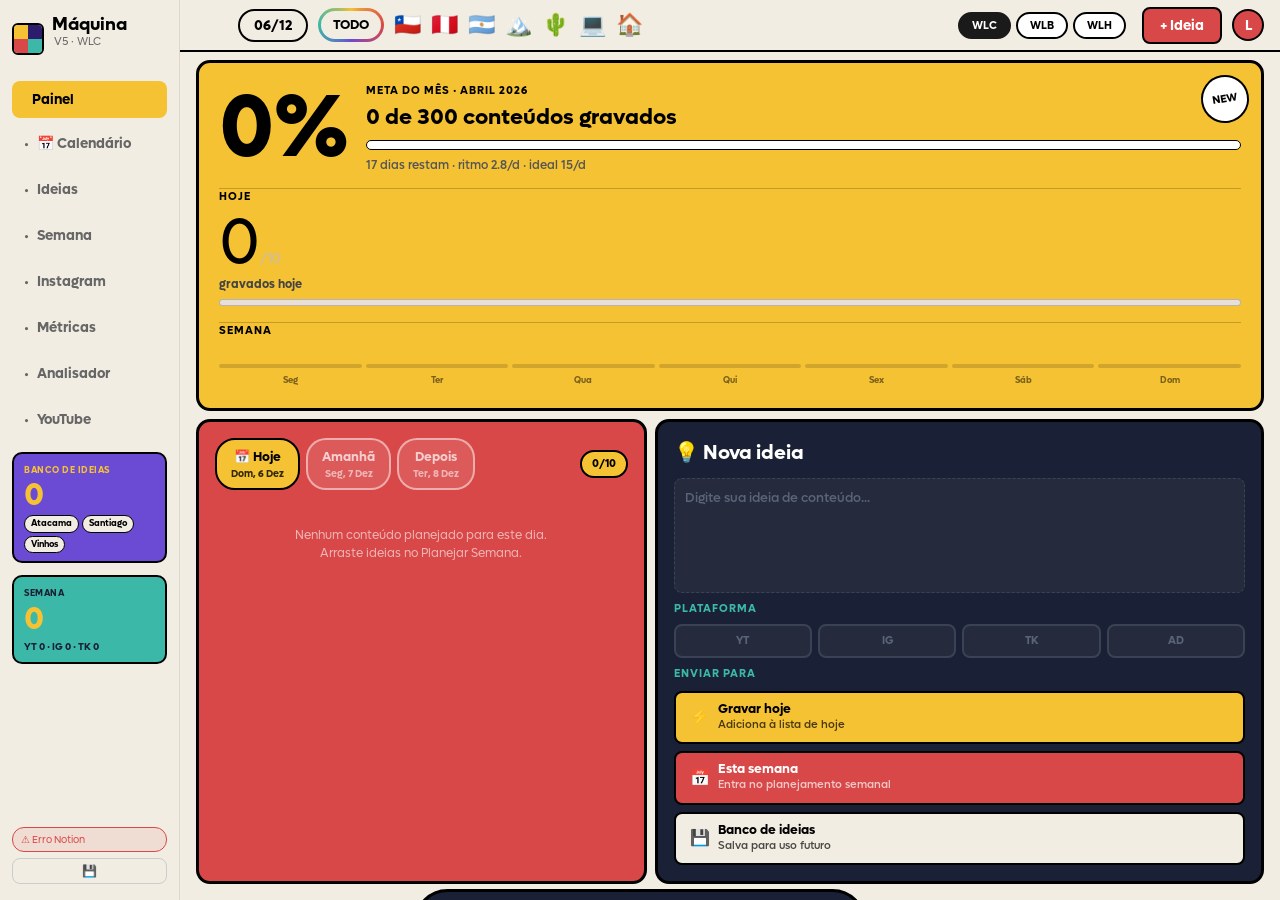
==== commit 0569ea63: "fix: overlay approach — structure never changes, WLB/WLH cover content per section" ====
--- a/public/index.html
+++ b/public/index.html
@@ -26,25 +26,23 @@
       font-style: normal;
     }
   
-/* ── Empresa Filter Pills ── */
+/* Empresa pills */
 .emp-filter{display:flex;gap:5px;margin-right:6px;}
-.emp-f-btn{padding:4px 12px;border:2px solid #000;border-radius:20px;font-family:inherit;font-size:11px;font-weight:800;cursor:pointer;background:#fff;color:#000;transition:all .15s;letter-spacing:.3px;}
+.emp-f-btn{padding:4px 12px;border:2px solid #000;border-radius:20px;font-family:inherit;font-size:11px;font-weight:800;cursor:pointer;background:#fff;color:#000;transition:all .15s;}
 .emp-f-btn.active{background:#1A1A1A;color:#fff;border-color:#1A1A1A;}
 .emp-f-btn[data-emp="wlb"].active{background:#D97559;border-color:#D97559;color:#fff;}
 .emp-f-btn[data-emp="wlh"].active{background:#3CB88A;border-color:#3CB88A;color:#fff;}
-/* ── Empresa content pages ── */
-.wlb-page,.wlh-page{display:none;padding:32px;overflow-y:auto;flex:1;}
-.emp-coming{display:flex;flex-direction:column;align-items:center;justify-content:center;height:60vh;gap:16px;text-align:center;color:#888;}
+/* Overlays — cobrem o conteúdo WLC dentro de cada .page */
+.page{position:relative;}
+.emp-overlay{position:absolute;inset:0;z-index:20;display:none;overflow-y:auto;padding:32px;background:var(--bg,#F5F0E8);}
+.emp-coming{display:flex;flex-direction:column;align-items:center;justify-content:center;min-height:60vh;gap:16px;text-align:center;color:#888;}
 .emp-coming h2{font-size:22px;font-weight:900;color:#1A1A1A;margin:0;}
 .emp-coming p{font-size:14px;line-height:1.6;max-width:320px;margin:0;}
 .wlb-roteiro-card{background:#fff;border:2px solid #000;border-radius:10px;padding:14px 18px;margin-bottom:10px;}
-.wlb-roteiro-card .rt{font-weight:900;font-size:15px;color:#1A1A1A;text-decoration:none;}
-.wlb-roteiro-card .rh{font-size:12px;color:#888;font-style:italic;margin-top:4px;line-height:1.4;}
-.wlb-roteiro-card .rs{font-size:10px;font-weight:800;text-transform:uppercase;letter-spacing:.5px;}
 .wlb-painel-hero{background:#D97559;color:#fff;border-radius:14px;padding:24px 28px;margin-bottom:20px;display:flex;align-items:center;gap:24px;}
 .wlb-painel-hero .num{font-size:64px;font-weight:900;line-height:1;}
-.wlb-painel-hero .label{font-size:12px;font-weight:800;letter-spacing:1px;opacity:.8;text-transform:uppercase;}
-/* YouTube WLB nav item */
+.wlb-painel-hero .lbl{font-size:12px;font-weight:800;letter-spacing:1px;opacity:.8;text-transform:uppercase;margin-bottom:6px;}
+/* YouTube WLB nav */
 .nav-yt-wlb{display:none;}
 </style>
 
@@ -1857,7 +1855,17 @@
 
   <div class="main-container">
     <!-- ═══ HOME PAGE ═══ -->
-    <div class="page active" id="home">
+    <div class="page active" id="home"><!-- WLB overlay --><div class="emp-overlay" data-emp="wlb" data-page="home">
+  <h2 style="font-size:22px;font-weight:900;margin-bottom:20px;">Painel · We Love Business</h2>
+  <div class="wlb-painel-hero">
+    <div><div class="lbl">Roteiros na fila</div><div class="num" id="wlb-count">—</div></div>
+    <div style="flex:1">
+      <div style="font-size:13px;opacity:.8;margin-bottom:4px;">Próximo</div>
+      <div id="wlb-next-t" style="font-size:17px;font-weight:900;">—</div>
+      <div id="wlb-next-h" style="font-size:12px;opacity:.75;margin-top:4px;font-style:italic;"></div>
+    </div>
+  </div>
+  <div id="wlb-roteiros-list"></div></div><!-- WLH overlay --><div class="emp-overlay" data-emp="wlh" data-page="home"><div class="emp-coming"><div style="font-size:48px;">🏠</div><h2>Painel WLH</h2><p>We Love Homes — em breve.</p></div></div>
       <div class="home-body">
 
         <!-- ── ZONA 1: META ── -->
@@ -1964,7 +1972,7 @@
     </div>
 
     <!-- Ideas Bank Page -->
-    <div class="page" id="ideas">
+    <div class="page" id="ideas"><!-- WLB overlay --><div class="emp-overlay" data-emp="wlb" data-page="ideas"><div class="emp-coming"><div style="font-size:48px;">💡</div><h2>Ideias WLB</h2><p>Integração We Love Business em desenvolvimento.</p></div></div><!-- WLH overlay --><div class="emp-overlay" data-emp="wlh" data-page="ideas"><div class="emp-coming"><div style="font-size:48px;">🏠</div><h2>Ideias WLH</h2><p>We Love Homes — em breve.</p></div></div>
       <!-- Top bar: title + Add button -->
       <div style="display:flex;align-items:flex-start;justify-content:space-between;margin-bottom:8px;">
         <div>
@@ -2295,7 +2303,7 @@
   </div>
 
     <!-- Week Planning Page -->
-    <div class="page" id="week">
+    <div class="page" id="week"><!-- WLB overlay --><div class="emp-overlay" data-emp="wlb" data-page="week"><div class="emp-coming"><div style="font-size:48px;">📋</div><h2>Semana WLB</h2><p>Integração We Love Business em desenvolvimento.</p></div></div><!-- WLH overlay --><div class="emp-overlay" data-emp="wlh" data-page="week"><div class="emp-coming"><div style="font-size:48px;">🏠</div><h2>Semana WLH</h2><p>We Love Homes — em breve.</p></div></div>
       <div class="page-header">
         <div class="page-header-left">
           <div class="greeting">📅 Planejar Semana</div>
@@ -2447,7 +2455,7 @@
     </div>
 
     <!-- Metrics Page -->
-    <div class="page" id="metrics">
+    <div class="page" id="metrics"><!-- WLB overlay --><div class="emp-overlay" data-emp="wlb" data-page="metrics"><div class="emp-coming"><div style="font-size:48px;">📈</div><h2>Métricas WLB</h2><p>Integração We Love Business em desenvolvimento.</p></div></div><!-- WLH overlay --><div class="emp-overlay" data-emp="wlh" data-page="metrics"><div class="emp-coming"><div style="font-size:48px;">🏠</div><h2>Métricas WLH</h2><p>We Love Homes — em breve.</p></div></div>
       <div class="page-header">
         <div class="greeting">📊 Métricas</div>
       </div>
@@ -2457,7 +2465,7 @@
     </div>
 
     <!-- Analyzer Page -->
-    <div class="page" id="analyzer">
+    <div class="page" id="analyzer"><!-- WLB overlay --><div class="emp-overlay" data-emp="wlb" data-page="analyzer"><div class="emp-coming"><div style="font-size:48px;">🔍</div><h2>Analisador WLB</h2><p>Integração We Love Business em desenvolvimento.</p></div></div><!-- WLH overlay --><div class="emp-overlay" data-emp="wlh" data-page="analyzer"><div class="emp-coming"><div style="font-size:48px;">🏠</div><h2>Analisador WLH</h2><p>We Love Homes — em breve.</p></div></div>
       <div style="margin-bottom: 8px; font-size: 12px; font-weight: 700; color: #D63B2F; text-transform: uppercase; letter-spacing: 1px;">🔗 ANALISADOR</div>
       <h1 style="font-size: 36px; font-weight: 800; color: #1A1A2E; margin-bottom: 12px;">Analisador de Links</h1>
       <p style="color: #6B6B8A; font-size: 15px; margin-bottom: 32px;">Cole um link de conteúdo e receba uma análise completa + 3 adaptações para We Love Chile</p>
@@ -2594,7 +2602,7 @@
   </div>
 
   <!-- ═══ CALENDÁRIO EDITORIAL PAGE ═══ -->
-  <div class="page" id="calendario">
+  <div class="page" id="calendario"><!-- WLB overlay --><div class="emp-overlay" data-emp="wlb" data-page="calendario"><div class="emp-coming"><div style="font-size:48px;">📅</div><h2>Calendário WLB</h2><p>Integração We Love Business em desenvolvimento.</p></div></div><!-- WLH overlay --><div class="emp-overlay" data-emp="wlh" data-page="calendario"><div class="emp-coming"><div style="font-size:48px;">🏠</div><h2>Calendário WLH</h2><p>We Love Homes — em breve.</p></div></div>
     <div class="cal-page">
       <div class="cal-top">
         <div class="cal-title-wrap">
@@ -2742,53 +2750,12 @@
   </div>
 
   
-  <!-- ══════════ WLB PAGES ══════════ -->
-  <div class="wlb-page" id="wlb-home">
-    <h2 style="font-size:22px;font-weight:900;margin-bottom:20px;">Painel · We Love Business</h2>
-    <div class="wlb-painel-hero">
-      <div>
-        <div class="label">ROTEIROS NA FILA</div>
-        <div class="num" id="wlb-count">—</div>
-      </div>
-      <div style="flex:1">
-        <div style="font-size:13px;opacity:.85;margin-bottom:4px;">Próximo roteiro</div>
-        <div id="wlb-next-titulo" style="font-size:18px;font-weight:900;">—</div>
-        <div id="wlb-next-hook" style="font-size:12px;opacity:.75;margin-top:4px;font-style:italic;"></div>
-      </div>
-    </div>
-    <div id="wlb-roteiros-container"></div>
+  <!-- YouTube WLB page -->
+  <div class="page" id="youtube-wlb" style="display:none;">
+    <div class="emp-overlay" data-emp="wlb" data-page="youtube-wlb" style="display:block;">
+  <h2 style="font-size:22px;font-weight:900;margin-bottom:20px;">YouTube · Roteiros WLB</h2>
+  <div id="wlb-yt-list"></div></div>
   </div>
-
-  <div class="wlb-page" id="wlb-ideas">
-    <div class="emp-coming"><div style="font-size:48px;">💡</div><h2>Banco de Ideias WLB</h2><p>Integração com Notion WLB em desenvolvimento. Em breve suas ideias WLB aparecem aqui.</p></div>
-  </div>
-  <div class="wlb-page" id="wlb-week">
-    <div class="emp-coming"><div style="font-size:48px;">📋</div><h2>Semana WLB</h2><p>Planejamento semanal de conteúdo WLB — em breve.</p></div>
-  </div>
-  <div class="wlb-page" id="wlb-calendario">
-    <div class="emp-coming"><div style="font-size:48px;">📅</div><h2>Calendário Editorial WLB</h2><p>Calendário de conteúdo We Love Business — em breve.</p></div>
-  </div>
-  <div class="wlb-page" id="wlb-metrics">
-    <div class="emp-coming"><div style="font-size:48px;">📊</div><h2>Métricas WLB</h2><p>Analytics do canal @welovebusiness — em breve.</p></div>
-  </div>
-  <div class="wlb-page" id="wlb-analyzer">
-    <div class="emp-coming"><div style="font-size:48px;">🔍</div><h2>Analisador WLB</h2><p>Análise de conteúdo WLB — em breve.</p></div>
-  </div>
-  <div class="wlb-page" id="wlb-youtube-wlb">
-    <h2 style="font-size:22px;font-weight:900;margin-bottom:20px;">YouTube · Roteiros WLB</h2>
-    <div id="wlb-yt-container"></div>
-  </div>
-
-  <!-- ══════════ WLH PAGES ══════════ -->
-  <div class="wlh-page" id="wlh-home">
-    <div class="emp-coming"><div style="font-size:48px;">🏠</div><h2>We Love Homes</h2><p>A Máquina de Conteúdos para WLH está sendo construída.</p></div>
-  </div>
-  <div class="wlh-page" id="wlh-ideas"><div class="emp-coming"><div style="font-size:48px;">🏠</div><h2>Ideias WLH</h2><p>Em breve.</p></div></div>
-  <div class="wlh-page" id="wlh-week"><div class="emp-coming"><div style="font-size:48px;">🏠</div><h2>Semana WLH</h2><p>Em breve.</p></div></div>
-  <div class="wlh-page" id="wlh-calendario"><div class="emp-coming"><div style="font-size:48px;">🏠</div><h2>Calendário WLH</h2><p>Em breve.</p></div></div>
-  <div class="wlh-page" id="wlh-metrics"><div class="emp-coming"><div style="font-size:48px;">🏠</div><h2>Métricas WLH</h2><p>Em breve.</p></div></div>
-  <div class="wlh-page" id="wlh-analyzer"><div class="emp-coming"><div style="font-size:48px;">🏠</div><h2>Analisador WLH</h2><p>Em breve.</p></div></div>
-  <div class="wlh-page" id="wlh-youtube-wlb"><div class="emp-coming"><div style="font-size:48px;">🏠</div><h2>YouTube WLH</h2><p>Em breve.</p></div></div>
 </div><!-- /main-area -->
   </div><!-- /app-wrap -->
 
@@ -8670,135 +8637,83 @@
     })();
   </script>
 <script>
-/* ═══ Empresa context ═══ */
 var EMPRESA = 'wlc';
 var _wlbLoaded = false;
 
 function switchEmpresa(emp) {
   EMPRESA = emp;
-  // Pills
   document.querySelectorAll('.emp-f-btn').forEach(function(b){
     b.classList.toggle('active', b.dataset.emp === emp);
   });
   // Sidebar version
   var ver = document.querySelector('.sidebar-version');
-  if (ver) ver.textContent = emp==='wlc' ? 'V5 · WLC' : emp==='wlb' ? 'V1 · WLB' : 'V1 · WLH';
-  // Show/hide WLB YouTube nav item
+  if (ver) ver.textContent = emp==='wlc'?'V5 · WLC': emp==='wlb'?'V1 · WLB':'V1 · WLH';
+  // YouTube nav
   document.querySelectorAll('.nav-yt-wlb').forEach(function(el){
-    el.style.display = emp === 'wlb' ? '' : 'none';
+    el.style.display = emp==='wlb' ? '' : 'none';
   });
-  // Hide all empresa pages
-  document.querySelectorAll('.wlb-page,.wlh-page').forEach(function(p){ p.style.display='none'; });
-  if (emp === 'wlc') {
-    // Restore WLC pages - show only currentPage
-    document.querySelectorAll('.page').forEach(function(p){ p.style.display=''; });
-    // Re-trigger current page init
-    if (typeof switchPage === 'function') {
-      // Just restore the active state
-      document.querySelectorAll('.page').forEach(function(p){ p.classList.remove('active'); });
-      var cp = window.currentPage || 'home';
-      var pg = document.getElementById(cp);
-      if (pg) pg.classList.add('active');
-    }
-  } else {
-    // Hide all WLC pages
-    document.querySelectorAll('.page').forEach(function(p){ p.style.display='none'; });
-    // Show matching empresa page for currentPage
-    var cp = window.currentPage || 'home';
-    var empId = (emp === 'wlb' ? 'wlb' : 'wlh') + '-' + cp;
-    var empPage = document.getElementById(empId);
-    if (empPage) empPage.style.display = 'block';
-    else {
-      // fallback to home
-      var fb = document.getElementById((emp==='wlb'?'wlb':'wlh') + '-home');
-      if (fb) fb.style.display = 'block';
-    }
-    if (emp === 'wlb' && !_wlbLoaded) { _wlbLoaded = true; loadWLBData(); }
+  // Show/hide overlays
+  document.querySelectorAll('.emp-overlay').forEach(function(el){
+    el.style.display = (emp!=='wlc' && el.dataset.emp===emp) ? 'block' : 'none';
+  });
+  // WLB data
+  if (emp==='wlb' && !_wlbLoaded){ _wlbLoaded=true; loadWLBData(); }
+}
+
+// Patch switchPage to also manage overlays
+document.addEventListener('DOMContentLoaded', function(){
+  var _orig = window.switchPage;
+  if (typeof _orig === 'function') {
+    window.switchPage = function(page) {
+      _orig(page); // always run original (updates nav, currentPage, WLC inits)
+      // If empresa != wlc, show the right overlay for this page
+      if (EMPRESA !== 'wlc') {
+        document.querySelectorAll('.emp-overlay').forEach(function(el){ el.style.display='none'; });
+        var ov = document.querySelector('.emp-overlay[data-emp="'+EMPRESA+'"][data-page="'+page+'"]');
+        if (ov) ov.style.display = 'block';
+      }
+    };
   }
-}
-
-/* ═══ WLB nav switching ═══ */
-document.addEventListener('DOMContentLoaded', function(){
+  // YouTube WLB nav click
   document.querySelectorAll('[data-page="youtube-wlb"]').forEach(function(btn){
     btn.addEventListener('click', function(){
-      if (EMPRESA !== 'wlb') return;
       document.querySelectorAll('.t-nav').forEach(function(b){ b.classList.remove('active'); });
       this.classList.add('active');
-      window.currentPage = 'youtube-wlb';
-      document.querySelectorAll('.wlb-page,.wlh-page').forEach(function(p){ p.style.display='none'; });
-      var t = document.getElementById('wlb-youtube-wlb');
-      if (t) t.style.display = '';
+      document.querySelectorAll('.page').forEach(function(p){ p.classList.remove('active'); });
+      var ytPage = document.getElementById('youtube-wlb');
+      if (ytPage) { ytPage.classList.add('active'); ytPage.style.display=''; }
     });
   });
 });
 
-/* ═══ WLB data loader ═══ */
-function loadWLBData() {
+function loadWLBData(){
   fetch('/wlb/data/roteiros_semana.json')
     .then(function(r){ return r.json(); })
     .then(function(data){
       var rs = data.roteiros || [];
-      // Count
       var cEl = document.getElementById('wlb-count');
       if (cEl) cEl.textContent = rs.length;
-      // Next
-      var first = rs[0];
-      if (first) {
-        var tEl = document.getElementById('wlb-next-titulo');
-        var hEl = document.getElementById('wlb-next-hook');
-        if (tEl) tEl.textContent = first.titulo;
-        if (hEl) hEl.textContent = first.hook_preview;
-      }
-      // Cards
+      if (rs[0]) {
+        var t=document.getElementById('wlb-next-t'), h=document.getElementById('wlb-next-h');
+        if(t) t.textContent = rs[0].titulo;
+        if(h) h.textContent = rs[0].hook_preview;
+      }
       var html = '';
       rs.forEach(function(r){
-        var sc = r.status==='publicado' ? '#3CB88A' : r.status==='gravando' ? '#E8A000' : '#888';
-        var obs = r.obsidian_path ? 'obsidian://open?vault=PKA&file=' + encodeURIComponent(r.obsidian_path) : '';
-        var titHtml = obs
-          ? '<a class="rt" href="'+obs+'">'+r.titulo+' ⭡</a>'
-          : '<span class="rt">'+r.titulo+'</span>';
-        html += '<div class="wlb-roteiro-card">'
-          + '<div style="display:flex;justify-content:space-between;align-items:flex-start;gap:8px;">'
-          + titHtml
-          + '<span class="rs" style="color:'+sc+'">'+r.status+'</span>'
-          + '</div>'
-          + '<div class="rh">'+r.hook_preview+'</div>'
-          + (r.palavra_chave_manychat ? '<div style="margin-top:8px;"><span style="background:#D97559;color:#fff;font-size:10px;font-weight:800;padding:2px 8px;border-radius:12px;">'+r.palavra_chave_manychat+'</span></div>' : '')
-          + '</div>';
+        var sc=r.status==='publicado'?'#3CB88A':r.status==='gravando'?'#E8A000':'#888';
+        var obs=r.obsidian_path?'obsidian://open?vault=PKA&file='+encodeURIComponent(r.obsidian_path):'';
+        var tit=obs?'<a href="'+obs+'" style="color:#1A1A1A;text-decoration:none;font-weight:900;">'+r.titulo+' ⭡</a>':'<strong>'+r.titulo+'</strong>';
+        html+='<div class="wlb-roteiro-card"><div style="display:flex;justify-content:space-between;align-items:flex-start;gap:8px;">'+tit+'<span style="font-size:10px;font-weight:800;text-transform:uppercase;letter-spacing:.5px;color:'+sc+'">'+r.status+'</span></div>'
+          +'<div style="font-size:12px;color:#888;font-style:italic;margin-top:4px;line-height:1.4;">'+r.hook_preview+'</div>'
+          +(r.palavra_chave_manychat?'<div style="margin-top:8px;"><span style="background:#D97559;color:#fff;font-size:10px;font-weight:800;padding:2px 8px;border-radius:12px;">'+r.palavra_chave_manychat+'</span></div>':'')
+          +'</div>';
       });
-      var html2 = html || '<p style="color:#888">Nenhum roteiro na fila.</p>';
-      var ctr = document.getElementById('wlb-roteiros-container');
-      var ytc = document.getElementById('wlb-yt-container');
-      if (ctr) ctr.innerHTML = html2;
-      if (ytc) ytc.innerHTML = html2;
-    })
-    .catch(function(){});
+      var fallback = html || '<p style="color:#888">Nenhum roteiro na fila.</p>';
+      ['wlb-roteiros-list','wlb-yt-list'].forEach(function(id){
+        var el=document.getElementById(id); if(el) el.innerHTML=fallback;
+      });
+    }).catch(function(){});
 }
-
-/* ═══ Patch switchPage to respect EMPRESA ═══ */
-document.addEventListener('DOMContentLoaded', function(){
-  var _orig = window.switchPage;
-  if (typeof _orig === 'function') {
-    window.switchPage = function(page) {
-      window.currentPage = page;
-      // Always update nav highlight
-      document.querySelectorAll('.t-nav').forEach(function(item){ item.classList.remove('active'); });
-      var navEl = document.querySelector('.t-nav[data-page="'+page+'"]');
-      if (navEl) navEl.classList.add('active');
-
-      if (EMPRESA !== 'wlc') {
-        // Show empresa version of this page
-        document.querySelectorAll('.wlb-page,.wlh-page').forEach(function(p){ p.style.display='none'; });
-        var empId = (EMPRESA==='wlb'?'wlb':'wlh') + '-' + page;
-        var empPage = document.getElementById(empId);
-        if (empPage) empPage.style.display = 'block';
-        return;
-      }
-      // WLC: original behavior
-      _orig(page);
-    };
-  }
-});
 </script>
 </body>
 </html>
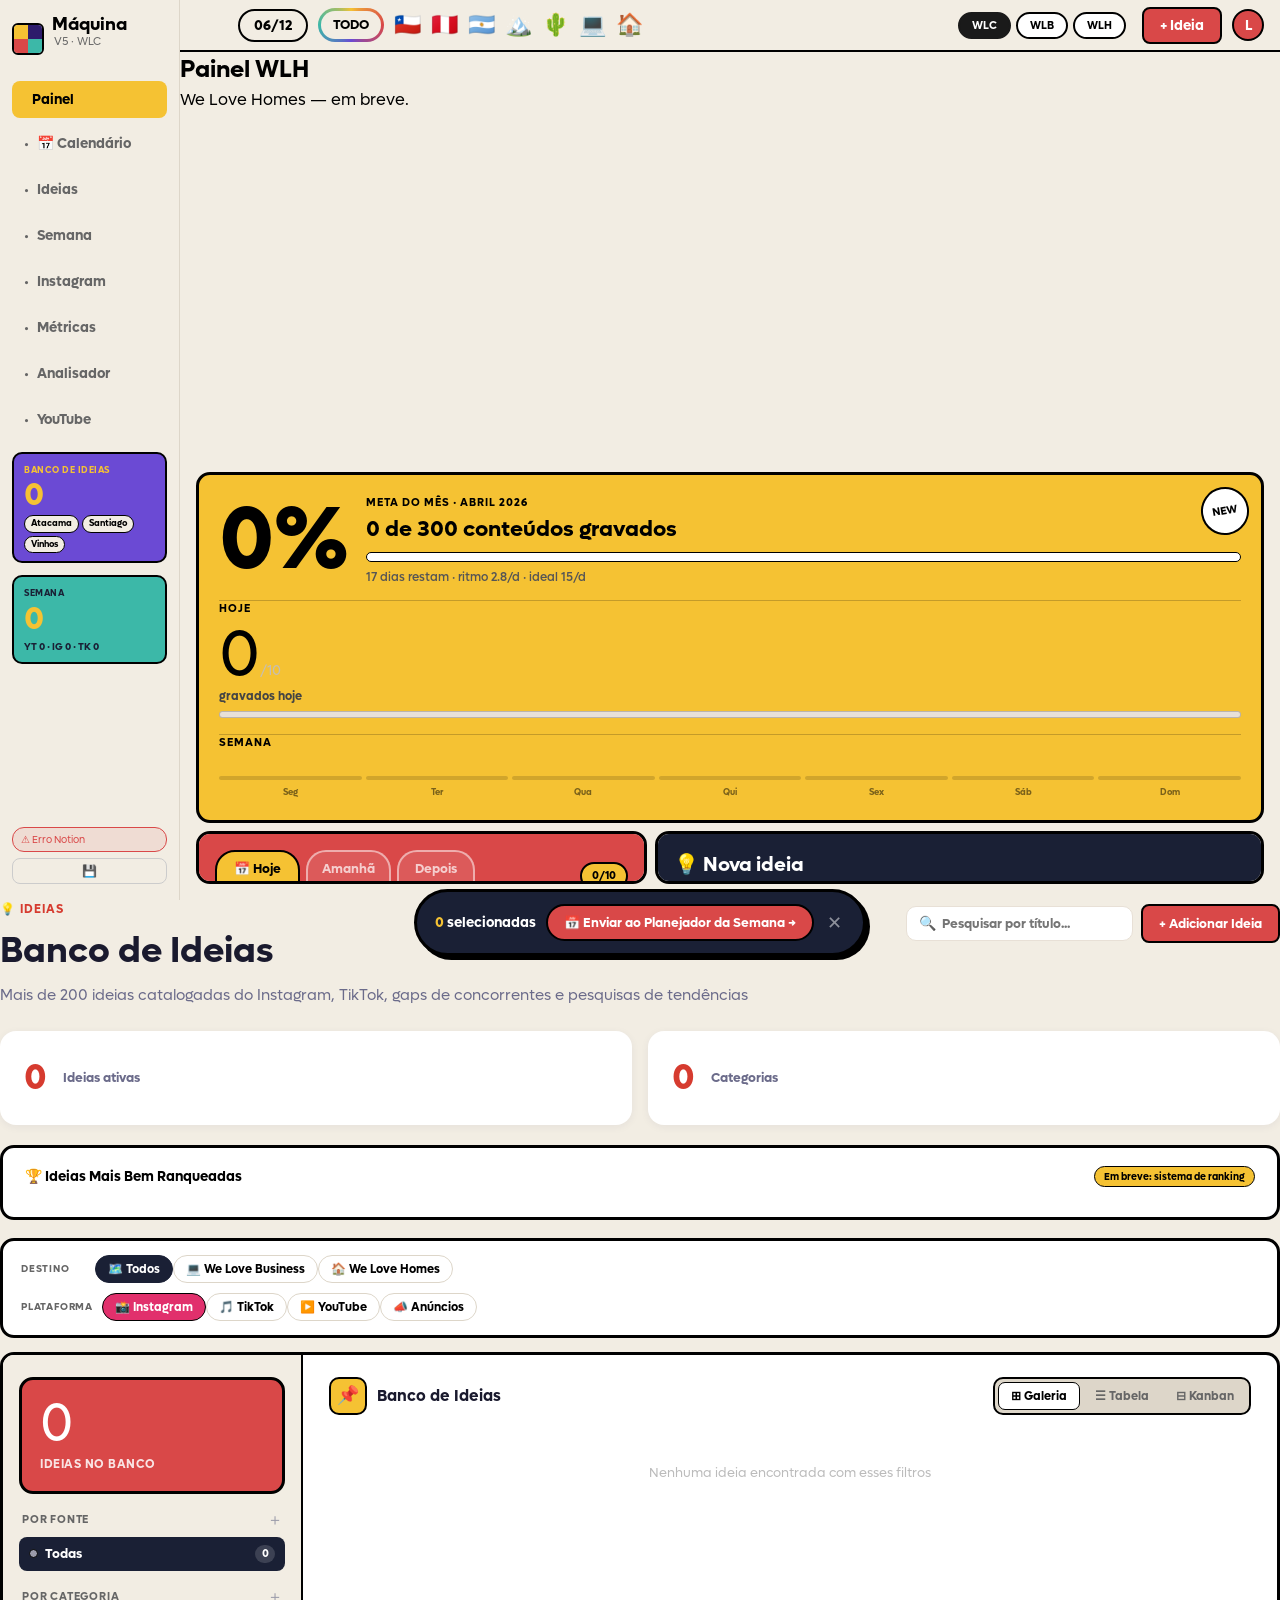
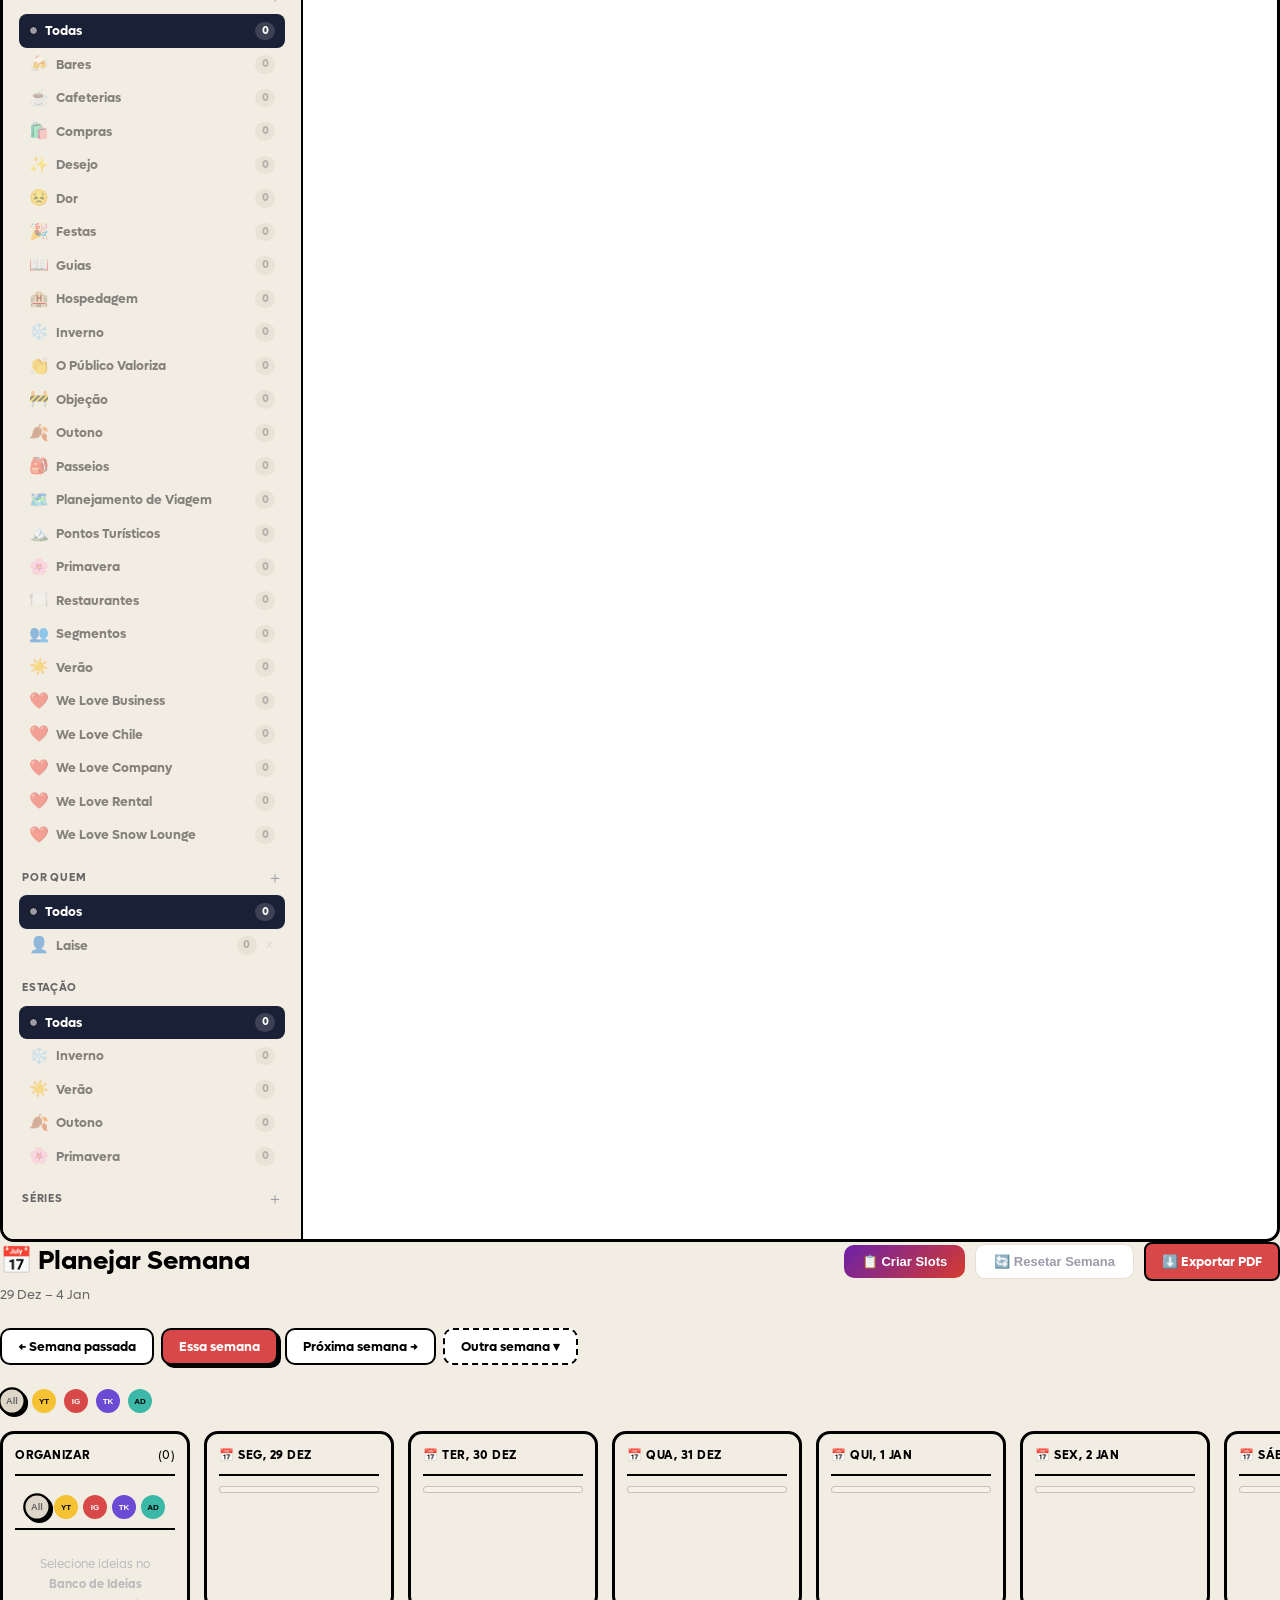
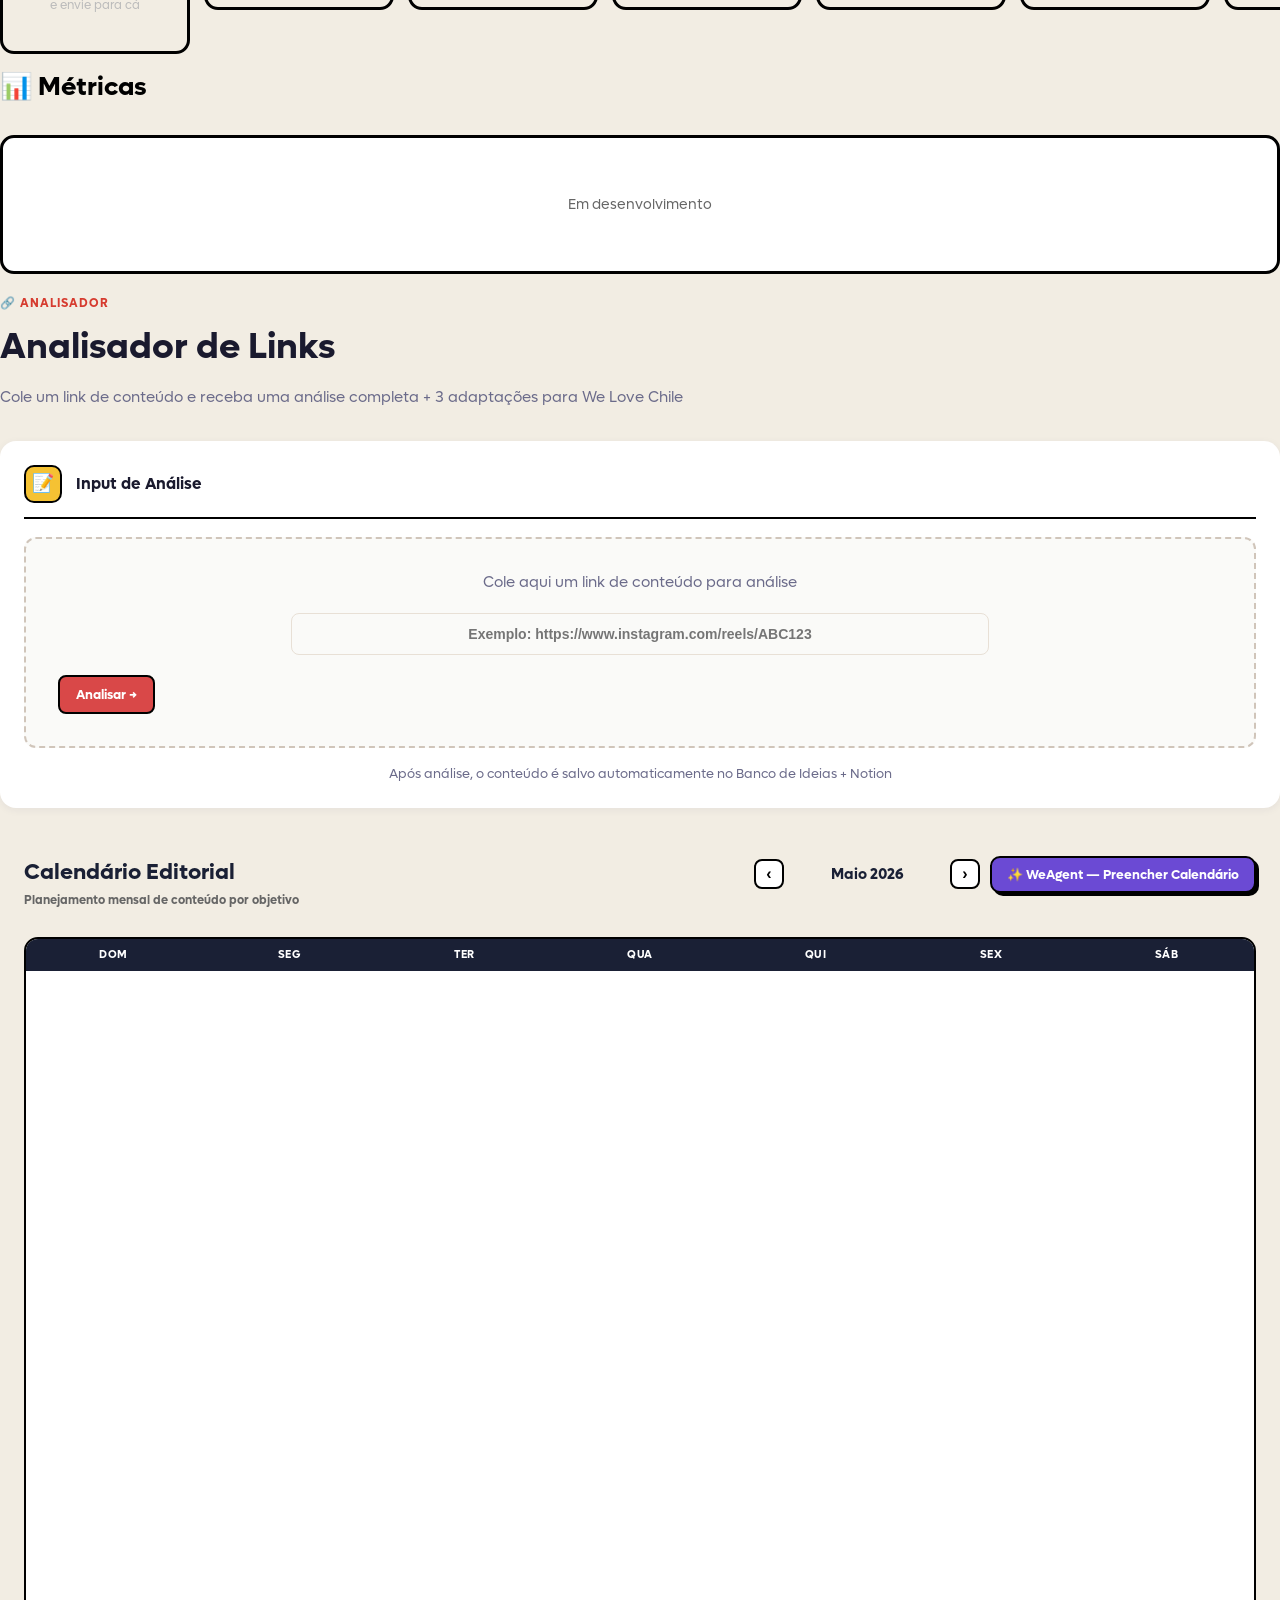
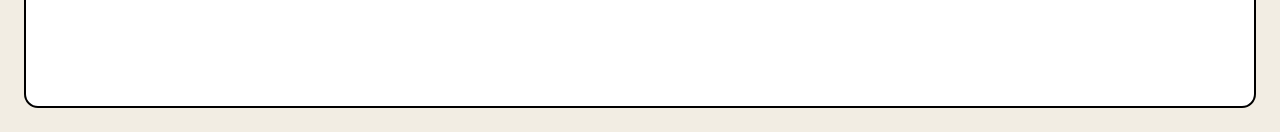
==== commit 92e2ee16: "fix: WLH sem overlay — estrutura permanece zerada sem em-breve" ====
--- a/public/index.html
+++ b/public/index.html
@@ -1865,7 +1865,7 @@
       <div id="wlb-next-h" style="font-size:12px;opacity:.75;margin-top:4px;font-style:italic;"></div>
     </div>
   </div>
-  <div id="wlb-roteiros-list"></div></div><!-- WLH overlay --><div class="emp-overlay" data-emp="wlh" data-page="home"><div class="emp-coming"><div style="font-size:48px;">🏠</div><h2>Painel WLH</h2><p>We Love Homes — em breve.</p></div></div>
+  <div id="wlb-roteiros-list"></div></div><h2>Painel WLH</h2><p>We Love Homes — em breve.</p></div></div>
       <div class="home-body">
 
         <!-- ── ZONA 1: META ── -->
@@ -1972,7 +1972,7 @@
     </div>
 
     <!-- Ideas Bank Page -->
-    <div class="page" id="ideas"><!-- WLB overlay --><div class="emp-overlay" data-emp="wlb" data-page="ideas"><div class="emp-coming"><div style="font-size:48px;">💡</div><h2>Ideias WLB</h2><p>Integração We Love Business em desenvolvimento.</p></div></div><!-- WLH overlay --><div class="emp-overlay" data-emp="wlh" data-page="ideas"><div class="emp-coming"><div style="font-size:48px;">🏠</div><h2>Ideias WLH</h2><p>We Love Homes — em breve.</p></div></div>
+    <div class="page" id="ideas"><!-- WLB overlay --><div class="emp-overlay" data-emp="wlb" data-page="ideas"><div class="emp-coming"><div style="font-size:48px;">💡</div><h2>Ideias WLB</h2><p>Integração We Love Business em desenvolvimento.</p></div></div><h2>Ideias WLH</h2><p>We Love Homes — em breve.</p></div></div>
       <!-- Top bar: title + Add button -->
       <div style="display:flex;align-items:flex-start;justify-content:space-between;margin-bottom:8px;">
         <div>
@@ -2303,7 +2303,7 @@
   </div>
 
     <!-- Week Planning Page -->
-    <div class="page" id="week"><!-- WLB overlay --><div class="emp-overlay" data-emp="wlb" data-page="week"><div class="emp-coming"><div style="font-size:48px;">📋</div><h2>Semana WLB</h2><p>Integração We Love Business em desenvolvimento.</p></div></div><!-- WLH overlay --><div class="emp-overlay" data-emp="wlh" data-page="week"><div class="emp-coming"><div style="font-size:48px;">🏠</div><h2>Semana WLH</h2><p>We Love Homes — em breve.</p></div></div>
+    <div class="page" id="week"><!-- WLB overlay --><div class="emp-overlay" data-emp="wlb" data-page="week"><div class="emp-coming"><div style="font-size:48px;">📋</div><h2>Semana WLB</h2><p>Integração We Love Business em desenvolvimento.</p></div></div><h2>Semana WLH</h2><p>We Love Homes — em breve.</p></div></div>
       <div class="page-header">
         <div class="page-header-left">
           <div class="greeting">📅 Planejar Semana</div>
@@ -2455,7 +2455,7 @@
     </div>
 
     <!-- Metrics Page -->
-    <div class="page" id="metrics"><!-- WLB overlay --><div class="emp-overlay" data-emp="wlb" data-page="metrics"><div class="emp-coming"><div style="font-size:48px;">📈</div><h2>Métricas WLB</h2><p>Integração We Love Business em desenvolvimento.</p></div></div><!-- WLH overlay --><div class="emp-overlay" data-emp="wlh" data-page="metrics"><div class="emp-coming"><div style="font-size:48px;">🏠</div><h2>Métricas WLH</h2><p>We Love Homes — em breve.</p></div></div>
+    <div class="page" id="metrics"><!-- WLB overlay --><div class="emp-overlay" data-emp="wlb" data-page="metrics"><div class="emp-coming"><div style="font-size:48px;">📈</div><h2>Métricas WLB</h2><p>Integração We Love Business em desenvolvimento.</p></div></div><h2>Métricas WLH</h2><p>We Love Homes — em breve.</p></div></div>
       <div class="page-header">
         <div class="greeting">📊 Métricas</div>
       </div>
@@ -2465,7 +2465,7 @@
     </div>
 
     <!-- Analyzer Page -->
-    <div class="page" id="analyzer"><!-- WLB overlay --><div class="emp-overlay" data-emp="wlb" data-page="analyzer"><div class="emp-coming"><div style="font-size:48px;">🔍</div><h2>Analisador WLB</h2><p>Integração We Love Business em desenvolvimento.</p></div></div><!-- WLH overlay --><div class="emp-overlay" data-emp="wlh" data-page="analyzer"><div class="emp-coming"><div style="font-size:48px;">🏠</div><h2>Analisador WLH</h2><p>We Love Homes — em breve.</p></div></div>
+    <div class="page" id="analyzer"><!-- WLB overlay --><div class="emp-overlay" data-emp="wlb" data-page="analyzer"><div class="emp-coming"><div style="font-size:48px;">🔍</div><h2>Analisador WLB</h2><p>Integração We Love Business em desenvolvimento.</p></div></div><h2>Analisador WLH</h2><p>We Love Homes — em breve.</p></div></div>
       <div style="margin-bottom: 8px; font-size: 12px; font-weight: 700; color: #D63B2F; text-transform: uppercase; letter-spacing: 1px;">🔗 ANALISADOR</div>
       <h1 style="font-size: 36px; font-weight: 800; color: #1A1A2E; margin-bottom: 12px;">Analisador de Links</h1>
       <p style="color: #6B6B8A; font-size: 15px; margin-bottom: 32px;">Cole um link de conteúdo e receba uma análise completa + 3 adaptações para We Love Chile</p>
@@ -2602,7 +2602,7 @@
   </div>
 
   <!-- ═══ CALENDÁRIO EDITORIAL PAGE ═══ -->
-  <div class="page" id="calendario"><!-- WLB overlay --><div class="emp-overlay" data-emp="wlb" data-page="calendario"><div class="emp-coming"><div style="font-size:48px;">📅</div><h2>Calendário WLB</h2><p>Integração We Love Business em desenvolvimento.</p></div></div><!-- WLH overlay --><div class="emp-overlay" data-emp="wlh" data-page="calendario"><div class="emp-coming"><div style="font-size:48px;">🏠</div><h2>Calendário WLH</h2><p>We Love Homes — em breve.</p></div></div>
+  <div class="page" id="calendario"><!-- WLB overlay --><div class="emp-overlay" data-emp="wlb" data-page="calendario"><div class="emp-coming"><div style="font-size:48px;">📅</div><h2>Calendário WLB</h2><p>Integração We Love Business em desenvolvimento.</p></div></div><h2>Calendário WLH</h2><p>We Love Homes — em breve.</p></div></div>
     <div class="cal-page">
       <div class="cal-top">
         <div class="cal-title-wrap">
@@ -8654,7 +8654,8 @@
   });
   // Show/hide overlays
   document.querySelectorAll('.emp-overlay').forEach(function(el){
-    el.style.display = (emp!=='wlc' && el.dataset.emp===emp) ? 'block' : 'none';
+    // WLH: nenhum overlay — estrutura WLC fica visível e zerada
+    el.style.display = (emp==='wlb' && el.dataset.emp==='wlb') ? 'block' : 'none';
   });
   // WLB data
   if (emp==='wlb' && !_wlbLoaded){ _wlbLoaded=true; loadWLBData(); }
@@ -8669,8 +8670,10 @@
       // If empresa != wlc, show the right overlay for this page
       if (EMPRESA !== 'wlc') {
         document.querySelectorAll('.emp-overlay').forEach(function(el){ el.style.display='none'; });
-        var ov = document.querySelector('.emp-overlay[data-emp="'+EMPRESA+'"][data-page="'+page+'"]');
-        if (ov) ov.style.display = 'block';
+        if (EMPRESA === 'wlb') {
+          var ov = document.querySelector('.emp-overlay[data-emp="wlb"][data-page="'+page+'"]');
+          if (ov) ov.style.display = 'block';
+        }
       }
     };
   }
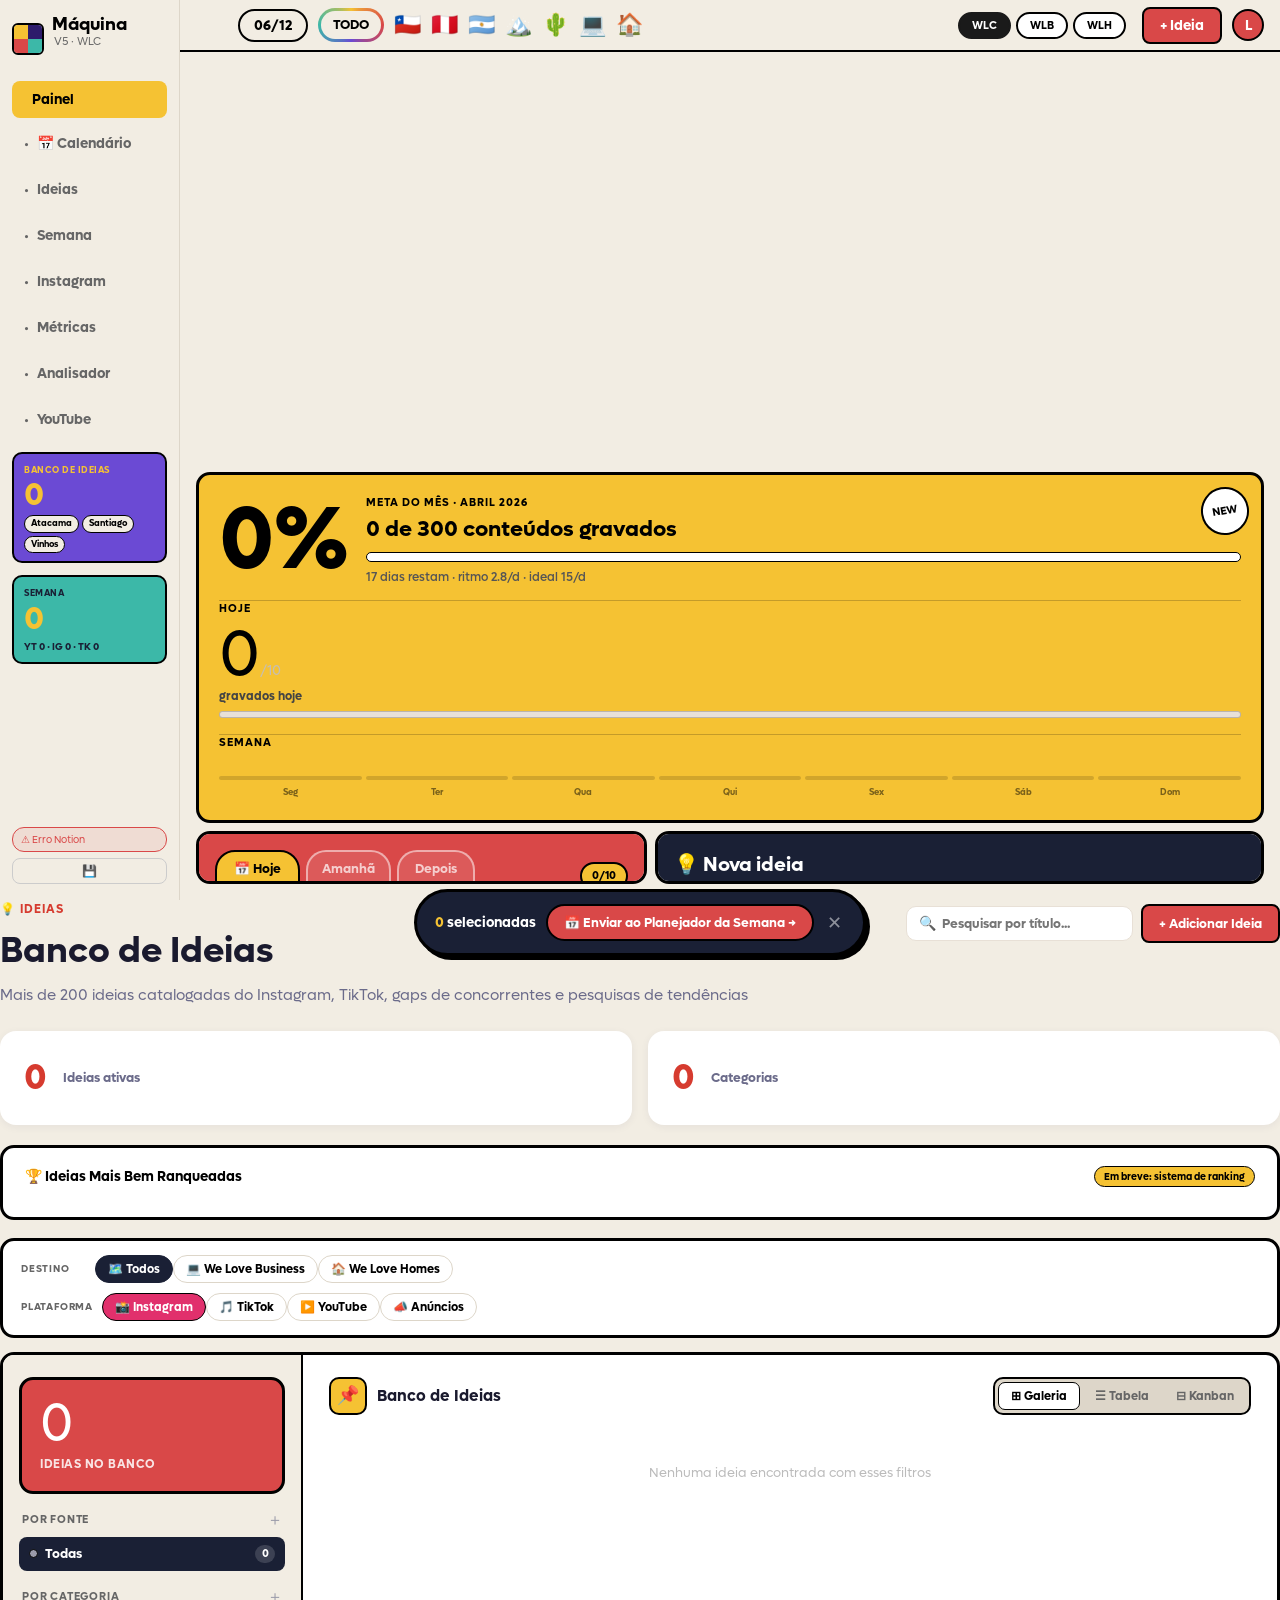
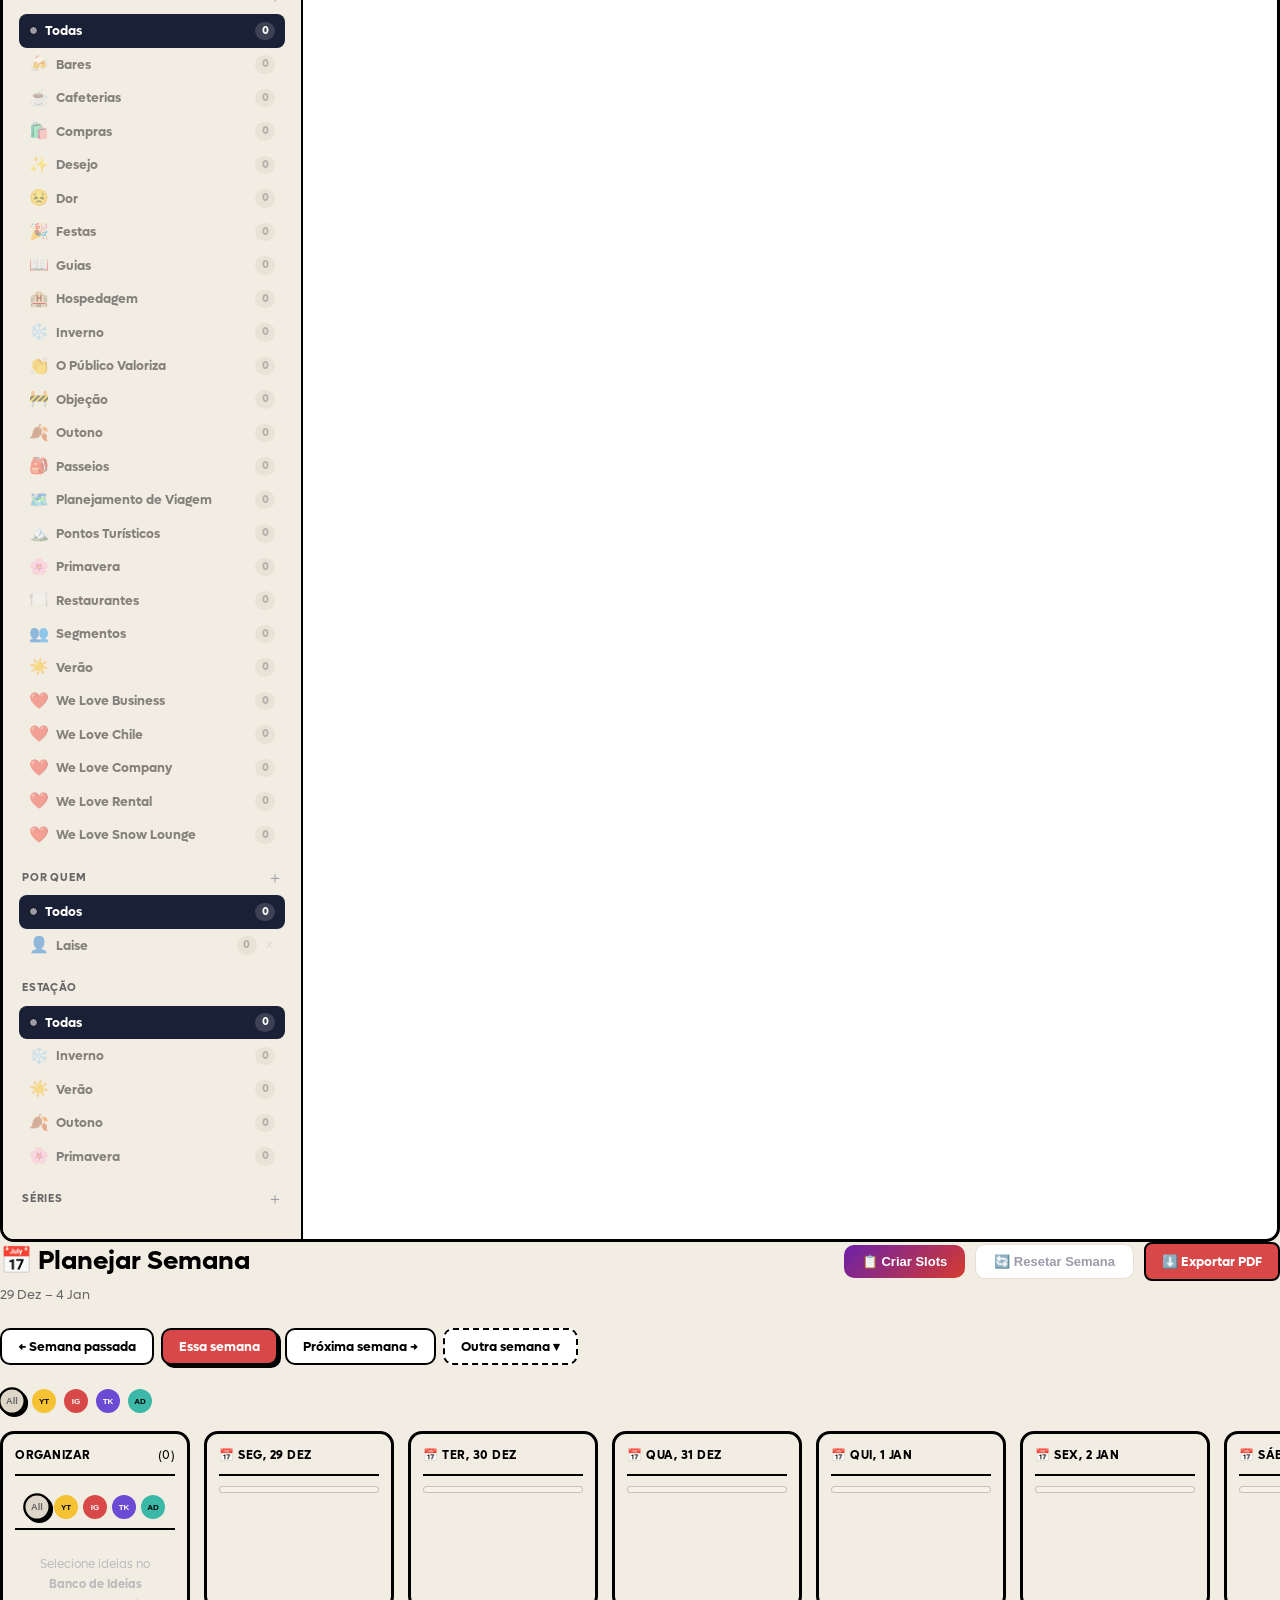
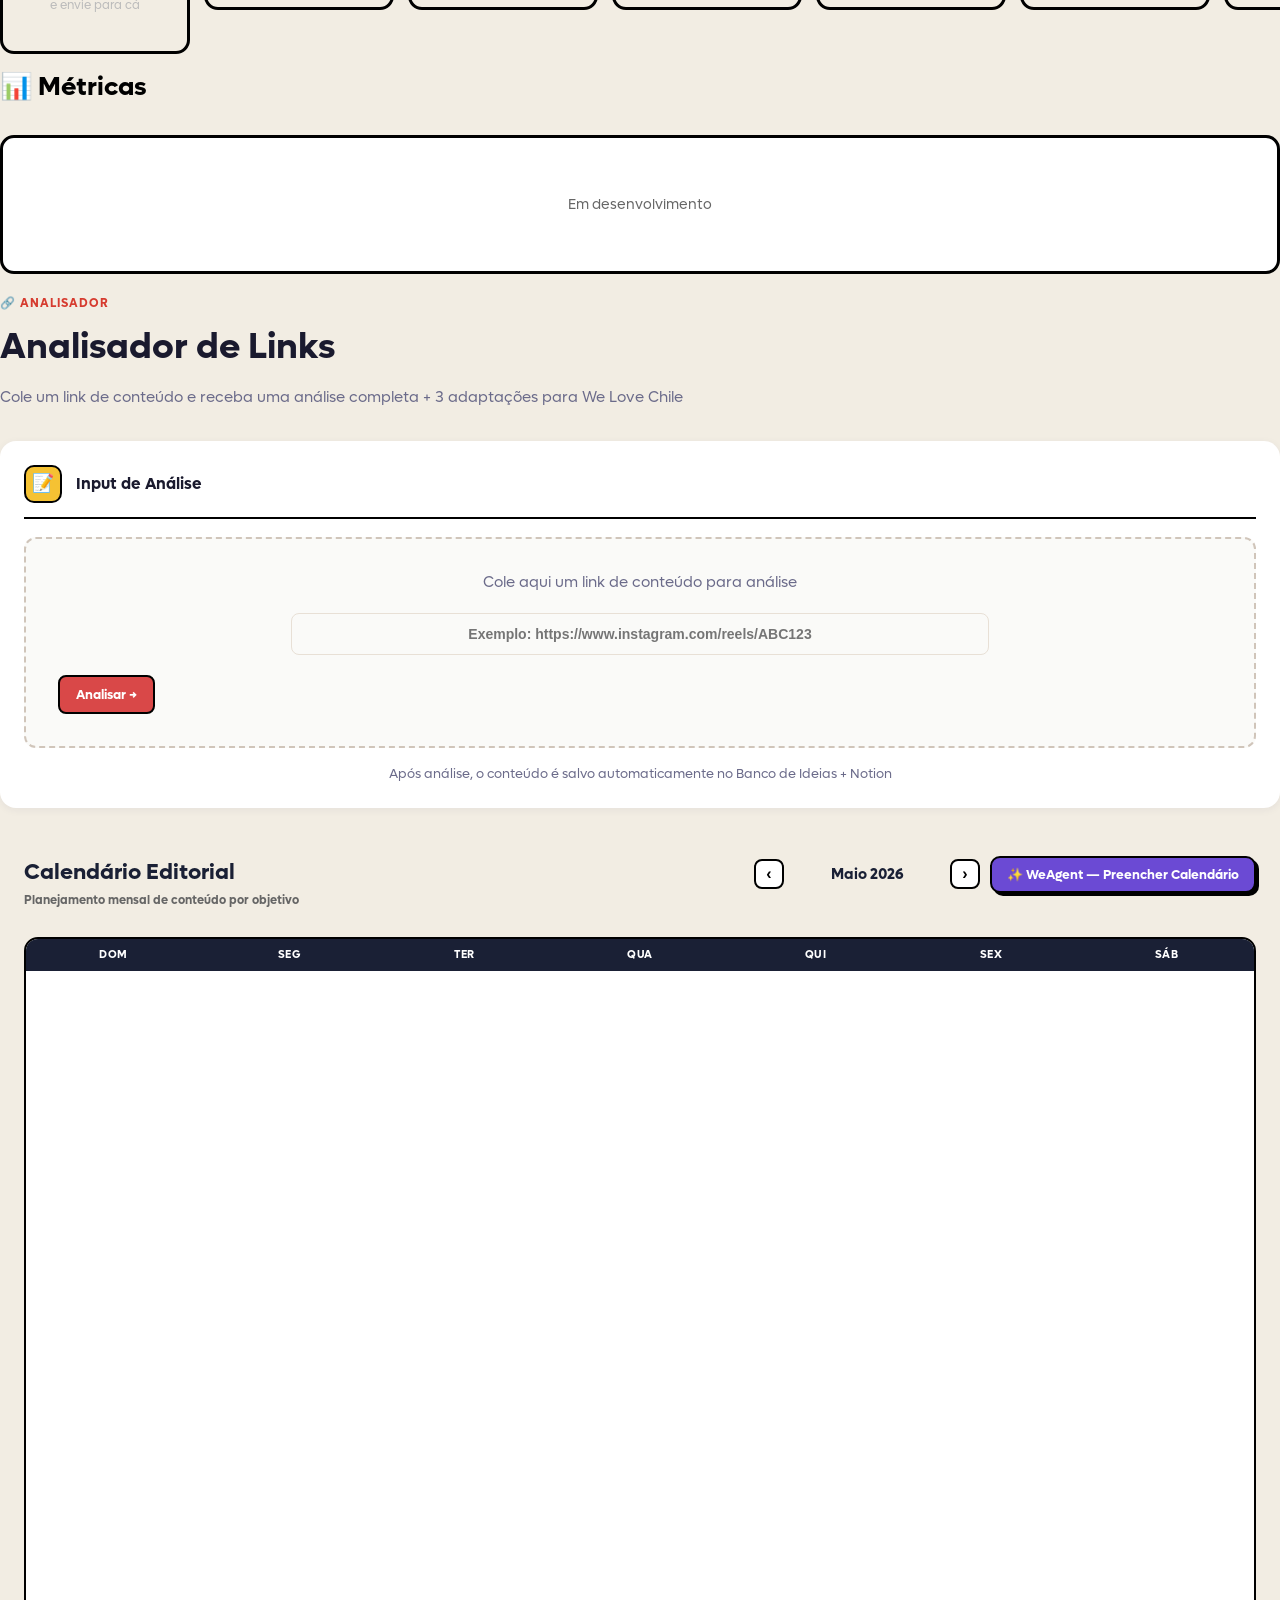
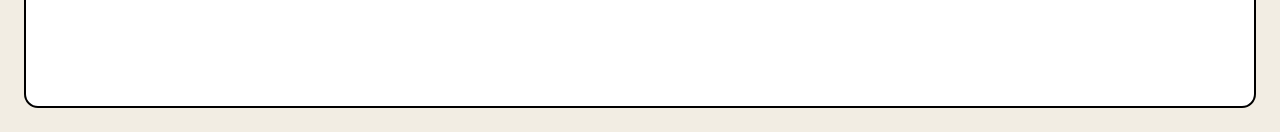
==== commit ca7f5087: "fix: remove WLH overlay remnants — WLH uses WLC structure" ====
--- a/public/index.html
+++ b/public/index.html
@@ -31,7 +31,7 @@
 .emp-f-btn{padding:4px 12px;border:2px solid #000;border-radius:20px;font-family:inherit;font-size:11px;font-weight:800;cursor:pointer;background:#fff;color:#000;transition:all .15s;}
 .emp-f-btn.active{background:#1A1A1A;color:#fff;border-color:#1A1A1A;}
 .emp-f-btn[data-emp="wlb"].active{background:#D97559;border-color:#D97559;color:#fff;}
-.emp-f-btn[data-emp="wlh"].active{background:#3CB88A;border-color:#3CB88A;color:#fff;}
+.emp-f-btn[].active{background:#3CB88A;border-color:#3CB88A;color:#fff;}
 /* Overlays — cobrem o conteúdo WLC dentro de cada .page */
 .page{position:relative;}
 .emp-overlay{position:absolute;inset:0;z-index:20;display:none;overflow-y:auto;padding:32px;background:var(--bg,#F5F0E8);}
@@ -1845,7 +1845,7 @@
     <div class="emp-filter">
       <button class="emp-f-btn active" data-emp="wlc" onclick="switchEmpresa('wlc')">WLC</button>
       <button class="emp-f-btn" data-emp="wlb" onclick="switchEmpresa('wlb')">WLB</button>
-      <button class="emp-f-btn" data-emp="wlh" onclick="switchEmpresa('wlh')">WLH</button>
+      <button class="emp-f-btn" onclick="switchEmpresa('wlh')">WLH</button>
     </div>
     <!-- Botão + Ideia -->
     <button class="t-add-btn" onclick="showPage('ideas')">+ Ideia</button>
@@ -1865,7 +1865,7 @@
       <div id="wlb-next-h" style="font-size:12px;opacity:.75;margin-top:4px;font-style:italic;"></div>
     </div>
   </div>
-  <div id="wlb-roteiros-list"></div></div><h2>Painel WLH</h2><p>We Love Homes — em breve.</p></div></div>
+  <div id="wlb-roteiros-list"></div></div></div></div>
       <div class="home-body">
 
         <!-- ── ZONA 1: META ── -->
@@ -1972,7 +1972,7 @@
     </div>
 
     <!-- Ideas Bank Page -->
-    <div class="page" id="ideas"><!-- WLB overlay --><div class="emp-overlay" data-emp="wlb" data-page="ideas"><div class="emp-coming"><div style="font-size:48px;">💡</div><h2>Ideias WLB</h2><p>Integração We Love Business em desenvolvimento.</p></div></div><h2>Ideias WLH</h2><p>We Love Homes — em breve.</p></div></div>
+    <div class="page" id="ideas"><!-- WLB overlay --><div class="emp-overlay" data-emp="wlb" data-page="ideas"><div class="emp-coming"><div style="font-size:48px;">💡</div><h2>Ideias WLB</h2><p>Integração We Love Business em desenvolvimento.</p></div></div><h2>Ideias WLH</h2></div></div>
       <!-- Top bar: title + Add button -->
       <div style="display:flex;align-items:flex-start;justify-content:space-between;margin-bottom:8px;">
         <div>
@@ -2303,7 +2303,7 @@
   </div>
 
     <!-- Week Planning Page -->
-    <div class="page" id="week"><!-- WLB overlay --><div class="emp-overlay" data-emp="wlb" data-page="week"><div class="emp-coming"><div style="font-size:48px;">📋</div><h2>Semana WLB</h2><p>Integração We Love Business em desenvolvimento.</p></div></div><h2>Semana WLH</h2><p>We Love Homes — em breve.</p></div></div>
+    <div class="page" id="week"><!-- WLB overlay --><div class="emp-overlay" data-emp="wlb" data-page="week"><div class="emp-coming"><div style="font-size:48px;">📋</div><h2>Semana WLB</h2><p>Integração We Love Business em desenvolvimento.</p></div></div><h2>Semana WLH</h2></div></div>
       <div class="page-header">
         <div class="page-header-left">
           <div class="greeting">📅 Planejar Semana</div>
@@ -2455,7 +2455,7 @@
     </div>
 
     <!-- Metrics Page -->
-    <div class="page" id="metrics"><!-- WLB overlay --><div class="emp-overlay" data-emp="wlb" data-page="metrics"><div class="emp-coming"><div style="font-size:48px;">📈</div><h2>Métricas WLB</h2><p>Integração We Love Business em desenvolvimento.</p></div></div><h2>Métricas WLH</h2><p>We Love Homes — em breve.</p></div></div>
+    <div class="page" id="metrics"><!-- WLB overlay --><div class="emp-overlay" data-emp="wlb" data-page="metrics"><div class="emp-coming"><div style="font-size:48px;">📈</div><h2>Métricas WLB</h2><p>Integração We Love Business em desenvolvimento.</p></div></div><h2>Métricas WLH</h2></div></div>
       <div class="page-header">
         <div class="greeting">📊 Métricas</div>
       </div>
@@ -2465,7 +2465,7 @@
     </div>
 
     <!-- Analyzer Page -->
-    <div class="page" id="analyzer"><!-- WLB overlay --><div class="emp-overlay" data-emp="wlb" data-page="analyzer"><div class="emp-coming"><div style="font-size:48px;">🔍</div><h2>Analisador WLB</h2><p>Integração We Love Business em desenvolvimento.</p></div></div><h2>Analisador WLH</h2><p>We Love Homes — em breve.</p></div></div>
+    <div class="page" id="analyzer"><!-- WLB overlay --><div class="emp-overlay" data-emp="wlb" data-page="analyzer"><div class="emp-coming"><div style="font-size:48px;">🔍</div><h2>Analisador WLB</h2><p>Integração We Love Business em desenvolvimento.</p></div></div><h2>Analisador WLH</h2></div></div>
       <div style="margin-bottom: 8px; font-size: 12px; font-weight: 700; color: #D63B2F; text-transform: uppercase; letter-spacing: 1px;">🔗 ANALISADOR</div>
       <h1 style="font-size: 36px; font-weight: 800; color: #1A1A2E; margin-bottom: 12px;">Analisador de Links</h1>
       <p style="color: #6B6B8A; font-size: 15px; margin-bottom: 32px;">Cole um link de conteúdo e receba uma análise completa + 3 adaptações para We Love Chile</p>
@@ -2602,7 +2602,7 @@
   </div>
 
   <!-- ═══ CALENDÁRIO EDITORIAL PAGE ═══ -->
-  <div class="page" id="calendario"><!-- WLB overlay --><div class="emp-overlay" data-emp="wlb" data-page="calendario"><div class="emp-coming"><div style="font-size:48px;">📅</div><h2>Calendário WLB</h2><p>Integração We Love Business em desenvolvimento.</p></div></div><h2>Calendário WLH</h2><p>We Love Homes — em breve.</p></div></div>
+  <div class="page" id="calendario"><!-- WLB overlay --><div class="emp-overlay" data-emp="wlb" data-page="calendario"><div class="emp-coming"><div style="font-size:48px;">📅</div><h2>Calendário WLB</h2><p>Integração We Love Business em desenvolvimento.</p></div></div><h2>Calendário WLH</h2></div></div>
     <div class="cal-page">
       <div class="cal-top">
         <div class="cal-title-wrap">
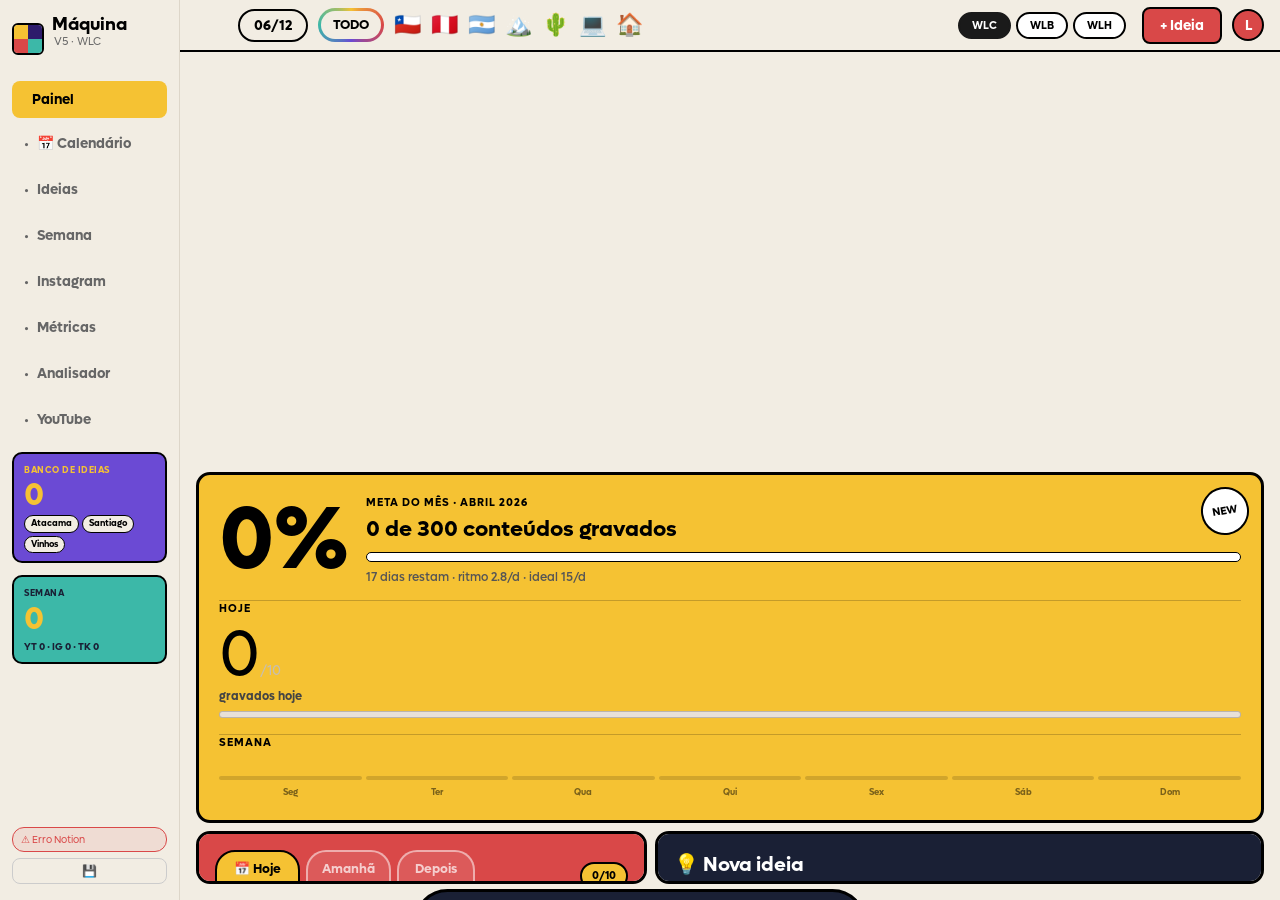
==== commit a889dbe0: "fix: remove orphaned WLH h2 tags — restore page div structure for all tabs" ====
--- a/public/index.html
+++ b/public/index.html
@@ -32,10 +32,10 @@
 .emp-f-btn.active{background:#1A1A1A;color:#fff;border-color:#1A1A1A;}
 .emp-f-btn[data-emp="wlb"].active{background:#D97559;border-color:#D97559;color:#fff;}
 .emp-f-btn[].active{background:#3CB88A;border-color:#3CB88A;color:#fff;}
-/* Overlays — cobrem o conteúdo WLC dentro de cada .page */
-.page{position:relative;}
-.emp-overlay{position:absolute;inset:0;z-index:20;display:none;overflow-y:auto;padding:32px;background:var(--bg,#F5F0E8);}
-.emp-coming{display:flex;flex-direction:column;align-items:center;justify-content:center;min-height:60vh;gap:16px;text-align:center;color:#888;}
+
+
+
+
 .emp-coming h2{font-size:22px;font-weight:900;color:#1A1A1A;margin:0;}
 .emp-coming p{font-size:14px;line-height:1.6;max-width:320px;margin:0;}
 .wlb-roteiro-card{background:#fff;border:2px solid #000;border-radius:10px;padding:14px 18px;margin-bottom:10px;}
@@ -1855,17 +1855,7 @@
 
   <div class="main-container">
     <!-- ═══ HOME PAGE ═══ -->
-    <div class="page active" id="home"><!-- WLB overlay --><div class="emp-overlay" data-emp="wlb" data-page="home">
-  <h2 style="font-size:22px;font-weight:900;margin-bottom:20px;">Painel · We Love Business</h2>
-  <div class="wlb-painel-hero">
-    <div><div class="lbl">Roteiros na fila</div><div class="num" id="wlb-count">—</div></div>
-    <div style="flex:1">
-      <div style="font-size:13px;opacity:.8;margin-bottom:4px;">Próximo</div>
-      <div id="wlb-next-t" style="font-size:17px;font-weight:900;">—</div>
-      <div id="wlb-next-h" style="font-size:12px;opacity:.75;margin-top:4px;font-style:italic;"></div>
-    </div>
-  </div>
-  <div id="wlb-roteiros-list"></div></div></div></div>
+    <div class="page active" id="home"></div></div>
       <div class="home-body">
 
         <!-- ── ZONA 1: META ── -->
@@ -1972,7 +1962,7 @@
     </div>
 
     <!-- Ideas Bank Page -->
-    <div class="page" id="ideas"><!-- WLB overlay --><div class="emp-overlay" data-emp="wlb" data-page="ideas"><div class="emp-coming"><div style="font-size:48px;">💡</div><h2>Ideias WLB</h2><p>Integração We Love Business em desenvolvimento.</p></div></div><h2>Ideias WLH</h2></div></div>
+    <div class="page" id="ideas">
       <!-- Top bar: title + Add button -->
       <div style="display:flex;align-items:flex-start;justify-content:space-between;margin-bottom:8px;">
         <div>
@@ -2303,7 +2293,7 @@
   </div>
 
     <!-- Week Planning Page -->
-    <div class="page" id="week"><!-- WLB overlay --><div class="emp-overlay" data-emp="wlb" data-page="week"><div class="emp-coming"><div style="font-size:48px;">📋</div><h2>Semana WLB</h2><p>Integração We Love Business em desenvolvimento.</p></div></div><h2>Semana WLH</h2></div></div>
+    <div class="page" id="week">
       <div class="page-header">
         <div class="page-header-left">
           <div class="greeting">📅 Planejar Semana</div>
@@ -2455,7 +2445,7 @@
     </div>
 
     <!-- Metrics Page -->
-    <div class="page" id="metrics"><!-- WLB overlay --><div class="emp-overlay" data-emp="wlb" data-page="metrics"><div class="emp-coming"><div style="font-size:48px;">📈</div><h2>Métricas WLB</h2><p>Integração We Love Business em desenvolvimento.</p></div></div><h2>Métricas WLH</h2></div></div>
+    <div class="page" id="metrics">
       <div class="page-header">
         <div class="greeting">📊 Métricas</div>
       </div>
@@ -2465,7 +2455,7 @@
     </div>
 
     <!-- Analyzer Page -->
-    <div class="page" id="analyzer"><!-- WLB overlay --><div class="emp-overlay" data-emp="wlb" data-page="analyzer"><div class="emp-coming"><div style="font-size:48px;">🔍</div><h2>Analisador WLB</h2><p>Integração We Love Business em desenvolvimento.</p></div></div><h2>Analisador WLH</h2></div></div>
+    <div class="page" id="analyzer">
       <div style="margin-bottom: 8px; font-size: 12px; font-weight: 700; color: #D63B2F; text-transform: uppercase; letter-spacing: 1px;">🔗 ANALISADOR</div>
       <h1 style="font-size: 36px; font-weight: 800; color: #1A1A2E; margin-bottom: 12px;">Analisador de Links</h1>
       <p style="color: #6B6B8A; font-size: 15px; margin-bottom: 32px;">Cole um link de conteúdo e receba uma análise completa + 3 adaptações para We Love Chile</p>
@@ -2602,7 +2592,7 @@
   </div>
 
   <!-- ═══ CALENDÁRIO EDITORIAL PAGE ═══ -->
-  <div class="page" id="calendario"><!-- WLB overlay --><div class="emp-overlay" data-emp="wlb" data-page="calendario"><div class="emp-coming"><div style="font-size:48px;">📅</div><h2>Calendário WLB</h2><p>Integração We Love Business em desenvolvimento.</p></div></div><h2>Calendário WLH</h2></div></div>
+  <div class="page" id="calendario">
     <div class="cal-page">
       <div class="cal-top">
         <div class="cal-title-wrap">
@@ -2752,9 +2742,7 @@
   
   <!-- YouTube WLB page -->
   <div class="page" id="youtube-wlb" style="display:none;">
-    <div class="emp-overlay" data-emp="wlb" data-page="youtube-wlb" style="display:block;">
-  <h2 style="font-size:22px;font-weight:900;margin-bottom:20px;">YouTube · Roteiros WLB</h2>
-  <div id="wlb-yt-list"></div></div>
+    
   </div>
 </div><!-- /main-area -->
   </div><!-- /app-wrap -->
@@ -8652,32 +8640,11 @@
   document.querySelectorAll('.nav-yt-wlb').forEach(function(el){
     el.style.display = emp==='wlb' ? '' : 'none';
   });
-  // Show/hide overlays
-  document.querySelectorAll('.emp-overlay').forEach(function(el){
-    // WLH: nenhum overlay — estrutura WLC fica visível e zerada
-    el.style.display = (emp==='wlb' && el.dataset.emp==='wlb') ? 'block' : 'none';
-  });
   // WLB data
   if (emp==='wlb' && !_wlbLoaded){ _wlbLoaded=true; loadWLBData(); }
 }
 
-// Patch switchPage to also manage overlays
-document.addEventListener('DOMContentLoaded', function(){
-  var _orig = window.switchPage;
-  if (typeof _orig === 'function') {
-    window.switchPage = function(page) {
-      _orig(page); // always run original (updates nav, currentPage, WLC inits)
-      // If empresa != wlc, show the right overlay for this page
-      if (EMPRESA !== 'wlc') {
-        document.querySelectorAll('.emp-overlay').forEach(function(el){ el.style.display='none'; });
-        if (EMPRESA === 'wlb') {
-          var ov = document.querySelector('.emp-overlay[data-emp="wlb"][data-page="'+page+'"]');
-          if (ov) ov.style.display = 'block';
-        }
-      }
-    };
-  }
-  // YouTube WLB nav click
+// YouTube WLB nav click
   document.querySelectorAll('[data-page="youtube-wlb"]').forEach(function(btn){
     btn.addEventListener('click', function(){
       document.querySelectorAll('.t-nav').forEach(function(b){ b.classList.remove('active'); });
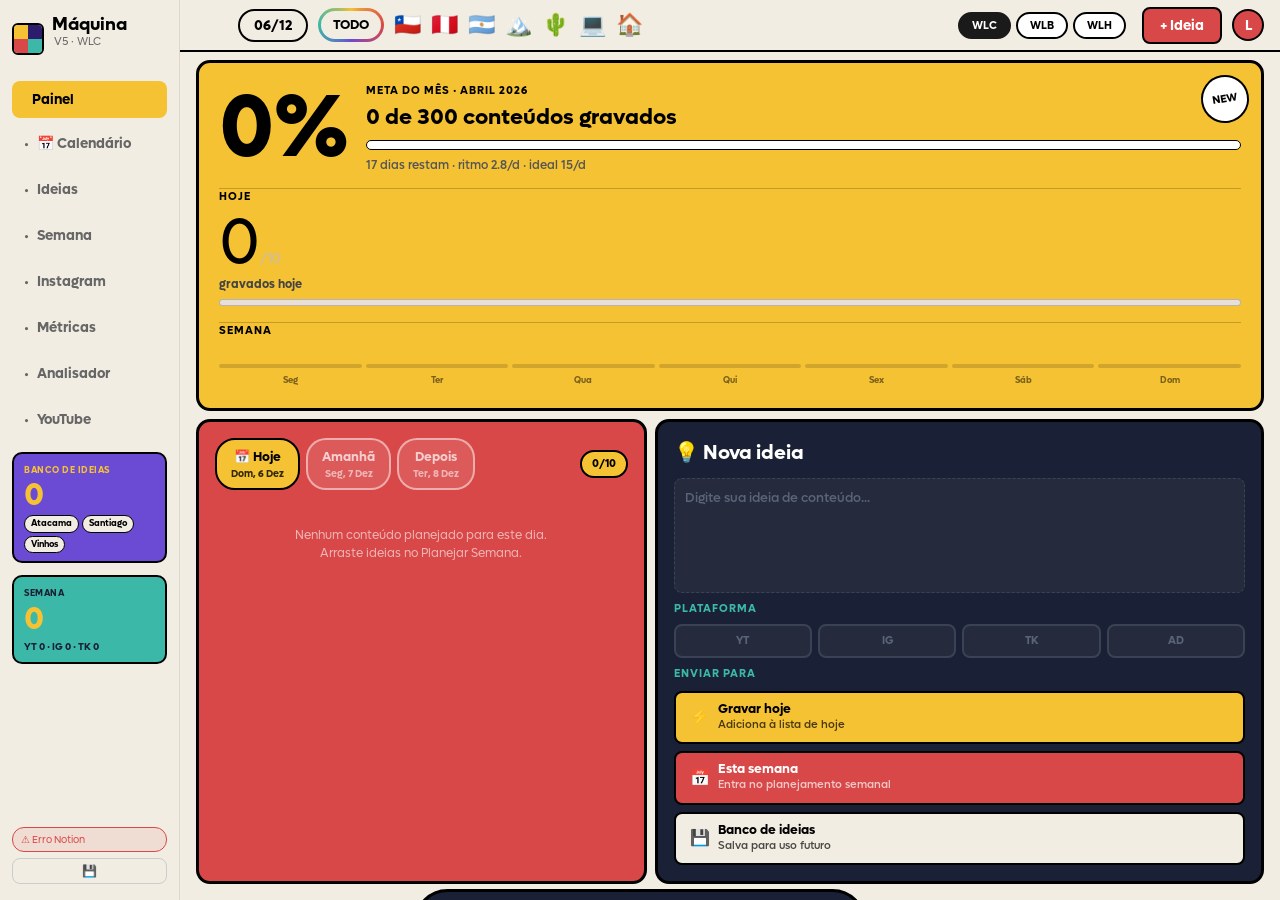
==== commit e2b3e5a5: "fix: restore #home page div — remove orphaned closing tags" ====
--- a/public/index.html
+++ b/public/index.html
@@ -1855,7 +1855,7 @@
 
   <div class="main-container">
     <!-- ═══ HOME PAGE ═══ -->
-    <div class="page active" id="home"></div></div>
+    <div class="page active" id="home">
       <div class="home-body">
 
         <!-- ── ZONA 1: META ── -->
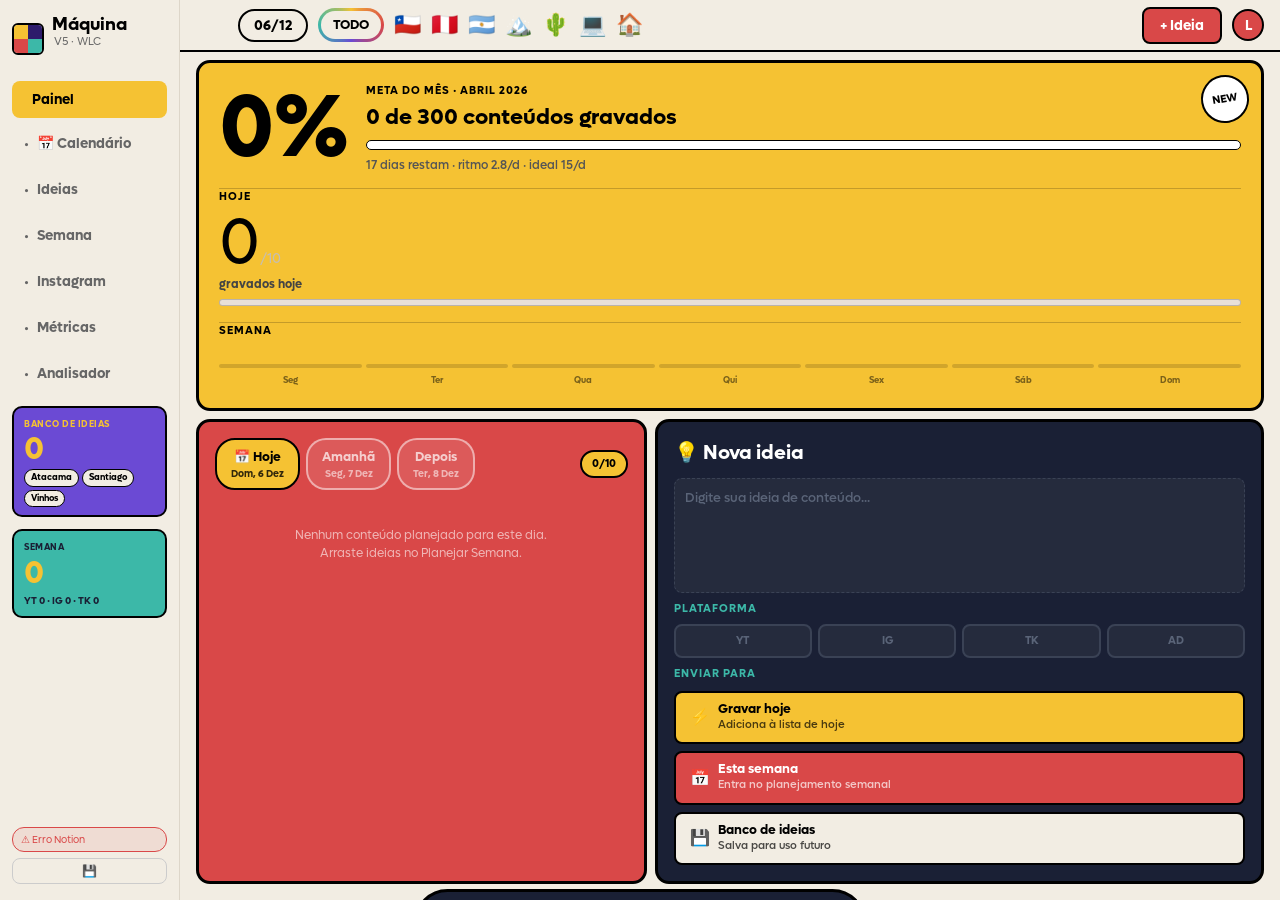
==== commit 64983011: "revert: restore index.html to pre-empresa-filter state" ====
--- a/public/index.html
+++ b/public/index.html
@@ -25,26 +25,7 @@
       font-weight: 700;
       font-style: normal;
     }
-  
-/* Empresa pills */
-.emp-filter{display:flex;gap:5px;margin-right:6px;}
-.emp-f-btn{padding:4px 12px;border:2px solid #000;border-radius:20px;font-family:inherit;font-size:11px;font-weight:800;cursor:pointer;background:#fff;color:#000;transition:all .15s;}
-.emp-f-btn.active{background:#1A1A1A;color:#fff;border-color:#1A1A1A;}
-.emp-f-btn[data-emp="wlb"].active{background:#D97559;border-color:#D97559;color:#fff;}
-.emp-f-btn[].active{background:#3CB88A;border-color:#3CB88A;color:#fff;}
-
-
-
-
-.emp-coming h2{font-size:22px;font-weight:900;color:#1A1A1A;margin:0;}
-.emp-coming p{font-size:14px;line-height:1.6;max-width:320px;margin:0;}
-.wlb-roteiro-card{background:#fff;border:2px solid #000;border-radius:10px;padding:14px 18px;margin-bottom:10px;}
-.wlb-painel-hero{background:#D97559;color:#fff;border-radius:14px;padding:24px 28px;margin-bottom:20px;display:flex;align-items:center;gap:24px;}
-.wlb-painel-hero .num{font-size:64px;font-weight:900;line-height:1;}
-.wlb-painel-hero .lbl{font-size:12px;font-weight:800;letter-spacing:1px;opacity:.8;text-transform:uppercase;margin-bottom:6px;}
-/* YouTube WLB nav */
-.nav-yt-wlb{display:none;}
-</style>
+  </style>
 
   <style>
     /* ─── CSS VARIABLES ─── */
@@ -1803,7 +1784,6 @@
     <a class="t-nav" href="/carrossel.html" style="text-decoration:none;">Instagram</a>
     <div class="t-nav" data-page="metrics">Métricas</div>
     <div class="t-nav" data-page="analyzer">Analisador</div>
-    <div class="t-nav nav-yt-wlb" data-page="youtube-wlb">YouTube</div>
     <div class="sb-card sb-banco">
       <div class="sb-card-label">BANCO DE IDEIAS</div>
       <div class="sb-card-num" id="homeBancoCount">218</div>
@@ -1841,12 +1821,6 @@
     <span class="t-flag" title="We Love Homes">🏠</span>
     <!-- Spacer -->
     <div class="t-sp"></div>
-    <!-- Empresa filter -->
-    <div class="emp-filter">
-      <button class="emp-f-btn active" data-emp="wlc" onclick="switchEmpresa('wlc')">WLC</button>
-      <button class="emp-f-btn" data-emp="wlb" onclick="switchEmpresa('wlb')">WLB</button>
-      <button class="emp-f-btn" onclick="switchEmpresa('wlh')">WLH</button>
-    </div>
     <!-- Botão + Ideia -->
     <button class="t-add-btn" onclick="showPage('ideas')">+ Ideia</button>
     <!-- Avatar -->
@@ -2739,12 +2713,7 @@
     </div>
   </div>
 
-  
-  <!-- YouTube WLB page -->
-  <div class="page" id="youtube-wlb" style="display:none;">
-    
-  </div>
-</div><!-- /main-area -->
+  </div><!-- /main-area -->
   </div><!-- /app-wrap -->
 
   <script>
@@ -8624,66 +8593,5 @@
       });
     })();
   </script>
-<script>
-var EMPRESA = 'wlc';
-var _wlbLoaded = false;
-
-function switchEmpresa(emp) {
-  EMPRESA = emp;
-  document.querySelectorAll('.emp-f-btn').forEach(function(b){
-    b.classList.toggle('active', b.dataset.emp === emp);
-  });
-  // Sidebar version
-  var ver = document.querySelector('.sidebar-version');
-  if (ver) ver.textContent = emp==='wlc'?'V5 · WLC': emp==='wlb'?'V1 · WLB':'V1 · WLH';
-  // YouTube nav
-  document.querySelectorAll('.nav-yt-wlb').forEach(function(el){
-    el.style.display = emp==='wlb' ? '' : 'none';
-  });
-  // WLB data
-  if (emp==='wlb' && !_wlbLoaded){ _wlbLoaded=true; loadWLBData(); }
-}
-
-// YouTube WLB nav click
-  document.querySelectorAll('[data-page="youtube-wlb"]').forEach(function(btn){
-    btn.addEventListener('click', function(){
-      document.querySelectorAll('.t-nav').forEach(function(b){ b.classList.remove('active'); });
-      this.classList.add('active');
-      document.querySelectorAll('.page').forEach(function(p){ p.classList.remove('active'); });
-      var ytPage = document.getElementById('youtube-wlb');
-      if (ytPage) { ytPage.classList.add('active'); ytPage.style.display=''; }
-    });
-  });
-});
-
-function loadWLBData(){
-  fetch('/wlb/data/roteiros_semana.json')
-    .then(function(r){ return r.json(); })
-    .then(function(data){
-      var rs = data.roteiros || [];
-      var cEl = document.getElementById('wlb-count');
-      if (cEl) cEl.textContent = rs.length;
-      if (rs[0]) {
-        var t=document.getElementById('wlb-next-t'), h=document.getElementById('wlb-next-h');
-        if(t) t.textContent = rs[0].titulo;
-        if(h) h.textContent = rs[0].hook_preview;
-      }
-      var html = '';
-      rs.forEach(function(r){
-        var sc=r.status==='publicado'?'#3CB88A':r.status==='gravando'?'#E8A000':'#888';
-        var obs=r.obsidian_path?'obsidian://open?vault=PKA&file='+encodeURIComponent(r.obsidian_path):'';
-        var tit=obs?'<a href="'+obs+'" style="color:#1A1A1A;text-decoration:none;font-weight:900;">'+r.titulo+' ⭡</a>':'<strong>'+r.titulo+'</strong>';
-        html+='<div class="wlb-roteiro-card"><div style="display:flex;justify-content:space-between;align-items:flex-start;gap:8px;">'+tit+'<span style="font-size:10px;font-weight:800;text-transform:uppercase;letter-spacing:.5px;color:'+sc+'">'+r.status+'</span></div>'
-          +'<div style="font-size:12px;color:#888;font-style:italic;margin-top:4px;line-height:1.4;">'+r.hook_preview+'</div>'
-          +(r.palavra_chave_manychat?'<div style="margin-top:8px;"><span style="background:#D97559;color:#fff;font-size:10px;font-weight:800;padding:2px 8px;border-radius:12px;">'+r.palavra_chave_manychat+'</span></div>':'')
-          +'</div>';
-      });
-      var fallback = html || '<p style="color:#888">Nenhum roteiro na fila.</p>';
-      ['wlb-roteiros-list','wlb-yt-list'].forEach(function(id){
-        var el=document.getElementById(id); if(el) el.innerHTML=fallback;
-      });
-    }).catch(function(){});
-}
-</script>
 </body>
 </html>
